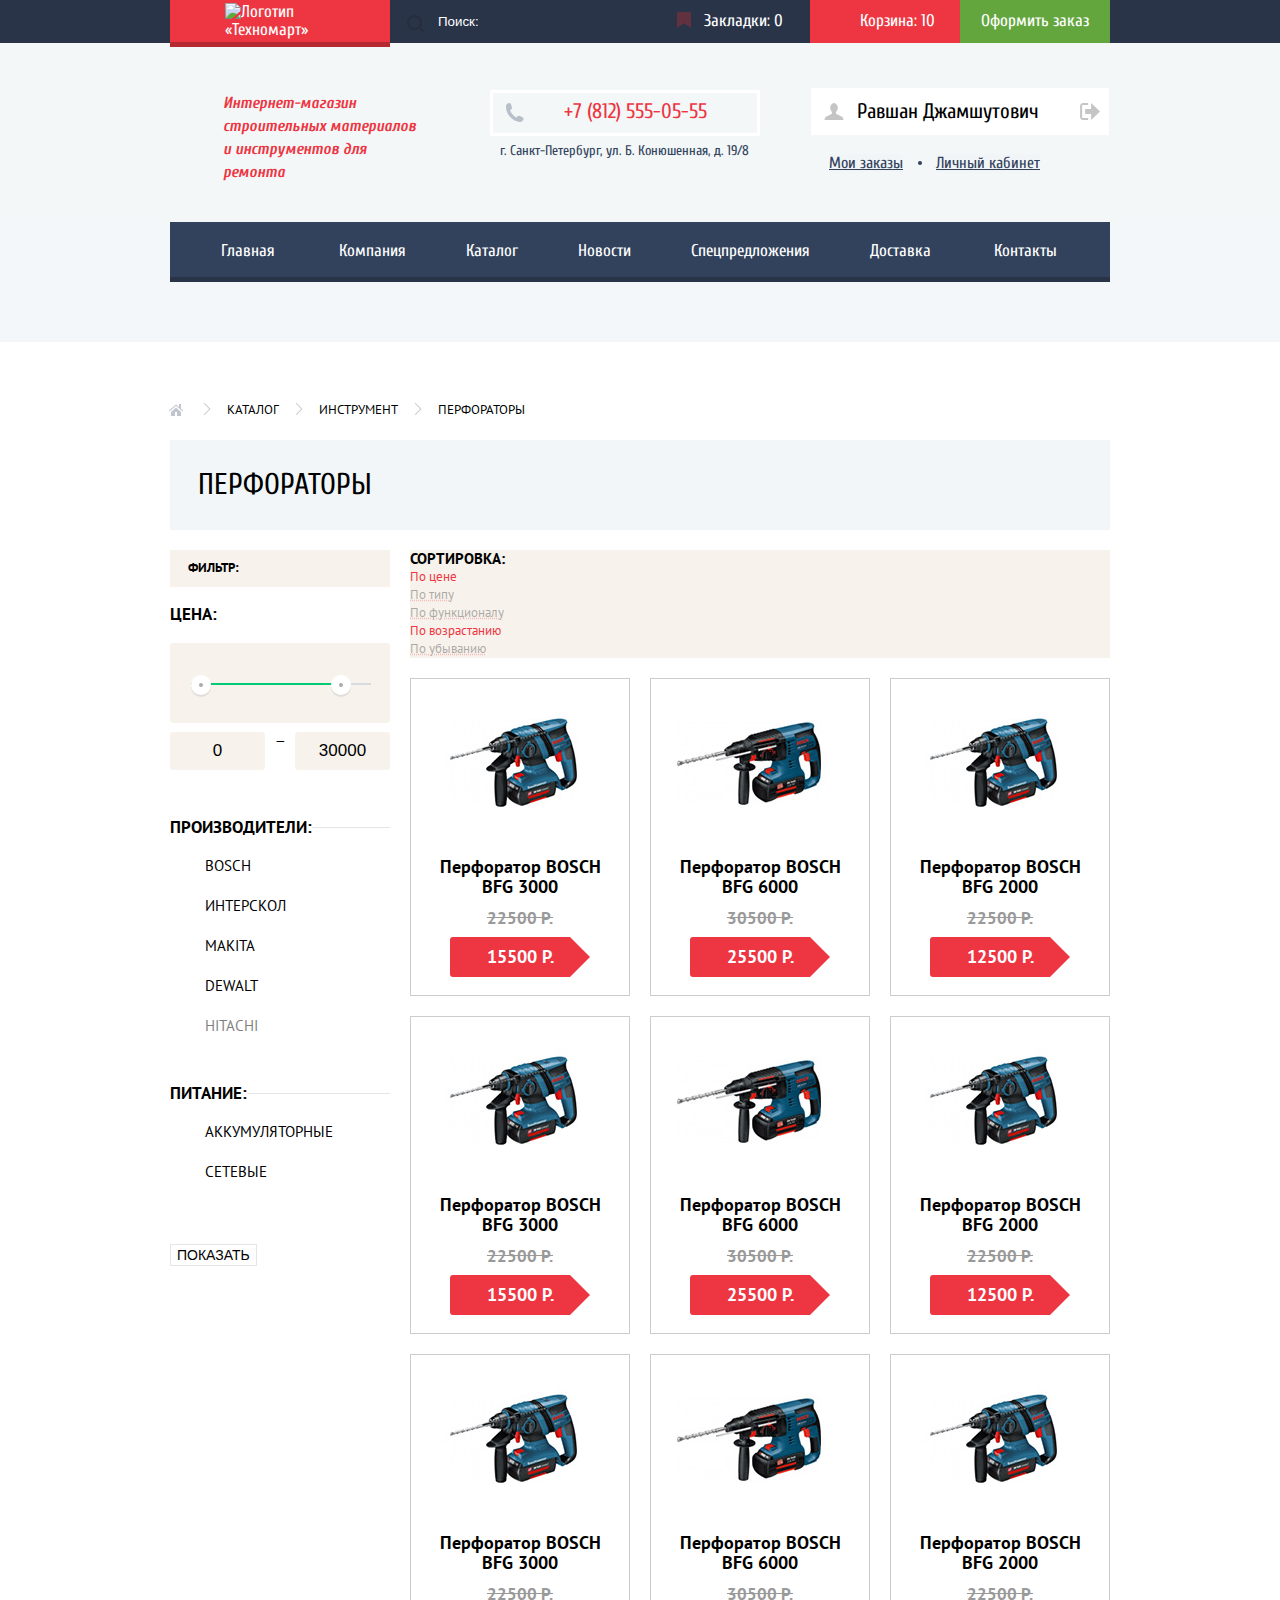
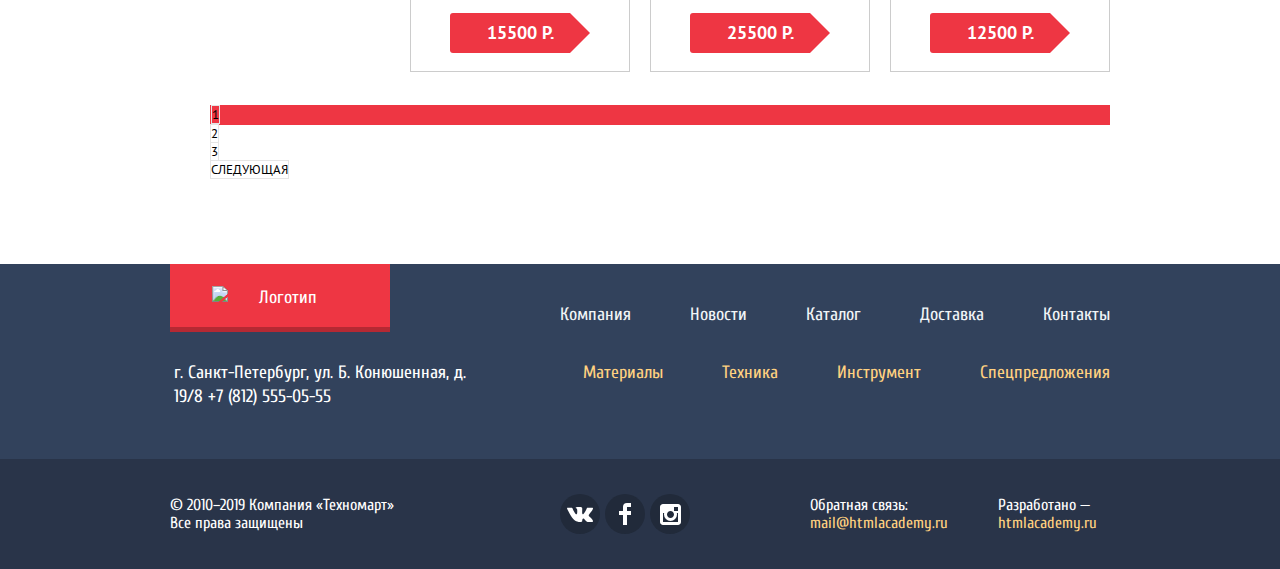
==== catalog.html @ 02ee1479 "Исправления в хедере. Промоблок" ====
<!DOCTYPE html>
<html lang="ru">

<head>
  <meta charset="utf-8">
  <title>HTML Academy: Техномарт</title>
  <link href="https://fonts.googleapis.com/css?family=Cuprum:400,400i,700%7CPT+Sans&display=swap&subset=cyrillic"
    rel="stylesheet">
  <link href="./css/normalize.css" rel="stylesheet">
  <link href="./css/style.css" rel="stylesheet">
</head>

<body class="inner-page">
  <header class="main-header">
    <div class="header-top">
      <div class="header-top-wrapper">
        <a class="header-logo">
          <img src="img/logo-technomart.svg" width="110" height="20" alt="Логотип «Техномарт»">
        </a>
        <form class="main-search" method="get" action="https://echo.htmlacademy.ru">
          <label for="main-search" class="visually-hidden">Поиск</label>
          <input type="search" id="main-search" class="main-search-input" placeholder="Поиск:">
          <button type="submit" class="main-search-button" aria-label="Найти">Найти</button>
        </form>
        <div class="session-menu">
          <div class="bookmarks"><a href="#">Закладки: <span>0</span></a></div>
          <div class="shopping-bag item-added"><a href="#">Корзина: <span>10</span></a></div>
          <div class="order"><a href="#">Оформить заказ</a></div>
        </div>
      </div>
    </div>
    <div class="header-middle">
      <div class="container header-middle-wrapper">
        <h1 class="main-headline">Интернет-магазин
          строительных материалов и&nbsp;инструментов для ремонта </h1>
        <section class="header-contacts">
          <h2 class="visually-hidden">Контакты</h2>
          <p class="contacts-phone"><a href="tel:+78125550555">+7 (812) 555-05-55</a></p>
          <p class="contacts-address">г. Санкт-Петербург, ул. Б. Конюшенная, д. 19/8</p>
        </section>
        <div class="user-navigation-wrapper">
        <ul class="user-navigation">
            <li class="user-profile"><a class="icon-user-profile" href="#">
                <svg class="icon-user" xmlns="http://www.w3.org/2000/svg" width="20" height="18" viewBox="0 0 20 18">
                  <path fill="#c5c5c5"
                    d="M17.881 14.166c-2.144-.735-4.256-1.666-5.207-2.39-.657-.501-.77-1.618-.517-2.415 1.118-.903 1.864-2.477 1.864-4.278C14.021 2.276 12.221 0 10 0S5.979 2.276 5.979 5.083c0 1.801.746 3.374 1.863 4.277.253.798.141 1.915-.517 2.416-.95.724-3.063 1.654-5.207 2.39S0 18 0 18h20s.025-3.099-2.119-3.834z" />
                  </svg>
                Равшан Джамшутович</a>
              </li>
            <li class="logout-link"><a class="logout-link-icon" href="#"><svg xmlns="http://www.w3.org/2000/svg" width="21" height="17" viewBox="0 0 21 17"><g fill="#c5c5c5"><path fill="#c5c5c5" d="M21 8.5L12.125 0v6h-6v5h6v6z"/><path fill="#c5c5c5" d="M3.106 13.952V3.048c.018-.376.171-1.057 1.01-1.057h5.027V0H4.116C1.938 0 1.112 1.81 1.087 3.027v10.946C1.112 15.189 1.938 17 4.116 17h5.027v-1.99H4.116c-.839 0-.992-.683-1.01-1.058z"/></g></svg>

                <span class="visually-hidden">Войти</span></a></li>

          </ul>
          <ul class="user-options">
              <li class="user-orders-link"><a href="#">Мои заказы</a></li>
              <li class="user-account-link"><a href="#">Личный кабинет</a></li>
            </ul>
            </div>
      </div>
    </div>
    <div class="header-bottom container">
      <nav class="main-navigation">
        <ul class="site-navigation">
          <li><a href="index.html">Главная</a></li>
          <li><a href="#">Компания</a></li>
          <li class="current-page">Каталог</li>
          <li><a href="#">Новости</a></li>
          <li><a href="#">Спецпредложения</a></li>
          <li><a href="#">Доставка</a></li>
          <li><a href="#">Контакты</a></li>
        </ul>
      </nav>
    </div>
  </header>
  <main class="main-catalog">
    <div class="container">
      <ul class="breadcrumbs ">
        <li class="icon-home"><a href="index.html"><span class="visually-hidden">На главную</span></a></li>
        <li><a href="catalog.html">Каталог</a></li>
        <li><a href="#">Инструмент</a></li>
        <li class="breadcrumbs-selected"><a>Перфораторы</a></li>
      </ul>
      <h2 class="main-catalog-heading">Перфораторы</h2>
      <div class="catalog-columns">
        <section class="filters">
          <h2>Фильтр:</h2>

          <form class="filter" method="get" action="https://echo.htmlacademy.ru">
            <fieldset>
              <legend>Цена:</legend>
              <div class="filter-price-slider">
                <div class="slider-scale">
                  <div class="slider-scale-fill">
                  </div>
                </div>
              </div>
              <div class="slider-value">
              <div><label><input class="slider-min-value" type="text" name="min-value" placeholder="0"></label></div>
              <span>&mdash;</span>
              <div><label><input class="slider-max-value"  type="text" name="max-value" placeholder="30000"></label></div>
              </div>
            </fieldset>

            <fieldset>
              <legend>Производители:</legend>
              <ul class="filter-list">
                <li class="filter-option">
                  <input class="visually-hidden filter-input filter-input-checkbox" type="checkbox" name="bosh"
                    id="bosh" checked>
                  <label for="bosh">Bosch</label>
                </li>
                <li class="filter-option">
                  <input class="visually-hidden filter-input filter-input-checkbox" type="checkbox" name="interskol"
                    id="interskol">
                  <label for="interskol">Интерскол</label>
                </li>
                <li class="filter-option">
                  <input class="visually-hidden filter-input filter-input-checkbox" type="checkbox" name="makita"
                    id="makita" checked>
                  <label for="makita">Makita</label>
                </li>
                <li class="filter-option">
                  <input class="visually-hidden filter-input filter-input-checkbox" type="checkbox" name="dewalt"
                    id="dewalt">
                  <label for="dewalt">Dewalt</label>
                </li>
                <li class="filter-option">
                  <input class="visually-hidden filter-input filter-input-checkbox" type="checkbox" name="hitachi"
                    id="hitachi" disabled>
                  <label for="hitachi">Hitachi</label>
                </li>
              </ul>
            </fieldset>
            <fieldset>
              <legend>Питание:</legend>
              <ul class="filter-list">
                <li class="filter-option">
                  <input class="visually-hidden filter-input filter-input-radio" type="radio" name="power-supply"
                    value="battery" id="battery" checked>
                  <label for="battery">Аккумуляторные</label>
                </li>
                <li class="filter-option">
                  <input class="visually-hidden filter-input filter-input-radio" type="radio" name="power-supply"
                    value="ac-adapter" id="ac-adapter">
                  <label for="ac-adapter">Сетевые</label>
                </li>
              </ul>
            </fieldset>
            <button type="submit" class="filter-button button">Показать</button>
          </form>
        </section>
        <div class="catalog">
          <div class="sorting">
            <h3>Сортировка:</h3>
            <ul class="sorting-list">
              <li class="sorting-item sorting-item-active"><a href="#">По цене</a></li>
              <li class="sorting-item"><a href="#">По типу</a></li>
              <li class="sorting-item"><a href="#">По функционалу</a></li>
              <li class="sorting-item sorting-item-active"><a href="#">По возрастанию</a></li>
              <li class="sorting-item"><a href="#">По убыванию</a></li>
            </ul>
          </div>
          <ul class="catalog-list">
            <li class="catalog-item">
              <div class="item-adding">
                <a href="#" class="to-cart">Купить</a>
                <a href="#" class="to-bookmarks">В закладки</a>
              </div>
              <div class="catalog-item-image">
                <img src="img/product-1.jpg" width="218" height="170" alt="Перфоратор BOSCH">
              </div>
              <div class="catalog-item-title">Перфоратор BOSCH BFG 3000</div>
              <div class="old-price">22500 р.</div>
              <div class="current-price">15500 р.</div>
            </li>
            <li class="catalog-item">
              <div class="item-adding">
                <a href="#" class="to-cart">Купить</a>
                <a href="#" class="to-bookmarks">В закладки</a>
              </div>
              <div class="catalog-item-image">
                <img src="img/product-2.jpg" width="218" height="170" alt="Перфоратор BOSCH">
              </div>
              <div class="catalog-item-title">Перфоратор BOSCH BFG 6000</div>
              <div class="old-price">30500 р.</div>
              <div class="current-price">25500 р.</div>
            </li>
            <li class="catalog-item">
              <div class="flag flag-new">новинка</div>
              <div class="item-adding">
                <a href="#" class="to-cart">Купить</a>
                <a href="#" class="to-bookmarks">В закладки</a>
              </div>
              <div class="catalog-item-image">
                <img src="img/product-3.jpg" width="218" height="170" alt="Перфоратор BOSCH">
              </div>
              <div class="catalog-item-title">Перфоратор BOSCH BFG 2000</div>
              <div class="old-price">22500 р.</div>
              <div class="current-price">12500 р.</div>
            </li>
            <li class="catalog-item">
              <div class="item-adding">
                <a href="#" class="to-cart">Купить</a>
                <a href="#" class="to-bookmarks">В закладки</a>
              </div>
              <div class="catalog-item-image">
                <img src="img/product-1.jpg" width="218" height="170" alt="Перфоратор BOSCH">
              </div>
              <div class="catalog-item-title">Перфоратор BOSCH BFG 3000</div>
              <div class="old-price">22500 р.</div>
              <div class="current-price">15500 р.</div>
            </li>
            <li class="catalog-item">
              <div class="flag flag-new">новинка</div>
              <div class="item-adding">
                <a href="#" class="to-cart">Купить</a>
                <a href="#" class="to-bookmarks">В закладки</a>
              </div>
              <div class="catalog-item-image">
                <img src="img/product-2.jpg" width="218" height="170" alt="Перфоратор BOSCH">
              </div>
              <div class="catalog-item-title">Перфоратор BOSCH BFG 6000</div>
              <div class="old-price">30500 р.</div>
              <div class="current-price">25500 р.</div>
            </li>
            <li class="catalog-item">
              <div class="item-adding">
                <a href="#" class="to-cart">Купить</a>
                <a href="#" class="to-bookmarks">В закладки</a>
              </div>
              <div class="catalog-item-image">
                <img src="img/product-3.jpg" width="218" height="170" alt="Перфоратор BOSCH">
              </div>
              <div class="catalog-item-title">Перфоратор BOSCH BFG 2000</div>
              <div class="old-price">22500 р.</div>
              <div class="current-price">12500 р.</div>
            </li>
            <li class="catalog-item">
              <div class="flag flag-new">новинка</div>
              <div class="item-adding">
                <a href="#" class="to-cart">Купить</a>
                <a href="#" class="to-bookmarks">В закладки</a>
              </div>
              <div class="catalog-item-image">
                <img src="img/product-1.jpg" width="218" height="170" alt="Перфоратор BOSCH">
              </div>
              <div class="catalog-item-title">Перфоратор BOSCH BFG 3000</div>
              <div class="old-price">22500 р.</div>
              <div class="current-price">15500 р.</div>
            </li>
            <li class="catalog-item">
              <div class="item-adding">
                <a href="#" class="to-cart">Купить</a>
                <a href="#" class="to-bookmarks">В закладки</a>
              </div>
              <div class="catalog-item-image">
                <img src="img/product-2.jpg" width="218" height="170" alt="Перфоратор BOSCH">
              </div>
              <div class="catalog-item-title">Перфоратор BOSCH BFG 6000</div>
              <div class="old-price">30500 р.</div>
              <div class="current-price">25500 р.</div>
            </li>
            <li class="catalog-item">
              <div class="item-adding">
                <a href="#" class="to-cart">Купить</a>
                <a href="#" class="to-bookmarks">В закладки</a>
              </div>
              <div class="catalog-item-image">
                <img src="img/product-3.jpg" width="218" height="170" alt="Перфоратор BOSCH">
              </div>
              <div class="catalog-item-title">Перфоратор BOSCH BFG 2000</div>
              <div class="old-price">22500 р.</div>
              <div class="current-price">12500 р.</div>
            </li>

          </ul>
        </div>
      </div>
      <ul class="pagination">
        <li class="pagination-item pagination-item-current"><a href="#">1</a></li>
        <li class="pagination-item"><a href="#">2</a></li>
        <li class="pagination-item"><a href="#">3</a></li>
        <li class="pagination-item"><a href="#">Следующая</a></li>
      </ul>
      <!-- Здесь будет блок, выделенный красным. -->
    </div>
  </main>
  <footer class="main-footer">
    <div class="container">
      <div class="footer-top">
        <a class="footer-logo">
          <img src="img/logo-technomart.svg" width="137" height="22" alt="Логотип «Техномарт»">
        </a>
        <ul class="footer-navigation-list">
          <li><a href="#">Компания</a></li>
          <li><a href="#">Новости</a></li>
          <li><a href="catalog.html">Каталог</a></li>
          <li><a href="#">Доставка</a></li>
          <li><a href="#">Контакты</a></li>
        </ul>
      </div>
      <div class="footer-middle">
        <address class="footer-contacts">
          г. Санкт-Петербург, ул. Б. Конюшенная, д. 19/8
          +7 (812) 555-05-55
        </address>
        <ul class="catalog-menu">
          <li><a href="#">Материалы</a></li>
          <li><a href="#">Техника</a></li>
          <li><a href="#">Инструмент</a></li>
          <li><a href="#">Спецпредложения</a></li>
        </ul>
      </div>
    </div>
    <div class="footer-bottom">
      <div class="footer-bottom-wrapper">
        <p class="footer-copyright">
          © 2010–2019 Компания «Техномарт»
          Все права защищены
        </p>
        <ul class="footer-social">
          <li><a class="social-button" href="#"><span class="visually-hidden">В контакте</span><svg
                xmlns="http://www.w3.org/2000/svg" width="26" height="15" viewBox="0 0 26 15">
                <path fill="#FFF"
                  d="M16.138 11.51c.956-.309 2.18 2.04 3.483 2.939.978.681 1.727.534 1.727.534l3.473-.05s1.815-.112.957-1.554c-.071-.12-.503-1.069-2.585-3.022-2.177-2.043-1.882-1.712.739-5.244 1.597-2.153 2.236-3.468 2.036-4.028-.192-.539-1.365-.399-1.365-.399L20.69.713c-.381.001-.704.119-.851.515-.003.004-.621 1.666-1.445 3.079-1.741 2.989-2.436 3.148-2.724 2.961-.661-.433-.494-1.737-.494-2.664 0-2.897.432-4.105-.846-4.417-.427-.104-.739-.172-1.828-.182-1.392-.021-2.574 0-3.244.329-.445.223-.786.712-.579.74.26.035.843.16 1.155.586.401.552.389 1.789.389 1.789s.229 3.411-.54 3.834c-.528.29-1.25-.302-2.803-3.016-.793-1.388-1.392-2.922-1.392-2.922s-.116-.285-.326-.441c-.25-.185-.6-.244-.6-.244L.848.684S.29.7.085.946c-.182.218-.015.668-.015.668s2.909 6.881 6.203 10.347c3.02 3.182 6.452 2.971 6.452 2.971h1.555s.469-.054.709-.312c.224-.24.214-.691.214-.691s-.031-2.109.935-2.419z" />
              </svg></a></li>
          <li><a class="social-button" href="#"><span class="visually-hidden">Фейсбук</span><svg
                xmlns="http://www.w3.org/2000/svg" width="12" height="22" viewBox="0 0 12 22">
                <path fill="#FFF" d="M12 4V0H8a4 4 0 0 0-4 4v4H0v4h4v10h4V12h4V8H8V4h4z" /></svg></a></li>
          <li><a class="social-button" href="#"><span class="visually-hidden">Инстаграм</span><svg
                xmlns="http://www.w3.org/2000/svg" width="21" height="21" viewBox="0 0 21 21">
                <path fill="#FFF"
                  d="M18 0H3C1.35 0 0 1.35 0 3v15c0 1.65 1.35 3 3 3h15c1.65 0 3-1.35 3-3V3c0-1.65-1.35-3-3-3zm-7.5 7c1.93 0 3.5 1.57 3.5 3.5S12.43 14 10.5 14 7 12.43 7 10.5 8.57 7 10.5 7zM18 18H3V9h1.181A6.504 6.504 0 0 0 4 10.5a6.5 6.5 0 1 0 13 0 6.45 6.45 0 0 0-.181-1.5H18v9zm0-11h-4V3h4v4z" />
              </svg></a></li>
        </ul>
        <p class="footer-feedback">
          Обратная связь:
          <a href="mailto:mail@htmlacademy.ru">mail@htmlacademy.ru</a>
        </p>
        <p class="studio">Разработано —
          <a href="https://htmlacademy.ru/intensive/htmlcss"><span>htmlacademy.ru</span></a>
        </p>
      </div>
    </div>
  </footer>
  <div class="modal modal-cart">
    <img src="img/icon-mark.svg" width="66" height="66" alt="" class="icon-in-cart">
    <p class="message">
      Товар добавлен в корзину!
    </p>
    <div class="modal-cart-bottom">
      <button class="button button-checkout" type="button">Оформить заказ</button>
      <button class="button button-modal-close">Продолжить покупки</button>
    </div>
    <button class="modal-cart-close" aria-label="Закрыть окно сообщения">Закрыть</button>
  </div>
</body>

</html>
---- css/style.css ----
body {
  margin: 0;
  padding: 0;
  font-family: "Cuprum", Arial, sans-serif;
  font-size: 14px;
  line-height: 18px;
  font-weight: 400;
  color: #000000;
  background-color: #ffffff;
}

.main-catalog {
  font-family: "PT Sans", Arial, sans-serif;
  font-weight: 400;
  font-size: 13px;
  line-height: 18px;
}

a {
  text-decoration: none;
}

.button {
  display: inline-block;
  font-size: 14px;
  line-height: 18px;
  text-align: center;
  color: #ffffff;
  vertical-align: middle;
  text-transform: uppercase;
  background-color: #ee3643;
  border: none;
}

img {
  max-width: 100%;
  height: auto;
}

.container {
  width: 940px;
  margin: 0 auto;
  padding-left: 10px;
  padding-right: 10px;
}

.visually-hidden:not(:focus):not(:active) {
  position: absolute;
  width: 1px;
  height: 1px;
  margin: -1px;
  border: 0;
  padding: 0;
  white-space: nowrap;
  clip-path: inset(100%);
  clip: rect(0 0 0 0);
  overflow: hidden;
}

.main-header {
  display: flex;
  flex-direction: column;
  justify-content: flex-start;
  width: 100%;
  padding-bottom: 65px;
  margin-bottom: 59px;
  background-color: #f3f7f9;
/* outline: 2px solid blue; */
}

.header-top-wrapper {
  display: flex;
  position: relative;
  width: 940px;
  min-height: 42px;
  margin: 0 auto;
  padding-left: 10px;
  padding-right: 10px;
}

.header-logo {
  display: flex;
  width: 220px;
  height: 42px;
  box-shadow: 0 5px #b52933;
  background-color: #ee3643;
}

.header-logo img {
  margin-top: 3px;
  margin-left: auto;
  margin-right: auto;

}

.header-logo:hover,
.header-logo:active {
  background-color: #ca2c37;
}

.header-top,
.session-menu a {
  font-size: 17px;
  line-height: 18px;
  color: #ffffff;
  background-color: #293449;
}

.main-search {
  position: relative;
  align-self: center;
  width: 270px;
}

.main-search-button {
  position: absolute;
  top: 11px;
  left: 17px;
  width: 17px;
  height: 17px;
  border: none;
  outline: none;
  color: transparent;
  background-image: url("../img/icon-search.svg");
  background-repeat: no-repeat;
  background-position: 0 0;
  background-color: transparent;
  background-size: contain;
  opacity: 0.3;
  cursor: pointer;
}

.header-top input {
  -webkit-box-sizing: border-box;
  -moz-box-sizing: border-box;
  box-sizing: border-box;
  width: 100%;
  padding-left: 48px;
  padding-top: 10px;
  padding-bottom: 11px;
  background-color: transparent;
  border: none;
}

.header-top input::placeholder {
  color: #ffffff;
}

.header-top input:focus {
  color: #000000;
  background-color: #ffffff;
}


.main-search-input:hover+.main-search-button,
.main-search-button:hover {
  opacity: 1;
}

.main-search-input:focus+.main-search-button {
  background-image: url("../img/icon-search-red.svg");
  background-repeat: no-repeat;
  background-position: 0 0;
  background-size: contain;
  opacity: 1;
}


.session-menu {
  display: flex;
  flex-wrap: wrap;
  justify-content: flex-end;
  align-items: center;
  width: 450px;
  margin-left: auto;
/* outline: 2px solid red; */
}

.order a {
  display: block;
  width: 110px;
  margin: 0;
  padding-right: 19px;
  padding-left: 21px;
  padding-top: 12px;
  padding-bottom: 13px;
  background-color: #63a63e;
}

.order a:hover {
  background-color: #5fbb2d;
}

.order a:active {
  background-color: #518534;
}

.bookmarks a {
  display: block;
  position: relative;
  width: 106px;
  padding-top: 12px;
  padding-bottom: 13px;
  padding-left: 44px;
}

.bookmarks a::before {
  content: "";
  position: absolute;
  width: 14px;
  height: 16px;
  left: 17px;
  top: 12px;
  background-image: url("../img/icon-bookmark.svg");
  background-repeat: no-repeat;
  background-position: 0 0;
  background-size: contain;
  opacity: 0.3;
}

.shopping-bag a {
  display: block;
  position: relative;
  width: 100px;
  padding-top: 12px;
  padding-bottom: 13px;
  padding-left: 50px;
/* outline: 2px solid red; */
}

.shopping-bag a::before {
  content: "";
  position: absolute;
  width: 15px;
  height: 15px;
  left: 18px;
  top: 12px;
  background-image: url("../img/icon-cart.svg");
  background-repeat: no-repeat;
  background-position: 0 0;
  background-size: contain;
  opacity: 0.3;
}

.bookmarks a:hover,
.shopping-bag a:hover,
.header-top label:hover {
  background-color: #212a3a;
}

.bookmarks a:hover::before,
.shopping-bag a:hover::before {
  opacity: 1;
}

.bookmarks a:active,
.shopping-bag a:active {
  opacity: 0.6;
  background-color: #161d29;
}

.item-added a {
  background-color: #ee3643;
}

.header-middle {
  width: 100%;
  padding-bottom: 38px;
  background-color: #f3f7f8;
}

.header-middle-wrapper {
  display: flex;
  justify-content: flex-start;
}

.main-headline {
  display: block;
  width: 200px;
  margin: 0;
  margin-right: 17px;
  padding-top: 49px;
  padding-left: 53px;
  padding-right: 50px;
  padding-bottom: 0;
  font-size: 16px;
  line-height: 23px;
  font-style: italic;
  text-align: left;
  color: #ee3643;
/* outline: 2px solid orange; */
}

.header-contacts {
  width: 300px;
  margin: 0;
  padding: 0;
  padding-top: 47px;
  margin-right: 19px;
/* outline: 2px solid orange; */
}

.contacts-phone {
  padding: 0;
  margin: 0;
  margin-bottom: 3px;
}

.contacts-phone a,
.contacts-phone a:hover,
.contacts-phone a:active {
  position: relative;
  display: inline-block;
  vertical-align: middle;
  margin: 0;
  padding-top: 8px;
  padding-bottom: 11px;
  padding-left: 71px;
  padding-right: 50px;
  font-size: 21px;
  line-height: 21px;
  color: #ee3643;
/* outline: 2px solid orange; */
  border: 3px solid #ffffff;
}

.contacts-phone a::before {
  content: "";
  position: absolute;
  width: 19px;
  height: 19px;
  top: 10px;
  left: 12px;
  background-image: url("../img/icon-phone.svg");
  background-repeat: no-repeat;
  background-position: 0 0;
  background-size: contain;
}

.contacts-address {
  display: block;
  padding: 0;
  padding-left: 10px;
  margin: 0;
  font-size: 14px;
  line-height: 24px;
  color: #32425c;
/* outline: 2px solid orange; */
}

.user-navigation {
  display: flex;
  justify-content: flex-end;
  width: 300px;
  padding: 0;
  padding-top: 45px;
  margin: 0;
  list-style: none;
}

.login-link,
.registration-link {
  padding: 0;
  margin: 0;
}

.user-navigation a {
  display: inline-block;
  vertical-align: middle;
  padding: 13px 24px;
  margin: 0;
  font-size: 21px;
  line-height: 21px;
  color: #000000;
  background-color: #ffffff;
}


.login-link .login-link-icon {
  position: relative;
  width: 50px;
  padding-left: 47px;
  margin-right: 10px;
}

.login-link svg {
  position: absolute;
  width: 20px;
  height: 17px;
  top: 14px;
  left: 14px;
}

.login-link-icon:hover path {
  fill: #32425c;
}

.inner-page .user-navigation-wrapper {
  display: flex;
  justify-content: flex-start;
  flex-wrap: wrap;
  width: 300px;
  margin: 0;
  padding: 0;
}

.inner-page .icon-user-profile {
  position: relative;
  display: inline-block;
  vertical-align: middle;
  width: 193px;
  padding-top: 13px;
  padding-bottom: 13px;
  padding-left: 46px;
  padding-right: 5px;
  margin: 0;
  font-size: 21px;
  line-height: 21px;
  color: #000000;
  background-color: #ffffff;
}

.icon-user-profile svg {
  position: absolute;
  width: 20px;
  height: 17px;
  top: 15px;
  left: 13px;

}

.login-link-icon:hover path {
  fill: #32425c;
}

.inner-page .logout-link-icon {
  padding-top: 15px;
  padding-right: 9px;
  padding-bottom: 11px;
  padding-left: 24px;
}


.logout-link-icon:hover path,
.icon-user-profile:hover path {
  fill: #32425c;
  background-color: #ffffff;
}

.logout-link-icon:active path,
.icon-user-profile:active path {
  fill: #c5c5c5;
  background-color: #ffffff;
}


.inner-page .icon-user-profile:hover {
  color: #000000;
  background-color: #ffffff;
}

.inner-page .icon-user-profile:active {
  color: rgba(0, 0, 0, 0.3)
}



.user-options {
  margin: 0;
  margin-left: 20px;
  padding: 0;
}

.user-orders-link,
.user-account-link {
  display: inline-block;
  vertical-align: middle;
  text-align: center;
  list-style: none;
  padding: 0;
  margin: 0;
  margin-top: 7px;
}

.user-account-link {
  position: relative;
  margin-left: 29px;
}

.user-account-link::before {
  content: "";
  position: absolute;
  left: -18px;
  top: 7px;
  background-color: #32425c;
  width: 4px;
  height: 4px;
  border-radius: 50%;
}

.user-orders-link a,
.user-account-link a {
  padding: 0;
  margin: 0;
  font-size: 16px;
  line-height: 18px;
  text-decoration: underline;
  color: #32425c;
  background-color: #f1f5f7;
}

.user-orders-link a:hover,
.user-account-link a:hover {
  color: #ee3643;
}

.user-orders-link a:active,
.user-account-link a:active {
  color: #32425c;
  opacity: 0.3;
}

.user-navigation a:hover {
  color: #ee3643;
}

.user-profile-link a:hover {
  color: #000000;
}

.user-profile-link a:hover::before {
  opacity: 1;
}

/* .user-navigation a:active {
  color: #000000;
  opacity: 0.3;
} */

.site-navigation {
  display: flex;
  flex-wrap: wrap;
  justify-content: flex-start;
  width: 940px;
  margin: 0;
  padding: 0;
  list-style: none;
  color: #ffffff;
  background-color: #32425c;
  box-shadow: 0 5px #293449;
}

.site-navigation li {
  min-width: 45px;
  margin: 0;
  padding: 0;
}

.site-navigation li:first-child {
  margin-left: 21px;
  margin-right: 4px;
}

.site-navigation li:last-child {
  margin-right: 23px;
  margin-left: 3px;
}

.site-navigation a,
.site-navigation .current-page {
  display: block;
  margin: 0;
  padding-top: 20px;
  padding-right: 30px;
  padding-left: 30px;
  padding-bottom: 18px;
  font-size: 17px;
  line-height: 17px;
  color: #ffffff;
}

.site-navigation a:hover {
  background-color: #293449;
}

.site-navigation a:active {
  opacity: 0.5;
  background-color: #1d2739;
}

.promo {
  display: flex;
  justify-content: flex-start;
  flex-wrap: wrap;
  font-size: 18px;
  line-height: 24px;
  color: #ffffff;
  padding: 0;
  margin: 0;
}

.products-promo,
.other-promo {
  display: flex;
  justify-content: flex-start;
  list-style: none;
  padding: 0;
  margin: 0;
}

.products-promo h3,
.other-promo h3 {
  padding: 0;
  padding-left: 22px;
  padding-top: 21px;
  margin: 0;
  margin-bottom: 13px;
  font-size: 24px;
  line-height: 30px;
}

.promo-button {
  width: 135px;
  padding-top: 10px;
  padding-bottom: 10px;
  margin-left: 23px;
  border-radius: 2px;
  background-color: rgba(0, 0, 0, 0.1)
}

.products-promo-item .flag,
.other-promo-item .flag {
  position: absolute;
  top: 0;
  right: 0;
  width: 60px;
  height: 60px;
  text-indent: -1000px;
  overflow: hidden;
  z-index: 20;
}

.products-promo-item .flag-new,
.other-promo-item .flag-new {
  background-image: url("../img/new-flag.png");
  background-repeat: no-repeat;
  background-position: 0 0;
}

.products-promo {
  width: 940px;
}


.products-promo-item,
.other-promo-item {
  position: relative;
  width: 300px;
  height: 123px;
  margin-right: 20px;
  margin-bottom: 20px;
}

.products-promo-item:first-child {
  background-color: #ffbf47;
  background-image: url("../img/icon-1.svg");
  background-repeat: no-repeat;
  background-position: 213px 32px;
  background-size: 44px 65px;
}

.products-promo-item:nth-child(2) {
  background-color: #3bbce3;
  background-image: url("../img/icon-2.svg");
  background-repeat: no-repeat;
  background-position: 197px 33px;
  background-size: 75px 61px;
}

.products-promo-item:nth-child(3) {
  background-color: #dc91d8;
  margin-right: 0;
  background-image: url("../img/icon-3.svg");
  background-repeat: no-repeat;
  background-position: 191px 31px;
  background-size: 78px 62px;
}


.slider-promo {
  width: 620px;
  height: 266px;
  margin-right: 20px;
  position: relative;
}

.slider-promo-input {
  display: none;
}
.slider-container {
  width: 1240px;
  height: 266px;
  position: relative;
}

.slider-promo .controls {
  left: 50%;
  margin-left: -15px;
  bottom: 30px;
  position: absolute;
}

.slider-promo label{
  	cursor: pointer;
  display: inline-block;
  position: relative;
	height: 10px;
	width: 10px;
  border-radius: 50%;
  background-color:#ffffff;

}

.slider-promo label:first-child {
  margin-right: 5px;
}

.slider-promo label::after {
  display: none;
  content: "";
  position: absolute;
  top: 2px;
  left: 2px;
  width: 6px;
  height: 6px;
  border-radius: 50%;
  background-color: #ee3643;
}

/* Не переключаются "кружочки" */

.slides {
  position: absolute;
  width: 620px;
  height: 266px;
  float: left;
  background-color: #4e4745;
}

.slides h3 {
  font-size: 36px;
  line-height: 36px;
  text-transform: uppercase;
  padding: 0;
  margin-right: 0px;
  margin-top: 23px;
  margin-left: 24px;
  margin-bottom: 2px;
}

.slides p {
  padding: 0;
  margin: 0;
  margin-left: 24px;
}

.slider-promo .button-slider {
  position: absolute;
  z-index: 100;
  top: 206px;
  left: 25px;
  padding-top: 11px;
  padding-bottom: 9px;
  padding-left: 49px;
  padding-right: 46px;
  border-radius: 2px;
}

.slide-1 {
  background-image: url("../img/bg-promo-slider-1.jpg");
  background-position: 0 0;
  background-repeat: no-repeat;

}

.slide-2 {
  background-image: url("../img/bg-promo-slider-2.jpg");
  background-position: 0 0;
  background-repeat: no-repeat;

}

.slider-promo-buttons .arrow-right,
.slider-promo-buttons .arrow-left {
  position: absolute;
  top: 114px;
}

.arrow-right {
  right: 20px;
}

.arrow-left {
  left: 25px;
}

.other-promo {
  flex-direction: column;
  width: 300px;
}


.other-promo-item:first-child {
  background-color: #8ed78f;
  margin-right: 0;
  background-image: url("../img/icon-4.svg");
  background-repeat: no-repeat;
  background-position: 196px 26px;
  background-size: 59px 72px;
}

.other-promo-item:last-child {
  background-color: #ffc047;
  margin-right: 0;
  margin-bottom: 0;
  background-image: url("../img/icon-5.svg");
  background-repeat: no-repeat;
  background-position: 191px 31px;
  background-size: 78px 63px;
}



.index-columns {
  display: flex;
  justify-content: space-between;
  color: #000000;
  padding-top: 82px;
  background-color: #ffffff;
}

.about-us {
  width: 550px;
  padding: 0;
  margin: 0;
}

.contacts {
  margin: 0;
  padding: 0;
  width: 300px;
}

.about-us h2,
.contacts h2 {
  display: block;
  padding: 0;
  margin: 0;
  margin-bottom: 26px;
  font-size: 30px;
  font-weight: 400;
  line-height: 30px;
  text-transform: uppercase;
}

.about-us p,
.contacts p {
  padding: 0;
  margin: 0;
  margin-bottom: 24px;
  font-family: "PT Sans", Arial, sans-serif;
  font-weight: 400;
  font-size: 13px;
  line-height: 24px;
}

.about-us p:last-of-type {
  width: 390px;
  margin-bottom: 22px;
}

.contacts p {
  width: 185px;
  margin-bottom: 30px;
}

.delivery-companies {
  padding: 0;
  padding-left: 36px;
  margin: 0;
  list-style: none;
  font-size: 18px;
  line-height: 20px;
}

.delivery-companies li {
  position: relative;
  margin-bottom: 20px;
}

.delivery-companies li::before {
  content: "";
  position: absolute;
  top: 10px;
  left: -36px;
  width: 25px;
  height: 2px;
  background-color: #ee3643;
}

.delivery-companies li:last-child {
  margin-bottom: 0;
}

.button-about-us,
.button-feedback {
  padding-top: 10px;
  padding-bottom: 10px;
  margin-top: 37px;
  border-radius: 3px;
}

.button-about-us {
  padding-left: 40px;
  padding-right: 40px;
}

.button-feedback {
  width: 100%;
  text-align: center;
}

.contacts .map {
  width: 300px;
  height: 158px;
  margin: 0;
  padding: 0;
}

.breadcrumbs {
  display: flex;
  justify-content: flex-start;
  flex-wrap: wrap;
  padding: 0;
  margin: 21px 0;
  list-style: none;
}

.breadcrumbs li {
  position: relative;
  margin-right: 40px;
  margin-left: 0;
}

.breadcrumbs li:last-child {
  margin-right: 0;
}

.breadcrumbs li::before {
position: absolute;
content: "";
width: 8px;
height: 12px;
top: 2px;
left: -24px;
background-color: #ffffff;
background-image: url("../img/icon-right-small.svg");
background-position: 0 0;
}

.breadcrumbs li:first-child::before {
  display: none;
}


.breadcrumbs a,
.breadcrumbs a:hover,
.breadcrumbs a:active {
  font-size: 13px;
  line-height: 18px;
  text-transform: uppercase;
  color: #000000;
}

.icon-home a {
  position: relative;
  padding-left: 17px;
}

.icon-home a::before {
  position: absolute;
  content: "";
  top: 3px;
  left: -2px;
  width: 17px;
  height: 17px;
  background-color: #ffffff;
  background-image: url("../img/icon-home.svg");
  background-position: 0 0;
  background-repeat: no-repeat;
}


/* Не понимаю как выстроить хлебные крошки. Чем должен быть "домик"? Я совсем не попадаю в размеры и не понимаю относительно чего должны позиционироваться
"стрелочки" - у "домика" и текста разная высота, задать позиционирование одним правилом не получается поэтому... */

.catalog-columns {
  display: flex;
  justify-content: space-between;
}

.catalog {
  width: 700px;
}

.main-catalog-heading {
  display: block;
  margin: 0;
  margin-bottom: 20px;
  padding: 0;
  padding-top: 30px;
  padding-bottom: 30px;
  padding-left: 28px;
  font-family: "Cuprum", Arial, sans-serif;
  font-weight: 400;
  font-size: 30px;
  line-height: 30px;
  text-transform: uppercase;
  background-color: #f2f6f8;
}

.filters {
  width: 220px;
}
/* Нужно будет добавить отступ справа */

.filters h2 {
  margin: 0;
  margin-bottom: 12px;
  padding: 0;
  padding-top: 9px;
  padding-bottom: 10px;
  padding-left: 18px;
  font-size: 13px;
  line-height: 18px;
  text-transform: uppercase;
  background-color: #f7f3ec;
}

.filter fieldset {
  display: block;
  margin: 0;
  margin-bottom: 42px;
  padding: 0;
  border: none;
  border-top: 1px solid #e5e5e5;
}
/* Как задать эту полоску между фильтрами? border ведет себя стандартно для legend - располагается по центру высоты букв. Нужно сбросить какое-то
умолчание, создать обертку и приделать border к ней или вообще иначе решить эту проблему? */

.filter fieldset:first-child {
  border-top: none;
}

.filter fieldset:nth-child(2) {
  margin-bottom: 22px;
}

.filter fieldset:last-child {
  margin-bottom: 0;
}

.filter legend {
  margin: 0;
  margin-bottom: 14px;
  padding: 0;
  font-size: 17px;
  line-height: 30px;
  font-weight: 700;
  text-transform: uppercase;
/* outline: 2px solid #00ca74; */
}

.filter-list {
  margin: 0;
  padding: 0;
  list-style: none;
  font-size: 15px;
  line-height: 20px;
  text-transform: uppercase;
}

.filter-option {
  margin: 0;
  padding: 0;
  padding-bottom: 20px;
  padding-left: 35px;
}

.filter-price-slider {
  box-sizing: border-box;
  width: 220px;
  height: 80px;
  margin-bottom: 9px;
  background-color: #f7f3ec;
  border: 1px solid #f7f3ec;
  border-radius: 3px;
}

.slider-scale {
  margin: 39px 20px;
  width: 180px;
  height: 2px;
  background-color: #d7dcde;
}

.slider-scale-fill {
  position: relative;
  width: 152px;
  height: 2px;
  background-color: #00ca74;
  cursor: pointer;
}

.slider-scale-fill::before,
.slider-scale-fill::after {
  position: absolute;
  content: "";
  width: 4px;
  height: 4px;
  top: -8px;
  left: 0;
  background-color: #ababab;
  border: 8px solid #ffffff;
  border-radius: 50%;
  box-shadow: 0 2px 1px #e0ddd8;
}

.slider-scale-fill::after {
  left: 140px;
}

.slider-value {
  display: flex;
  justify-content: space-between;
  width: 220px;
  list-style: none;
  margin: 0;
  padding: 0;
}

.slider-value span {
  display: inline-block;
  vertical-align: middle;
}
/* Как выровнять это тире? Сейчас оно выше, чем нужно, и короче. */

.slider-value  input::placeholder {
  font: inherit;
  font-size: 17px;
  line-height: 18px;
  color: #000000;
}

.slider-min-value,
.slider-max-value {
  display: inline-block;
  text-align: center;
  vertical-align: middle;
  margin: 0;
  padding: 0;
  width: 95px;
  height: 38px;
  background-color: #f7f3ec;
  border-radius: 3px;
  border: none;
}

.filter-input:disabled+label {
  color: #000000;
  opacity: 0.5;
}

.filter .button {
  color: #000000;
  background-color: #ffffff;
  border: 1px solid #e5e5e5;
}

.sorting {
  margin-bottom: 20px;
  min-height: 38px;
  background-color: #f7f3ec;
}

.sorting h3 {
  margin: 0;
  padding: 0;
  text-transform: uppercase;
}

.sorting-list {
  margin: 0;
  padding: 0;
  list-style: none;
}

.sorting-list a {
  color: #000000;
  opacity: 0.3;
  text-decoration: underline #ee3643;
  text-decoration-style: dotted;
}

.sorting-list a:hover {
  opacity: 1;
  text-decoration-style: solid;
}

.sorting-item-active a {
  opacity: 1;
  text-decoration: none;
  color: #ee3643;
}

.catalog-list {
  display: flex;
  flex-wrap: wrap;
  justify-content: flex-start;
  margin: 0;
  padding: 0;
  list-style: none;
  font-size: 0;
}

.catalog-item {
  position: relative;
  display: inline-block;
  width: 218px;
  margin-right: 20px;
  margin-bottom: 20px;
  line-height: 20px;
  font-size: 18px;
  font-weight: 700;
  text-align: center;
  border: 1px solid #cccccc;
}

.catalog-item:nth-child(3n) {
  margin-right: 0;
}

.catalog-item .flag {
  position: absolute;
  top: -1px;
  right: -1px;
  width: 60px;
  height: 60px;
  text-indent: -1000px;
  overflow: hidden;
  z-index: 20;
}

.catalog-item .flag-new {
  background-image: url("../img/new-flag.png");
  background-repeat: no-repeat;
  background-position: 0 0;
}

.item-adding {
  display: none;
  position: absolute;
  top: 0;
  left: 0;
  width: 218px;
  height: 88px;
  padding: 42px 0;
  background-color: #ffffff;
  z-index: 10;
}

.catalog-item:hover .item-adding {
  display: block;
}

.item-adding .to-cart,
.item-adding .to-bookmarks {
  display: block;
  width: 129px;
  margin: 0 auto;
  margin-bottom: 7px;
  padding: 8px 0;
  background-color: #63a63e;
  border: 3px solid #63a63e;
  border-bottom-color: #367315;
  border-radius: 3px;
  color: #ffffff;
  font-size: 14px;
  font-weight: 400;
  font-family: "Cuprum", arial,  sans-serif;
  line-height: 18px;
  text-decoration: none;
  text-transform: uppercase;
}

.to-cart {
  position: relative;
}

.to-cart:hover {
  background-color: #5fbb2d;
  border-color: #5fbb2d;
  border-bottom-color: #367315;
}

.to-cart:active {
  background-color: #518534;
  border-color: #518534;
}

.to-cart::before {
  content: "";
  position: absolute;
  width: 15px;
  height: 15px;
  top: 9px;
  left: 11px;
  background-image: url("../img/icon-cart.svg");
  background-repeat: no-repeat;
  background-position: 0 0;
  opacity: 0.3;
}

.to-cart:hover::before,
.to-cart:active::before {
  opacity: 1;
}

.item-adding .to-bookmarks {
  color: #32425c;
  background-color: #ffffff;
  border-color: #63a63e;
}

.to-bookmarks:hover {
  border-color: #32425c;
}

.to-bookmarks:active {
  opacity: 0.3;
}

.catalog-item-image {
  width: 218px;
  height: 168px;
}

.catalog-item-image img {
  max-width: 100%;
}

.catalog-item-title {
  min-height: 40px;
  padding: 0 25px;
  margin-top: 10px;
  margin-bottom: 12px;
}

.old-price {
  min-height: 20px;
  margin-top: 12px;
  margin-bottom: 8px;
  color: #999999;
  text-decoration: line-through;
  text-transform: uppercase;
  font-size: 17px;
  line-height: 18px;
  font-weight: 700;
}

    /* Если задавать размеры шрифта ровно, как в макете, по высоте блок с новой ценой не совпадает с псевдоэлементом "треугльником",
    все перекашивается. Но в демке так, значит, такое расхождение в шрифтах допустимо?
    Еще я не поняла как убирать старую цену так, чтобы не съезжало все вверх.  Оставить пустой div?*/

.current-price {
  position: relative;
  width: 80px;
  margin: 10px auto;
  margin-top: 8px;
  margin-bottom: 18px;
  padding: 10px 30px;
  color: #ffffff;
  background-color: #ee3643;
  border-radius: 3px;
  text-transform: uppercase;
}

.current-price::after {
  content: "";
  position: absolute;
  top: 0;
  right: -20px;
  border: 20px solid #ffffff;
  border-left-color: #ee3643;
}

.catalog-item:hover {
  border-color: transparent;
  box-shadow: 0 10px 25px rgba(41, 52, 73, 0.5);
}

.pagination {
  list-style: none;
}

.pagination a {
  font-size: 13px;
  line-height: 18px;
  text-transform: uppercase;
  color: #000000;
  border: 1px solid #e5e5e5;
}

.pagination a:hover {
  border: 1px solid #bdc6ca;
}

.pagination a:active {
  border: 1px solid #ee3643;
}

.pagination-item-current {
  background-color: #ee3643;
  border: 1px solid #ee3643;
}

.main-footer {
  display: flex;
  flex-direction: column;
  margin: 0;
  margin-top: 85px;
  padding: 0;
  color: #ffffff;
  background-color: #32425c;
}

.footer-top,
.footer-middle {
  width: 940px;
  margin: 0;
  padding: 0;
  font-size: 18px;
  line-height: 24px;
}

.footer-top {
  display: flex;
}

.footer-logo {
  display: flex;
  width: 220px;
  height: 63px;
  text-align: center;
  box-shadow: 0 5px #b52933;
  background-color: #ee3643;
}

.footer-logo img {
  width: 137px;
  height: 22px;
  margin-top: 22px;
  margin-bottom: 19px;
  margin-left: auto;
  margin-right: auto;
}

.footer-navigation-list {
  display: flex;
  justify-content: flex-end;
  flex-wrap: wrap;
  width: 720px;
  margin: 0;
  padding: 0;
  margin-left: 420px;
}

.footer-navigation-list li {
  padding: 0;
  margin: 0;
}

.footer-navigation-list,
.catalog-menu {
  margin: 0;
  padding: 0;
  list-style: none;
}

.footer-navigation-list a {
  display: block;
  margin: 0;
  padding: 0;
  padding-top: 39px;
  padding-left: 59px;
  color: #f1f5f7;
}

.footer-middle {
  display: flex;
  justify-content: space-between;
  margin-bottom: 50px;
}

.footer-contacts {
  margin: 0;
  padding: 0;
  padding-top: 34px;
  padding-left: 4px;
  padding-right: 55px;
  width: 325px;
  font-size: 18px;
  line-height: 24px;
  font-style: normal;
}

.catalog-menu {
  display: flex;
  justify-content: flex-end;
  width: 550px;
  padding-top: 34px;
}

.catalog-menu a {
  display: block;
  min-width: 55px;
  margin: 0;
  padding: 0;
  padding-left: 59px;
  color: #ffd180;
}
/* В курсе говорилось о том, что флекс элементы должны иметь заданную ширину или высоту. Тут разные по ширине пункты,
я задала минимальную по слову "Техника". Надеюсь, правильно */

.footer-navigation-list a:hover,
.catalog-menu a:hover {
  text-decoration: underline;
}

.footer-navigation-list a:active,
.catalog-menu a:active {
  opacity: 0.5;
}

.footer-bottom {
  width: 100%;
  background-color: #293449;
  font-size: 16px;
  line-height: 18px;
}

.footer-bottom-wrapper {
  display: flex;
  width: 940px;
  margin: 0 auto;
}

.footer-copyright {
  width: 240px;
  margin: 0;
  margin-right: 150px;
  padding: 37px 0;
}

.footer-social {
  display: flex;
  justify-content: space-between;
  flex-wrap: wrap;
  width: 130px;
  margin: 0;
  margin-right: 120px;
  padding: 35px 0;
  list-style: none;
}

.footer-social .social-button {
  display: flex;
  width: 40px;
  height: 40px;
  border-radius: 50%;
  text-align: center;
  color: #ffffff;
  background-color: #212a3a;
}

.social-button svg {
  margin: auto;
}

.footer-social a:hover,
.footer-social a:active {
  background-color: #ee3643;
}

.footer-feedback {
  width: 140px;
  margin: 0;
  padding: 37px 0;
}

.studio {
  width: 112px;
  margin: 0;
  margin-left: 20px;
  padding: 37px 0;
  padding-left: 28px;
}
/* Тут текст немного правее в макете. Можно, наверное, задать не text-align: center, а паддингом выровнять. Но нужно ли? */

.footer-feedback a,
.studio span {
  color: #ffd180;
}

.footer-feedback a:hover,
.studio span:hover {
  text-decoration: underline;
}

.footer-feedback a:active,
.studio span:active {
  color: #ee3643;
  text-decoration: none;
}

.modal {
  position: fixed;
  left: 50%;
  top: 50%;
}

.modal-map {
  display: none;
}

.modal-map-container {
  position: relative;
  width: 940px;
  height: 446px;
  padding: 0;
  margin: 0;
  background-color: #ffffff;
  box-shadow: 0 0 16px 8px rgba(47, 42, 43, 0.5);
}

.modal-map-container img {
  display: block;
}

.modal-map-button,
.modal-feedback-close,
.modal-cart-close {
  position: absolute;
  width: 21px;
  height: 21px;
  top: 9px;
  left: 910px;
  border: none;
  outline: none;
  color: transparent;
  background-image: url("../img/icon-close.svg");
  background-repeat: no-repeat;
  background-size: contain;
  background-position: 0 0;
  background-color: transparent;
  cursor: pointer;
}

.modal-map-button {
  top: 9px;
  left: 910px;
}

.modal-cart-close {
  left: 590px;
}

.modal-feedback {
  display: none;
}

.modal-feedback-close {
  top: 17px;
  left: 590px;
}

.feedback-form {
  display: flex;
  flex-direction: column;
  width: 620px;
  padding: 0;
  margin: 0;
  background-color: #ffffff;
  border-top: 7px solid #ff5358;
  box-shadow: 0 20px 40px rgba(47, 42, 43, 0.75);
}

.feedback-form-wrapper {
  display: flex;
  justify-content: space-between;
  flex-wrap: wrap;
  width: 460px;
  margin: 0 auto;
  margin-top: 47px;
  padding: 0;
  list-style: none;
}

.feedback-form-item label {
  display: block;
  padding: 0;
  padding-bottom: 10px;
  margin: 0;
  font-size: 18px;
  line-height: 18px;
}

.feedback-form-item input,
.feedback-form-item input::placeholder,
.feedback-form-item textarea {
  font-family: "PT Sans", Arial, sans-serif;
  font-weight: 400;
  font-size: 13px;
  line-height: 18px;
  color: #a9a9a9;
  background-color: transparent;
}

.feedback-form-item input,
.feedback-form-item textarea {
  -webkit-box-sizing: border-box;
  -moz-box-sizing: border-box;
  box-sizing: border-box;
  width: 220px;
  margin: 0;
  padding: 9px 14px;
  border: 1px solid #dee3e4;
  border-radius: 2px;
}

.feedback-form-item input {
  margin-bottom: 22px;
}

.feedback-form-item textarea {
  width: 460px;
  padding-bottom: 15px;
}
/* Вообще как подгоняют высоту textarea под макет? */

.feedback-bottom {
  display: block;
  width: 620px;
  padding: 37px 0;
  margin: 0;
  margin-top: 35px;
  background-color: #f4f4f4;
}

.button-feedback-submit {
  display: block;
  width: 460px;
  margin: 0 auto;
  padding: 11px 0;
  border-radius: 3px;
}

.modal-cart {
  display: flex;
  display: none;
  flex-direction: column;
  width: 620px;
  padding: 0;
  margin: 0;
  background-color: #ffffff;
  border-top: 7px solid #ff5358;
  box-shadow: 0 20px 40px rgba(47, 42, 43, 0.75);
}

.modal-cart p {
  position: relative;
  padding: 0;
  padding-top: 67px;
  padding-left: 178px;
  padding-bottom: 34px;
  margin: 0;
  font-size: 30px;
  line-height: 30px;
}

.modal-cart .icon-in-cart {
  position: absolute;
  top: 50px;
  left: 78px;
}

.modal-cart-bottom {
  display: block;
  width: 620px;
  padding: 35px 0;
  margin: 0;
  margin-top: 35px;
  background-color: #f4f4f4;
}

.button-checkout {
  padding-top: 12px;
  padding-bottom: 11px;
  padding-left: 61px;
  padding-right: 61px;
  margin-left: 77px;
  margin-right: 18px;
  border-radius: 2px;
}

.button-modal-close {
  padding-top: 11px;
  padding-bottom: 11px;
  padding-left: 43px;
  padding-right: 48px;
  color: #000000;
  background-color: #ffffff;
  border-radius: 2px;
}
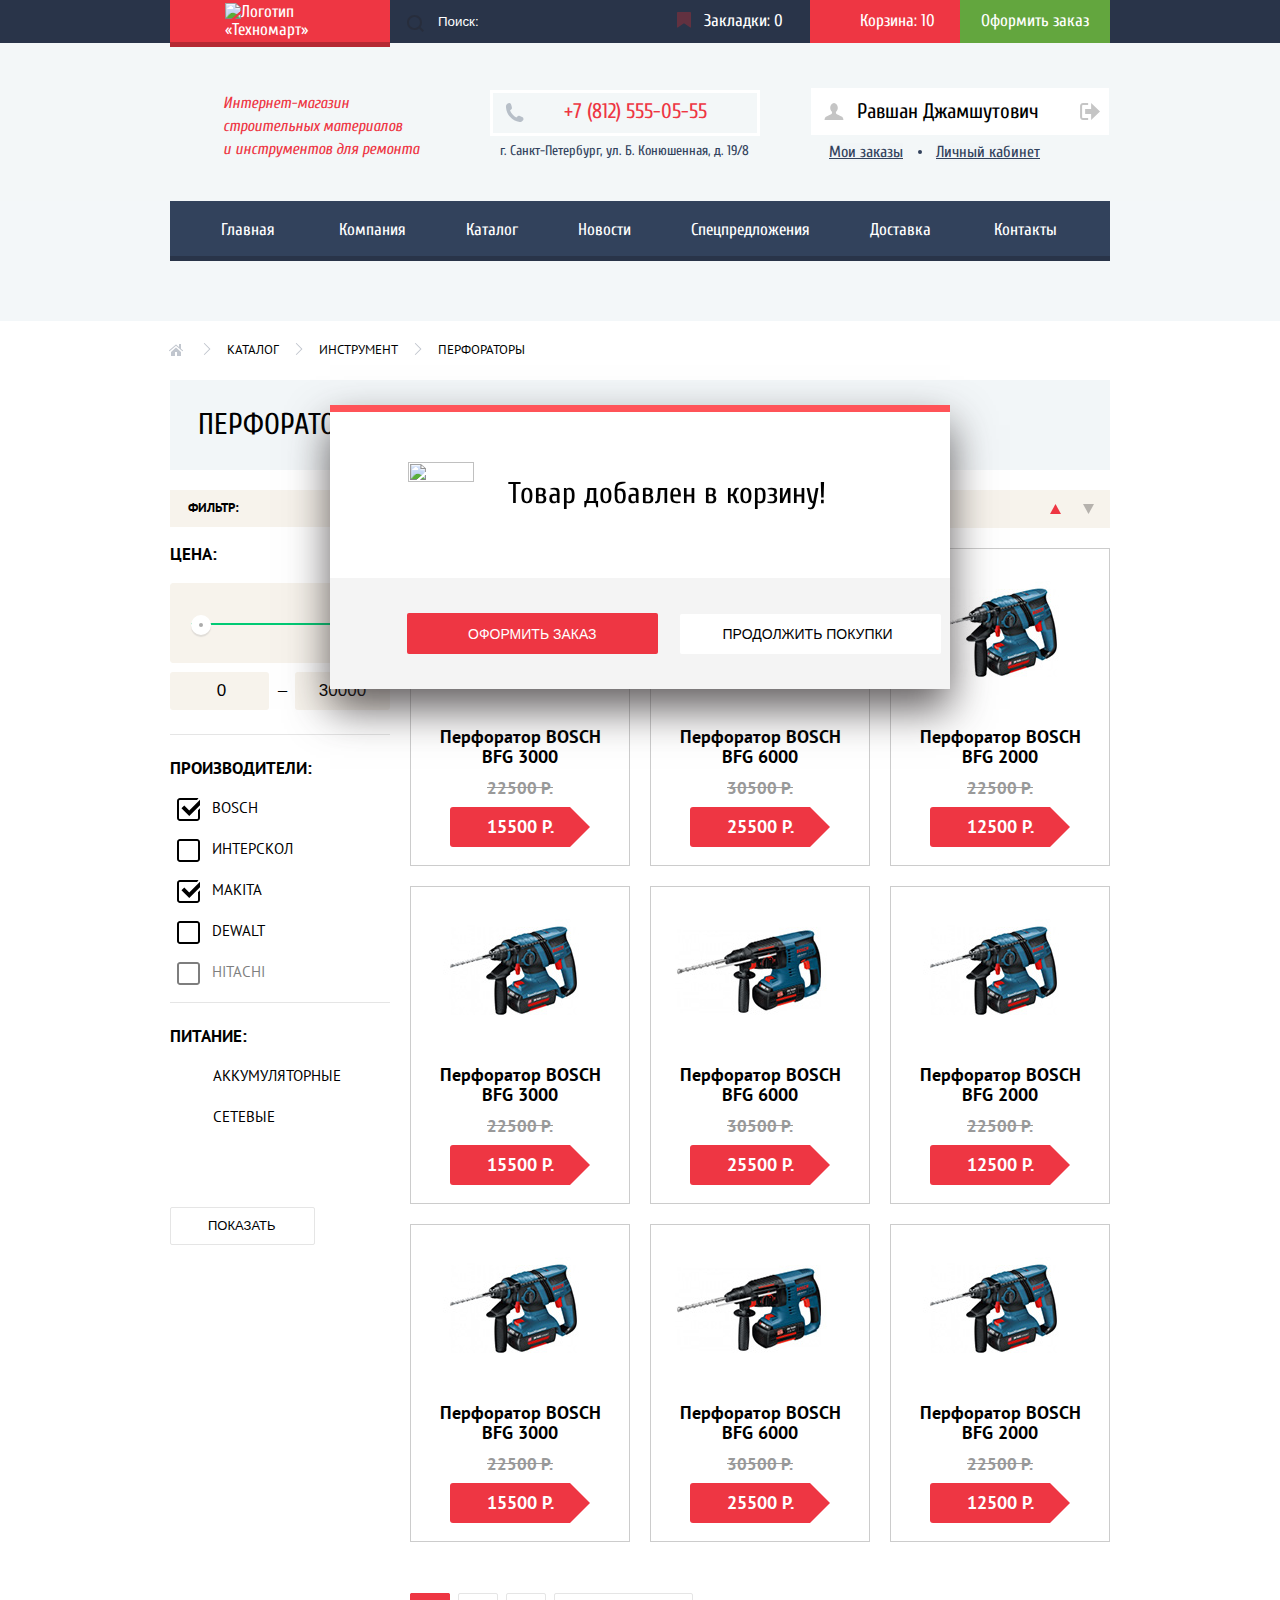
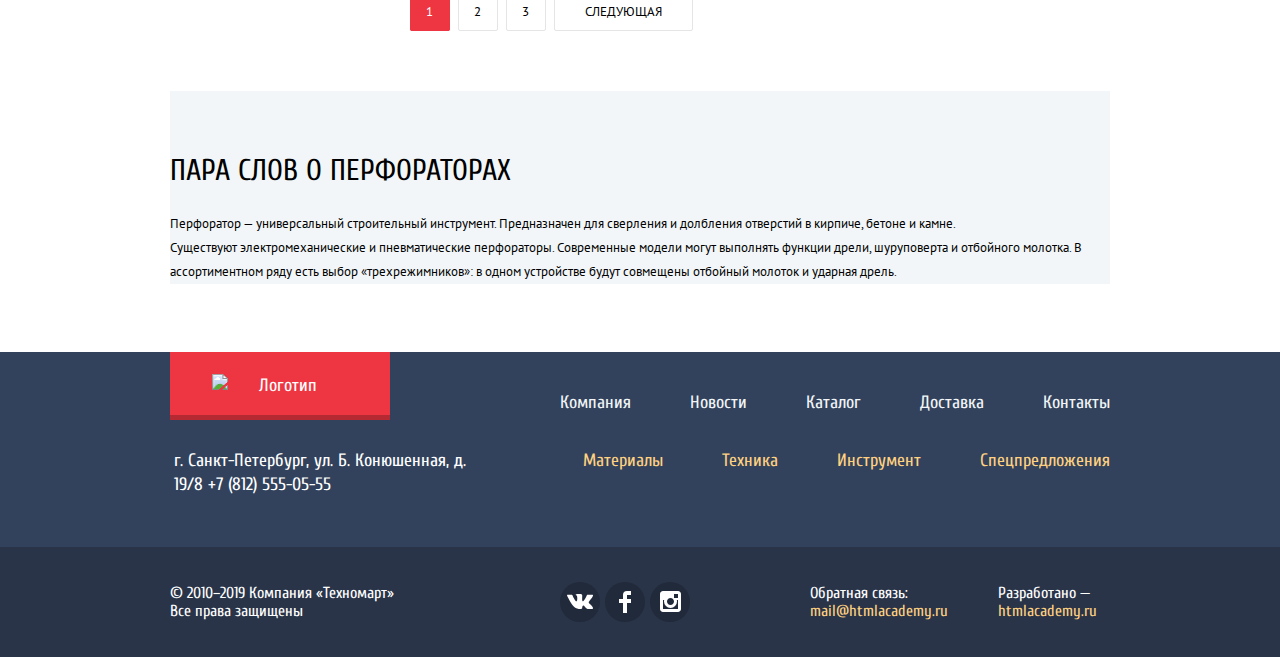
==== commit 2ec16d01: "Стилизация страницы каталога" ====
--- a/catalog.html
+++ b/catalog.html
@@ -39,24 +39,31 @@
           <p class="contacts-address">г. Санкт-Петербург, ул. Б. Конюшенная, д. 19/8</p>
         </section>
         <div class="user-navigation-wrapper">
-        <ul class="user-navigation">
+          <ul class="user-navigation">
             <li class="user-profile"><a class="icon-user-profile" href="#">
                 <svg class="icon-user" xmlns="http://www.w3.org/2000/svg" width="20" height="18" viewBox="0 0 20 18">
                   <path fill="#c5c5c5"
                     d="M17.881 14.166c-2.144-.735-4.256-1.666-5.207-2.39-.657-.501-.77-1.618-.517-2.415 1.118-.903 1.864-2.477 1.864-4.278C14.021 2.276 12.221 0 10 0S5.979 2.276 5.979 5.083c0 1.801.746 3.374 1.863 4.277.253.798.141 1.915-.517 2.416-.95.724-3.063 1.654-5.207 2.39S0 18 0 18h20s.025-3.099-2.119-3.834z" />
-                  </svg>
+                </svg>
                 Равшан Джамшутович</a>
-              </li>
-            <li class="logout-link"><a class="logout-link-icon" href="#"><svg xmlns="http://www.w3.org/2000/svg" width="21" height="17" viewBox="0 0 21 17"><g fill="#c5c5c5"><path fill="#c5c5c5" d="M21 8.5L12.125 0v6h-6v5h6v6z"/><path fill="#c5c5c5" d="M3.106 13.952V3.048c.018-.376.171-1.057 1.01-1.057h5.027V0H4.116C1.938 0 1.112 1.81 1.087 3.027v10.946C1.112 15.189 1.938 17 4.116 17h5.027v-1.99H4.116c-.839 0-.992-.683-1.01-1.058z"/></g></svg>
+            </li>
+            <li class="logout-link"><a class="logout-link-icon" href="#"><svg xmlns="http://www.w3.org/2000/svg"
+                  width="21" height="17" viewBox="0 0 21 17">
+                  <g fill="#c5c5c5">
+                    <path fill="#c5c5c5" d="M21 8.5L12.125 0v6h-6v5h6v6z" />
+                    <path fill="#c5c5c5"
+                      d="M3.106 13.952V3.048c.018-.376.171-1.057 1.01-1.057h5.027V0H4.116C1.938 0 1.112 1.81 1.087 3.027v10.946C1.112 15.189 1.938 17 4.116 17h5.027v-1.99H4.116c-.839 0-.992-.683-1.01-1.058z" />
+                  </g>
+                </svg>
 
                 <span class="visually-hidden">Войти</span></a></li>
 
           </ul>
           <ul class="user-options">
-              <li class="user-orders-link"><a href="#">Мои заказы</a></li>
-              <li class="user-account-link"><a href="#">Личный кабинет</a></li>
-            </ul>
-            </div>
+            <li class="user-orders-link"><a href="#">Мои заказы</a></li>
+            <li class="user-account-link"><a href="#">Личный кабинет</a></li>
+          </ul>
+        </div>
       </div>
     </div>
     <div class="header-bottom container">
@@ -96,9 +103,9 @@
                 </div>
               </div>
               <div class="slider-value">
-              <div><label><input class="slider-min-value" type="text" name="min-value" placeholder="0"></label></div>
-              <span>&mdash;</span>
-              <div><label><input class="slider-max-value"  type="text" name="max-value" placeholder="30000"></label></div>
+<label><input class="slider-min-value" type="text" name="min-value" placeholder="0"></label>
+                <p>&mdash;</p>
+                <label><input class="slider-max-value" type="text" name="max-value" placeholder="30000"></label>
               </div>
             </fieldset>
 
@@ -106,27 +113,27 @@
               <legend>Производители:</legend>
               <ul class="filter-list">
                 <li class="filter-option">
-                  <input class="visually-hidden filter-input filter-input-checkbox" type="checkbox" name="bosh"
+                  <input class="filter-input filter-input-checkbox" type="checkbox" name="bosh"
                     id="bosh" checked>
                   <label for="bosh">Bosch</label>
                 </li>
                 <li class="filter-option">
-                  <input class="visually-hidden filter-input filter-input-checkbox" type="checkbox" name="interskol"
+                  <input class="filter-input filter-input-checkbox" type="checkbox" name="interskol"
                     id="interskol">
                   <label for="interskol">Интерскол</label>
                 </li>
                 <li class="filter-option">
-                  <input class="visually-hidden filter-input filter-input-checkbox" type="checkbox" name="makita"
+                  <input class="filter-input filter-input-checkbox" type="checkbox" name="makita"
                     id="makita" checked>
                   <label for="makita">Makita</label>
                 </li>
                 <li class="filter-option">
-                  <input class="visually-hidden filter-input filter-input-checkbox" type="checkbox" name="dewalt"
+                  <input class="filter-input filter-input-checkbox" type="checkbox" name="dewalt"
                     id="dewalt">
                   <label for="dewalt">Dewalt</label>
                 </li>
                 <li class="filter-option">
-                  <input class="visually-hidden filter-input filter-input-checkbox" type="checkbox" name="hitachi"
+                  <input class="filter-input filter-input-checkbox" type="checkbox" name="hitachi"
                     id="hitachi" disabled>
                   <label for="hitachi">Hitachi</label>
                 </li>
@@ -136,12 +143,12 @@
               <legend>Питание:</legend>
               <ul class="filter-list">
                 <li class="filter-option">
-                  <input class="visually-hidden filter-input filter-input-radio" type="radio" name="power-supply"
+                  <input class="filter-input filter-input-radio" type="radio" name="power-supply"
                     value="battery" id="battery" checked>
                   <label for="battery">Аккумуляторные</label>
                 </li>
                 <li class="filter-option">
-                  <input class="visually-hidden filter-input filter-input-radio" type="radio" name="power-supply"
+                  <input class="filter-input filter-input-radio" type="radio" name="power-supply"
                     value="ac-adapter" id="ac-adapter">
                   <label for="ac-adapter">Сетевые</label>
                 </li>
@@ -157,8 +164,8 @@
               <li class="sorting-item sorting-item-active"><a href="#">По цене</a></li>
               <li class="sorting-item"><a href="#">По типу</a></li>
               <li class="sorting-item"><a href="#">По функционалу</a></li>
-              <li class="sorting-item sorting-item-active"><a href="#">По возрастанию</a></li>
-              <li class="sorting-item"><a href="#">По убыванию</a></li>
+              <li class="sorting-item sorting-item-active sorting-item-up"><a href="#"><span class="visually-hidden">По возрастанию</span><svg xmlns="http://www.w3.org/2000/svg" width="11" height="10" viewBox="0 0 11 10"><path fill="#231F20" d="M5.5 0L0 10h11z"/></svg></a></li>
+              <li class="sorting-item sorting-item-down"><a href="#"><span class="visually-hidden">По убыванию</span><svg xmlns="http://www.w3.org/2000/svg" width="11" height="10" viewBox="0 0 11 10"><path fill="#231F20" d="M5.5 10L0 0h11"/></svg></a></li>
             </ul>
           </div>
           <ul class="catalog-list">
@@ -275,15 +282,24 @@
             </li>
 
           </ul>
+          <ul class="pagination">
+              <li class="pagination-item pagination-item-current"><a href="#">1</a></li>
+              <li class="pagination-item"><a href="#">2</a></li>
+              <li class="pagination-item"><a href="#">3</a></li>
+              <li class="pagination-item pagination-item-next"><a href="#">Следующая</a></li>
+            </ul>
         </div>
       </div>
-      <ul class="pagination">
-        <li class="pagination-item pagination-item-current"><a href="#">1</a></li>
-        <li class="pagination-item"><a href="#">2</a></li>
-        <li class="pagination-item"><a href="#">3</a></li>
-        <li class="pagination-item"><a href="#">Следующая</a></li>
-      </ul>
-      <!-- Здесь будет блок, выделенный красным. -->
+
+      <article class="catalog-description">
+        <h2>Пара слов о перфораторах</h2>
+        <p>Перфоратор — универсальный строительный инструмент. Предназначен для сверления и долбления отверстий в
+          кирпиче, бетоне и камне.</p>
+        <p>Существуют электромеханические и пневматические перфораторы. Современные модели могут выполнять функции
+          дрели, шуруповерта и
+          отбойного молотка. В ассортиментном ряду есть выбор «трехрежимников»: в одном устройстве будут совмещены
+          отбойный молоток и ударная дрель.</p>
+      </article>
     </div>
   </main>
   <footer class="main-footer">
--- a/css/style.css
+++ b/css/style.css
@@ -66,6 +66,10 @@
   margin-bottom: 59px;
   background-color: #f3f7f9;
 /* outline: 2px solid blue; */
+}
+
+.inner-page .main-header {
+  margin-bottom: 0;
 }
 
 .header-top-wrapper {
@@ -286,6 +290,7 @@
   font-size: 16px;
   line-height: 23px;
   font-style: italic;
+  font-weight: 400;
   text-align: left;
   color: #ee3643;
 /* outline: 2px solid orange; */
@@ -691,6 +696,7 @@
   width: 620px;
   height: 266px;
   margin-right: 20px;
+  margin-bottom: 53px;
   position: relative;
 }
 
@@ -829,13 +835,323 @@
   background-size: 78px 63px;
 }
 
+.popular-products,
+.popular-manufacturers {
+  position: relative;
+}
+
+.popular-products h2,
+.popular-manufacturers h2 {
+
+  display: block;
+  padding-top: 30px;
+  padding-bottom: 30px;
+  padding-left: 28px;
+  margin: 0;
+  margin-bottom: 20px;
+  font-size: 30px;
+  font-weight: 400;
+  line-height: 30px;
+  text-transform: uppercase;
+  background-color: #f9f5f0;
+  }
+
+  .popular-products-button,
+  .popular-manufacturers-button {
+    position: absolute;
+    top: 25px;
+    right: 24px;
+    width: 253px;
+    padding-top: 11px;
+    padding-bottom: 10px;
+    border-radius: 2px;
+  }
+
+  .popular-manufacturers {
+    margin-bottom: 65px;
+  }
+
+
+.popular-manufacturers-wrapper {
+  display: flex;
+  flex-wrap: wrap;
+  margin-left: -20px;
+  justify-content: flex-start;
+}
+
+.popular-manufacturers-item {
+  margin-left: 20px;
+  margin-bottom: 20px;
+  width: 218px;
+  height: 143px;
+  border: 1px solid #ebebeb;
+}
+
+.popular-manufacturers-item:hover {
+  box-shadow: 0 10px 25px rgba(41, 52, 73, 0.5);
+}
+
+.popular-manufacturers-item:active {
+  opacity: 0.3;
+  box-shadow: 0 4px 10px rgba(41, 52, 73, 0.5);
+}
+
+.popular-manufacturers-item a {
+  display: block;
+}
+
+.popular-manufacturers-item .manufacturer-1 {
+  width: 126px;
+  height: 37px;
+  padding-top: 52px;
+  padding-left: 45px;
+  padding-bottom: 48px;
+  padding-right: 57px;
+}
+
+.popular-manufacturers-item .manufacturer-2 {
+  width: 123px;
+  height: 40px;
+  padding-top: 49px;
+  padding-left: 46px;
+  padding-bottom: 56px;
+  padding-right: 51px;
+}
+.popular-manufacturers-item .manufacturer-3 {
+  width: 146px;
+   height: 44px;
+  padding-top: 47px;
+  padding-left: 35px;
+  padding-bottom: 54px;
+  padding-right: 39px;
+}
+.popular-manufacturers-item .manufacturer-4 {
+  width: 200px;
+   height: 88px;
+  padding-top: 20px;
+  padding-left: 8px;
+  padding-bottom: 37px;
+  padding-right: 12px;
+}
+.popular-manufacturers-item .manufacturer-5 {
+  width: 169px;
+   height: 31px;
+  padding-top: 57px;
+  padding-left: 27px;
+  padding-bottom: 57px;
+  padding-right: 24px;
+}
+.popular-manufacturers-item .manufacturer-6 {
+  width: 121px;
+   height: 73px;
+  padding-top: 34px;
+  padding-left: 46px;
+  padding-bottom: 38px;
+  padding-right: 53px;
+}
+.popular-manufacturers-item .manufacturer-7 {
+  width: 151px;
+   height: 96px;
+  padding-top: 22px;
+  padding-left: 33px;
+  padding-bottom: 27px;
+  padding-right: 36px;
+}
+.popular-manufacturers-item .manufacturer-8 {
+  width: 204px;
+   height: 69px;
+  padding-top: 33px;
+  padding-left: 8px;
+  padding-bottom: 43px;
+  padding-right: 8px;
+}
+
+.services {
+  background-color: #f4f7f9;
+}
+/* Каким способом лучше сделать, чтобы фон этого блока тянулся, тогда как содержимое оставалось бы отцентрованным? Он сейчас внутри основного
+содержания с классом .container - центровщиком...*/
+
+.services h2 {
+  font-size: 30px;
+  line-height: 30px;
+  font-weight: 400;
+  padding-left: 0;
+  padding-top: 65px;
+  padding-bottom: 25px;
+  padding-right: 0px;
+  margin: 0;
+
+  text-transform: uppercase;
+}
+
+.services-brief {
+  margin: 0;
+  margin-bottom: 38px;
+  padding: 0;
+  padding-right: 540px;
+  font-family: "PT Sans", Arial, sans-serif;
+  font-size: 13px;
+  line-height: 24px;
+}
+
+
+.services-columns {
+  display: flex;
+  justify-content: space-between;
+  /* outline: 2px solid red; */
+}
+
+.services-list {
+  position: relative;
+  width: 240px;
+  list-style: none;
+  padding: 0;
+  padding-top: 32px;
+  margin: 0;
+  font-size: 21px;
+  line-height: 30px;
+  font-weight: 700;
+  /* outline: 2px solid green; */
+}
+
+.services-list::after {
+  content: "";
+  position: absolute;
+  top: 0;
+  right: 0;
+  width: 10px;
+  height: 279px;
+  background-image: url("../img/shadow.png");
+  background-repeat: no-repeat;
+  background-position: 0 0;
+}
+
+.services-item {
+  display: block;
+  box-shadow:
+  inset 0 1px #405069,
+  inset 0 -1px #293449;
+  color: #ffffff;
+  background-color: #32425c;
+  padding-left: 22px;
+  padding-top: 15px;
+  padding-bottom: 17px;
+}
+
+.services-item:hover {
+  background-color: #293449;
+  box-shadow: none;
+}
+
+.services-item:active,
+.services-item.active {
+  color: #32425c;
+  background-color: #ffffff;
+  box-shadow: none;
+}
+
+.services-slider {
+  position: relative;
+  width: 620px;
+  /* outline: 2px solid blue; */
+
+}
+
+.services-slides {
+  position: relative;
+
+  width: 620px;
+  height: 315px;
+}
+
+.services-slide {
+  width: 620px;
+  background-color: #f4f8f9;
+  position: absolute;
+  top: 0;
+  left: 0;
+}
+
+.services-slide h3 {
+  font-size: 36px;
+  line-height: 36px;
+  margin: 0;
+  margin-bottom: 22px;
+  padding: 0;
+  padding-top: 32px;
+  font-weight: 400;
+  color: #32425c;
+  text-transform: uppercase;
+}
+
+.services-description {
+  margin: 0;
+  padding: 0;
+
+
+  color: #32425c;
+  font-size: 13px;
+  line-height: 24px;
+  font-family: "PT Sans", Arial, sans-serif;
+  white-space: pre-line;
+}
+
+.services-slide-1 .services-description {
+  padding-right: 327px;
+  padding-bottom: 130px;
+}
+
+
+
+.services-slide-1 {
+  z-index: 1000;
+  background-image: url("../img/bg-services-slider-1.png");
+  background-repeat: no-repeat;
+  background-position: 150px 57px;
+}
+
+.services-slide-2 .services-description {
+  padding-right: 220px;
+  padding-bottom: 110px;
+}
+
+.services-slide-2 .services-description {
+  padding-right: 220px;
+}
+
+.services-slide-2 {
+  background-image: url("../img/bg-services-slider-2.png");
+  background-repeat: no-repeat;
+  background-position: 238px 35px;
+}
+
+.services-slide-3 .services-description {
+  padding-right: 340px;
+  padding-bottom: 27px;
+}
+
+.services-slide-3 {
+  background-image: url("../img/bg-services-slider-3.png");
+  background-repeat: no-repeat;
+  background-position: 165px 32px;
+}
+
+.button-credit {
+  padding-top: 11px;
+  padding-bottom: 9px;
+  padding-left: 44px;
+  padding-right: 45px;
+  border-radius: 2px;
+  margin-bottom: 112px;
+}
 
 
 .index-columns {
   display: flex;
   justify-content: space-between;
   color: #000000;
-  padding-top: 82px;
+  padding-top: 80px;
   background-color: #ffffff;
 }
 
@@ -942,7 +1258,8 @@
   justify-content: flex-start;
   flex-wrap: wrap;
   padding: 0;
-  margin: 21px 0;
+  margin-top: 20px;
+  margin-bottom: 21px;
   list-style: none;
 }
 
@@ -1047,23 +1364,26 @@
   background-color: #f7f3ec;
 }
 
+
+
+
+
 .filter fieldset {
   display: block;
   margin: 0;
-  margin-bottom: 42px;
-  padding: 0;
+  margin-bottom: 18px;
+  padding: 0;
+  padding-bottom: 24px;
   border: none;
-  border-top: 1px solid #e5e5e5;
-}
-/* Как задать эту полоску между фильтрами? border ведет себя стандартно для legend - располагается по центру высоты букв. Нужно сбросить какое-то
-умолчание, создать обертку и приделать border к ней или вообще иначе решить эту проблему? */
-
-.filter fieldset:first-child {
-  border-top: none;
+  border-bottom: 1px solid #e5e5e5;
+}
+
+.filter fieldset:nth-child(3) {
+  border-bottom: 0;
 }
 
 .filter fieldset:nth-child(2) {
-  margin-bottom: 22px;
+    padding-bottom: 0px;
 }
 
 .filter fieldset:last-child {
@@ -1094,7 +1414,56 @@
   margin: 0;
   padding: 0;
   padding-bottom: 20px;
-  padding-left: 35px;
+  padding-left: 18px;
+}
+
+.filter-input {
+  opacity: 0;
+}
+
+.filter-input + label {
+  position: relative;
+}
+
+.filter-input-checkbox + label::before {
+  content: "";
+  position: absolute;
+  top: 0;
+  left: -35px;
+  background-image: url("../img/checkbox-off.svg");
+  background-repeat: no-repeat;
+  background-position: 0 0;
+  width: 23px;
+  height: 23px;
+}
+
+.filter-input-checkbox:checked + label::before {
+  background-image: url("../img/checkbox-on.svg");
+}
+
+.filter-input-checkbox:focus + label::before {
+  box-shadow: 0px 0px 4px 0px #4D90FE;
+}
+
+.filter-input-radio + label::before {
+  content: "";
+  position: absolute;
+  top: 0;
+  left: -35px;
+  background-image: url("../img/radio-off.svg");
+  background-repeat: no-repeat;
+  background-position: 0 0;
+  width: 25px;
+  height: 25px;
+}
+
+.filter-input-radio:checked + label::before {
+  background-image: url("../img/radio-on.svg");
+}
+
+.filter-input-radio:focus + label::before {
+  box-shadow: 0px 0px 4px 0px #4D90FE;
+  border-radius: 50%;
 }
 
 .filter-price-slider {
@@ -1149,11 +1518,12 @@
   padding: 0;
 }
 
-.slider-value span {
-  display: inline-block;
-  vertical-align: middle;
-}
-/* Как выровнять это тире? Сейчас оно выше, чем нужно, и короче. */
+.slider-value p {
+  font-size: 16px;
+  line-height: 18px;
+  margin-top: 9px;
+  margin-bottom: 10px;
+}
 
 .slider-value  input::placeholder {
   font: inherit;
@@ -1176,18 +1546,35 @@
   border: none;
 }
 
+.slider-min-value {
+  padding-left: 4px;
+}
+
 .filter-input:disabled+label {
   color: #000000;
   opacity: 0.5;
 }
 
-.filter .button {
+.filter-button {
+  margin-top: 18px;
+  padding-top: 9px;
+  padding-bottom: 9px;
+  padding-left: 37px;
+  padding-right: 38px;
+  font-size: 13px;
+  line-height: 18px;
   color: #000000;
   background-color: #ffffff;
   border: 1px solid #e5e5e5;
-}
-
-.sorting {
+  border-radius: 2px;
+}
+
+  .sorting {
+    position: relative;
+    display: flex;
+    flex-wrap: wrap;
+    justify-content: space-between;
+    width: 700px;
   margin-bottom: 20px;
   min-height: 38px;
   background-color: #f7f3ec;
@@ -1195,17 +1582,26 @@
 
 .sorting h3 {
   margin: 0;
-  padding: 0;
+  padding-left: 19px;
+  padding-top: 9px;
+  font-size: 13px;
+  line-height: 18px;
   text-transform: uppercase;
+  width: 84px;
+
 }
 
 .sorting-list {
+  display: flex;
+  width: 460px;
   margin: 0;
   padding: 0;
   list-style: none;
 }
 
 .sorting-list a {
+  font-size: 13px;
+  line-height: 18px;
   color: #000000;
   opacity: 0.3;
   text-decoration: underline #ee3643;
@@ -1213,16 +1609,26 @@
 }
 
 .sorting-list a:hover {
+
   opacity: 1;
   text-decoration-style: solid;
 }
 
+
 .sorting-item-active a {
+
   opacity: 1;
   text-decoration: none;
   color: #ee3643;
 }
 
+/* Не понимаю что не так с размером шрифта в пунктах сортировки: если смотреть код в браузере, он отображается как верный   font-size: 13px;
+  line-height: 18px; однако зрительно в браузере они меньше...*/
+
+.sorting-item-active path {
+  fill: #ee3643;
+}
+
 .catalog-list {
   display: flex;
   flex-wrap: wrap;
@@ -1232,6 +1638,20 @@
   list-style: none;
   font-size: 0;
 }
+
+.sorting-item-up svg {
+  position: absolute;
+  top: 14px;
+  right: 49px;
+}
+
+.sorting-item-down svg {
+  position: absolute;
+  top: 14px;
+  right: 16px;
+}
+
+
 
 .catalog-item {
   position: relative;
@@ -1240,6 +1660,7 @@
   margin-right: 20px;
   margin-bottom: 20px;
   line-height: 20px;
+  font-family: "PT Sans", Arial, sans-serif;
   font-size: 18px;
   font-weight: 700;
   text-align: center;
@@ -1247,6 +1668,14 @@
 }
 
 .catalog-item:nth-child(3n) {
+  margin-right: 0;
+}
+
+.popular-products .catalog-item:nth-child(3n) {
+  margin-right: 20px;
+}
+
+.popular-products .catalog-item:nth-child(4n) {
   margin-right: 0;
 }
 
@@ -1378,9 +1807,6 @@
   font-weight: 700;
 }
 
-    /* Если задавать размеры шрифта ровно, как в макете, по высоте блок с новой ценой не совпадает с псевдоэлементом "треугльником",
-    все перекашивается. Но в демке так, значит, такое расхождение в шрифтах допустимо?
-    Еще я не поняла как убирать старую цену так, чтобы не съезжало все вверх.  Оставить пустой div?*/
 
 .current-price {
   position: relative;
@@ -1410,15 +1836,35 @@
 }
 
 .pagination {
+  padding: 0;
+  padding-top: 27px;
   list-style: none;
+  margin-bottom: 70px;
+}
+
+.pagination-item {
+  display: inline-block;
+  vertical-align: middle;
+  margin-right: 5px;
 }
 
 .pagination a {
+  padding-top: 9px;
+  padding-right: 16px;
+  padding-bottom: 10px;
+  padding-left: 15px;
+
   font-size: 13px;
   line-height: 18px;
   text-transform: uppercase;
   color: #000000;
   border: 1px solid #e5e5e5;
+  border-radius: 2px;
+}
+
+.pagination-item-next a {
+  padding-left: 30px;
+  padding-right: 30px;
 }
 
 .pagination a:hover {
@@ -1429,11 +1875,34 @@
   border: 1px solid #ee3643;
 }
 
-.pagination-item-current {
+.pagination-item-current a{
+  color: #ffffff;
   background-color: #ee3643;
   border: 1px solid #ee3643;
 }
 
+.catalog-description {
+  background-color: #f2f6f8;
+}
+
+.catalog-description h2 {
+  margin: 0;
+  padding: 0;
+  padding-top: 65px;
+  margin-bottom: 26px;
+  font-size: 30px;
+  line-height: 30px;
+  font-family: "Cuprum", Arial, sans-serif;
+  font-weight: 400;
+  text-transform: uppercase;
+}
+
+.catalog-description p {
+  font-size: 13px;
+  line-height: 24px;
+  margin: 0;
+}
+
 .main-footer {
   display: flex;
   flex-direction: column;
@@ -1442,6 +1911,10 @@
   padding: 0;
   color: #ffffff;
   background-color: #32425c;
+}
+
+.inner-page .main-footer {
+  margin-top: 68px;
 }
 
 .footer-top,
@@ -1634,13 +2107,16 @@
 }
 
 .modal {
+  display: none;
   position: fixed;
   left: 50%;
   top: 50%;
 }
 
 .modal-map {
-  display: none;
+  margin-left: -470px;
+  margin-top: -260px;
+  z-index: 1000;
 }
 
 .modal-map-container {
@@ -1686,7 +2162,9 @@
 }
 
 .modal-feedback {
-  display: none;
+  margin-left: -310px;
+  margin-top: -200px;
+  z-index: 1100;
 }
 
 .modal-feedback-close {
@@ -1777,15 +2255,18 @@
 
 .modal-cart {
   display: flex;
-  display: none;
   flex-direction: column;
+  z-index: 700;
+  top: 405px;
   width: 620px;
   padding: 0;
   margin: 0;
+  margin-left: -310px;
   background-color: #ffffff;
   border-top: 7px solid #ff5358;
   box-shadow: 0 20px 40px rgba(47, 42, 43, 0.75);
 }
+
 
 .modal-cart p {
   position: relative;
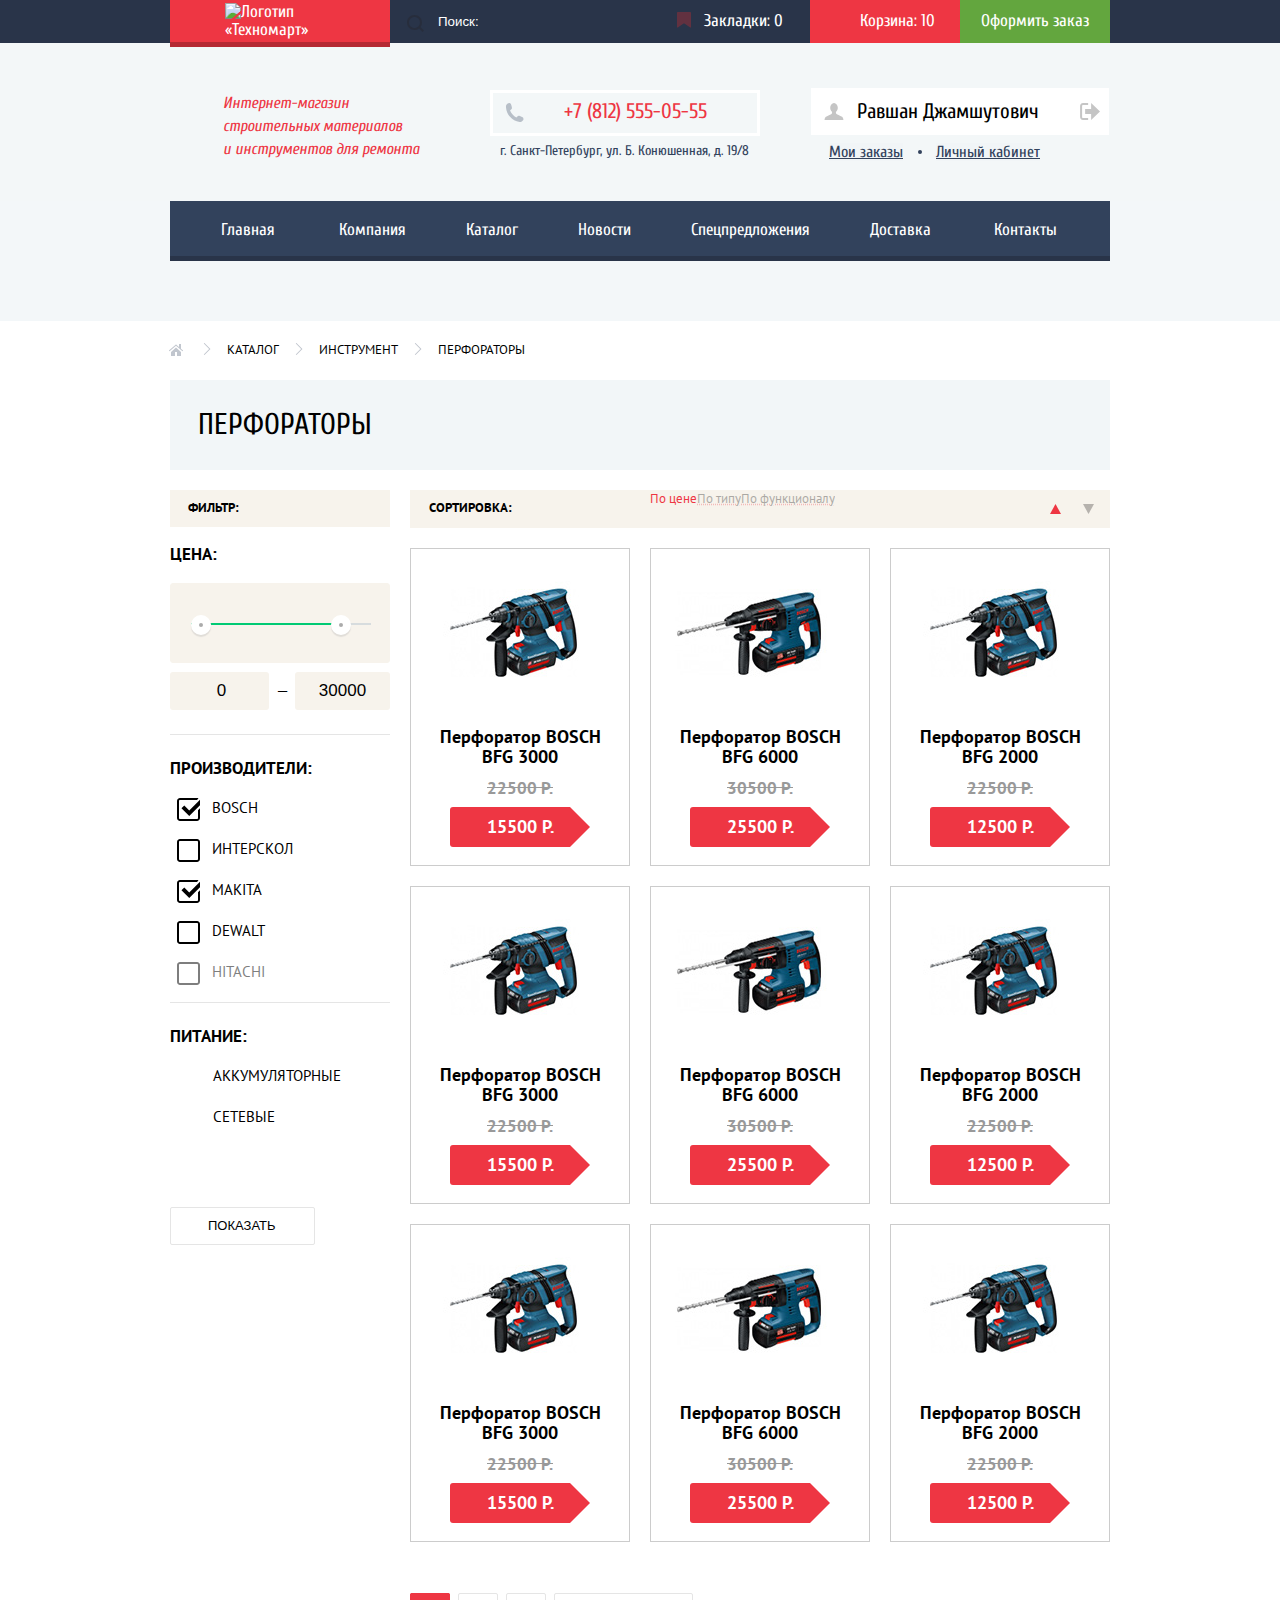
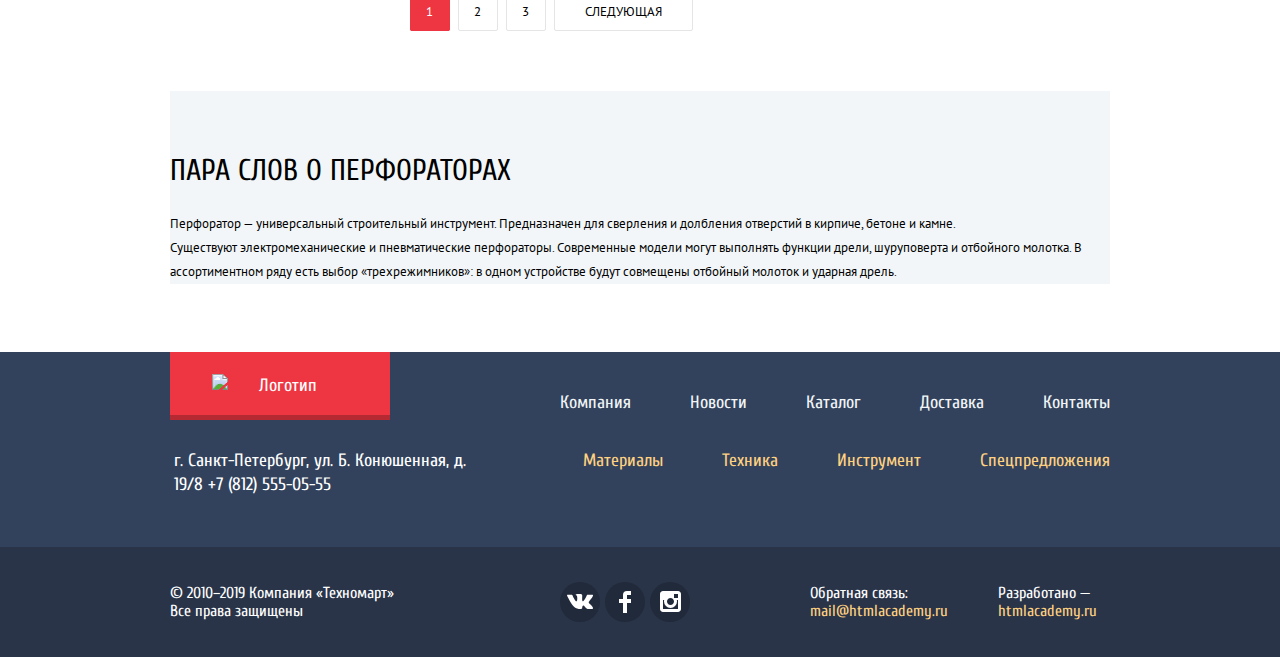
==== commit 67c19ad3: "Проверки, csso" ====
--- a/catalog.html
+++ b/catalog.html
@@ -103,7 +103,7 @@
                 </div>
               </div>
               <div class="slider-value">
-<label><input class="slider-min-value" type="text" name="min-value" placeholder="0"></label>
+                <label><input class="slider-min-value" type="text" name="min-value" placeholder="0"></label>
                 <p>&mdash;</p>
                 <label><input class="slider-max-value" type="text" name="max-value" placeholder="30000"></label>
               </div>
@@ -113,28 +113,24 @@
               <legend>Производители:</legend>
               <ul class="filter-list">
                 <li class="filter-option">
-                  <input class="filter-input filter-input-checkbox" type="checkbox" name="bosh"
-                    id="bosh" checked>
+                  <input class="filter-input filter-input-checkbox" type="checkbox" name="bosh" id="bosh" checked>
                   <label for="bosh">Bosch</label>
                 </li>
                 <li class="filter-option">
-                  <input class="filter-input filter-input-checkbox" type="checkbox" name="interskol"
-                    id="interskol">
+                  <input class="filter-input filter-input-checkbox" type="checkbox" name="interskol" id="interskol">
                   <label for="interskol">Интерскол</label>
                 </li>
                 <li class="filter-option">
-                  <input class="filter-input filter-input-checkbox" type="checkbox" name="makita"
-                    id="makita" checked>
+                  <input class="filter-input filter-input-checkbox" type="checkbox" name="makita" id="makita" checked>
                   <label for="makita">Makita</label>
                 </li>
                 <li class="filter-option">
-                  <input class="filter-input filter-input-checkbox" type="checkbox" name="dewalt"
-                    id="dewalt">
+                  <input class="filter-input filter-input-checkbox" type="checkbox" name="dewalt" id="dewalt">
                   <label for="dewalt">Dewalt</label>
                 </li>
                 <li class="filter-option">
-                  <input class="filter-input filter-input-checkbox" type="checkbox" name="hitachi"
-                    id="hitachi" disabled>
+                  <input class="filter-input filter-input-checkbox" type="checkbox" name="hitachi" id="hitachi"
+                    disabled>
                   <label for="hitachi">Hitachi</label>
                 </li>
               </ul>
@@ -143,13 +139,13 @@
               <legend>Питание:</legend>
               <ul class="filter-list">
                 <li class="filter-option">
-                  <input class="filter-input filter-input-radio" type="radio" name="power-supply"
-                    value="battery" id="battery" checked>
+                  <input class="filter-input filter-input-radio" type="radio" name="power-supply" value="battery"
+                    id="battery" checked>
                   <label for="battery">Аккумуляторные</label>
                 </li>
                 <li class="filter-option">
-                  <input class="filter-input filter-input-radio" type="radio" name="power-supply"
-                    value="ac-adapter" id="ac-adapter">
+                  <input class="filter-input filter-input-radio" type="radio" name="power-supply" value="ac-adapter"
+                    id="ac-adapter">
                   <label for="ac-adapter">Сетевые</label>
                 </li>
               </ul>
@@ -164,8 +160,13 @@
               <li class="sorting-item sorting-item-active"><a href="#">По цене</a></li>
               <li class="sorting-item"><a href="#">По типу</a></li>
               <li class="sorting-item"><a href="#">По функционалу</a></li>
-              <li class="sorting-item sorting-item-active sorting-item-up"><a href="#"><span class="visually-hidden">По возрастанию</span><svg xmlns="http://www.w3.org/2000/svg" width="11" height="10" viewBox="0 0 11 10"><path fill="#231F20" d="M5.5 0L0 10h11z"/></svg></a></li>
-              <li class="sorting-item sorting-item-down"><a href="#"><span class="visually-hidden">По убыванию</span><svg xmlns="http://www.w3.org/2000/svg" width="11" height="10" viewBox="0 0 11 10"><path fill="#231F20" d="M5.5 10L0 0h11"/></svg></a></li>
+              <li class="sorting-item sorting-item-active sorting-item-up"><a href="#"><span class="visually-hidden">По
+                    возрастанию</span><svg xmlns="http://www.w3.org/2000/svg" width="11" height="10"
+                    viewBox="0 0 11 10">
+                    <path fill="#231F20" d="M5.5 0L0 10h11z" /></svg></a></li>
+              <li class="sorting-item sorting-item-down"><a href="#"><span class="visually-hidden">По
+                    убыванию</span><svg xmlns="http://www.w3.org/2000/svg" width="11" height="10" viewBox="0 0 11 10">
+                    <path fill="#231F20" d="M5.5 10L0 0h11" /></svg></a></li>
             </ul>
           </div>
           <ul class="catalog-list">
@@ -283,11 +284,11 @@
 
           </ul>
           <ul class="pagination">
-              <li class="pagination-item pagination-item-current"><a href="#">1</a></li>
-              <li class="pagination-item"><a href="#">2</a></li>
-              <li class="pagination-item"><a href="#">3</a></li>
-              <li class="pagination-item pagination-item-next"><a href="#">Следующая</a></li>
-            </ul>
+            <li class="pagination-item pagination-item-current"><a href="#">1</a></li>
+            <li class="pagination-item"><a href="#">2</a></li>
+            <li class="pagination-item"><a href="#">3</a></li>
+            <li class="pagination-item pagination-item-next"><a href="#">Следующая</a></li>
+          </ul>
         </div>
       </div>
 
--- a/css/style.css
+++ b/css/style.css
@@ -65,7 +65,6 @@
   padding-bottom: 65px;
   margin-bottom: 59px;
   background-color: #f3f7f9;
-/* outline: 2px solid blue; */
 }
 
 .inner-page .main-header {
@@ -94,7 +93,6 @@
   margin-top: 3px;
   margin-left: auto;
   margin-right: auto;
-
 }
 
 .header-logo:hover,
@@ -155,7 +153,6 @@
   background-color: #ffffff;
 }
 
-
 .main-search-input:hover+.main-search-button,
 .main-search-button:hover {
   opacity: 1;
@@ -169,7 +166,6 @@
   opacity: 1;
 }
 
-
 .session-menu {
   display: flex;
   flex-wrap: wrap;
@@ -177,7 +173,6 @@
   align-items: center;
   width: 450px;
   margin-left: auto;
-/* outline: 2px solid red; */
 }
 
 .order a {
@@ -229,7 +224,6 @@
   padding-top: 12px;
   padding-bottom: 13px;
   padding-left: 50px;
-/* outline: 2px solid red; */
 }
 
 .shopping-bag a::before {
@@ -293,7 +287,6 @@
   font-weight: 400;
   text-align: left;
   color: #ee3643;
-/* outline: 2px solid orange; */
 }
 
 .header-contacts {
@@ -302,7 +295,6 @@
   padding: 0;
   padding-top: 47px;
   margin-right: 19px;
-/* outline: 2px solid orange; */
 }
 
 .contacts-phone {
@@ -325,7 +317,6 @@
   font-size: 21px;
   line-height: 21px;
   color: #ee3643;
-/* outline: 2px solid orange; */
   border: 3px solid #ffffff;
 }
 
@@ -350,7 +341,6 @@
   font-size: 14px;
   line-height: 24px;
   color: #32425c;
-/* outline: 2px solid orange; */
 }
 
 .user-navigation {
@@ -379,7 +369,6 @@
   color: #000000;
   background-color: #ffffff;
 }
-
 
 .login-link .login-link-icon {
   position: relative;
@@ -431,7 +420,6 @@
   height: 17px;
   top: 15px;
   left: 13px;
-
 }
 
 .login-link-icon:hover path {
@@ -445,7 +433,6 @@
   padding-left: 24px;
 }
 
-
 .logout-link-icon:hover path,
 .icon-user-profile:hover path {
   fill: #32425c;
@@ -458,7 +445,6 @@
   background-color: #ffffff;
 }
 
-
 .inner-page .icon-user-profile:hover {
   color: #000000;
   background-color: #ffffff;
@@ -467,8 +453,6 @@
 .inner-page .icon-user-profile:active {
   color: rgba(0, 0, 0, 0.3)
 }
-
-
 
 .user-options {
   margin: 0;
@@ -536,11 +520,6 @@
 .user-profile-link a:hover::before {
   opacity: 1;
 }
-
-/* .user-navigation a:active {
-  color: #000000;
-  opacity: 0.3;
-} */
 
 .site-navigation {
   display: flex;
@@ -630,7 +609,16 @@
   padding-bottom: 10px;
   margin-left: 23px;
   border-radius: 2px;
-  background-color: rgba(0, 0, 0, 0.1)
+  background-color: rgba(0, 0, 0, 0.1);
+  cursor: pointer;
+}
+
+.promo-button:hover {
+  background-color: rgba(0, 0, 0, 0.2);
+}
+
+.promo-button:active {
+  background-color: rgba(0, 0, 0, 0.3);
 }
 
 .products-promo-item .flag,
@@ -656,7 +644,6 @@
   width: 940px;
 }
 
-
 .products-promo-item,
 .other-promo-item {
   position: relative;
@@ -691,7 +678,6 @@
   background-size: 78px 62px;
 }
 
-
 .slider-promo {
   width: 620px;
   height: 266px;
@@ -703,6 +689,7 @@
 .slider-promo-input {
   display: none;
 }
+
 .slider-container {
   width: 1240px;
   height: 266px;
@@ -716,15 +703,15 @@
   position: absolute;
 }
 
-.slider-promo label{
-  	cursor: pointer;
+.slider-promo label::before {
+  content: "";
+  cursor: pointer;
   display: inline-block;
   position: relative;
-	height: 10px;
-	width: 10px;
+  height: 10px;
+  width: 10px;
   border-radius: 50%;
-  background-color:#ffffff;
-
+  background-color: #ffffff;
 }
 
 .slider-promo label:first-child {
@@ -743,7 +730,7 @@
   background-color: #ee3643;
 }
 
-/* Не переключаются "кружочки" */
+/* Не переключаются "кружочки". Вообще не уверена, что правильно продумала слайды.*/
 
 .slides {
   position: absolute;
@@ -786,14 +773,12 @@
   background-image: url("../img/bg-promo-slider-1.jpg");
   background-position: 0 0;
   background-repeat: no-repeat;
-
 }
 
 .slide-2 {
   background-image: url("../img/bg-promo-slider-2.jpg");
   background-position: 0 0;
   background-repeat: no-repeat;
-
 }
 
 .slider-promo-buttons .arrow-right,
@@ -814,7 +799,6 @@
   flex-direction: column;
   width: 300px;
 }
-
 
 .other-promo-item:first-child {
   background-color: #8ed78f;
@@ -842,7 +826,6 @@
 
 .popular-products h2,
 .popular-manufacturers h2 {
-
   display: block;
   padding-top: 30px;
   padding-bottom: 30px;
@@ -854,23 +837,22 @@
   line-height: 30px;
   text-transform: uppercase;
   background-color: #f9f5f0;
-  }
-
-  .popular-products-button,
-  .popular-manufacturers-button {
-    position: absolute;
-    top: 25px;
-    right: 24px;
-    width: 253px;
-    padding-top: 11px;
-    padding-bottom: 10px;
-    border-radius: 2px;
-  }
-
-  .popular-manufacturers {
-    margin-bottom: 65px;
-  }
-
+}
+
+.popular-products-button,
+.popular-manufacturers-button {
+  position: absolute;
+  top: 25px;
+  right: 24px;
+  width: 253px;
+  padding-top: 11px;
+  padding-bottom: 10px;
+  border-radius: 2px;
+}
+
+.popular-manufacturers {
+  margin-bottom: 65px;
+}
 
 .popular-manufacturers-wrapper {
   display: flex;
@@ -917,49 +899,55 @@
   padding-bottom: 56px;
   padding-right: 51px;
 }
+
 .popular-manufacturers-item .manufacturer-3 {
   width: 146px;
-   height: 44px;
+  height: 44px;
   padding-top: 47px;
   padding-left: 35px;
   padding-bottom: 54px;
   padding-right: 39px;
 }
+
 .popular-manufacturers-item .manufacturer-4 {
   width: 200px;
-   height: 88px;
+  height: 88px;
   padding-top: 20px;
   padding-left: 8px;
   padding-bottom: 37px;
   padding-right: 12px;
 }
+
 .popular-manufacturers-item .manufacturer-5 {
   width: 169px;
-   height: 31px;
+  height: 31px;
   padding-top: 57px;
   padding-left: 27px;
   padding-bottom: 57px;
   padding-right: 24px;
 }
+
 .popular-manufacturers-item .manufacturer-6 {
   width: 121px;
-   height: 73px;
+  height: 73px;
   padding-top: 34px;
   padding-left: 46px;
   padding-bottom: 38px;
   padding-right: 53px;
 }
+
 .popular-manufacturers-item .manufacturer-7 {
   width: 151px;
-   height: 96px;
+  height: 96px;
   padding-top: 22px;
   padding-left: 33px;
   padding-bottom: 27px;
   padding-right: 36px;
 }
+
 .popular-manufacturers-item .manufacturer-8 {
   width: 204px;
-   height: 69px;
+  height: 69px;
   padding-top: 33px;
   padding-left: 8px;
   padding-bottom: 43px;
@@ -969,8 +957,10 @@
 .services {
   background-color: #f4f7f9;
 }
+
 /* Каким способом лучше сделать, чтобы фон этого блока тянулся, тогда как содержимое оставалось бы отцентрованным? Он сейчас внутри основного
-содержания с классом .container - центровщиком...*/
+содержания с классом .container - центровщиком. То же самое в каталоге, с блоком "Пара слов о перфораторах" - нужно переназначать класс
+.contaner с body отдельно на каждый блок и добавлять тянущимся дополнительные обертки? Или есть способ проще?*/
 
 .services h2 {
   font-size: 30px;
@@ -981,7 +971,6 @@
   padding-bottom: 25px;
   padding-right: 0px;
   margin: 0;
-
   text-transform: uppercase;
 }
 
@@ -995,11 +984,9 @@
   line-height: 24px;
 }
 
-
 .services-columns {
   display: flex;
   justify-content: space-between;
-  /* outline: 2px solid red; */
 }
 
 .services-list {
@@ -1012,7 +999,6 @@
   font-size: 21px;
   line-height: 30px;
   font-weight: 700;
-  /* outline: 2px solid green; */
 }
 
 .services-list::after {
@@ -1029,9 +1015,8 @@
 
 .services-item {
   display: block;
-  box-shadow:
-  inset 0 1px #405069,
-  inset 0 -1px #293449;
+  box-shadow: inset 0 1px #405069,
+    inset 0 -1px #293449;
   color: #ffffff;
   background-color: #32425c;
   padding-left: 22px;
@@ -1054,13 +1039,10 @@
 .services-slider {
   position: relative;
   width: 620px;
-  /* outline: 2px solid blue; */
-
 }
 
 .services-slides {
   position: relative;
-
   width: 620px;
   height: 315px;
 }
@@ -1088,8 +1070,6 @@
 .services-description {
   margin: 0;
   padding: 0;
-
-
   color: #32425c;
   font-size: 13px;
   line-height: 24px;
@@ -1101,8 +1081,6 @@
   padding-right: 327px;
   padding-bottom: 130px;
 }
-
-
 
 .services-slide-1 {
   z-index: 1000;
@@ -1146,7 +1124,6 @@
   margin-bottom: 112px;
 }
 
-
 .index-columns {
   display: flex;
   justify-content: space-between;
@@ -1274,21 +1251,20 @@
 }
 
 .breadcrumbs li::before {
-position: absolute;
-content: "";
-width: 8px;
-height: 12px;
-top: 2px;
-left: -24px;
-background-color: #ffffff;
-background-image: url("../img/icon-right-small.svg");
-background-position: 0 0;
+  position: absolute;
+  content: "";
+  width: 8px;
+  height: 12px;
+  top: 2px;
+  left: -24px;
+  background-color: #ffffff;
+  background-image: url("../img/icon-right-small.svg");
+  background-position: 0 0;
 }
 
 .breadcrumbs li:first-child::before {
   display: none;
 }
-
 
 .breadcrumbs a,
 .breadcrumbs a:hover,
@@ -1317,10 +1293,6 @@
   background-repeat: no-repeat;
 }
 
-
-/* Не понимаю как выстроить хлебные крошки. Чем должен быть "домик"? Я совсем не попадаю в размеры и не понимаю относительно чего должны позиционироваться
-"стрелочки" - у "домика" и текста разная высота, задать позиционирование одним правилом не получается поэтому... */
-
 .catalog-columns {
   display: flex;
   justify-content: space-between;
@@ -1349,7 +1321,6 @@
 .filters {
   width: 220px;
 }
-/* Нужно будет добавить отступ справа */
 
 .filters h2 {
   margin: 0;
@@ -1364,10 +1335,6 @@
   background-color: #f7f3ec;
 }
 
-
-
-
-
 .filter fieldset {
   display: block;
   margin: 0;
@@ -1383,7 +1350,7 @@
 }
 
 .filter fieldset:nth-child(2) {
-    padding-bottom: 0px;
+  padding-bottom: 0px;
 }
 
 .filter fieldset:last-child {
@@ -1398,7 +1365,6 @@
   line-height: 30px;
   font-weight: 700;
   text-transform: uppercase;
-/* outline: 2px solid #00ca74; */
 }
 
 .filter-list {
@@ -1421,11 +1387,11 @@
   opacity: 0;
 }
 
-.filter-input + label {
-  position: relative;
-}
-
-.filter-input-checkbox + label::before {
+.filter-input+label {
+  position: relative;
+}
+
+.filter-input-checkbox+label::before {
   content: "";
   position: absolute;
   top: 0;
@@ -1437,15 +1403,15 @@
   height: 23px;
 }
 
-.filter-input-checkbox:checked + label::before {
+.filter-input-checkbox:checked+label::before {
   background-image: url("../img/checkbox-on.svg");
 }
 
-.filter-input-checkbox:focus + label::before {
+.filter-input-checkbox:focus+label::before {
   box-shadow: 0px 0px 4px 0px #4D90FE;
 }
 
-.filter-input-radio + label::before {
+.filter-input-radio+label::before {
   content: "";
   position: absolute;
   top: 0;
@@ -1457,11 +1423,11 @@
   height: 25px;
 }
 
-.filter-input-radio:checked + label::before {
+.filter-input-radio:checked+label::before {
   background-image: url("../img/radio-on.svg");
 }
 
-.filter-input-radio:focus + label::before {
+.filter-input-radio:focus+label::before {
   box-shadow: 0px 0px 4px 0px #4D90FE;
   border-radius: 50%;
 }
@@ -1525,7 +1491,7 @@
   margin-bottom: 10px;
 }
 
-.slider-value  input::placeholder {
+.slider-value input::placeholder {
   font: inherit;
   font-size: 17px;
   line-height: 18px;
@@ -1569,12 +1535,12 @@
   border-radius: 2px;
 }
 
-  .sorting {
-    position: relative;
-    display: flex;
-    flex-wrap: wrap;
-    justify-content: space-between;
-    width: 700px;
+.sorting {
+  position: relative;
+  display: flex;
+  flex-wrap: wrap;
+  justify-content: space-between;
+  width: 700px;
   margin-bottom: 20px;
   min-height: 38px;
   background-color: #f7f3ec;
@@ -1588,7 +1554,6 @@
   line-height: 18px;
   text-transform: uppercase;
   width: 84px;
-
 }
 
 .sorting-list {
@@ -1609,21 +1574,18 @@
 }
 
 .sorting-list a:hover {
-
   opacity: 1;
   text-decoration-style: solid;
 }
 
-
 .sorting-item-active a {
-
   opacity: 1;
   text-decoration: none;
   color: #ee3643;
 }
 
 /* Не понимаю что не так с размером шрифта в пунктах сортировки: если смотреть код в браузере, он отображается как верный   font-size: 13px;
-  line-height: 18px; однако зрительно в браузере они меньше...*/
+line-height: 18px; однако зрительно в браузере они меньше...*/
 
 .sorting-item-active path {
   fill: #ee3643;
@@ -1650,8 +1612,6 @@
   top: 14px;
   right: 16px;
 }
-
-
 
 .catalog-item {
   position: relative;
@@ -1726,7 +1686,7 @@
   color: #ffffff;
   font-size: 14px;
   font-weight: 400;
-  font-family: "Cuprum", arial,  sans-serif;
+  font-family: "Cuprum", arial, sans-serif;
   line-height: 18px;
   text-decoration: none;
   text-transform: uppercase;
@@ -1807,7 +1767,6 @@
   font-weight: 700;
 }
 
-
 .current-price {
   position: relative;
   width: 80px;
@@ -1853,7 +1812,6 @@
   padding-right: 16px;
   padding-bottom: 10px;
   padding-left: 15px;
-
   font-size: 13px;
   line-height: 18px;
   text-transform: uppercase;
@@ -1875,7 +1833,7 @@
   border: 1px solid #ee3643;
 }
 
-.pagination-item-current a{
+.pagination-item-current a {
   color: #ffffff;
   background-color: #ee3643;
   border: 1px solid #ee3643;
@@ -2012,8 +1970,6 @@
   padding-left: 59px;
   color: #ffd180;
 }
-/* В курсе говорилось о том, что флекс элементы должны иметь заданную ширину или высоту. Тут разные по ширине пункты,
-я задала минимальную по слову "Техника". Надеюсь, правильно */
 
 .footer-navigation-list a:hover,
 .catalog-menu a:hover {
@@ -2088,7 +2044,6 @@
   padding: 37px 0;
   padding-left: 28px;
 }
-/* Тут текст немного правее в макете. Можно, наверное, задать не text-align: center, а паддингом выровнять. Но нужно ли? */
 
 .footer-feedback a,
 .studio span {
@@ -2234,7 +2189,6 @@
   width: 460px;
   padding-bottom: 15px;
 }
-/* Вообще как подгоняют высоту textarea под макет? */
 
 .feedback-bottom {
   display: block;
@@ -2267,6 +2221,9 @@
   box-shadow: 0 20px 40px rgba(47, 42, 43, 0.75);
 }
 
+.modal-cart {
+  display: none;
+}
 
 .modal-cart p {
   position: relative;
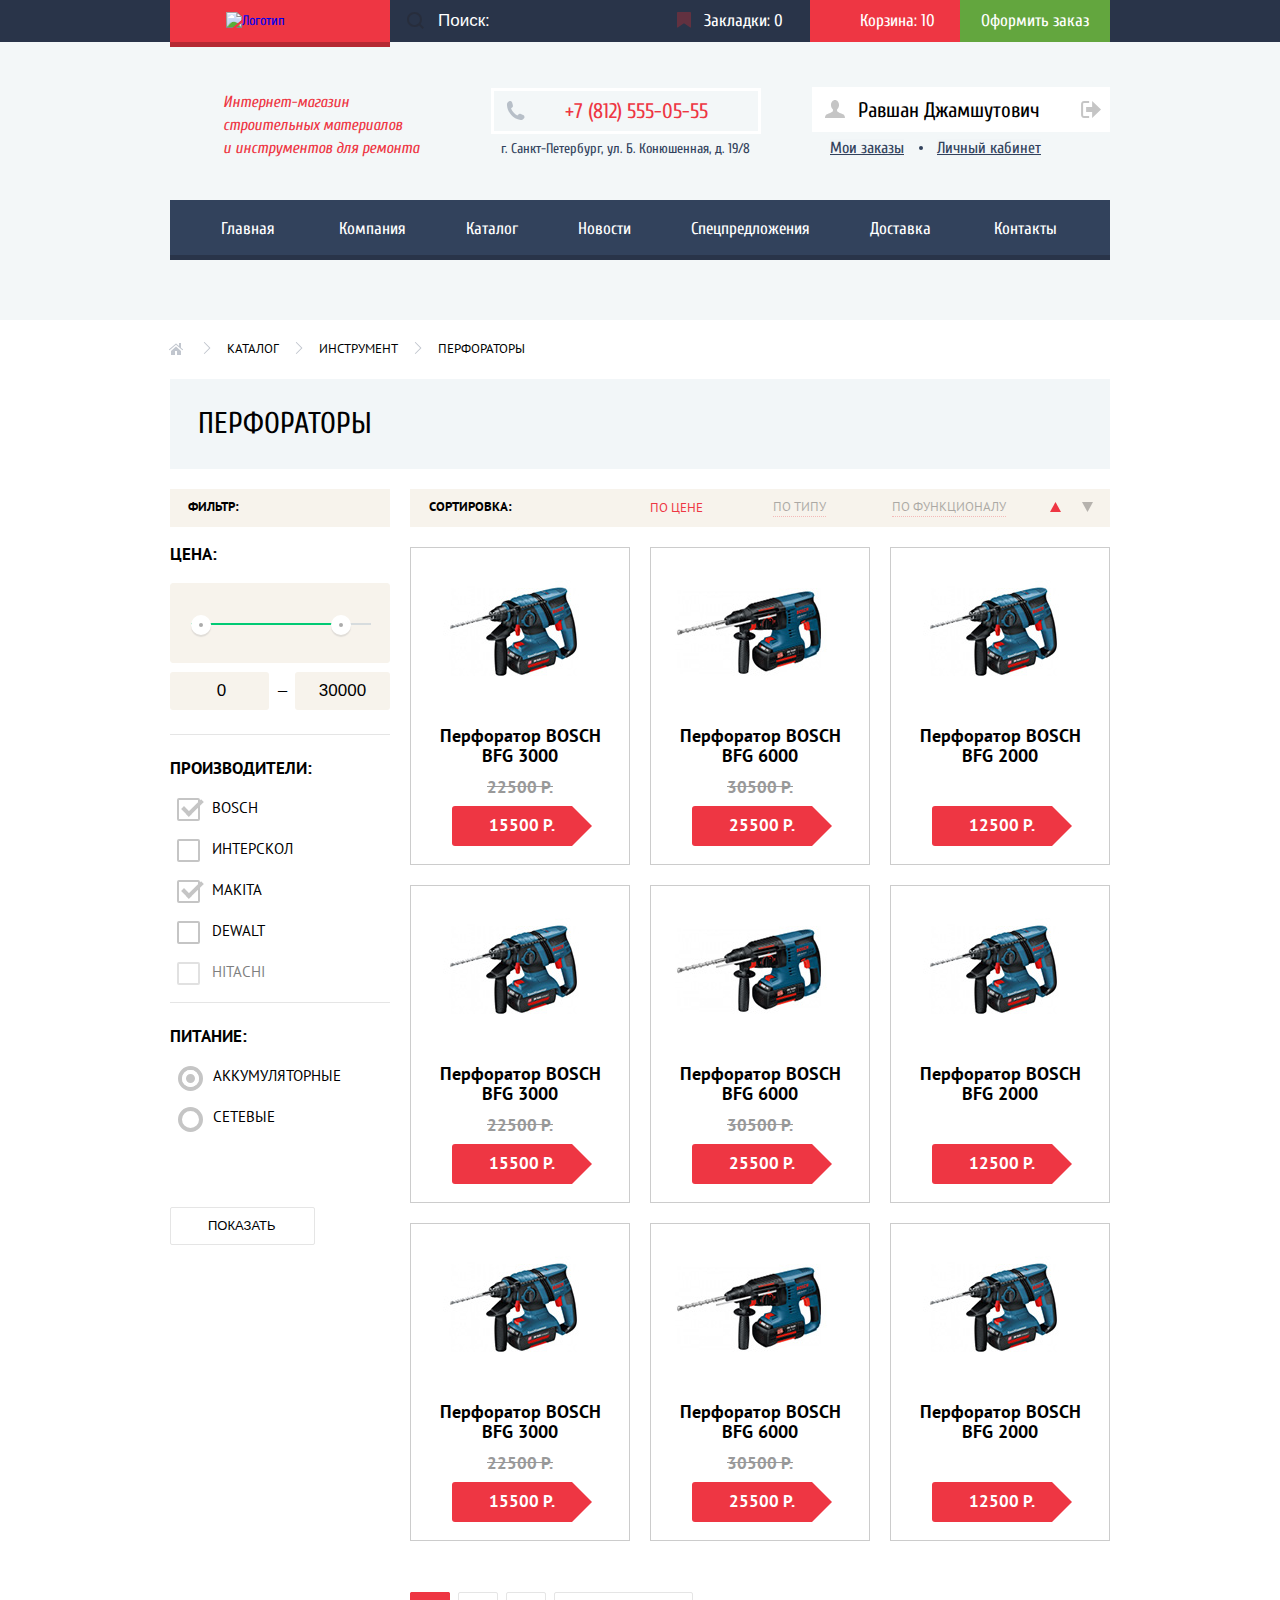
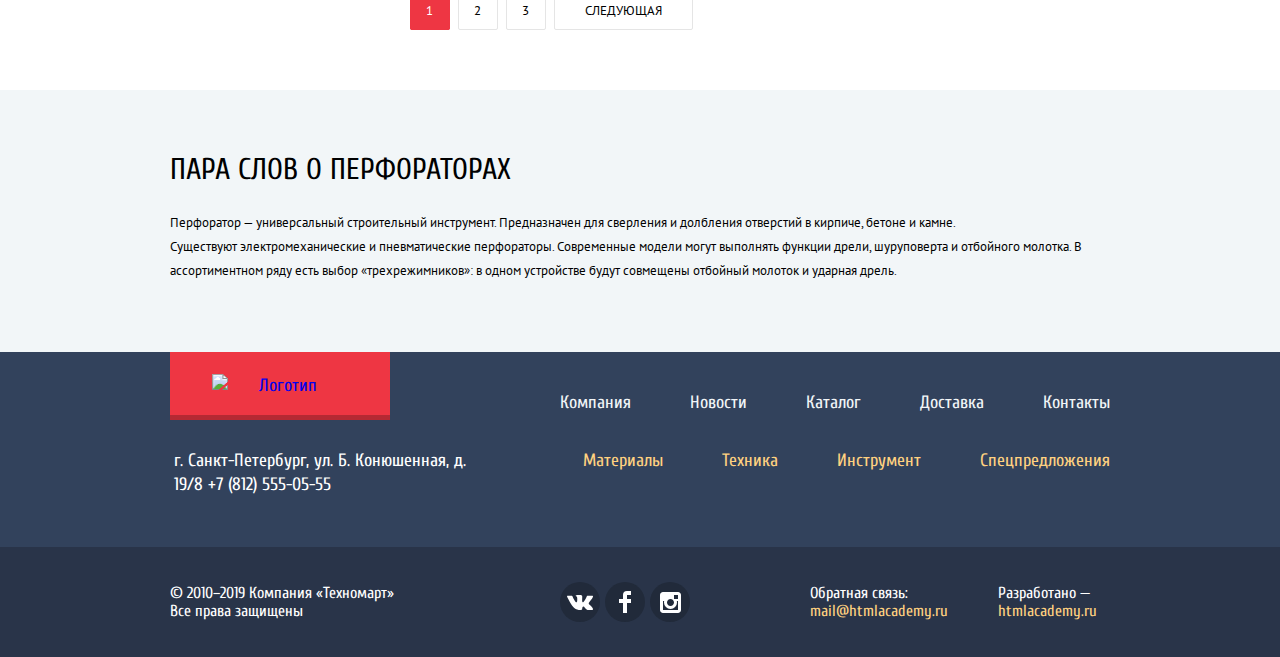
==== commit 8d2b1ee3: "Исправлен скрипт" ====
--- a/catalog.html
+++ b/catalog.html
@@ -13,19 +13,18 @@
 <body class="inner-page">
   <header class="main-header">
     <div class="header-top">
-      <div class="header-top-wrapper">
-        <a class="header-logo">
-          <img src="img/logo-technomart.svg" width="110" height="20" alt="Логотип «Техномарт»">
+      <div class="header-top-wrapper container">
+        <a class="header-logo" href="index.html">
+          <img src="img/logo-technomart.svg" width="109" height="19" alt="Логотип «Техномарт»">
         </a>
         <form class="main-search" method="get" action="https://echo.htmlacademy.ru">
-          <label for="main-search" class="visually-hidden">Поиск</label>
-          <input type="search" id="main-search" class="main-search-input" placeholder="Поиск:">
+          <input type="search" id="main-search" class="main-search-input" aria-label="Поиск" placeholder="Поиск:">
           <button type="submit" class="main-search-button" aria-label="Найти">Найти</button>
         </form>
         <div class="session-menu">
-          <div class="bookmarks"><a href="#">Закладки: <span>0</span></a></div>
-          <div class="shopping-bag item-added"><a href="#">Корзина: <span>10</span></a></div>
-          <div class="order"><a href="#">Оформить заказ</a></div>
+          <a class="bookmarks" href="#">Закладки: <span>0</span></a>
+          <a class="shopping-bag item-added" href="#">Корзина: <span>10</span></a>
+          <a class="order" href="#">Оформить заказ</a>
         </div>
       </div>
     </div>
@@ -65,9 +64,7 @@
           </ul>
         </div>
       </div>
-    </div>
-    <div class="header-bottom container">
-      <nav class="main-navigation">
+      <nav class="main-navigation container">
         <ul class="site-navigation">
           <li><a href="index.html">Главная</a></li>
           <li><a href="#">Компания</a></li>
@@ -79,6 +76,7 @@
         </ul>
       </nav>
     </div>
+
   </header>
   <main class="main-catalog">
     <div class="container">
@@ -160,11 +158,12 @@
               <li class="sorting-item sorting-item-active"><a href="#">По цене</a></li>
               <li class="sorting-item"><a href="#">По типу</a></li>
               <li class="sorting-item"><a href="#">По функционалу</a></li>
-              <li class="sorting-item sorting-item-active sorting-item-up"><a href="#"><span class="visually-hidden">По
+              <li class="sorting-item sorting-item-active"><a class="sorting-item-up" href="#"><span
+                    class="visually-hidden">По
                     возрастанию</span><svg xmlns="http://www.w3.org/2000/svg" width="11" height="10"
                     viewBox="0 0 11 10">
                     <path fill="#231F20" d="M5.5 0L0 10h11z" /></svg></a></li>
-              <li class="sorting-item sorting-item-down"><a href="#"><span class="visually-hidden">По
+              <li class="sorting-item"><a class="sorting-item-down" href="#"><span class="visually-hidden">По
                     убыванию</span><svg xmlns="http://www.w3.org/2000/svg" width="11" height="10" viewBox="0 0 11 10">
                     <path fill="#231F20" d="M5.5 10L0 0h11" /></svg></a></li>
             </ul>
@@ -204,7 +203,6 @@
                 <img src="img/product-3.jpg" width="218" height="170" alt="Перфоратор BOSCH">
               </div>
               <div class="catalog-item-title">Перфоратор BOSCH BFG 2000</div>
-              <div class="old-price">22500 р.</div>
               <div class="current-price">12500 р.</div>
             </li>
             <li class="catalog-item">
@@ -241,7 +239,6 @@
                 <img src="img/product-3.jpg" width="218" height="170" alt="Перфоратор BOSCH">
               </div>
               <div class="catalog-item-title">Перфоратор BOSCH BFG 2000</div>
-              <div class="old-price">22500 р.</div>
               <div class="current-price">12500 р.</div>
             </li>
             <li class="catalog-item">
@@ -278,7 +275,6 @@
                 <img src="img/product-3.jpg" width="218" height="170" alt="Перфоратор BOSCH">
               </div>
               <div class="catalog-item-title">Перфоратор BOSCH BFG 2000</div>
-              <div class="old-price">22500 р.</div>
               <div class="current-price">12500 р.</div>
             </li>
 
@@ -291,8 +287,9 @@
           </ul>
         </div>
       </div>
-
-      <article class="catalog-description">
+    </div>
+    <article class="catalog-description">
+      <div class="container">
         <h2>Пара слов о перфораторах</h2>
         <p>Перфоратор — универсальный строительный инструмент. Предназначен для сверления и долбления отверстий в
           кирпиче, бетоне и камне.</p>
@@ -300,13 +297,14 @@
           дрели, шуруповерта и
           отбойного молотка. В ассортиментном ряду есть выбор «трехрежимников»: в одном устройстве будут совмещены
           отбойный молоток и ударная дрель.</p>
-      </article>
-    </div>
+      </div>
+    </article>
+
   </main>
   <footer class="main-footer">
     <div class="container">
       <div class="footer-top">
-        <a class="footer-logo">
+        <a class="footer-logo" href="index.html">
           <img src="img/logo-technomart.svg" width="137" height="22" alt="Логотип «Техномарт»">
         </a>
         <ul class="footer-navigation-list">
@@ -372,6 +370,7 @@
     </div>
     <button class="modal-cart-close" aria-label="Закрыть окно сообщения">Закрыть</button>
   </div>
+  <script src="./js/script.js"></script>
 </body>
 
 </html>
--- a/css/style.css
+++ b/css/style.css
@@ -52,47 +52,50 @@
   border: 0;
   padding: 0;
   white-space: nowrap;
+  -webkit-clip-path: inset(100%);
   clip-path: inset(100%);
   clip: rect(0 0 0 0);
   overflow: hidden;
 }
 
 .main-header {
-  display: flex;
-  flex-direction: column;
-  justify-content: flex-start;
   width: 100%;
-  padding-bottom: 65px;
   margin-bottom: 59px;
-  background-color: #f3f7f9;
 }
 
 .inner-page .main-header {
   margin-bottom: 0;
 }
 
+.header-top {
+  margin: 0;
+  padding: 0;
+  min-height: 42px;
+  background-color: #293449;
+}
+
 .header-top-wrapper {
+  display: -webkit-box;
+  display: -ms-flexbox;
   display: flex;
   position: relative;
-  width: 940px;
-  min-height: 42px;
-  margin: 0 auto;
-  padding-left: 10px;
-  padding-right: 10px;
 }
 
 .header-logo {
+  display: -webkit-box;
+  display: -ms-flexbox;
   display: flex;
   width: 220px;
   height: 42px;
+  -webkit-box-shadow: 0 5px #b52933;
   box-shadow: 0 5px #b52933;
   background-color: #ee3643;
 }
 
 .header-logo img {
-  margin-top: 3px;
-  margin-left: auto;
-  margin-right: auto;
+  width: 109px;
+  height: 19px;
+  margin: auto;
 }
 
 .header-logo:hover,
@@ -100,23 +103,18 @@
   background-color: #ca2c37;
 }
 
-.header-top,
-.session-menu a {
-  font-size: 17px;
-  line-height: 18px;
-  color: #ffffff;
-  background-color: #293449;
-}
 
 .main-search {
   position: relative;
+  -ms-flex-item-align: center;
+  -ms-grid-row-align: center;
   align-self: center;
   width: 270px;
 }
 
 .main-search-button {
   position: absolute;
-  top: 11px;
+  top: 12px;
   left: 17px;
   width: 17px;
   height: 17px;
@@ -132,23 +130,36 @@
   cursor: pointer;
 }
 
-.header-top input {
+.main-search-input {
   -webkit-box-sizing: border-box;
-  -moz-box-sizing: border-box;
   box-sizing: border-box;
   width: 100%;
   padding-left: 48px;
-  padding-top: 10px;
-  padding-bottom: 11px;
+  padding-top: 12px;
+  padding-bottom: 12px;
+  font-size: 17px;
+  line-height: 18px;
   background-color: transparent;
   border: none;
 }
 
-.header-top input::placeholder {
+.main-search-input::-webkit-input-placeholder {
   color: #ffffff;
 }
 
-.header-top input:focus {
+.main-search-input:-ms-input-placeholder {
+  color: #ffffff;
+}
+
+.main-search-input::-ms-input-placeholder {
+  color: #ffffff;
+}
+
+.main-search-input::placeholder {
+  color: #ffffff;
+}
+
+.main-search-input:focus {
   color: #000000;
   background-color: #ffffff;
 }
@@ -167,43 +178,56 @@
 }
 
 .session-menu {
-  display: flex;
+  display: -webkit-box;
+  display: -ms-flexbox;
+  display: flex;
+  -ms-flex-wrap: wrap;
   flex-wrap: wrap;
+  -webkit-box-pack: end;
+  -ms-flex-pack: end;
   justify-content: flex-end;
+  -webkit-box-align: center;
+  -ms-flex-align: center;
   align-items: center;
   width: 450px;
   margin-left: auto;
 }
 
-.order a {
+.order {
   display: block;
   width: 110px;
   margin: 0;
   padding-right: 19px;
   padding-left: 21px;
   padding-top: 12px;
-  padding-bottom: 13px;
+  padding-bottom: 12px;
+  font-size: 17px;
+  line-height: 18px;
+  color: #ffffff;
   background-color: #63a63e;
 }
 
-.order a:hover {
+.order:hover {
   background-color: #5fbb2d;
 }
 
-.order a:active {
+.order:active {
   background-color: #518534;
 }
 
-.bookmarks a {
+.bookmarks {
   display: block;
   position: relative;
   width: 106px;
   padding-top: 12px;
-  padding-bottom: 13px;
+  padding-bottom: 12px;
   padding-left: 44px;
-}
-
-.bookmarks a::before {
+  font-size: 17px;
+  line-height: 18px;
+  color: #ffffff;
+}
+
+.bookmarks::before {
   content: "";
   position: absolute;
   width: 14px;
@@ -217,16 +241,19 @@
   opacity: 0.3;
 }
 
-.shopping-bag a {
+.shopping-bag {
   display: block;
   position: relative;
   width: 100px;
   padding-top: 12px;
-  padding-bottom: 13px;
+  padding-bottom: 12px;
   padding-left: 50px;
-}
-
-.shopping-bag a::before {
+  font-size: 17px;
+  line-height: 18px;
+  color: #ffffff;
+}
+
+.shopping-bag::before {
   content: "";
   position: absolute;
   width: 15px;
@@ -240,47 +267,52 @@
   opacity: 0.3;
 }
 
-.bookmarks a:hover,
-.shopping-bag a:hover,
+.bookmarks:hover,
+.shopping-bag:hover,
 .header-top label:hover {
   background-color: #212a3a;
 }
 
-.bookmarks a:hover::before,
-.shopping-bag a:hover::before {
+.bookmarks:hover::before,
+.shopping-bag:hover::before {
   opacity: 1;
 }
 
-.bookmarks a:active,
-.shopping-bag a:active {
+.bookmarks:active,
+.shopping-bag:active {
   opacity: 0.6;
   background-color: #161d29;
 }
 
-.item-added a {
+.item-added {
   background-color: #ee3643;
 }
 
 .header-middle {
   width: 100%;
-  padding-bottom: 38px;
+  padding-bottom: 65px;
   background-color: #f3f7f8;
 }
 
 .header-middle-wrapper {
-  display: flex;
+  display: -webkit-box;
+  display: -ms-flexbox;
+  display: flex;
+  -webkit-box-pack: start;
+  -ms-flex-pack: start;
   justify-content: flex-start;
+  margin-bottom: 39px;
 }
 
 .main-headline {
   display: block;
   width: 200px;
   margin: 0;
-  margin-right: 17px;
-  padding-top: 49px;
-  padding-left: 53px;
-  padding-right: 50px;
-  padding-bottom: 0;
+  margin-top: 49px;
+  margin-right: 68px;
+  margin-left: 53px;
+  margin-bottom: 0;
+  padding: 0;
   font-size: 16px;
   line-height: 23px;
   font-style: italic;
@@ -291,10 +323,11 @@
 
 .header-contacts {
   width: 300px;
-  margin: 0;
-  padding: 0;
-  padding-top: 47px;
+  padding: 0;
+  margin-top: 46px;
   margin-right: 19px;
+  margin-bottom: 0;
+  margin-left: 0;
 }
 
 .contacts-phone {
@@ -310,8 +343,8 @@
   display: inline-block;
   vertical-align: middle;
   margin: 0;
-  padding-top: 8px;
-  padding-bottom: 11px;
+  padding-top: 10px;
+  padding-bottom: 9px;
   padding-left: 71px;
   padding-right: 50px;
   font-size: 21px;
@@ -344,7 +377,11 @@
 }
 
 .user-navigation {
-  display: flex;
+  display: -webkit-box;
+  display: -ms-flexbox;
+  display: flex;
+  -webkit-box-pack: end;
+  -ms-flex-pack: end;
   justify-content: flex-end;
   width: 300px;
   padding: 0;
@@ -390,8 +427,13 @@
 }
 
 .inner-page .user-navigation-wrapper {
-  display: flex;
+  display: -webkit-box;
+  display: -ms-flexbox;
+  display: flex;
+  -webkit-box-pack: start;
+  -ms-flex-pack: start;
   justify-content: flex-start;
+  -ms-flex-wrap: wrap;
   flex-wrap: wrap;
   width: 300px;
   margin: 0;
@@ -404,7 +446,7 @@
   vertical-align: middle;
   width: 193px;
   padding-top: 13px;
-  padding-bottom: 13px;
+  padding-bottom: 11px;
   padding-left: 46px;
   padding-right: 5px;
   margin: 0;
@@ -417,8 +459,8 @@
 .icon-user-profile svg {
   position: absolute;
   width: 20px;
-  height: 17px;
-  top: 15px;
+  height: 18px;
+  top: 13px;
   left: 13px;
 }
 
@@ -427,9 +469,11 @@
 }
 
 .inner-page .logout-link-icon {
-  padding-top: 15px;
-  padding-right: 9px;
-  padding-bottom: 11px;
+  width: 20px;
+  height: 17px;
+  padding-top: 14px;
+  padding-right: 10px;
+  padding-bottom: 14px;
   padding-left: 24px;
 }
 
@@ -455,6 +499,7 @@
 }
 
 .user-options {
+  display: block;
   margin: 0;
   margin-left: 20px;
   padding: 0;
@@ -468,7 +513,7 @@
   list-style: none;
   padding: 0;
   margin: 0;
-  margin-top: 7px;
+  margin-top: 4px;
 }
 
 .user-account-link {
@@ -522,8 +567,13 @@
 }
 
 .site-navigation {
-  display: flex;
+  display: -webkit-box;
+  display: -ms-flexbox;
+  display: flex;
+  -ms-flex-wrap: wrap;
   flex-wrap: wrap;
+  -webkit-box-pack: start;
+  -ms-flex-pack: start;
   justify-content: flex-start;
   width: 940px;
   margin: 0;
@@ -531,6 +581,7 @@
   list-style: none;
   color: #ffffff;
   background-color: #32425c;
+  -webkit-box-shadow: 0 5px #293449;
   box-shadow: 0 5px #293449;
 }
 
@@ -546,7 +597,7 @@
 }
 
 .site-navigation li:last-child {
-  margin-right: 23px;
+  margin-right: 21px;
   margin-left: 3px;
 }
 
@@ -573,19 +624,26 @@
 }
 
 .promo {
-  display: flex;
+  display: -webkit-box;
+  display: -ms-flexbox;
+  display: flex;
+  -webkit-box-pack: start;
+  -ms-flex-pack: start;
   justify-content: flex-start;
+  -ms-flex-wrap: wrap;
   flex-wrap: wrap;
   font-size: 18px;
   line-height: 24px;
   color: #ffffff;
-  padding: 0;
-  margin: 0;
 }
 
 .products-promo,
 .other-promo {
-  display: flex;
+  display: -webkit-box;
+  display: -ms-flexbox;
+  display: flex;
+  -webkit-box-pack: start;
+  -ms-flex-pack: start;
   justify-content: flex-start;
   list-style: none;
   padding: 0;
@@ -630,7 +688,7 @@
   height: 60px;
   text-indent: -1000px;
   overflow: hidden;
-  z-index: 20;
+  z-index: 1;
 }
 
 .products-promo-item .flag-new,
@@ -686,57 +744,19 @@
   position: relative;
 }
 
-.slider-promo-input {
-  display: none;
-}
-
 .slider-container {
-  width: 1240px;
+  width: 620px;
   height: 266px;
   position: relative;
-}
-
-.slider-promo .controls {
-  left: 50%;
-  margin-left: -15px;
-  bottom: 30px;
-  position: absolute;
-}
-
-.slider-promo label::before {
-  content: "";
-  cursor: pointer;
-  display: inline-block;
-  position: relative;
-  height: 10px;
-  width: 10px;
-  border-radius: 50%;
-  background-color: #ffffff;
-}
-
-.slider-promo label:first-child {
-  margin-right: 5px;
-}
-
-.slider-promo label::after {
-  display: none;
-  content: "";
-  position: absolute;
-  top: 2px;
-  left: 2px;
-  width: 6px;
-  height: 6px;
-  border-radius: 50%;
-  background-color: #ee3643;
-}
-
-/* Не переключаются "кружочки". Вообще не уверена, что правильно продумала слайды.*/
+  overflow: hidden;
+}
 
 .slides {
   position: absolute;
+  top: 0;
+  left: 0;
   width: 620px;
   height: 266px;
-  float: left;
   background-color: #4e4745;
 }
 
@@ -745,7 +765,7 @@
   line-height: 36px;
   text-transform: uppercase;
   padding: 0;
-  margin-right: 0px;
+  margin-right:0;
   margin-top: 23px;
   margin-left: 24px;
   margin-bottom: 2px;
@@ -759,7 +779,7 @@
 
 .slider-promo .button-slider {
   position: absolute;
-  z-index: 100;
+  z-index: 2;
   top: 206px;
   left: 25px;
   padding-top: 11px;
@@ -769,6 +789,14 @@
   border-radius: 2px;
 }
 
+.slider-promo .button-slider:hover {
+  background-color: #ca2c37;
+}
+
+.slider-promo .button-slider:active {
+  background-color: #ba2732;
+}
+
 .slide-1 {
   background-image: url("../img/bg-promo-slider-1.jpg");
   background-position: 0 0;
@@ -781,21 +809,64 @@
   background-repeat: no-repeat;
 }
 
+.slide-active {
+  z-index: 1;
+}
+
+.slider-promo-input {
+  display: none;
+}
+
+.slider-promo .control-dots {
+  z-index: 2;
+  left: 50%;
+  margin-left: -15px;
+  bottom: 30px;
+  position: absolute;
+}
+
+.dot {
+  display: inline-block;
+  vertical-align: middle;
+  padding: 0;
+  width: 10px;
+  height: 10px;
+  background-color: #ffffff;
+  border: 2px solid #ffffff;
+  border-radius: 50%;
+}
+
+.dot-active {
+  background-color: #ee3643;
+}
+
+.dot-right {
+  margin-left: 6px;
+}
+
 .slider-promo-buttons .arrow-right,
 .slider-promo-buttons .arrow-left {
-  position: absolute;
-  top: 114px;
+  z-index: 2;
+  position: absolute;
+  top: 113px;
+  border: none;
+  background-color: transparent;
+  width: 22px;
+  height: 40px;
 }
 
 .arrow-right {
-  right: 20px;
+  right: 26px;
 }
 
 .arrow-left {
-  left: 25px;
+  left: 19px;
 }
 
 .other-promo {
+  -webkit-box-orient: vertical;
+  -webkit-box-direction: normal;
+  -ms-flex-direction: column;
   flex-direction: column;
   width: 300px;
 }
@@ -843,21 +914,36 @@
 .popular-manufacturers-button {
   position: absolute;
   top: 25px;
-  right: 24px;
+  right: 34px;
   width: 253px;
   padding-top: 11px;
   padding-bottom: 10px;
   border-radius: 2px;
 }
 
+.popular-products-button:hover,
+.popular-manufacturers-button:hover {
+  background-color: #ca2c37;
+}
+
+.popular-products-button:active,
+.popular-manufacturers-button:active {
+  background-color: #ba2732;
+}
+
 .popular-manufacturers {
   margin-bottom: 65px;
 }
 
 .popular-manufacturers-wrapper {
-  display: flex;
+  display: -webkit-box;
+  display: -ms-flexbox;
+  display: flex;
+  -ms-flex-wrap: wrap;
   flex-wrap: wrap;
   margin-left: -20px;
+  -webkit-box-pack: start;
+  -ms-flex-pack: start;
   justify-content: flex-start;
 }
 
@@ -870,11 +956,13 @@
 }
 
 .popular-manufacturers-item:hover {
+  -webkit-box-shadow: 0 10px 25px rgba(41, 52, 73, 0.5);
   box-shadow: 0 10px 25px rgba(41, 52, 73, 0.5);
 }
 
 .popular-manufacturers-item:active {
   opacity: 0.3;
+  -webkit-box-shadow: 0 4px 10px rgba(41, 52, 73, 0.5);
   box-shadow: 0 4px 10px rgba(41, 52, 73, 0.5);
 }
 
@@ -958,9 +1046,11 @@
   background-color: #f4f7f9;
 }
 
-/* Каким способом лучше сделать, чтобы фон этого блока тянулся, тогда как содержимое оставалось бы отцентрованным? Он сейчас внутри основного
-содержания с классом .container - центровщиком. То же самое в каталоге, с блоком "Пара слов о перфораторах" - нужно переназначать класс
-.contaner с body отдельно на каждый блок и добавлять тянущимся дополнительные обертки? Или есть способ проще?*/
+.services-wrapper {
+  width: 950px;
+  margin: 0 auto;
+  padding-left: 10px;
+}
 
 .services h2 {
   font-size: 30px;
@@ -969,7 +1059,7 @@
   padding-left: 0;
   padding-top: 65px;
   padding-bottom: 25px;
-  padding-right: 0px;
+  padding-right:0;
   margin: 0;
   text-transform: uppercase;
 }
@@ -985,7 +1075,11 @@
 }
 
 .services-columns {
-  display: flex;
+  display: -webkit-box;
+  display: -ms-flexbox;
+  display: flex;
+  -webkit-box-pack: justify;
+  -ms-flex-pack: justify;
   justify-content: space-between;
 }
 
@@ -1015,17 +1109,22 @@
 
 .services-item {
   display: block;
+  width: 240px;
+  -webkit-box-shadow: inset 0 1px #405069,
+  inset 0 -1px #293449;
   box-shadow: inset 0 1px #405069,
-    inset 0 -1px #293449;
+  inset 0 -1px #293449;
   color: #ffffff;
   background-color: #32425c;
   padding-left: 22px;
   padding-top: 15px;
   padding-bottom: 17px;
+  border: none;
 }
 
 .services-item:hover {
   background-color: #293449;
+  -webkit-box-shadow: none;
   box-shadow: none;
 }
 
@@ -1033,12 +1132,13 @@
 .services-item.active {
   color: #32425c;
   background-color: #ffffff;
+  -webkit-box-shadow: none;
   box-shadow: none;
 }
 
 .services-slider {
   position: relative;
-  width: 620px;
+  width: 630px;
 }
 
 .services-slides {
@@ -1048,7 +1148,7 @@
 }
 
 .services-slide {
-  width: 620px;
+  width: 630px;
   background-color: #f4f8f9;
   position: absolute;
   top: 0;
@@ -1083,7 +1183,7 @@
 }
 
 .services-slide-1 {
-  z-index: 1000;
+  z-index: 1;
   background-image: url("../img/bg-services-slider-1.png");
   background-repeat: no-repeat;
   background-position: 150px 57px;
@@ -1113,6 +1213,10 @@
   background-image: url("../img/bg-services-slider-3.png");
   background-repeat: no-repeat;
   background-position: 165px 32px;
+}
+
+.services-slide-active {
+  z-index: 1;
 }
 
 .button-credit {
@@ -1124,8 +1228,20 @@
   margin-bottom: 112px;
 }
 
+.button-credit:hover {
+  background-color: #ca2c37;
+}
+
+.button-credit:active {
+  background-color: #ba2732;
+}
+
 .index-columns {
-  display: flex;
+  display: -webkit-box;
+  display: -ms-flexbox;
+  display: flex;
+  -webkit-box-pack: justify;
+  -ms-flex-pack: justify;
   justify-content: space-between;
   color: #000000;
   padding-top: 80px;
@@ -1213,6 +1329,16 @@
   border-radius: 3px;
 }
 
+.button-about-us:hover,
+.button-feedback:hover {
+  background-color: #ca2c37;
+}
+
+.button-about-us:active,
+.button-feedback:active {
+  background-color: #ba2732;
+}
+
 .button-about-us {
   padding-left: 40px;
   padding-right: 40px;
@@ -1231,8 +1357,13 @@
 }
 
 .breadcrumbs {
-  display: flex;
+  display: -webkit-box;
+  display: -ms-flexbox;
+  display: flex;
+  -webkit-box-pack: start;
+  -ms-flex-pack: start;
   justify-content: flex-start;
+  -ms-flex-wrap: wrap;
   flex-wrap: wrap;
   padding: 0;
   margin-top: 20px;
@@ -1294,7 +1425,11 @@
 }
 
 .catalog-columns {
-  display: flex;
+  display: -webkit-box;
+  display: -ms-flexbox;
+  display: flex;
+  -webkit-box-pack: justify;
+  -ms-flex-pack: justify;
   justify-content: space-between;
 }
 
@@ -1327,7 +1462,7 @@
   margin-bottom: 12px;
   padding: 0;
   padding-top: 9px;
-  padding-bottom: 10px;
+  padding-bottom: 11px;
   padding-left: 18px;
   font-size: 13px;
   line-height: 18px;
@@ -1350,7 +1485,7 @@
 }
 
 .filter fieldset:nth-child(2) {
-  padding-bottom: 0px;
+  padding-bottom:0;
 }
 
 .filter fieldset:last-child {
@@ -1396,19 +1531,29 @@
   position: absolute;
   top: 0;
   left: -35px;
-  background-image: url("../img/checkbox-off.svg");
-  background-repeat: no-repeat;
-  background-position: 0 0;
-  width: 23px;
-  height: 23px;
-}
-
-.filter-input-checkbox:checked+label::before {
-  background-image: url("../img/checkbox-on.svg");
+  width: 19px;
+  height: 19px;
+  border: 2px solid #c5c5c5;
+  border-radius: 2px;
+}
+
+.filter-input-checkbox:checked+label::after {
+  content: "";
+  position: absolute;
+  top: 2px;
+  left: -30px;
+  width: 17px;
+  height: 7px;
+  border-left: 4px solid #c5c5c5;
+  border-bottom: 4px solid #c5c5c5;
+  -webkit-transform: rotate(-44.33deg);
+  -ms-transform: rotate(-44.33deg);
+  transform: rotate(-44.33deg);
 }
 
 .filter-input-checkbox:focus+label::before {
-  box-shadow: 0px 0px 4px 0px #4D90FE;
+  -webkit-box-shadow: 0 0 4px 0 #4D90FE;
+  box-shadow: 0 0 4px 0 #4D90FE;
 }
 
 .filter-input-radio+label::before {
@@ -1416,23 +1561,42 @@
   position: absolute;
   top: 0;
   left: -35px;
-  background-image: url("../img/radio-off.svg");
-  background-repeat: no-repeat;
-  background-position: 0 0;
-  width: 25px;
-  height: 25px;
-}
-
-.filter-input-radio:checked+label::before {
-  background-image: url("../img/radio-on.svg");
+  border: 4px solid #c5c5c5;
+  border-radius: 50%;
+  width: 17px;
+  height: 17px;
+}
+
+.filter-input-radio:checked+label::after {
+  content: "";
+  position: absolute;
+  top: 4px;
+  left: -31px;
+  background-color: #c5c5c5;
+  border: 4px solid #ffffff;
+  border-radius: 50%;
+  width: 9px;
+  height: 9px;
+}
+
+.filter-input-checkbox:hover+label::before,
+.filter-input-checkbox:hover+label::after,
+.filter-input-radio:hover+label::before {
+  border-color: #b5b5b5;
+}
+
+.filter-input-radio:hover+label::after {
+  background-color: #b5b5b5;
 }
 
 .filter-input-radio:focus+label::before {
-  box-shadow: 0px 0px 4px 0px #4D90FE;
+  -webkit-box-shadow: 0 0 4px 0 #4D90FE;
+  box-shadow: 0 0 4px 0 #4D90FE;
   border-radius: 50%;
 }
 
 .filter-price-slider {
+  -webkit-box-sizing: border-box;
   box-sizing: border-box;
   width: 220px;
   height: 80px;
@@ -1468,6 +1632,7 @@
   background-color: #ababab;
   border: 8px solid #ffffff;
   border-radius: 50%;
+  -webkit-box-shadow: 0 2px 1px #e0ddd8;
   box-shadow: 0 2px 1px #e0ddd8;
 }
 
@@ -1476,7 +1641,11 @@
 }
 
 .slider-value {
-  display: flex;
+  display: -webkit-box;
+  display: -ms-flexbox;
+  display: flex;
+  -webkit-box-pack: justify;
+  -ms-flex-pack: justify;
   justify-content: space-between;
   width: 220px;
   list-style: none;
@@ -1489,6 +1658,27 @@
   line-height: 18px;
   margin-top: 9px;
   margin-bottom: 10px;
+}
+
+.slider-value input::-webkit-input-placeholder {
+  font: inherit;
+  font-size: 17px;
+  line-height: 18px;
+  color: #000000;
+}
+
+.slider-value input:-ms-input-placeholder {
+  font: inherit;
+  font-size: 17px;
+  line-height: 18px;
+  color: #000000;
+}
+
+.slider-value input::-ms-input-placeholder {
+  font: inherit;
+  font-size: 17px;
+  line-height: 18px;
+  color: #000000;
 }
 
 .slider-value input::placeholder {
@@ -1505,8 +1695,10 @@
   vertical-align: middle;
   margin: 0;
   padding: 0;
+  padding-top: 10px;
+  padding-bottom: 10px;
   width: 95px;
-  height: 38px;
+  height: 18px;
   background-color: #f7f3ec;
   border-radius: 3px;
   border: none;
@@ -1537,12 +1729,16 @@
 
 .sorting {
   position: relative;
-  display: flex;
+  display: -webkit-box;
+  display: -ms-flexbox;
+  display: flex;
+  -ms-flex-wrap: wrap;
   flex-wrap: wrap;
+  -webkit-box-pack: justify;
+  -ms-flex-pack: justify;
   justify-content: space-between;
   width: 700px;
   margin-bottom: 20px;
-  min-height: 38px;
   background-color: #f7f3ec;
 }
 
@@ -1557,6 +1753,8 @@
 }
 
 .sorting-list {
+  display: -webkit-box;
+  display: -ms-flexbox;
   display: flex;
   width: 460px;
   margin: 0;
@@ -1564,36 +1762,68 @@
   list-style: none;
 }
 
+.sorting-item {
+  min-width: 52px;
+  margin: 0;
+  padding: 0;
+  padding-top: 9px;
+  padding-bottom: 10px;
+}
+
 .sorting-list a {
+  display: inline-block;
+  vertical-align: middle;
   font-size: 13px;
   line-height: 18px;
   color: #000000;
   opacity: 0.3;
-  text-decoration: underline #ee3643;
-  text-decoration-style: dotted;
+  border-bottom: 1px dotted #ee3643;
+  text-transform: uppercase;
+}
+
+.sorting-list .sorting-item-up,
+.sorting-list .sorting-item-down {
+  border: none;
+}
+
+.sorting-item:first-child {
+  padding-right: 70px;
+}
+
+.sorting-item:nth-child(2) {
+  padding-right: 66px;
 }
 
 .sorting-list a:hover {
+  color: #000000;
   opacity: 1;
-  text-decoration-style: solid;
+  border-bottom: 1px solid #ee3643;
+}
+
+.sorting-list .sorting-item-up:hover,
+.sorting-list .sorting-item-down:hover {
+  border: none;
 }
 
 .sorting-item-active a {
   opacity: 1;
-  text-decoration: none;
+  border-bottom: none;
   color: #ee3643;
-}
-
-/* Не понимаю что не так с размером шрифта в пунктах сортировки: если смотреть код в браузере, он отображается как верный   font-size: 13px;
-line-height: 18px; однако зрительно в браузере они меньше...*/
+  cursor: default;
+}
 
 .sorting-item-active path {
   fill: #ee3643;
 }
 
 .catalog-list {
-  display: flex;
+  display: -webkit-box;
+  display: -ms-flexbox;
+  display: flex;
+  -ms-flex-wrap: wrap;
   flex-wrap: wrap;
+  -webkit-box-pack: start;
+  -ms-flex-pack: start;
   justify-content: flex-start;
   margin: 0;
   padding: 0;
@@ -1601,21 +1831,42 @@
   font-size: 0;
 }
 
-.sorting-item-up svg {
-  position: absolute;
-  top: 14px;
+.sorting-item-up,
+.sorting-item-down {
+  position: absolute;
+  display: block;
+  padding: 0;
+  width: 11px;
+  height: 10px;
+  border: none;
+}
+
+.sorting-item-up {
+  top: 10px;
   right: 49px;
 }
 
-.sorting-item-down svg {
-  position: absolute;
-  top: 14px;
-  right: 16px;
+.sorting-item-down {
+  top: 10px;
+  right: 17px;
+}
+
+.sorting-item-up:hover path,
+.sorting-item-down:hover path {
+  fill: #000000;
+  border: none;
+}
+
+.sorting-item-up:active path,
+.sorting-item-down:active path {
+  fill: #ee3643;
+  border: none;
 }
 
 .catalog-item {
   position: relative;
-  display: inline-block;
+  display: flex;
+  flex-direction: column;
   width: 218px;
   margin-right: 20px;
   margin-bottom: 20px;
@@ -1647,7 +1898,7 @@
   height: 60px;
   text-indent: -1000px;
   overflow: hidden;
-  z-index: 20;
+  z-index: 2;
 }
 
 .catalog-item .flag-new {
@@ -1665,7 +1916,7 @@
   height: 88px;
   padding: 42px 0;
   background-color: #ffffff;
-  z-index: 10;
+  z-index: 1;
 }
 
 .catalog-item:hover .item-adding {
@@ -1686,7 +1937,7 @@
   color: #ffffff;
   font-size: 14px;
   font-weight: 400;
-  font-family: "Cuprum", arial, sans-serif;
+  font-family: "Cuprum", Arial, sans-serif;
   line-height: 18px;
   text-decoration: none;
   text-transform: uppercase;
@@ -1757,7 +2008,7 @@
 
 .old-price {
   min-height: 20px;
-  margin-top: 12px;
+  margin-top: 0;
   margin-bottom: 8px;
   color: #999999;
   text-decoration: line-through;
@@ -1770,14 +2021,21 @@
 .current-price {
   position: relative;
   width: 80px;
-  margin: 10px auto;
-  margin-top: 8px;
+  margin-top: auto;
+  margin-right: 39px;
   margin-bottom: 18px;
-  padding: 10px 30px;
+  margin-left: 41px;
+  padding-top: 10px;
+  padding-right: 30px;
+  padding-left: 30px;
+  padding-bottom: 12px;
   color: #ffffff;
   background-color: #ee3643;
   border-radius: 3px;
   text-transform: uppercase;
+  font-size: 17px;
+  line-height: 18px;
+  font-weight: 700;
 }
 
 .current-price::after {
@@ -1791,6 +2049,7 @@
 
 .catalog-item:hover {
   border-color: transparent;
+  -webkit-box-shadow: 0 10px 25px rgba(41, 52, 73, 0.5);
   box-shadow: 0 10px 25px rgba(41, 52, 73, 0.5);
 }
 
@@ -1841,6 +2100,7 @@
 
 .catalog-description {
   background-color: #f2f6f8;
+  padding-bottom: 69px;
 }
 
 .catalog-description h2 {
@@ -1862,7 +2122,12 @@
 }
 
 .main-footer {
-  display: flex;
+  display: -webkit-box;
+  display: -ms-flexbox;
+  display: flex;
+  -webkit-box-orient: vertical;
+  -webkit-box-direction: normal;
+  -ms-flex-direction: column;
   flex-direction: column;
   margin: 0;
   margin-top: 85px;
@@ -1872,7 +2137,7 @@
 }
 
 .inner-page .main-footer {
-  margin-top: 68px;
+  margin-top:0;
 }
 
 .footer-top,
@@ -1885,14 +2150,19 @@
 }
 
 .footer-top {
+  display: -webkit-box;
+  display: -ms-flexbox;
   display: flex;
 }
 
 .footer-logo {
+  display: -webkit-box;
+  display: -ms-flexbox;
   display: flex;
   width: 220px;
   height: 63px;
   text-align: center;
+  -webkit-box-shadow: 0 5px #b52933;
   box-shadow: 0 5px #b52933;
   background-color: #ee3643;
 }
@@ -1907,8 +2177,13 @@
 }
 
 .footer-navigation-list {
-  display: flex;
+  display: -webkit-box;
+  display: -ms-flexbox;
+  display: flex;
+  -webkit-box-pack: end;
+  -ms-flex-pack: end;
   justify-content: flex-end;
+  -ms-flex-wrap: wrap;
   flex-wrap: wrap;
   width: 720px;
   margin: 0;
@@ -1938,7 +2213,11 @@
 }
 
 .footer-middle {
-  display: flex;
+  display: -webkit-box;
+  display: -ms-flexbox;
+  display: flex;
+  -webkit-box-pack: justify;
+  -ms-flex-pack: justify;
   justify-content: space-between;
   margin-bottom: 50px;
 }
@@ -1956,7 +2235,11 @@
 }
 
 .catalog-menu {
-  display: flex;
+  display: -webkit-box;
+  display: -ms-flexbox;
+  display: flex;
+  -webkit-box-pack: end;
+  -ms-flex-pack: end;
   justify-content: flex-end;
   width: 550px;
   padding-top: 34px;
@@ -1989,6 +2272,8 @@
 }
 
 .footer-bottom-wrapper {
+  display: -webkit-box;
+  display: -ms-flexbox;
   display: flex;
   width: 940px;
   margin: 0 auto;
@@ -2002,8 +2287,13 @@
 }
 
 .footer-social {
-  display: flex;
+  display: -webkit-box;
+  display: -ms-flexbox;
+  display: flex;
+  -webkit-box-pack: justify;
+  -ms-flex-pack: justify;
   justify-content: space-between;
+  -ms-flex-wrap: wrap;
   flex-wrap: wrap;
   width: 130px;
   margin: 0;
@@ -2013,6 +2303,8 @@
 }
 
 .footer-social .social-button {
+  display: -webkit-box;
+  display: -ms-flexbox;
   display: flex;
   width: 40px;
   height: 40px;
@@ -2071,21 +2363,29 @@
 .modal-map {
   margin-left: -470px;
   margin-top: -260px;
-  z-index: 1000;
-}
-
-.modal-map-container {
-  position: relative;
+  z-index: 2;
   width: 940px;
   height: 446px;
   padding: 0;
-  margin: 0;
   background-color: #ffffff;
+  -webkit-box-shadow: 0 0 16px 8px rgba(47, 42, 43, 0.5);
   box-shadow: 0 0 16px 8px rgba(47, 42, 43, 0.5);
 }
 
-.modal-map-container img {
+.map-show {
   display: block;
+}
+
+.modal-map iframe {
+  position: relative;
+  z-index: 2;
+  border: none;
+}
+
+.modal-map img {
+  position: absolute;
+  top: 0;
+  left: 0;
 }
 
 .modal-map-button,
@@ -2110,16 +2410,73 @@
 .modal-map-button {
   top: 9px;
   left: 910px;
+  z-index: 3;
 }
 
 .modal-cart-close {
   left: 590px;
+}
+
+@-webkit-keyframes grow {
+  0% {
+      -webkit-transform: translate(-2000px, -2000px);
+      transform: translate(-2000px, -2000px);
+  }
+
+  70% {
+      -webkit-transform: translate(30px, 30px);
+      transform: translate(30px, 30px);
+      -webkit-transform: skewX(-5deg);
+      transform: skewX(-5deg);
+      -webkit-transform: rotate(-15deg);
+      transform: rotate(-15deg);
+  }
+
+  90% {
+      -webkit-transform: translateX(-10px);
+      transform: translateX(-10px);
+      -webkit-transform: skewX(0deg);
+      transform: skewX(0deg);
+  }
+
+  100% {
+      -webkit-transform: translateX(0);
+      transform: translateX(0);
+  }
+}
+
+@keyframes grow {
+  0% {
+      -webkit-transform: translate(-2000px, -2000px);
+      transform: translate(-2000px, -2000px);
+  }
+
+  70% {
+      -webkit-transform: translate(30px, 30px);
+      transform: translate(30px, 30px);
+      -webkit-transform: skewX(-5deg);
+      transform: skewX(-5deg);
+      -webkit-transform: rotate(-15deg);
+      transform: rotate(-15deg);
+  }
+
+  90% {
+      -webkit-transform: translateX(-10px);
+      transform: translateX(-10px);
+      -webkit-transform: skewX(0deg);
+      transform: skewX(0deg);
+  }
+
+  100% {
+      -webkit-transform: translateX(0);
+      transform: translateX(0);
+  }
 }
 
 .modal-feedback {
   margin-left: -310px;
   margin-top: -200px;
-  z-index: 1100;
+  z-index: 2;
 }
 
 .modal-feedback-close {
@@ -2127,20 +2484,39 @@
   left: 590px;
 }
 
+.modal-feedback-show {
+  display: -webkit-box;
+  display: -ms-flexbox;
+  display: flex;
+  -webkit-animation: grow 0.6s;
+  animation: grow 0.6s;
+}
+
 .feedback-form {
-  display: flex;
+  display: -webkit-box;
+  display: -ms-flexbox;
+  display: flex;
+  -webkit-box-orient: vertical;
+  -webkit-box-direction: normal;
+  -ms-flex-direction: column;
   flex-direction: column;
   width: 620px;
   padding: 0;
   margin: 0;
   background-color: #ffffff;
   border-top: 7px solid #ff5358;
+  -webkit-box-shadow: 0 20px 40px rgba(47, 42, 43, 0.75);
   box-shadow: 0 20px 40px rgba(47, 42, 43, 0.75);
 }
 
 .feedback-form-wrapper {
-  display: flex;
+  display: -webkit-box;
+  display: -ms-flexbox;
+  display: flex;
+  -webkit-box-pack: justify;
+  -ms-flex-pack: justify;
   justify-content: space-between;
+  -ms-flex-wrap: wrap;
   flex-wrap: wrap;
   width: 460px;
   margin: 0 auto;
@@ -2156,6 +2532,39 @@
   margin: 0;
   font-size: 18px;
   line-height: 18px;
+}
+
+.feedback-form-item input,
+.feedback-form-item input::-webkit-input-placeholder,
+.feedback-form-item textarea {
+  font-family: "PT Sans", Arial, sans-serif;
+  font-weight: 400;
+  font-size: 13px;
+  line-height: 18px;
+  color: #a9a9a9;
+  background-color: transparent;
+}
+
+.feedback-form-item input,
+.feedback-form-item input:-ms-input-placeholder,
+.feedback-form-item textarea {
+  font-family: "PT Sans", Arial, sans-serif;
+  font-weight: 400;
+  font-size: 13px;
+  line-height: 18px;
+  color: #a9a9a9;
+  background-color: transparent;
+}
+
+.feedback-form-item input,
+.feedback-form-item input::-ms-input-placeholder,
+.feedback-form-item textarea {
+  font-family: "PT Sans", Arial, sans-serif;
+  font-weight: 400;
+  font-size: 13px;
+  line-height: 18px;
+  color: #a9a9a9;
+  background-color: transparent;
 }
 
 .feedback-form-item input,
@@ -2172,7 +2581,6 @@
 .feedback-form-item input,
 .feedback-form-item textarea {
   -webkit-box-sizing: border-box;
-  -moz-box-sizing: border-box;
   box-sizing: border-box;
   width: 220px;
   margin: 0;
@@ -2207,10 +2615,18 @@
   border-radius: 3px;
 }
 
+.modal-cart-show {
+  display: -webkit-box;
+  display: -ms-flexbox;
+  display: flex;
+}
+
 .modal-cart {
-  display: flex;
+  -webkit-box-orient: vertical;
+  -webkit-box-direction: normal;
+  -ms-flex-direction: column;
   flex-direction: column;
-  z-index: 700;
+  z-index: 2;
   top: 405px;
   width: 620px;
   padding: 0;
@@ -2218,11 +2634,8 @@
   margin-left: -310px;
   background-color: #ffffff;
   border-top: 7px solid #ff5358;
+  -webkit-box-shadow: 0 20px 40px rgba(47, 42, 43, 0.75);
   box-shadow: 0 20px 40px rgba(47, 42, 43, 0.75);
-}
-
-.modal-cart {
-  display: none;
 }
 
 .modal-cart p {
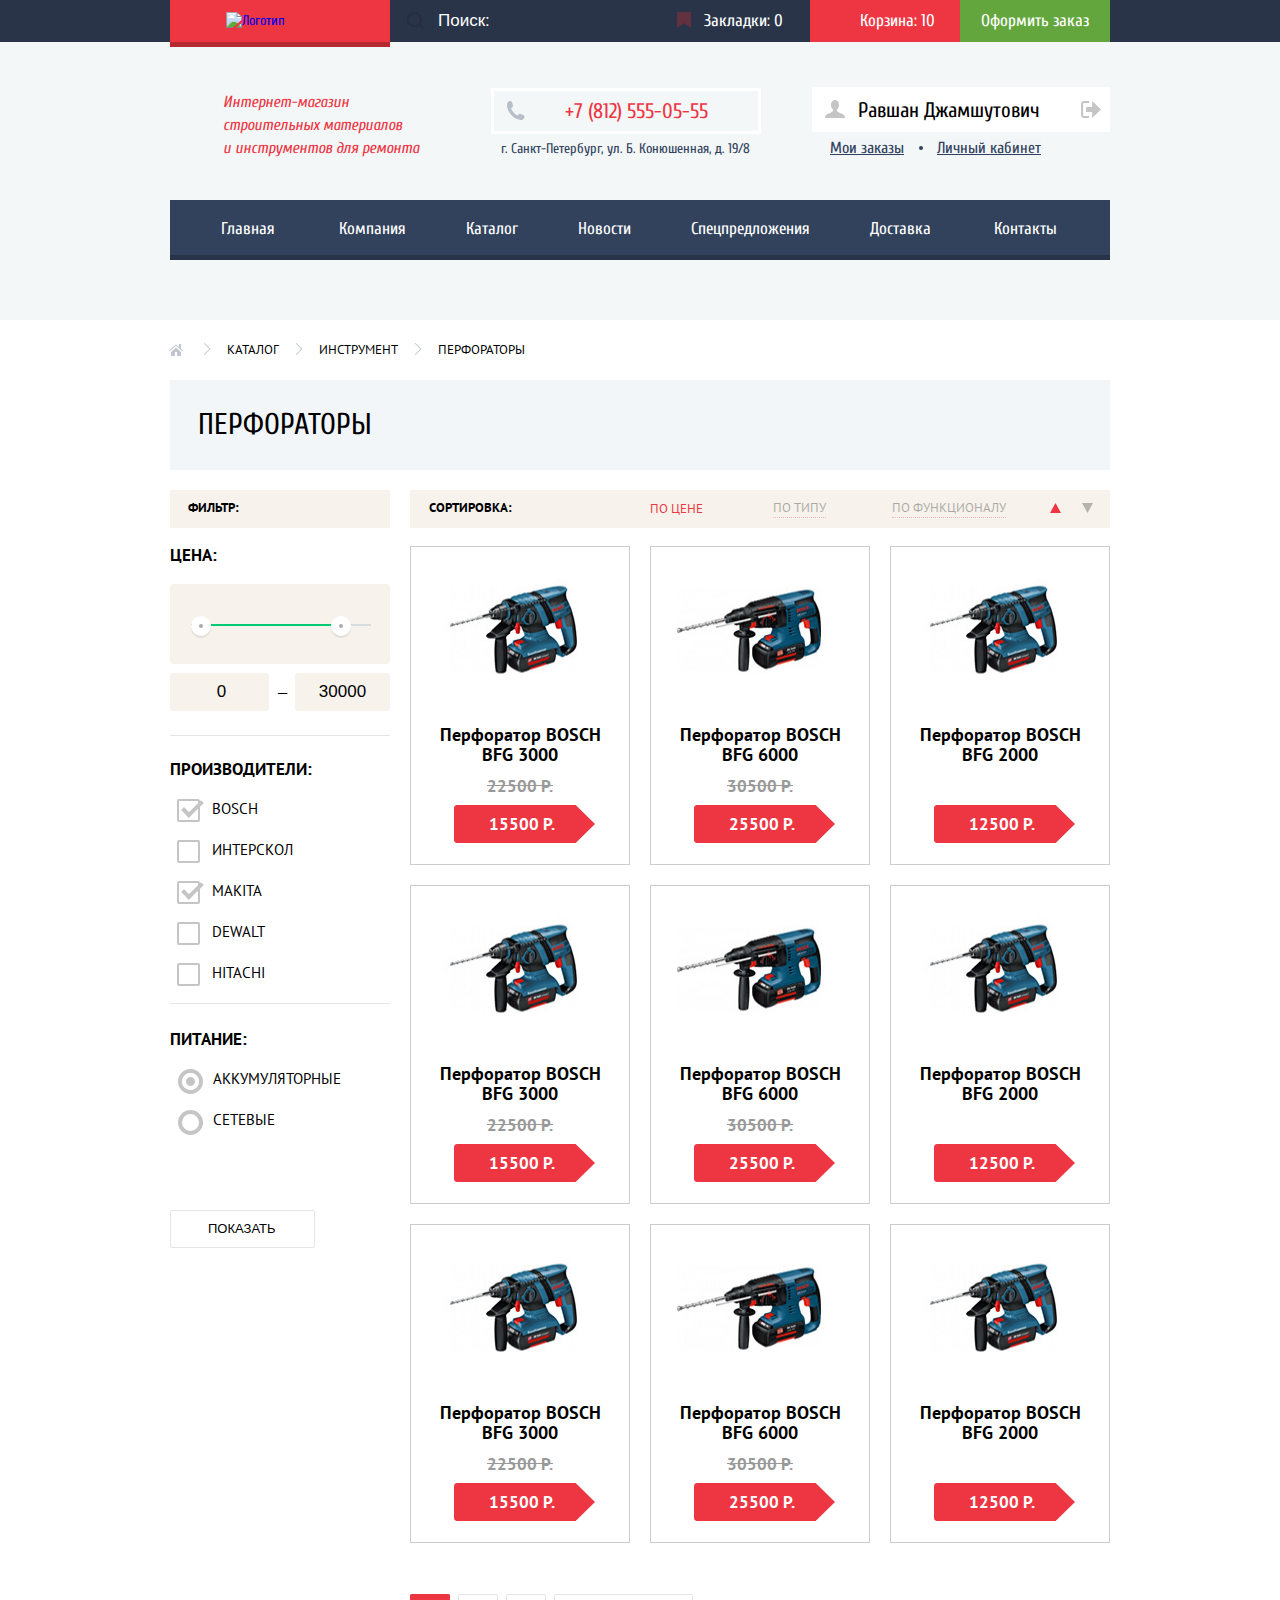
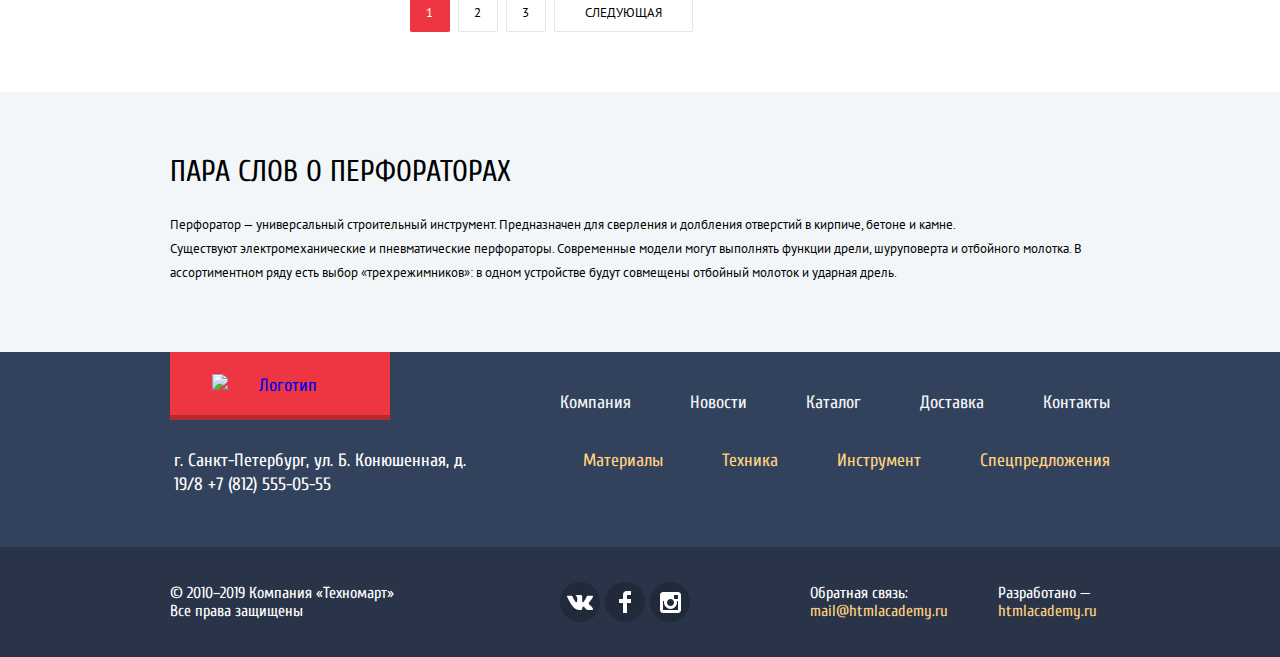
==== commit 619248f1: "accessable в Мозиле и отломанная карта" ====
--- a/catalog.html
+++ b/catalog.html
@@ -14,17 +14,17 @@
   <header class="main-header">
     <div class="header-top">
       <div class="header-top-wrapper container">
-        <a class="header-logo" href="index.html">
+        <a class="header-logo accessible" href="index.html">
           <img src="img/logo-technomart.svg" width="109" height="19" alt="Логотип «Техномарт»">
         </a>
         <form class="main-search" method="get" action="https://echo.htmlacademy.ru">
           <input type="search" id="main-search" class="main-search-input" aria-label="Поиск" placeholder="Поиск:">
-          <button type="submit" class="main-search-button" aria-label="Найти">Найти</button>
+          <button type="submit" class="main-search-button accessible" aria-label="Найти"><span class="visually-hidden">Найти</span></button>
         </form>
         <div class="session-menu">
-          <a class="bookmarks" href="#">Закладки: <span>0</span></a>
-          <a class="shopping-bag item-added" href="#">Корзина: <span>10</span></a>
-          <a class="order" href="#">Оформить заказ</a>
+          <a class="bookmarks accessible" href="#">Закладки: <span>0</span></a>
+          <a class="shopping-bag item-added accessible" href="#">Корзина: <span>10</span></a>
+          <a class="order accessible" href="#">Оформить заказ</a>
         </div>
       </div>
     </div>
@@ -34,19 +34,19 @@
           строительных материалов и&nbsp;инструментов для ремонта </h1>
         <section class="header-contacts">
           <h2 class="visually-hidden">Контакты</h2>
-          <p class="contacts-phone"><a href="tel:+78125550555">+7 (812) 555-05-55</a></p>
+          <a class="contacts-phone accessible" href="tel:+78125550555">+7 (812) 555-05-55</a>
           <p class="contacts-address">г. Санкт-Петербург, ул. Б. Конюшенная, д. 19/8</p>
         </section>
         <div class="user-navigation-wrapper">
           <ul class="user-navigation">
-            <li class="user-profile"><a class="icon-user-profile" href="#">
+            <li class="user-profile"><a class="icon-user-profile accessible" href="#">
                 <svg class="icon-user" xmlns="http://www.w3.org/2000/svg" width="20" height="18" viewBox="0 0 20 18">
                   <path fill="#c5c5c5"
                     d="M17.881 14.166c-2.144-.735-4.256-1.666-5.207-2.39-.657-.501-.77-1.618-.517-2.415 1.118-.903 1.864-2.477 1.864-4.278C14.021 2.276 12.221 0 10 0S5.979 2.276 5.979 5.083c0 1.801.746 3.374 1.863 4.277.253.798.141 1.915-.517 2.416-.95.724-3.063 1.654-5.207 2.39S0 18 0 18h20s.025-3.099-2.119-3.834z" />
                 </svg>
                 Равшан Джамшутович</a>
             </li>
-            <li class="logout-link"><a class="logout-link-icon" href="#"><svg xmlns="http://www.w3.org/2000/svg"
+            <li class="logout-link"><a class="logout-link-icon accessible" href="#"><svg xmlns="http://www.w3.org/2000/svg"
                   width="21" height="17" viewBox="0 0 21 17">
                   <g fill="#c5c5c5">
                     <path fill="#c5c5c5" d="M21 8.5L12.125 0v6h-6v5h6v6z" />
@@ -59,20 +59,20 @@
 
           </ul>
           <ul class="user-options">
-            <li class="user-orders-link"><a href="#">Мои заказы</a></li>
-            <li class="user-account-link"><a href="#">Личный кабинет</a></li>
+            <li class="user-orders-link"><a class="accessible" href="#">Мои заказы</a></li>
+            <li class="user-account-link"><a class="accessible" href="#">Личный кабинет</a></li>
           </ul>
         </div>
       </div>
       <nav class="main-navigation container">
         <ul class="site-navigation">
-          <li><a href="index.html">Главная</a></li>
-          <li><a href="#">Компания</a></li>
-          <li class="current-page">Каталог</li>
-          <li><a href="#">Новости</a></li>
-          <li><a href="#">Спецпредложения</a></li>
-          <li><a href="#">Доставка</a></li>
-          <li><a href="#">Контакты</a></li>
+          <li><a class="accessible" href="index.html">Главная</a></li>
+          <li><a class="accessible" href="#">Компания</a></li>
+          <li class="current-page accessible">Каталог</li>
+          <li><a class="accessible" href="#">Новости</a></li>
+          <li><a class="accessible" href="#">Спецпредложения</a></li>
+          <li><a class="accessible" href="#">Доставка</a></li>
+          <li><a class="accessible" href="#">Контакты</a></li>
         </ul>
       </nav>
     </div>
@@ -81,9 +81,10 @@
   <main class="main-catalog">
     <div class="container">
       <ul class="breadcrumbs ">
-        <li class="icon-home"><a href="index.html"><span class="visually-hidden">На главную</span></a></li>
-        <li><a href="catalog.html">Каталог</a></li>
-        <li><a href="#">Инструмент</a></li>
+        <li class="icon-home"><a class="accessible" href="index.html"><span class="visually-hidden">На
+              главную</span></a></li>
+        <li><a class="accessible " href="catalog.html">Каталог</a></li>
+        <li><a class="accessible" href="#">Инструмент</a></li>
         <li class="breadcrumbs-selected"><a>Перфораторы</a></li>
       </ul>
       <h2 class="main-catalog-heading">Перфораторы</h2>
@@ -97,6 +98,8 @@
               <div class="filter-price-slider">
                 <div class="slider-scale">
                   <div class="slider-scale-fill">
+                    <div class="lever-left" tabindex="0"></div>
+                    <div class="lever-right" tabindex="0"></div>
                   </div>
                 </div>
               </div>
@@ -127,8 +130,7 @@
                   <label for="dewalt">Dewalt</label>
                 </li>
                 <li class="filter-option">
-                  <input class="filter-input filter-input-checkbox" type="checkbox" name="hitachi" id="hitachi"
-                    disabled>
+                  <input class="filter-input filter-input-checkbox" type="checkbox" name="hitachi" id="hitachi">
                   <label for="hitachi">Hitachi</label>
                 </li>
               </ul>
@@ -148,22 +150,22 @@
                 </li>
               </ul>
             </fieldset>
-            <button type="submit" class="filter-button button">Показать</button>
+            <button type="submit" class="filter-button button accessible">Показать</button>
           </form>
         </section>
         <div class="catalog">
           <div class="sorting">
             <h3>Сортировка:</h3>
             <ul class="sorting-list">
-              <li class="sorting-item sorting-item-active"><a href="#">По цене</a></li>
-              <li class="sorting-item"><a href="#">По типу</a></li>
-              <li class="sorting-item"><a href="#">По функционалу</a></li>
-              <li class="sorting-item sorting-item-active"><a class="sorting-item-up" href="#"><span
+              <li class="sorting-item sorting-item-active"><a class="accessible" href="#">По цене</a></li>
+              <li class="sorting-item"><a class="accessible" href="#">По типу</a></li>
+              <li class="sorting-item"><a class="accessible" href="#">По функционалу</a></li>
+              <li class="sorting-item sorting-item-active"><a class="sorting-item-up accessible" href="#"><span
                     class="visually-hidden">По
                     возрастанию</span><svg xmlns="http://www.w3.org/2000/svg" width="11" height="10"
                     viewBox="0 0 11 10">
                     <path fill="#231F20" d="M5.5 0L0 10h11z" /></svg></a></li>
-              <li class="sorting-item"><a class="sorting-item-down" href="#"><span class="visually-hidden">По
+              <li class="sorting-item"><a class="sorting-item-down accessible" href="#"><span class="visually-hidden">По
                     убыванию</span><svg xmlns="http://www.w3.org/2000/svg" width="11" height="10" viewBox="0 0 11 10">
                     <path fill="#231F20" d="M5.5 10L0 0h11" /></svg></a></li>
             </ul>
@@ -171,119 +173,101 @@
           <ul class="catalog-list">
             <li class="catalog-item">
               <div class="item-adding">
-                <a href="#" class="to-cart">Купить</a>
-                <a href="#" class="to-bookmarks">В закладки</a>
-              </div>
-              <div class="catalog-item-image">
-                <img src="img/product-1.jpg" width="218" height="170" alt="Перфоратор BOSCH">
-              </div>
-              <div class="catalog-item-title">Перфоратор BOSCH BFG 3000</div>
+                <a href="#" class="to-cart accessible">Купить</a>
+                <a href="#" class="to-bookmarks accessible">В закладки</a>
+              </div>
+              <img class="catalog-item-image" src="img/product-1.jpg" width="218" height="170" alt="Перфоратор BOSCH">
+              <a href="#" class="catalog-item-title accessible">Перфоратор BOSCH BFG 3000</a>
               <div class="old-price">22500 р.</div>
               <div class="current-price">15500 р.</div>
             </li>
             <li class="catalog-item">
               <div class="item-adding">
-                <a href="#" class="to-cart">Купить</a>
-                <a href="#" class="to-bookmarks">В закладки</a>
-              </div>
-              <div class="catalog-item-image">
-                <img src="img/product-2.jpg" width="218" height="170" alt="Перфоратор BOSCH">
-              </div>
-              <div class="catalog-item-title">Перфоратор BOSCH BFG 6000</div>
+                <a href="#" class="to-cart accessible">Купить</a>
+                <a href="#" class="to-bookmarks accessible">В закладки</a>
+              </div>
+              <img class="catalog-item-image" src="img/product-2.jpg" width="218" height="170" alt="Перфоратор BOSCH">
+              <a href="#" class="catalog-item-title accessible">Перфоратор BOSCH BFG 6000</a>
               <div class="old-price">30500 р.</div>
               <div class="current-price">25500 р.</div>
             </li>
             <li class="catalog-item">
               <div class="flag flag-new">новинка</div>
               <div class="item-adding">
-                <a href="#" class="to-cart">Купить</a>
-                <a href="#" class="to-bookmarks">В закладки</a>
-              </div>
-              <div class="catalog-item-image">
-                <img src="img/product-3.jpg" width="218" height="170" alt="Перфоратор BOSCH">
-              </div>
-              <div class="catalog-item-title">Перфоратор BOSCH BFG 2000</div>
+                <a href="#" class="to-cart accessible">Купить</a>
+                <a href="#" class="to-bookmarks accessible">В закладки</a>
+              </div>
+              <img class="catalog-item-image" src="img/product-3.jpg" width="218" height="170" alt="Перфоратор BOSCH">
+              <a href="#" class="catalog-item-title accessible">Перфоратор BOSCH BFG 2000</a>
               <div class="current-price">12500 р.</div>
             </li>
             <li class="catalog-item">
               <div class="item-adding">
-                <a href="#" class="to-cart">Купить</a>
-                <a href="#" class="to-bookmarks">В закладки</a>
-              </div>
-              <div class="catalog-item-image">
-                <img src="img/product-1.jpg" width="218" height="170" alt="Перфоратор BOSCH">
-              </div>
-              <div class="catalog-item-title">Перфоратор BOSCH BFG 3000</div>
+                <a href="#" class="to-cart accessible">Купить</a>
+                <a href="#" class="to-bookmarks accessible">В закладки</a>
+              </div>
+              <img class="catalog-item-image" src="img/product-1.jpg" width="218" height="170" alt="Перфоратор BOSCH">
+              <a href="#" class="catalog-item-title accessible">Перфоратор BOSCH BFG 3000</a>
               <div class="old-price">22500 р.</div>
               <div class="current-price">15500 р.</div>
             </li>
             <li class="catalog-item">
               <div class="flag flag-new">новинка</div>
               <div class="item-adding">
-                <a href="#" class="to-cart">Купить</a>
-                <a href="#" class="to-bookmarks">В закладки</a>
-              </div>
-              <div class="catalog-item-image">
-                <img src="img/product-2.jpg" width="218" height="170" alt="Перфоратор BOSCH">
-              </div>
-              <div class="catalog-item-title">Перфоратор BOSCH BFG 6000</div>
+                <a href="#" class="to-cart accessible">Купить</a>
+                <a href="#" class="to-bookmarks accessible">В закладки</a>
+              </div>
+              <img class="catalog-item-image" src="img/product-2.jpg" width="218" height="170" alt="Перфоратор BOSCH">
+              <a href="#" class="catalog-item-title accessible">Перфоратор BOSCH BFG 6000</a>
               <div class="old-price">30500 р.</div>
               <div class="current-price">25500 р.</div>
             </li>
             <li class="catalog-item">
               <div class="item-adding">
-                <a href="#" class="to-cart">Купить</a>
-                <a href="#" class="to-bookmarks">В закладки</a>
-              </div>
-              <div class="catalog-item-image">
-                <img src="img/product-3.jpg" width="218" height="170" alt="Перфоратор BOSCH">
-              </div>
-              <div class="catalog-item-title">Перфоратор BOSCH BFG 2000</div>
+                <a href="#" class="to-cart accessible">Купить</a>
+                <a href="#" class="to-bookmarks accessible">В закладки</a>
+              </div>
+              <img class="catalog-item-image" src="img/product-3.jpg" width="218" height="170" alt="Перфоратор BOSCH">
+              <a href="#" class="catalog-item-title accessible">Перфоратор BOSCH BFG 2000</a>
               <div class="current-price">12500 р.</div>
             </li>
             <li class="catalog-item">
               <div class="flag flag-new">новинка</div>
               <div class="item-adding">
-                <a href="#" class="to-cart">Купить</a>
-                <a href="#" class="to-bookmarks">В закладки</a>
-              </div>
-              <div class="catalog-item-image">
-                <img src="img/product-1.jpg" width="218" height="170" alt="Перфоратор BOSCH">
-              </div>
-              <div class="catalog-item-title">Перфоратор BOSCH BFG 3000</div>
+                <a href="#" class="to-cart accessible">Купить</a>
+                <a href="#" class="to-bookmarks accessible">В закладки</a>
+              </div>
+              <img class="catalog-item-image" src="img/product-1.jpg" width="218" height="170" alt="Перфоратор BOSCH">
+              <a href="#" class="catalog-item-title accessible">Перфоратор BOSCH BFG 3000</a>
               <div class="old-price">22500 р.</div>
               <div class="current-price">15500 р.</div>
             </li>
             <li class="catalog-item">
               <div class="item-adding">
-                <a href="#" class="to-cart">Купить</a>
-                <a href="#" class="to-bookmarks">В закладки</a>
-              </div>
-              <div class="catalog-item-image">
-                <img src="img/product-2.jpg" width="218" height="170" alt="Перфоратор BOSCH">
-              </div>
-              <div class="catalog-item-title">Перфоратор BOSCH BFG 6000</div>
+                <a href="#" class="to-cart accessible">Купить</a>
+                <a href="#" class="to-bookmarks accessible">В закладки</a>
+              </div>
+              <img class="catalog-item-image" src="img/product-2.jpg" width="218" height="170" alt="Перфоратор BOSCH">
+              <a href="#" class="catalog-item-title accessible">Перфоратор BOSCH BFG 6000</a>
               <div class="old-price">30500 р.</div>
               <div class="current-price">25500 р.</div>
             </li>
             <li class="catalog-item">
               <div class="item-adding">
-                <a href="#" class="to-cart">Купить</a>
-                <a href="#" class="to-bookmarks">В закладки</a>
-              </div>
-              <div class="catalog-item-image">
-                <img src="img/product-3.jpg" width="218" height="170" alt="Перфоратор BOSCH">
-              </div>
-              <div class="catalog-item-title">Перфоратор BOSCH BFG 2000</div>
+                <a href="#" class="to-cart accessible">Купить</a>
+                <a href="#" class="to-bookmarks accessible">В закладки</a>
+              </div>
+              <img class="catalog-item-image" src="img/product-3.jpg" width="218" height="170" alt="Перфоратор BOSCH">
+              <a href="#" class="catalog-item-title accessible">Перфоратор BOSCH BFG 2000</a>
               <div class="current-price">12500 р.</div>
             </li>
 
           </ul>
           <ul class="pagination">
-            <li class="pagination-item pagination-item-current"><a href="#">1</a></li>
-            <li class="pagination-item"><a href="#">2</a></li>
-            <li class="pagination-item"><a href="#">3</a></li>
-            <li class="pagination-item pagination-item-next"><a href="#">Следующая</a></li>
+            <li class="pagination-item pagination-item-current"><a class="accessible" href="#">1</a></li>
+            <li class="pagination-item"><a class="accessible" href="#">2</a></li>
+            <li class="pagination-item"><a class="accessible" href="#">3</a></li>
+            <li class="pagination-item pagination-item-next"><a class="accessible" href="#">Следующая</a></li>
           </ul>
         </div>
       </div>
@@ -304,15 +288,15 @@
   <footer class="main-footer">
     <div class="container">
       <div class="footer-top">
-        <a class="footer-logo" href="index.html">
+        <a class="footer-logo accessible" href="index.html">
           <img src="img/logo-technomart.svg" width="137" height="22" alt="Логотип «Техномарт»">
         </a>
         <ul class="footer-navigation-list">
-          <li><a href="#">Компания</a></li>
-          <li><a href="#">Новости</a></li>
-          <li><a href="catalog.html">Каталог</a></li>
-          <li><a href="#">Доставка</a></li>
-          <li><a href="#">Контакты</a></li>
+          <li><a class="accessible" href="#">Компания</a></li>
+          <li><a class="accessible" href="#">Новости</a></li>
+          <li><a class="accessible" href="catalog.html">Каталог</a></li>
+          <li><a class="accessible" href="#">Доставка</a></li>
+          <li><a class="accessible" href="#">Контакты</a></li>
         </ul>
       </div>
       <div class="footer-middle">
@@ -321,10 +305,10 @@
           +7 (812) 555-05-55
         </address>
         <ul class="catalog-menu">
-          <li><a href="#">Материалы</a></li>
-          <li><a href="#">Техника</a></li>
-          <li><a href="#">Инструмент</a></li>
-          <li><a href="#">Спецпредложения</a></li>
+          <li><a class="accessible" href="#">Материалы</a></li>
+          <li><a class="accessible" href="#">Техника</a></li>
+          <li><a class="accessible" href="#">Инструмент</a></li>
+          <li><a class="accessible" href="#">Спецпредложения</a></li>
         </ul>
       </div>
     </div>
@@ -335,15 +319,15 @@
           Все права защищены
         </p>
         <ul class="footer-social">
-          <li><a class="social-button" href="#"><span class="visually-hidden">В контакте</span><svg
+          <li><a class="social-button accessible" href="#"><span class="visually-hidden">В контакте</span><svg
                 xmlns="http://www.w3.org/2000/svg" width="26" height="15" viewBox="0 0 26 15">
                 <path fill="#FFF"
                   d="M16.138 11.51c.956-.309 2.18 2.04 3.483 2.939.978.681 1.727.534 1.727.534l3.473-.05s1.815-.112.957-1.554c-.071-.12-.503-1.069-2.585-3.022-2.177-2.043-1.882-1.712.739-5.244 1.597-2.153 2.236-3.468 2.036-4.028-.192-.539-1.365-.399-1.365-.399L20.69.713c-.381.001-.704.119-.851.515-.003.004-.621 1.666-1.445 3.079-1.741 2.989-2.436 3.148-2.724 2.961-.661-.433-.494-1.737-.494-2.664 0-2.897.432-4.105-.846-4.417-.427-.104-.739-.172-1.828-.182-1.392-.021-2.574 0-3.244.329-.445.223-.786.712-.579.74.26.035.843.16 1.155.586.401.552.389 1.789.389 1.789s.229 3.411-.54 3.834c-.528.29-1.25-.302-2.803-3.016-.793-1.388-1.392-2.922-1.392-2.922s-.116-.285-.326-.441c-.25-.185-.6-.244-.6-.244L.848.684S.29.7.085.946c-.182.218-.015.668-.015.668s2.909 6.881 6.203 10.347c3.02 3.182 6.452 2.971 6.452 2.971h1.555s.469-.054.709-.312c.224-.24.214-.691.214-.691s-.031-2.109.935-2.419z" />
               </svg></a></li>
-          <li><a class="social-button" href="#"><span class="visually-hidden">Фейсбук</span><svg
+          <li><a class="social-button accessible" href="#"><span class="visually-hidden">Фейсбук</span><svg
                 xmlns="http://www.w3.org/2000/svg" width="12" height="22" viewBox="0 0 12 22">
                 <path fill="#FFF" d="M12 4V0H8a4 4 0 0 0-4 4v4H0v4h4v10h4V12h4V8H8V4h4z" /></svg></a></li>
-          <li><a class="social-button" href="#"><span class="visually-hidden">Инстаграм</span><svg
+          <li><a class="social-button accessible" href="#"><span class="visually-hidden">Инстаграм</span><svg
                 xmlns="http://www.w3.org/2000/svg" width="21" height="21" viewBox="0 0 21 21">
                 <path fill="#FFF"
                   d="M18 0H3C1.35 0 0 1.35 0 3v15c0 1.65 1.35 3 3 3h15c1.65 0 3-1.35 3-3V3c0-1.65-1.35-3-3-3zm-7.5 7c1.93 0 3.5 1.57 3.5 3.5S12.43 14 10.5 14 7 12.43 7 10.5 8.57 7 10.5 7zM18 18H3V9h1.181A6.504 6.504 0 0 0 4 10.5a6.5 6.5 0 1 0 13 0 6.45 6.45 0 0 0-.181-1.5H18v9zm0-11h-4V3h4v4z" />
@@ -351,10 +335,10 @@
         </ul>
         <p class="footer-feedback">
           Обратная связь:
-          <a href="mailto:mail@htmlacademy.ru">mail@htmlacademy.ru</a>
+          <a class="accessible" href="mailto:mail@htmlacademy.ru">mail@htmlacademy.ru</a>
         </p>
         <p class="studio">Разработано —
-          <a href="https://htmlacademy.ru/intensive/htmlcss"><span>htmlacademy.ru</span></a>
+          <a class="accessible" href="https://htmlacademy.ru/intensive/htmlcss"><span>htmlacademy.ru</span></a>
         </p>
       </div>
     </div>
@@ -365,10 +349,10 @@
       Товар добавлен в корзину!
     </p>
     <div class="modal-cart-bottom">
-      <button class="button button-checkout" type="button">Оформить заказ</button>
-      <button class="button button-modal-close">Продолжить покупки</button>
-    </div>
-    <button class="modal-cart-close" aria-label="Закрыть окно сообщения">Закрыть</button>
+      <button class="button button-checkout accessible" type="button">Оформить заказ</button>
+      <button class="button button-modal-close accessible">Продолжить покупки</button>
+    </div>
+    <button class="modal-cart-close accessible" aria-label="Закрыть окно сообщения"><span class="visually-hidden">Закрыть</span></button>
   </div>
   <script src="./js/script.js"></script>
 </body>
--- a/css/style.css
+++ b/css/style.css
@@ -58,6 +58,14 @@
   overflow: hidden;
 }
 
+.accessible:focus {
+  -webkit-outline: 2px auto rgba(0, 150, 255, 1);
+  -moz-outline: 2px auto rgba(0, 150, 255, 1);
+  -ms-outline: 2px auto rgba(0, 150, 255, 1);
+  -o-outline: 2px auto rgba(0, 150, 255, 1);
+  outline: 2px auto rgba(0, 150, 255, 1);
+}
+
 .main-header {
   width: 100%;
   margin-bottom: 59px;
@@ -102,7 +110,6 @@
 .header-logo:active {
   background-color: #ca2c37;
 }
-
 
 .main-search {
   position: relative;
@@ -330,19 +337,14 @@
   margin-left: 0;
 }
 
-.contacts-phone {
-  padding: 0;
-  margin: 0;
-  margin-bottom: 3px;
-}
-
-.contacts-phone a,
-.contacts-phone a:hover,
-.contacts-phone a:active {
+.contacts-phone,
+.contacts-phone:hover,
+.contacts-phone:active {
   position: relative;
   display: inline-block;
   vertical-align: middle;
   margin: 0;
+  margin-bottom: 3px;
   padding-top: 10px;
   padding-bottom: 9px;
   padding-left: 71px;
@@ -353,7 +355,7 @@
   border: 3px solid #ffffff;
 }
 
-.contacts-phone a::before {
+.contacts-phone::before {
   content: "";
   position: absolute;
   width: 19px;
@@ -752,21 +754,19 @@
 }
 
 .slides {
-  position: absolute;
-  top: 0;
-  left: 0;
   width: 620px;
   height: 266px;
   background-color: #4e4745;
 }
 
 .slides h3 {
+  display: inline-block;
   font-size: 36px;
   line-height: 36px;
   text-transform: uppercase;
   padding: 0;
-  margin-right:0;
-  margin-top: 23px;
+  margin-right: 0;
+  margin-top: 24px;
   margin-left: 24px;
   margin-bottom: 2px;
 }
@@ -798,19 +798,21 @@
 }
 
 .slide-1 {
+  display: none;
   background-image: url("../img/bg-promo-slider-1.jpg");
   background-position: 0 0;
   background-repeat: no-repeat;
 }
 
 .slide-2 {
+  display: none;
   background-image: url("../img/bg-promo-slider-2.jpg");
   background-position: 0 0;
   background-repeat: no-repeat;
 }
 
 .slide-active {
-  z-index: 1;
+  display: block;
 }
 
 .slider-promo-input {
@@ -836,6 +838,13 @@
   border-radius: 50%;
 }
 
+.dot:focus {
+  outline: none;
+  -webkit-box-shadow: 0 0 2px 4px #4D90FE;
+  box-shadow: 0 0 4px 2px #4D90FE;
+  border-radius: 50%;
+}
+
 .dot-active {
   background-color: #ee3643;
 }
@@ -848,7 +857,8 @@
 .slider-promo-buttons .arrow-left {
   z-index: 2;
   position: absolute;
-  top: 113px;
+  top: 114px;
+  padding: 0;
   border: none;
   background-color: transparent;
   width: 22px;
@@ -856,11 +866,11 @@
 }
 
 .arrow-right {
-  right: 26px;
+  right: 20px;
 }
 
 .arrow-left {
-  left: 19px;
+  left: 25px;
 }
 
 .other-promo {
@@ -948,8 +958,17 @@
 }
 
 .popular-manufacturers-item {
+  display: -webkit-box;
+  display: -ms-flexbox;
+  display: flex;
   margin-left: 20px;
   margin-bottom: 20px;
+  -webkit-box-align: center;
+  -ms-flex-align: center;
+  align-items: center;
+  -webkit-box-pack: center;
+  -ms-flex-pack: center;
+  justify-content: center;
   width: 218px;
   height: 143px;
   border: 1px solid #ebebeb;
@@ -966,80 +985,41 @@
   box-shadow: 0 4px 10px rgba(41, 52, 73, 0.5);
 }
 
-.popular-manufacturers-item a {
-  display: block;
-}
-
-.popular-manufacturers-item .manufacturer-1 {
-  width: 126px;
-  height: 37px;
-  padding-top: 52px;
-  padding-left: 45px;
-  padding-bottom: 48px;
-  padding-right: 57px;
-}
-
-.popular-manufacturers-item .manufacturer-2 {
-  width: 123px;
-  height: 40px;
-  padding-top: 49px;
-  padding-left: 46px;
-  padding-bottom: 56px;
-  padding-right: 51px;
-}
-
-.popular-manufacturers-item .manufacturer-3 {
-  width: 146px;
-  height: 44px;
-  padding-top: 47px;
-  padding-left: 35px;
-  padding-bottom: 54px;
-  padding-right: 39px;
-}
-
-.popular-manufacturers-item .manufacturer-4 {
-  width: 200px;
-  height: 88px;
-  padding-top: 20px;
-  padding-left: 8px;
-  padding-bottom: 37px;
-  padding-right: 12px;
-}
-
-.popular-manufacturers-item .manufacturer-5 {
-  width: 169px;
-  height: 31px;
-  padding-top: 57px;
-  padding-left: 27px;
-  padding-bottom: 57px;
-  padding-right: 24px;
-}
-
-.popular-manufacturers-item .manufacturer-6 {
-  width: 121px;
-  height: 73px;
-  padding-top: 34px;
-  padding-left: 46px;
-  padding-bottom: 38px;
-  padding-right: 53px;
-}
-
-.popular-manufacturers-item .manufacturer-7 {
-  width: 151px;
-  height: 96px;
-  padding-top: 22px;
-  padding-left: 33px;
-  padding-bottom: 27px;
-  padding-right: 36px;
-}
-
-.popular-manufacturers-item .manufacturer-8 {
-  width: 204px;
-  height: 69px;
-  padding-top: 33px;
-  padding-left: 8px;
-  padding-bottom: 43px;
-  padding-right: 8px;
+.manufacturer-1 {
+  margin-top: -6px;
+}
+
+.manufacturer-2 {
+  margin-top: -9px;
+  margin-left: -1px;
+}
+
+.manufacturer-3 {
+  margin-top: -10px;
+}
+
+.manufacturer-4 {
+  margin-top: -20px;
+  margin-left: -2px;
+}
+
+.manufacturer-5 {
+  margin-top: -2px;
+  margin-left: 4px;
+}
+
+.manufacturer-6 {
+  margin-top: -6px;
+  margin-left: -4px;
+}
+
+.manufacturer-7 {
+  margin-top: -8px;
+}
+
+.manufacturer-8 {
+  margin-top: -12px;
+  margin-left: 4px;
 }
 
 .services {
@@ -1059,7 +1039,7 @@
   padding-left: 0;
   padding-top: 65px;
   padding-bottom: 25px;
-  padding-right:0;
+  padding-right: 0;
   margin: 0;
   text-transform: uppercase;
 }
@@ -1090,9 +1070,6 @@
   padding: 0;
   padding-top: 32px;
   margin: 0;
-  font-size: 21px;
-  line-height: 30px;
-  font-weight: 700;
 }
 
 .services-list::after {
@@ -1108,18 +1085,23 @@
 }
 
 .services-item {
-  display: block;
+  display: inline-block;
+  vertical-align: top;
+  text-align: left;
   width: 240px;
   -webkit-box-shadow: inset 0 1px #405069,
-  inset 0 -1px #293449;
+    inset 0 -2px #293449;
   box-shadow: inset 0 1px #405069,
-  inset 0 -1px #293449;
+    inset 0 -2px #293449;
   color: #ffffff;
   background-color: #32425c;
-  padding-left: 22px;
+  padding-left: 21px;
   padding-top: 15px;
-  padding-bottom: 17px;
+  padding-bottom: 18px;
   border: none;
+  font-size: 21px;
+  line-height: 30px;
+  font-weight: 700;
 }
 
 .services-item:hover {
@@ -1143,16 +1125,16 @@
 
 .services-slides {
   position: relative;
-  width: 620px;
+  width: 630px;
   height: 315px;
+  overflow: hidden;
 }
 
 .services-slide {
+  display: none;
   width: 630px;
+  height: 315px;
   background-color: #f4f8f9;
-  position: absolute;
-  top: 0;
-  left: 0;
 }
 
 .services-slide h3 {
@@ -1183,7 +1165,6 @@
 }
 
 .services-slide-1 {
-  z-index: 1;
   background-image: url("../img/bg-services-slider-1.png");
   background-repeat: no-repeat;
   background-position: 150px 57px;
@@ -1192,10 +1173,6 @@
 .services-slide-2 .services-description {
   padding-right: 220px;
   padding-bottom: 110px;
-}
-
-.services-slide-2 .services-description {
-  padding-right: 220px;
 }
 
 .services-slide-2 {
@@ -1216,7 +1193,7 @@
 }
 
 .services-slide-active {
-  z-index: 1;
+  display: block;
 }
 
 .button-credit {
@@ -1366,7 +1343,7 @@
   -ms-flex-wrap: wrap;
   flex-wrap: wrap;
   padding: 0;
-  margin-top: 20px;
+  margin-top: 21px;
   margin-bottom: 21px;
   list-style: none;
 }
@@ -1485,11 +1462,8 @@
 }
 
 .filter fieldset:nth-child(2) {
-  padding-bottom:0;
-}
-
-.filter fieldset:last-child {
-  margin-bottom: 0;
+  padding-bottom: 0;
+  margin-bottom: 20px;
 }
 
 .filter legend {
@@ -1552,8 +1526,8 @@
 }
 
 .filter-input-checkbox:focus+label::before {
-  -webkit-box-shadow: 0 0 4px 0 #4D90FE;
-  box-shadow: 0 0 4px 0 #4D90FE;
+  -webkit-box-shadow: 0 0 4px 2px #4D90FE;
+  box-shadow: 0 0 4px 2px #4D90FE;
 }
 
 .filter-input-radio+label::before {
@@ -1590,8 +1564,8 @@
 }
 
 .filter-input-radio:focus+label::before {
-  -webkit-box-shadow: 0 0 4px 0 #4D90FE;
-  box-shadow: 0 0 4px 0 #4D90FE;
+  -webkit-box-shadow: 0 0 4px 2px #4D90FE;
+  box-shadow: 0 0 4px 2px #4D90FE;
   border-radius: 50%;
 }
 
@@ -1621,10 +1595,10 @@
   cursor: pointer;
 }
 
-.slider-scale-fill::before,
-.slider-scale-fill::after {
-  position: absolute;
-  content: "";
+.lever-left,
+.lever-right {
+  position: absolute;
+  display: block;
   width: 4px;
   height: 4px;
   top: -8px;
@@ -1636,8 +1610,16 @@
   box-shadow: 0 2px 1px #e0ddd8;
 }
 
-.slider-scale-fill::after {
+.lever-right {
   left: 140px;
+}
+
+.lever-left:focus,
+.lever-right:focus {
+  outline: none;
+  -webkit-box-shadow: 0 0 2px 4px #4D90FE;
+  box-shadow: 0 0 4px 2px #4D90FE;
+  border-radius: 50%;
 }
 
 .slider-value {
@@ -1656,7 +1638,7 @@
 .slider-value p {
   font-size: 16px;
   line-height: 18px;
-  margin-top: 9px;
+  margin-top: 10px;
   margin-bottom: 10px;
 }
 
@@ -1738,7 +1720,7 @@
   -ms-flex-pack: justify;
   justify-content: space-between;
   width: 700px;
-  margin-bottom: 20px;
+  margin-bottom: 18px;
   background-color: #f7f3ec;
 }
 
@@ -1865,8 +1847,13 @@
 
 .catalog-item {
   position: relative;
-  display: flex;
-  flex-direction: column;
+  display: -webkit-box;
+  display: -ms-flexbox;
+  display: flex;
+  -webkit-box-orient: vertical;
+  -webkit-box-direction: normal;
+      -ms-flex-direction: column;
+          flex-direction: column;
   width: 218px;
   margin-right: 20px;
   margin-bottom: 20px;
@@ -1995,15 +1982,12 @@
   height: 168px;
 }
 
-.catalog-item-image img {
-  max-width: 100%;
-}
-
 .catalog-item-title {
   min-height: 40px;
   padding: 0 25px;
   margin-top: 10px;
   margin-bottom: 12px;
+  color: #000000;
 }
 
 .old-price {
@@ -2024,27 +2008,18 @@
   margin-top: auto;
   margin-right: 39px;
   margin-bottom: 18px;
-  margin-left: 41px;
+  margin-left: 43px;
   padding-top: 10px;
-  padding-right: 30px;
-  padding-left: 30px;
-  padding-bottom: 12px;
+  padding-right: 33px;
+  padding-left: 28px;
+  padding-bottom: 13px;
   color: #ffffff;
-  background-color: #ee3643;
-  border-radius: 3px;
+  background-image: url("data:image/svg+xml,%3Csvg xmlns='http://www.w3.org/2000/svg' width='141' height='38' viewBox='0 0 141 38'%3E%3Cpath fill='%23EE3643' d='M121.632 0H3C1.35 0 0 1.35 0 3v32c0 1.65 1.35 3 3 3h118.632L141 19 121.632 0z'/%3E%3C/svg%3E");
+  background-repeat: no-repeat;
   text-transform: uppercase;
   font-size: 17px;
   line-height: 18px;
   font-weight: 700;
-}
-
-.current-price::after {
-  content: "";
-  position: absolute;
-  top: 0;
-  right: -20px;
-  border: 20px solid #ffffff;
-  border-left-color: #ee3643;
 }
 
 .catalog-item:hover {
@@ -2100,7 +2075,7 @@
 
 .catalog-description {
   background-color: #f2f6f8;
-  padding-bottom: 69px;
+  padding-bottom: 67px;
 }
 
 .catalog-description h2 {
@@ -2137,7 +2112,7 @@
 }
 
 .inner-page .main-footer {
-  margin-top:0;
+  margin-top: 0;
 }
 
 .footer-top,
@@ -2323,6 +2298,13 @@
   background-color: #ee3643;
 }
 
+.footer-social a:focus {
+  outline: none;
+  -webkit-box-shadow: 0 0 2px 4px #4D90FE;
+  box-shadow: 0 0 4px 2px #4D90FE;
+  border-radius: 50%;
+}
+
 .footer-feedback {
   width: 140px;
   margin: 0;
@@ -2362,7 +2344,7 @@
 
 .modal-map {
   margin-left: -470px;
-  margin-top: -260px;
+  margin-top: -220px;
   z-index: 2;
   width: 940px;
   height: 446px;
@@ -2417,7 +2399,35 @@
   left: 590px;
 }
 
-@-webkit-keyframes grow {
+@-webkit-keyframes drop {
+  0% {
+    -webkit-transform: translate(-2000px, -2000px);
+    transform: translate(-2000px, -2000px);
+  }
+
+  70% {
+    -webkit-transform: translate(30px, 30px);
+    transform: translate(30px, 30px);
+    -webkit-transform: skewX(-5deg);
+    transform: skewX(-5deg);
+    -webkit-transform: rotate(-15deg);
+    transform: rotate(-15deg);
+  }
+
+  90% {
+    -webkit-transform: translateX(-10px);
+    transform: translateX(-10px);
+    -webkit-transform: skewX(0deg);
+    transform: skewX(0deg);
+  }
+
+  100% {
+    -webkit-transform: translateX(0);
+    transform: translateX(0);
+  }
+}
+
+@keyframes drop {
   0% {
       -webkit-transform: translate(-2000px, -2000px);
       transform: translate(-2000px, -2000px);
@@ -2445,37 +2455,9 @@
   }
 }
 
-@keyframes grow {
-  0% {
-      -webkit-transform: translate(-2000px, -2000px);
-      transform: translate(-2000px, -2000px);
-  }
-
-  70% {
-      -webkit-transform: translate(30px, 30px);
-      transform: translate(30px, 30px);
-      -webkit-transform: skewX(-5deg);
-      transform: skewX(-5deg);
-      -webkit-transform: rotate(-15deg);
-      transform: rotate(-15deg);
-  }
-
-  90% {
-      -webkit-transform: translateX(-10px);
-      transform: translateX(-10px);
-      -webkit-transform: skewX(0deg);
-      transform: skewX(0deg);
-  }
-
-  100% {
-      -webkit-transform: translateX(0);
-      transform: translateX(0);
-  }
-}
-
 .modal-feedback {
   margin-left: -310px;
-  margin-top: -200px;
+  margin-top: -215px;
   z-index: 2;
 }
 
@@ -2488,8 +2470,8 @@
   display: -webkit-box;
   display: -ms-flexbox;
   display: flex;
-  -webkit-animation: grow 0.6s;
-  animation: grow 0.6s;
+  -webkit-animation: drop 0.6s;
+  animation: drop 0.6s;
 }
 
 .feedback-form {
@@ -2627,11 +2609,12 @@
   -ms-flex-direction: column;
   flex-direction: column;
   z-index: 2;
-  top: 405px;
+  /* top: 405px; */
   width: 620px;
   padding: 0;
   margin: 0;
   margin-left: -310px;
+  margin-top: -140px;
   background-color: #ffffff;
   border-top: 7px solid #ff5358;
   -webkit-box-shadow: 0 20px 40px rgba(47, 42, 43, 0.75);
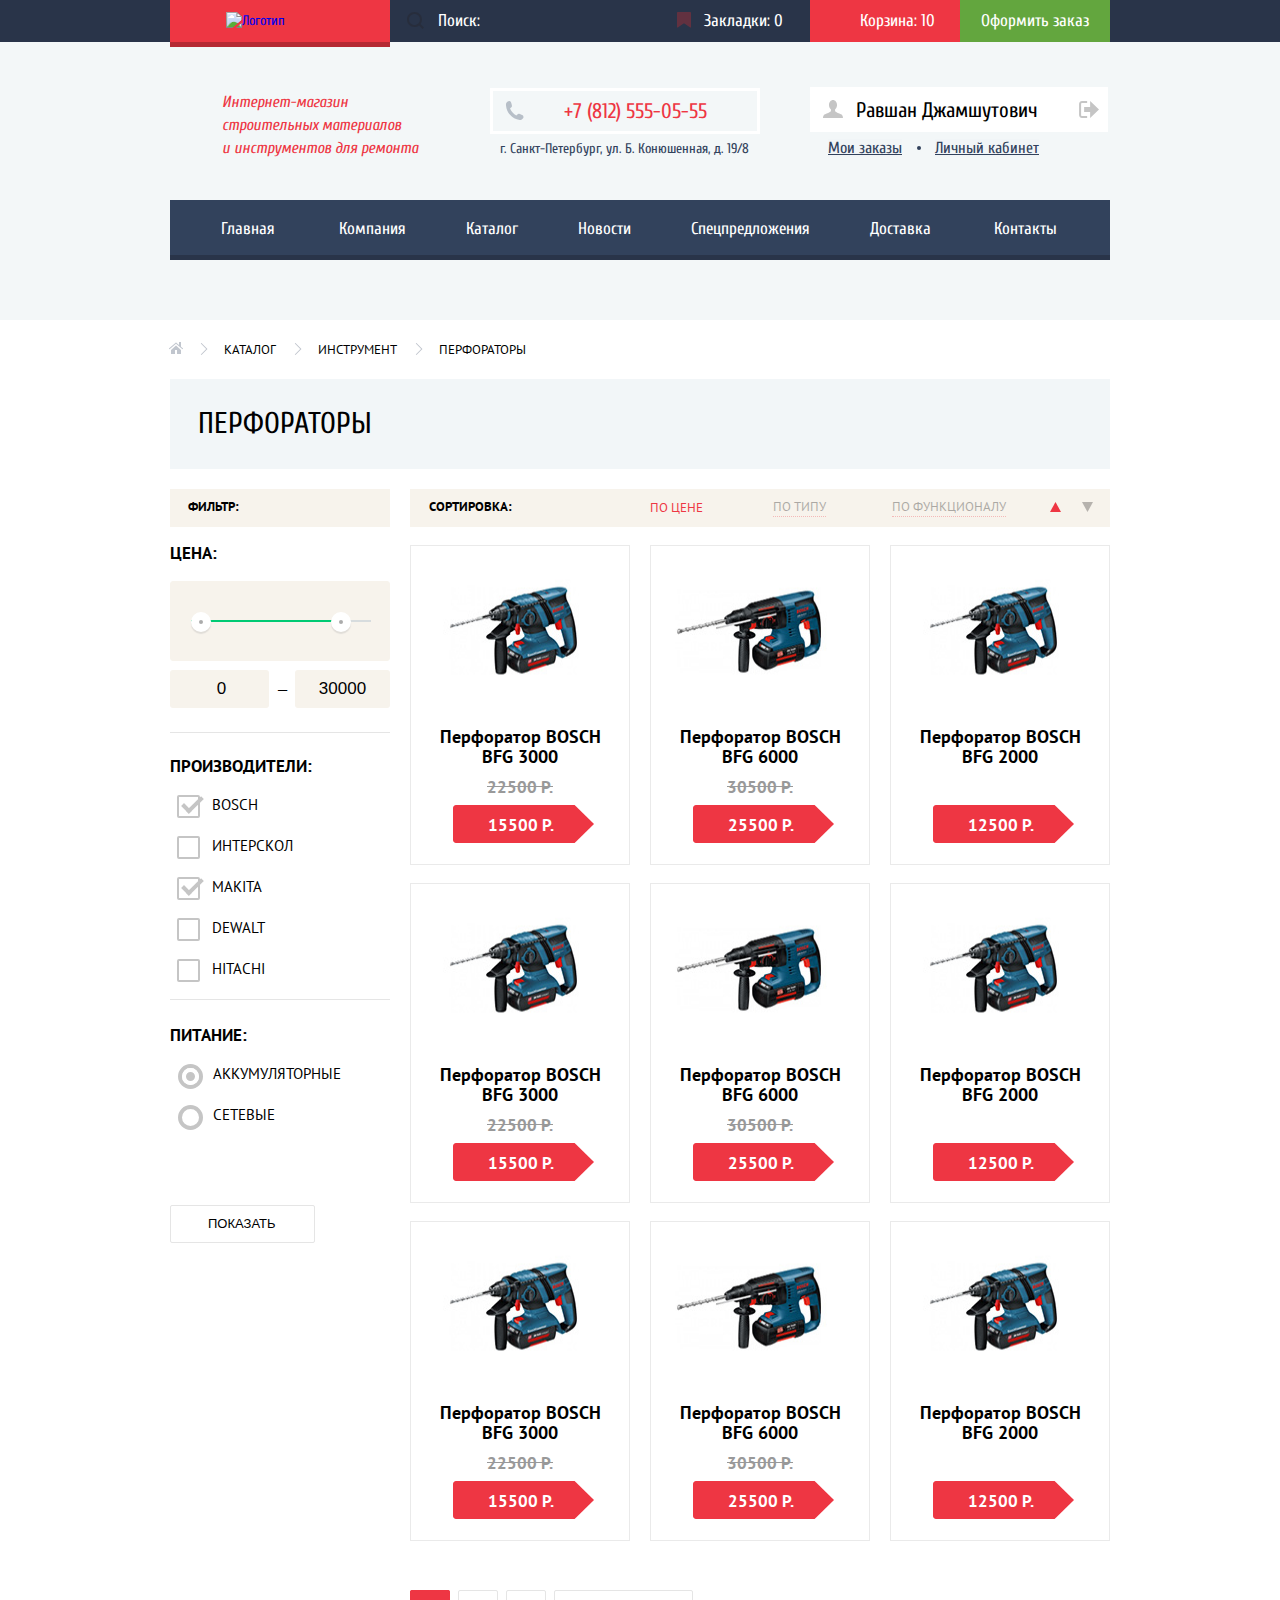
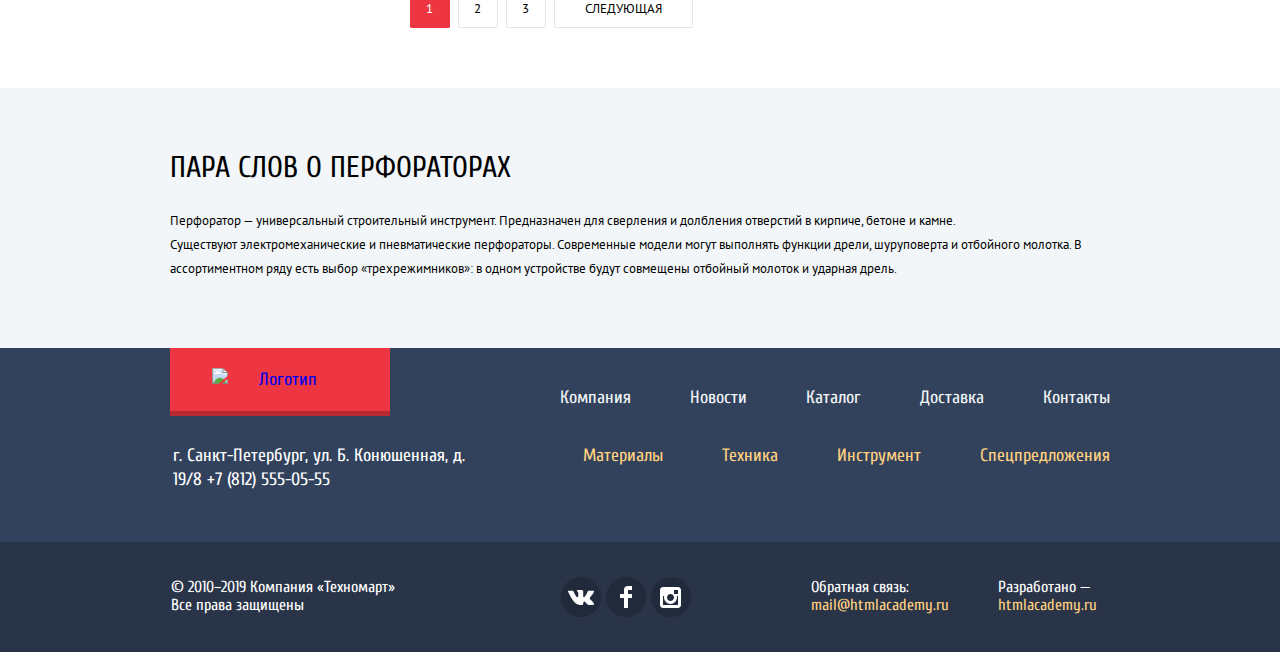
==== commit b64b1a4b: "Минификация" ====
--- a/catalog.html
+++ b/catalog.html
@@ -7,7 +7,7 @@
   <link href="https://fonts.googleapis.com/css?family=Cuprum:400,400i,700%7CPT+Sans&display=swap&subset=cyrillic"
     rel="stylesheet">
   <link href="./css/normalize.css" rel="stylesheet">
-  <link href="./css/style.css" rel="stylesheet">
+  <link href="./css/style.min.css" rel="stylesheet">
 </head>
 
 <body class="inner-page">
@@ -354,7 +354,7 @@
     </div>
     <button class="modal-cart-close accessible" aria-label="Закрыть окно сообщения"><span class="visually-hidden">Закрыть</span></button>
   </div>
-  <script src="./js/script.js"></script>
+  <script src="./js/script.min.js"></script>
 </body>
 
 </html>
--- a/css/style.min.css
+++ b/css/style.min.css
@@ -0,0 +1 @@
+body{margin:0;padding:0;font-family:Cuprum,Arial,sans-serif;font-family:"PT Sans",Arial,sans-serif;font-size:14px;line-height:18px;font-weight:400;color:#000;background-color:#fff}.main-catalog{font-family:"PT Sans",Arial,sans-serif;font-weight:400;font-size:13px;line-height:18px}a{text-decoration:none}.button{display:inline-block;font-size:14px;line-height:18px;text-align:center;color:#fff;vertical-align:middle;text-transform:uppercase;background-color:#ee3643;border:none}img{max-width:100%;height:auto}.container{width:940px;margin:0 auto;padding-left:10px;padding-right:10px}.visually-hidden:not(:focus):not(:active){position:absolute;width:1px;height:1px;margin:-1px;border:0;padding:0;white-space:nowrap;-webkit-clip-path:inset(100%);clip-path:inset(100%);clip:rect(0 0 0 0);overflow:hidden}.accessible:focus{-webkit-outline:2px auto rgba(0,150,255,1);-moz-outline:2px auto rgba(0,150,255,1);-ms-outline:2px auto rgba(0,150,255,1);-o-outline:2px auto rgba(0,150,255,1);outline:2px auto rgba(0,150,255,1)}.main-header{width:100%;margin-bottom:59px;font-family:Cuprum,Arial,sans-serif}.inner-page .main-header{margin-bottom:0}.header-top{margin:0;padding:0;min-height:42px;background-color:#293449}.header-top-wrapper{display:-webkit-box;display:-ms-flexbox;display:flex;position:relative}.header-logo{display:-webkit-box;display:-ms-flexbox;display:flex;width:220px;height:42px;-webkit-box-shadow:0 5px #b52933;box-shadow:0 5px #b52933;background-color:#ee3643}.header-logo img{width:109px;height:19px;margin:auto}.header-logo:active,.header-logo:hover{background-color:#ca2c37}.main-search{position:relative;-ms-flex-item-align:center;-ms-grid-row-align:center;align-self:center;width:270px}.main-search-button{position:absolute;top:12px;left:17px;width:17px;height:17px;border:none;outline:0;color:transparent;background-image:url(../img/icon-search.svg);background-repeat:no-repeat;background-position:0 0;background-color:transparent;background-size:contain;opacity:.3;cursor:pointer}.main-search-input{-webkit-box-sizing:border-box;box-sizing:border-box;width:100%;padding-left:48px;padding-top:12px;padding-bottom:12px;font-family:Cuprum,Arial,sans-serif;font-size:17px;line-height:18px;background-color:transparent;border:none}.main-search-input::-webkit-input-placeholder{color:#fff}.main-search-input:-ms-input-placeholder{color:#fff}.main-search-input::-ms-input-placeholder{color:#fff}.main-search-input::placeholder{color:#fff}.main-search-input:focus{color:#000;background-color:#fff}.main-search-button:hover,.main-search-input:hover+.main-search-button{opacity:1}.main-search-input:focus+.main-search-button{background-image:url(../img/icon-search-red.svg);background-repeat:no-repeat;background-position:0 0;background-size:contain;opacity:1}.session-menu{display:-webkit-box;display:-ms-flexbox;display:flex;-ms-flex-wrap:wrap;flex-wrap:wrap;-webkit-box-pack:end;-ms-flex-pack:end;justify-content:flex-end;-webkit-box-align:center;-ms-flex-align:center;align-items:center;width:450px;margin-left:auto}.order{display:block;width:110px;margin:0;padding-right:19px;padding-left:21px;padding-top:12px;padding-bottom:12px;font-family:Cuprum,Arial,sans-serif;font-size:17px;line-height:18px;color:#fff;background-color:#63a63e}.order:hover{background-color:#5fbb2d}.order:active{background-color:#518534}.bookmarks{display:block;position:relative;width:106px;padding-top:12px;padding-bottom:12px;padding-left:44px;font-family:Cuprum,Arial,sans-serif;font-size:17px;line-height:18px;color:#fff}.bookmarks::before{content:"";position:absolute;width:14px;height:16px;left:17px;top:12px;background-image:url(../img/icon-bookmark.svg);background-repeat:no-repeat;background-position:0 0;background-size:contain;opacity:.3}.shopping-bag{display:block;position:relative;width:100px;padding-top:12px;padding-bottom:12px;padding-left:50px;font-family:Cuprum,Arial,sans-serif;font-size:17px;line-height:18px;color:#fff}.shopping-bag::before{content:"";position:absolute;width:15px;height:15px;left:18px;top:12px;background-image:url(../img/icon-cart.svg);background-repeat:no-repeat;background-position:0 0;background-size:contain;opacity:.3}.bookmarks:hover,.header-top label:hover,.shopping-bag:hover{background-color:#212a3a}.bookmarks:hover::before,.shopping-bag:hover::before{opacity:1}.bookmarks:active,.shopping-bag:active{opacity:.6;background-color:#161d29}.item-added{background-color:#ee3643}.header-middle{width:100%;padding-bottom:65px;background-color:#f3f7f8}.header-middle-wrapper{display:-webkit-box;display:-ms-flexbox;display:flex;-webkit-box-pack:start;-ms-flex-pack:start;justify-content:flex-start;margin-bottom:39px}.main-headline{display:block;width:200px;margin-top:49px;margin-right:52px;margin-left:52px;margin-bottom:0;padding:0;font-size:16px;line-height:23px;font-style:italic;font-weight:400;text-align:left;color:#ee3643}.header-contacts{width:300px;padding:0;margin-top:46px;margin-right:16px;margin-bottom:0;margin-left:16px}.contacts-phone,.contacts-phone:active,.contacts-phone:hover{position:relative;display:inline-block;vertical-align:middle;margin:0;margin-bottom:3px;padding-top:10px;padding-bottom:9px;padding-left:71px;padding-right:50px;font-size:21px;line-height:21px;color:#ee3643;border:3px solid #fff}.contacts-phone::before{content:"";position:absolute;width:19px;height:19px;top:10px;left:12px;background-image:url(../img/icon-phone.svg);background-repeat:no-repeat;background-position:0 0;background-size:contain}.contacts-address{display:block;padding:0;padding-left:10px;margin:0;font-size:14px;line-height:24px;color:#32425c}.user-navigation{display:-webkit-box;display:-ms-flexbox;display:flex;-webkit-box-pack:end;-ms-flex-pack:end;justify-content:flex-end;width:300px;padding:0;padding-top:45px;margin:0;margin-left:4px;list-style:none}.login-link,.registration-link{padding:0;margin:0}.user-navigation a{display:inline-block;vertical-align:middle;padding:13px 24px;margin:0;font-size:21px;line-height:21px;color:#000;background-color:#fff}.login-link .login-link-icon{position:relative;width:50px;padding-left:47px;margin-right:10px}.login-link svg{position:absolute;width:20px;height:17px;top:15px;left:14px}.login-link-icon:hover path{fill:#32425c}.inner-page .user-navigation-wrapper{display:-webkit-box;display:-ms-flexbox;display:flex;-webkit-box-pack:start;-ms-flex-pack:start;justify-content:flex-start;-ms-flex-wrap:wrap;flex-wrap:wrap;width:300px;margin:0;padding:0}.inner-page .icon-user-profile{position:relative;display:inline-block;vertical-align:middle;width:193px;padding-top:13px;padding-bottom:11px;padding-left:46px;padding-right:5px;margin:0;font-size:21px;line-height:21px;color:#000;background-color:#fff}.icon-user-profile svg{position:absolute;width:20px;height:18px;top:13px;left:13px}.login-link-icon:hover path{fill:#32425c}.inner-page .logout-link-icon{width:20px;height:17px;padding-top:14px;padding-right:10px;padding-bottom:14px;padding-left:24px}.icon-user-profile:hover path,.logout-link-icon:hover path{fill:#32425c;background-color:#fff}.icon-user-profile:active path,.logout-link-icon:active path{fill:#c5c5c5;background-color:#fff}.inner-page .icon-user-profile:hover{color:#000;background-color:#fff}.inner-page .icon-user-profile:active{color:rgba(0,0,0,.3)}.user-options{display:block;margin:0;margin-left:22px;padding:0}.user-account-link,.user-orders-link{display:inline-block;vertical-align:middle;text-align:center;list-style:none;padding:0;margin:0;margin-top:4px}.user-account-link{position:relative;margin-left:29px}.user-account-link::before{content:"";position:absolute;left:-18px;top:7px;background-color:#32425c;width:4px;height:4px;border-radius:50%}.user-account-link a,.user-orders-link a{padding:0;margin:0;font-size:16px;line-height:18px;text-decoration:underline;color:#32425c;background-color:#f1f5f7}.user-account-link a:hover,.user-orders-link a:hover{color:#ee3643}.user-account-link a:active,.user-orders-link a:active{color:#32425c;opacity:.3}.user-navigation a:hover{color:#ee3643}.user-profile-link a:hover{color:#000}.user-profile-link a:hover::before{opacity:1}.site-navigation{display:-webkit-box;display:-ms-flexbox;display:flex;-ms-flex-wrap:wrap;flex-wrap:wrap;-webkit-box-pack:start;-ms-flex-pack:start;justify-content:flex-start;width:940px;margin:0;padding:0;list-style:none;color:#fff;background-color:#32425c;-webkit-box-shadow:0 5px #293449;box-shadow:0 5px #293449}.site-navigation li{min-width:45px;margin:0;padding:0}.site-navigation li:first-child{margin-left:21px;margin-right:4px}.site-navigation li:last-child{margin-right:21px;margin-left:3px}.site-navigation .current-page,.site-navigation a{display:block;margin:0;padding-top:20px;padding-right:30px;padding-left:30px;padding-bottom:18px;font-size:17px;line-height:17px;color:#fff}.site-navigation a:hover{background-color:#293449}.site-navigation a:active{opacity:.5;background-color:#1d2739}.main-content{margin-bottom:86px}.promo{display:-webkit-box;display:-ms-flexbox;display:flex;-webkit-box-pack:start;-ms-flex-pack:start;justify-content:flex-start;-ms-flex-wrap:wrap;flex-wrap:wrap;margin-bottom:53px;font-family:Cuprum,Arial,sans-serif;font-size:18px;line-height:24px;color:#fff}.other-promo,.products-promo{display:-webkit-box;display:-ms-flexbox;display:flex;-webkit-box-pack:start;-ms-flex-pack:start;justify-content:flex-start;list-style:none;padding:0;margin:0}.other-promo h3,.products-promo h3{padding:0;padding-left:22px;padding-top:21px;margin:0;margin-bottom:12px;font-size:24px;line-height:30px}.promo-button{width:135px;padding-top:11px;padding-bottom:10px;margin-left:24px;border-radius:2px;background-color:rgba(0,0,0,.1);cursor:pointer}.promo-button:hover{background-color:rgba(0,0,0,.2)}.promo-button:active{background-color:rgba(0,0,0,.3)}.other-promo-item .flag,.products-promo-item .flag{position:absolute;top:0;right:0;width:60px;height:60px;text-indent:-1000px;overflow:hidden;z-index:1}.other-promo-item .flag-new,.products-promo-item .flag-new{background-image:url(../img/new-flag.png);background-repeat:no-repeat;background-position:0 0}.products-promo{width:940px}.other-promo-item,.products-promo-item{position:relative;width:300px;height:123px;margin-right:20px;margin-bottom:20px}.products-promo-item:first-child{background-color:#ffbf47;background-image:url(../img/icon-1.svg);background-repeat:no-repeat;background-position:213px 31px;background-size:44px 65px}.products-promo-item:nth-child(2){background-color:#3bbce3;background-image:url(../img/icon-2.svg);background-repeat:no-repeat;background-position:197px 33px;background-size:75px 61px}.products-promo-item:nth-child(3){background-color:#dc91d8;margin-right:0;background-image:url(../img/icon-3.svg);background-repeat:no-repeat;background-position:191px 31px;background-size:78px 62px}.slider-promo{width:620px;height:266px;margin-right:20px;position:relative}.slider-container{width:620px;height:266px;position:relative;overflow:hidden}.slides{width:620px;height:266px;background-color:#4e4745}.slides h3{display:inline-block;vertical-align:top;font-size:36px;line-height:36px;text-transform:uppercase;padding:0;margin-right:0;margin-top:23px;margin-left:24px;margin-bottom:2px}.slides p{padding:0;margin:0;margin-left:25px}.slider-promo .button-slider{position:absolute;z-index:2;top:206px;left:25px;padding-top:11px;padding-bottom:9px;padding-left:49px;padding-right:47px;border-radius:2px}.slider-promo .button-slider:hover{background-color:#ca2c37}.slider-promo .button-slider:active{background-color:#ba2732}.slide-1{display:none;background-image:url(../img/bg-promo-slider-1.jpg);background-position:0 0;background-repeat:no-repeat}.slide-2{display:none;background-image:url(../img/bg-promo-slider-2.jpg);background-position:0 0;background-repeat:no-repeat}.slide-active{display:block}.slider-promo-input{display:none}.slider-promo .control-dots{z-index:2;left:50%;margin-left:-15px;bottom:30px;position:absolute}.dot{display:inline-block;vertical-align:middle;padding:0;width:10px;height:10px;background-color:#fff;border:2px solid #fff;border-radius:50%}.dot:focus{outline:0;-webkit-box-shadow:0 0 2px 4px #4d90fe;box-shadow:0 0 4px 2px #4d90fe;border-radius:50%}.dot-active{background-color:#ee3643}.dot-right{margin-left:5px}.slider-promo-buttons .arrow-left,.slider-promo-buttons .arrow-right{z-index:2;position:absolute;top:114px;padding:0;border:none;background-color:transparent;width:22px;height:40px}.arrow-right{right:20px}.arrow-left{left:25px}.other-promo{-webkit-box-orient:vertical;-webkit-box-direction:normal;-ms-flex-direction:column;flex-direction:column;width:300px}.other-promo-item:first-child{background-color:#8ed78f;margin-right:0;background-image:url(../img/icon-4.svg);background-repeat:no-repeat;background-position:196px 26px;background-size:59px 72px}.other-promo-item:last-child{background-color:#ffc047;margin-right:0;margin-bottom:0;background-image:url(../img/icon-5.svg);background-repeat:no-repeat;background-position:191px 32px;background-size:78px 63px}.popular-manufacturers,.popular-products{position:relative;margin-bottom:2px}.popular-manufacturers-header,.popular-products-header{display:-webkit-box;display:-ms-flexbox;display:flex;-webkit-box-align:center;align-items:center;-ms-flex-align:center;-webkit-box-pack:justify;-ms-flex-pack:justify;justify-content:space-between;margin-bottom:19px;padding-top:5px;padding-right:24px;padding-bottom:4px;padding-left:28px;background-color:#f9f5f0}.popular-manufacturers h2,.popular-products h2{font-family:Cuprum,Arial,sans-serif;font-size:30px;font-weight:400;line-height:30px;text-transform:uppercase}.popular-manufacturers-button,.popular-products-button{width:253px;padding-top:11px;padding-bottom:9px;border-radius:3px;margin-top:-1px;font-family:Cuprum,Arial,sans-serif;font-size:14px;font-weight:400}.popular-manufacturers-button:hover,.popular-products-button:hover{background-color:#ca2c37}.popular-manufacturers-button:active,.popular-products-button:active{background-color:#ba2732}.popular-manufacturers{margin-bottom:66px}.popular-manufacturers-wrapper{display:-webkit-box;display:-ms-flexbox;display:flex;-ms-flex-wrap:wrap;flex-wrap:wrap;margin-left:-20px;-webkit-box-pack:start;-ms-flex-pack:start;justify-content:flex-start}.popular-manufacturers-item{display:-webkit-box;display:-ms-flexbox;display:flex;margin-left:20px;margin-bottom:20px;-webkit-box-align:center;-ms-flex-align:center;align-items:center;-webkit-box-pack:center;-ms-flex-pack:center;justify-content:center;width:218px;height:143px;border:1px solid #ebebeb}.popular-manufacturers-item:hover{-webkit-box-shadow:0 10px 25px rgba(41,52,73,.5);box-shadow:0 10px 25px rgba(41,52,73,.5)}.popular-manufacturers-item:active{opacity:.3;-webkit-box-shadow:0 4px 10px rgba(41,52,73,.5);box-shadow:0 4px 10px rgba(41,52,73,.5)}.manufacturer-1{margin-top:0}.manufacturer-2{margin-top:-3px;margin-left:-1px}.manufacturer-3{margin-top:-3px}.manufacturer-4{margin-top:-13px;margin-left:-2px}.manufacturer-5{margin-top:4px;margin-left:4px}.manufacturer-6{margin-top:0;margin-left:-4px}.manufacturer-7{margin-top:0}.manufacturer-8{margin-top:-6px;margin-left:4px}.services{background-color:#f4f7f9;margin-bottom:80px}.services-wrapper{width:950px;margin:0 auto;padding-left:10px}.services h2{font-family:Cuprum,Arial,sans-serif;font-size:30px;line-height:30px;font-weight:400;padding-left:0;padding-top:65px;padding-bottom:25px;padding-right:0;margin:0;text-transform:uppercase}.services-brief{margin:0;margin-bottom:38px;padding:0;padding-right:540px;font-family:"PT Sans",Arial,sans-serif;font-size:13px;line-height:24px}.services-columns{display:-webkit-box;display:-ms-flexbox;display:flex;-webkit-box-pack:justify;-ms-flex-pack:justify;justify-content:space-between}.services-list{position:relative;width:240px;list-style:none;padding:0;padding-top:32px;margin:0}.services-list::after{content:"";position:absolute;top:0;right:0;width:10px;height:279px;background-image:url(../img/shadow.png);background-repeat:no-repeat;background-position:0 0}.services-item{display:inline-block;vertical-align:top;text-align:left;width:240px;-webkit-box-shadow:inset 0 1px #405069,inset 0 -2px #293449;box-shadow:inset 0 1px #405069,inset 0 -2px #293449;color:#fff;background-color:#32425c;padding-left:22px;padding-top:14px;padding-bottom:18px;border:none;font-family:Cuprum,Arial,sans-serif;font-size:21px;line-height:30px;font-weight:700}.services-item:hover{background-color:#293449;-webkit-box-shadow:none;box-shadow:none}.services-item.active,.services-item:active{color:#32425c;background-color:#fff;-webkit-box-shadow:none;box-shadow:none}.services-slider{position:relative;width:630px}.services-slides{position:relative;width:630px;height:315px;overflow:hidden}.services-slide{display:none;width:630px;height:315px;background-color:#f4f8f9}.services-slide h3{font-family:Cuprum,Arial,sans-serif;font-size:36px;line-height:36px;margin:0;margin-bottom:24px;padding:0;padding-top:31px;font-weight:400;color:#32425c;text-transform:uppercase}.services-description{margin:0;padding:0;color:#32425c;font-size:13px;line-height:24px;font-family:"PT Sans",Arial,sans-serif;white-space:pre-line}.services-slide-1 .services-description{padding-right:327px;padding-bottom:130px}.services-slide-1{background-image:url(../img/bg-services-slider-1.png);background-repeat:no-repeat;background-position:151px 55px}.services-slide-2 .services-description{padding-right:220px;padding-bottom:110px}.services-slide-2{background-image:url(../img/bg-services-slider-2.png);background-repeat:no-repeat;background-position:238px 35px}.services-slide-3 .services-description{padding-right:340px;padding-bottom:27px}.services-slide-3{background-image:url(../img/bg-services-slider-3.png);background-repeat:no-repeat;background-position:165px 32px}.services-slide-active{display:block}.button-credit{padding-top:11px;padding-bottom:9px;padding-left:44px;padding-right:45px;border-radius:2px;margin-bottom:112px}.button-credit:hover{background-color:#ca2c37}.button-credit:active{background-color:#ba2732}.index-columns{display:-webkit-box;display:-ms-flexbox;display:flex;-webkit-box-pack:justify;-ms-flex-pack:justify;justify-content:space-between;color:#000;background-color:#fff}.about-us{width:550px;padding:0;margin:0}.contacts{margin:0;padding:0;width:300px}.about-us h2,.contacts h2{display:block;padding:0;margin:0;margin-bottom:26px;font-family:Cuprum,Arial,sans-serif;font-size:30px;font-weight:400;line-height:30px;text-transform:uppercase}.about-us p,.contacts p{padding:0;margin:0;margin-bottom:24px;font-family:"PT Sans",Arial,sans-serif;font-weight:400;font-size:13px;line-height:24px}.about-us p:last-of-type{width:390px;margin-bottom:21px}.contacts p{width:185px;margin-bottom:30px}.delivery-companies{padding:0;padding-left:36px;margin:0;margin-bottom:36px;list-style:none;font-family:Cuprum,Arial,sans-serif;font-size:18px;line-height:20px}.delivery-companies li{position:relative;margin-bottom:20px}.delivery-companies li::before{content:"";position:absolute;top:9px;left:-36px;width:25px;height:2px;background-color:#ee3643}.delivery-companies li:last-child{margin-bottom:0}.button-about-us,.button-feedback{padding-top:11px;padding-bottom:9px;border-radius:3px;font-family:Cuprum,Arial,sans-serif;font-weight:400;font-size:14px;line-height:18px}.button-about-us:hover,.button-feedback:hover{background-color:#ca2c37}.button-about-us:active,.button-feedback:active{background-color:#ba2732}.button-about-us{padding-left:40px;padding-right:40px}.button-feedback{width:295px;padding-left:5px}.map-link{display:block;margin-bottom:36px}.contacts .map{width:300px;height:158px;margin:0;padding:0}.breadcrumbs{display:-webkit-box;display:-ms-flexbox;display:flex;-webkit-box-pack:start;-ms-flex-pack:start;justify-content:flex-start;-ms-flex-wrap:wrap;flex-wrap:wrap;padding:0;margin-top:21px;margin-bottom:20px;list-style:none}.breadcrumbs li{position:relative;margin-right:42px;margin-left:0}.breadcrumbs li:last-child{margin-right:0}.breadcrumbs li::before{position:absolute;content:"";width:8px;height:12px;top:2px;left:-24px;background-color:#fff;background-image:url(../img/icon-right-small.svg);background-position:0 0}.breadcrumbs li:first-child::before{display:none}.breadcrumbs a,.breadcrumbs a:active,.breadcrumbs a:hover{font-size:13px;line-height:18px;text-transform:uppercase;color:#000}.icon-home a{position:relative;padding-left:12px}.icon-home a::before{position:absolute;content:"";top:1px;left:-2px;width:17px;height:17px;background-color:#fff;background-image:url(../img/icon-home.svg);background-position:0 0;background-repeat:no-repeat}.catalog-columns{display:-webkit-box;display:-ms-flexbox;display:flex;-webkit-box-pack:justify;-ms-flex-pack:justify;justify-content:space-between}.catalog{width:700px}.main-catalog-heading{display:block;margin:0;margin-bottom:20px;padding:0;padding-top:30px;padding-bottom:30px;padding-left:28px;font-family:Cuprum,Arial,sans-serif;font-weight:400;font-size:30px;line-height:30px;text-transform:uppercase;background-color:#f2f6f8}.filters{width:220px}.filters h2{margin:0;margin-bottom:11px;padding:0;padding-top:9px;padding-bottom:11px;padding-left:18px;font-size:13px;line-height:18px;text-transform:uppercase;background-color:#f7f3ec}.filter fieldset{display:block;margin:0;margin-bottom:18px;padding:0;padding-bottom:24px;border:none;border-bottom:1px solid #e5e5e5}.filter fieldset:nth-child(3){border-bottom:0}.filter fieldset:nth-child(2){padding-bottom:0;margin-bottom:20px}.filter legend{margin:0;margin-bottom:13px;padding:0;font-size:17px;line-height:30px;font-weight:700;text-transform:uppercase}.filter-list{margin:0;padding:0;list-style:none;font-size:15px;line-height:20px;text-transform:uppercase}.filter-option{margin:0;padding:0;padding-bottom:20px;padding-left:18px}.filter-input{opacity:0}.filter-input+label{position:relative}.filter-input-checkbox+label::before{content:"";position:absolute;top:0;left:-35px;width:19px;height:19px;border:2px solid #c5c5c5;border-radius:2px}.filter-input-checkbox:checked+label::after{content:"";position:absolute;top:2px;left:-30px;width:17px;height:7px;border-left:4px solid #c5c5c5;border-bottom:4px solid #c5c5c5;-webkit-transform:rotate(-44.33deg);-ms-transform:rotate(-44.33deg);transform:rotate(-44.33deg)}.filter-input-checkbox:focus+label::before{-webkit-box-shadow:0 0 4px 2px #4d90fe;box-shadow:0 0 4px 2px #4d90fe}.filter-input-radio+label::before{content:"";position:absolute;top:0;left:-35px;border:4px solid #c5c5c5;border-radius:50%;width:17px;height:17px}.filter-input-radio:checked+label::after{content:"";position:absolute;top:4px;left:-31px;background-color:#c5c5c5;border:4px solid #fff;border-radius:50%;width:9px;height:9px}.filter-input-checkbox:hover+label::after,.filter-input-checkbox:hover+label::before,.filter-input-radio:hover+label::before{border-color:#b5b5b5}.filter-input-radio:hover+label::after{background-color:#b5b5b5}.filter-input-radio:focus+label::before{-webkit-box-shadow:0 0 4px 2px #4d90fe;box-shadow:0 0 4px 2px #4d90fe;border-radius:50%}.filter-price-slider{-webkit-box-sizing:border-box;box-sizing:border-box;width:220px;height:80px;margin-bottom:9px;background-color:#f7f3ec;border:1px solid #f7f3ec;border-radius:3px}.slider-scale{margin:38px 20px;width:180px;height:2px;background-color:#d7dcde}.slider-scale-fill{position:relative;width:152px;height:2px;background-color:#00ca74;cursor:pointer}.lever-left,.lever-right{position:absolute;display:block;width:4px;height:4px;top:-8px;left:0;background-color:#ababab;border:8px solid #fff;border-radius:50%;-webkit-box-shadow:0 2px 1px #e0ddd8;box-shadow:0 2px 1px #e0ddd8}.lever-right{left:140px}.lever-left:focus,.lever-right:focus{outline:0;-webkit-box-shadow:0 0 2px 4px #4d90fe;box-shadow:0 0 4px 2px #4d90fe;border-radius:50%}.slider-value{display:-webkit-box;display:-ms-flexbox;display:flex;-webkit-box-pack:justify;-ms-flex-pack:justify;justify-content:space-between;width:220px;list-style:none;margin:0;padding:0}.slider-value p{font-size:16px;line-height:18px;margin-top:10px;margin-bottom:10px}.slider-value input::-webkit-input-placeholder{font:inherit;font-size:17px;line-height:18px;color:#000}.slider-value input:-ms-input-placeholder{font:inherit;font-size:17px;line-height:18px;color:#000}.slider-value input::-ms-input-placeholder{font:inherit;font-size:17px;line-height:18px;color:#000}.slider-value input::placeholder{font:inherit;font-size:17px;line-height:18px;color:#000}.slider-max-value,.slider-min-value{display:inline-block;text-align:center;vertical-align:middle;margin:0;padding:0;padding-top:10px;padding-bottom:10px;width:95px;height:18px;background-color:#f7f3ec;border-radius:3px;border:none}.slider-min-value{padding-left:4px}.filter-input:disabled+label{color:#000;opacity:.5}.filter-button{margin-top:18px;padding-top:9px;padding-bottom:9px;padding-left:37px;padding-right:38px;font-size:13px;line-height:18px;color:#000;background-color:#fff;border:1px solid #e5e5e5;border-radius:2px}.sorting{position:relative;display:-webkit-box;display:-ms-flexbox;display:flex;-ms-flex-wrap:wrap;flex-wrap:wrap;-webkit-box-pack:justify;-ms-flex-pack:justify;justify-content:space-between;width:700px;margin-bottom:18px;background-color:#f7f3ec}.sorting h3{margin:0;padding-left:19px;padding-top:9px;font-size:13px;line-height:18px;text-transform:uppercase;width:84px}.sorting-list{display:-webkit-box;display:-ms-flexbox;display:flex;width:460px;margin:0;padding:0;list-style:none}.sorting-item{min-width:52px;margin:0;padding:0;padding-top:9px;padding-bottom:10px}.sorting-list a{display:inline-block;vertical-align:middle;font-size:13px;line-height:18px;color:#000;opacity:.3;border-bottom:1px dotted #ee3643;text-transform:uppercase}.sorting-list .sorting-item-down,.sorting-list .sorting-item-up{border:none}.sorting-item:first-child{padding-right:70px}.sorting-item:nth-child(2){padding-right:66px}.sorting-list a:hover{color:#000;opacity:1;border-bottom:1px solid #ee3643}.sorting-list .sorting-item-down:hover,.sorting-list .sorting-item-up:hover{border:none}.sorting-item-active a{opacity:1;border-bottom:none;color:#ee3643;cursor:default}.sorting-item-active path{fill:#ee3643}.catalog-list{display:-webkit-box;display:-ms-flexbox;display:flex;-ms-flex-wrap:wrap;flex-wrap:wrap;-webkit-box-pack:start;-ms-flex-pack:start;justify-content:flex-start;margin:0;padding:0;list-style:none;font-size:0}.sorting-item-down,.sorting-item-up{position:absolute;display:block;padding:0;width:11px;height:10px;border:none}.sorting-item-up{top:10px;right:49px}.sorting-item-down{top:10px;right:17px}.sorting-item-down:hover path,.sorting-item-up:hover path{fill:#000;border:none}.sorting-item-down:active path,.sorting-item-up:active path{fill:#ee3643;border:none}.catalog-item{position:relative;display:-webkit-box;display:-ms-flexbox;display:flex;-webkit-box-orient:vertical;-webkit-box-direction:normal;-ms-flex-direction:column;flex-direction:column;width:218px;margin-right:20px;margin-bottom:18px;padding-top:2px;line-height:20px;font-family:"PT Sans",Arial,sans-serif;font-size:18px;font-weight:700;text-align:center;border:1px solid #eaeaea}.catalog-item:nth-child(3n){margin-right:0}.popular-products .catalog-item:nth-child(3n){margin-right:20px}.popular-products .catalog-item:nth-child(4n){margin-right:0}.catalog-item .flag{position:absolute;top:-1px;right:-1px;width:60px;height:60px;text-indent:-1000px;overflow:hidden;z-index:2}.catalog-item .flag-new{background-image:url(../img/new-flag.png);background-repeat:no-repeat;background-position:0 0}.item-adding{display:none;position:absolute;top:0;left:0;width:218px;height:88px;padding:42px 0;background-color:#fff;z-index:1}.catalog-item:hover .item-adding{display:block}.item-adding .to-bookmarks,.item-adding .to-cart{display:block;width:129px;margin:0 auto;margin-bottom:7px;padding:8px 0;background-color:#63a63e;border:3px solid #63a63e;border-bottom-color:#367315;border-radius:3px;color:#fff;font-size:14px;font-weight:400;font-family:Cuprum,Arial,sans-serif;line-height:18px;text-decoration:none;text-transform:uppercase}.to-cart{position:relative}.to-cart:hover{background-color:#5fbb2d;border-color:#5fbb2d;border-bottom-color:#367315}.to-cart:active{background-color:#518534;border-color:#518534}.to-cart::before{content:"";position:absolute;width:15px;height:15px;top:9px;left:11px;background-image:url(../img/icon-cart.svg);background-repeat:no-repeat;background-position:0 0;opacity:.3}.to-cart:active::before,.to-cart:hover::before{opacity:1}.item-adding .to-bookmarks{color:#32425c;background-color:#fff;border-color:#63a63e}.to-bookmarks:hover{border-color:#32425c}.to-bookmarks:active{opacity:.3}.catalog-item-image{width:218px;height:168px}.catalog-item-title{min-height:40px;padding:0 25px;margin-top:11px;margin-bottom:11px;font-family:"PT Sans",Arial,sans-serif;font-size:18px;font-weight:700;line-height:20px;color:#000}.old-price{min-height:20px;margin-top:0;margin-bottom:7px;color:#999;text-decoration:line-through;text-transform:uppercase;font-size:17px;line-height:18px;font-weight:700}.current-price{position:relative;width:80px;margin-top:auto;margin-right:39px;margin-bottom:18px;margin-left:42px;padding-top:11px;padding-right:33px;padding-left:28px;padding-bottom:12px;color:#fff;background-image:url("data:image/svg+xml,%3Csvg xmlns='http://www.w3.org/2000/svg' width='141' height='38' viewBox='0 0 141 38'%3E%3Cpath fill='%23EE3643' d='M121.632 0H3C1.35 0 0 1.35 0 3v32c0 1.65 1.35 3 3 3h118.632L141 19 121.632 0z'/%3E%3C/svg%3E");background-repeat:no-repeat;text-transform:uppercase;font-size:17px;line-height:18px;font-weight:700}.catalog-item:hover{border-color:transparent;-webkit-box-shadow:0 10px 25px rgba(41,52,73,.5);box-shadow:0 10px 25px rgba(41,52,73,.5)}.pagination{padding:0;padding-top:27px;list-style:none;margin-bottom:70px}.pagination-item{display:inline-block;vertical-align:middle;margin-right:5px}.pagination a{padding-top:9px;padding-right:16px;padding-bottom:10px;padding-left:15px;font-size:13px;line-height:18px;text-transform:uppercase;color:#000;border:1px solid #e5e5e5;border-radius:2px}.pagination-item-next a{padding-left:30px;padding-right:30px}.pagination a:hover{border:1px solid #bdc6ca}.pagination a:active{border:1px solid #ee3643}.pagination-item-current a{color:#fff;background-color:#ee3643;border:1px solid #ee3643}.catalog-description{background-color:#f2f6f8;padding-bottom:67px}.catalog-description h2{margin:0;padding:0;padding-top:65px;margin-bottom:26px;font-size:30px;line-height:30px;font-family:Cuprum,Arial,sans-serif;font-weight:400;text-transform:uppercase}.catalog-description p{font-size:13px;line-height:24px;margin:0}.main-footer{display:-webkit-box;display:-ms-flexbox;display:flex;-webkit-box-orient:vertical;-webkit-box-direction:normal;-ms-flex-direction:column;flex-direction:column;margin:0;padding:0;color:#fff;background-color:#32425c;font-family:Cuprum,Arial,sans-serif}.inner-page .main-footer{margin-top:0}.footer-middle,.footer-top{width:940px;margin:0;padding:0;font-size:18px;line-height:24px}.footer-top{display:-webkit-box;display:-ms-flexbox;display:flex}.footer-logo{display:-webkit-box;display:-ms-flexbox;display:flex;width:220px;height:63px;text-align:center;-webkit-box-shadow:0 5px #b52933;box-shadow:0 5px #b52933;background-color:#ee3643}.footer-logo img{width:137px;height:23px;margin-top:20px;margin-bottom:19px;margin-left:auto;margin-right:auto}.footer-navigation-list{display:-webkit-box;display:-ms-flexbox;display:flex;-webkit-box-pack:end;-ms-flex-pack:end;justify-content:flex-end;-ms-flex-wrap:wrap;flex-wrap:wrap;width:720px;margin:0;padding:0;margin-left:420px}.footer-navigation-list li{padding:0;margin:0}.catalog-menu,.footer-navigation-list{margin:0;padding:0;list-style:none}.footer-navigation-list a{display:block;margin:0;padding:0;padding-top:38px;padding-left:59px;color:#f1f5f7}.footer-middle{display:-webkit-box;display:-ms-flexbox;display:flex;-webkit-box-pack:justify;-ms-flex-pack:justify;justify-content:space-between;margin-bottom:50px}.footer-contacts{margin:0;padding:0;padding-top:33px;padding-left:3px;width:325px;font-size:18px;line-height:24px;font-style:normal}.catalog-menu{display:-webkit-box;display:-ms-flexbox;display:flex;-webkit-box-pack:end;-ms-flex-pack:end;justify-content:flex-end;width:550px;margin-top:33px}.catalog-menu a{display:block;min-width:55px;margin:0;padding:0;padding-left:59px;color:#ffd180}.catalog-menu a:hover,.footer-navigation-list a:hover{text-decoration:underline}.catalog-menu a:active,.footer-navigation-list a:active{opacity:.5}.footer-bottom{width:100%;background-color:#293449;font-size:16px;line-height:18px}.footer-bottom-wrapper{display:-webkit-box;display:-ms-flexbox;display:flex;width:940px;margin:0 auto}.footer-copyright{width:240px;margin:0;margin-right:150px;padding-top:36px;padding-right:1px;padding-bottom:0;padding-left:1px}.footer-social{display:-webkit-box;display:-ms-flexbox;display:flex;-webkit-box-pack:justify;-ms-flex-pack:justify;justify-content:space-between;-ms-flex-wrap:wrap;flex-wrap:wrap;width:130px;margin:0;margin-right:120px;padding:35px 0;list-style:none}.footer-social .social-button{display:-webkit-box;display:-ms-flexbox;display:flex;width:40px;height:40px;border-radius:50%;text-align:center;color:#fff;background-color:#212a3a}.social-button svg{margin:auto}.footer-social a:active,.footer-social a:hover{background-color:#ee3643}.footer-social a:focus{outline:0;-webkit-box-shadow:0 0 2px 4px #4d90fe;box-shadow:0 0 4px 2px #4d90fe;border-radius:50%}.footer-feedback{width:140px;margin:0;padding-top:36px}.studio{width:112px;margin:0;margin-left:20px;padding-top:36px;padding-left:28px}.footer-feedback a,.studio span{color:#ffd180}.footer-feedback a:hover,.studio span:hover{text-decoration:underline}.footer-feedback a:active,.studio span:active{color:#ee3643;text-decoration:none}.modal{display:none;position:fixed;left:50%;top:50%}.modal-map{margin-left:-470px;margin-top:-220px;z-index:2;width:940px;height:446px;padding:0;background-color:#fff;-webkit-box-shadow:0 0 16px 8px rgba(47,42,43,.5);box-shadow:0 0 16px 8px rgba(47,42,43,.5)}.map-show{display:block}.modal-map iframe{position:relative;z-index:2;border:none}.modal-map img{position:absolute;top:0;left:0}.modal-cart-close,.modal-feedback-close,.modal-map-button{position:absolute;width:21px;height:21px;top:9px;left:910px;border:none;outline:0;color:transparent;background-image:url(../img/icon-close.svg);background-repeat:no-repeat;background-size:contain;background-position:0 0;background-color:transparent;cursor:pointer}.modal-map-button{top:9px;left:910px;z-index:3}.modal-cart-close{left:590px}@-webkit-keyframes drop{0%{-webkit-transform:translate(-2000px,-2000px);transform:translate(-2000px,-2000px)}70%{-webkit-transform:translate(30px,30px);transform:translate(30px,30px);-webkit-transform:skewX(-5deg);transform:skewX(-5deg);-webkit-transform:rotate(-15deg);transform:rotate(-15deg)}90%{-webkit-transform:translateX(-10px);transform:translateX(-10px);-webkit-transform:skewX(0);transform:skewX(0)}100%{-webkit-transform:translateX(0);transform:translateX(0)}}@keyframes drop{0%{-webkit-transform:translate(-2000px,-2000px);transform:translate(-2000px,-2000px)}70%{-webkit-transform:translate(30px,30px);transform:translate(30px,30px);-webkit-transform:skewX(-5deg);transform:skewX(-5deg);-webkit-transform:rotate(-15deg);transform:rotate(-15deg)}90%{-webkit-transform:translateX(-10px);transform:translateX(-10px);-webkit-transform:skewX(0);transform:skewX(0)}100%{-webkit-transform:translateX(0);transform:translateX(0)}}.modal-feedback{margin-left:-310px;margin-top:-215px;z-index:2}.modal-feedback-close{top:17px;left:590px}.modal-feedback-show{display:-webkit-box;display:-ms-flexbox;display:flex;-webkit-animation:drop .6s;animation:drop .6s}.feedback-form{display:-webkit-box;display:-ms-flexbox;display:flex;-webkit-box-orient:vertical;-webkit-box-direction:normal;-ms-flex-direction:column;flex-direction:column;width:620px;padding:0;margin:0;background-color:#fff;border-top:7px solid #ff5358;-webkit-box-shadow:0 20px 40px rgba(47,42,43,.75);box-shadow:0 20px 40px rgba(47,42,43,.75)}.feedback-form-wrapper{display:-webkit-box;display:-ms-flexbox;display:flex;-webkit-box-pack:justify;-ms-flex-pack:justify;justify-content:space-between;-ms-flex-wrap:wrap;flex-wrap:wrap;width:460px;margin:0 auto;margin-top:47px;padding:0;list-style:none}.feedback-form-item label{display:block;padding:0;padding-bottom:10px;margin:0;font-size:18px;line-height:18px}.feedback-form-item input,.feedback-form-item input::-webkit-input-placeholder,.feedback-form-item textarea{font-family:"PT Sans",Arial,sans-serif;font-weight:400;font-size:13px;line-height:18px;color:#a9a9a9;background-color:transparent}.feedback-form-item input,.feedback-form-item input:-ms-input-placeholder,.feedback-form-item textarea{font-family:"PT Sans",Arial,sans-serif;font-weight:400;font-size:13px;line-height:18px;color:#a9a9a9;background-color:transparent}.feedback-form-item input,.feedback-form-item input::-ms-input-placeholder,.feedback-form-item textarea{font-family:"PT Sans",Arial,sans-serif;font-weight:400;font-size:13px;line-height:18px;color:#a9a9a9;background-color:transparent}.feedback-form-item input,.feedback-form-item input::placeholder,.feedback-form-item textarea{font-family:"PT Sans",Arial,sans-serif;font-weight:400;font-size:13px;line-height:18px;color:#a9a9a9;background-color:transparent}.feedback-form-item input,.feedback-form-item textarea{-webkit-box-sizing:border-box;box-sizing:border-box;width:220px;margin:0;padding:9px 14px;border:1px solid #dee3e4;border-radius:2px}.feedback-form-item input{margin-bottom:22px}.feedback-form-item textarea{width:460px;padding-bottom:15px}.feedback-bottom{display:block;width:620px;padding:37px 0;margin:0;margin-top:35px;background-color:#f4f4f4}.button-feedback-submit{display:block;width:460px;margin:0 auto;padding:11px 0;border-radius:3px}.modal-cart-show{display:-webkit-box;display:-ms-flexbox;display:flex}.modal-cart{-webkit-box-orient:vertical;-webkit-box-direction:normal;-ms-flex-direction:column;flex-direction:column;z-index:2;width:620px;padding:0;margin:0;margin-left:-310px;margin-top:-140px;background-color:#fff;border-top:7px solid #ff5358;-webkit-box-shadow:0 20px 40px rgba(47,42,43,.75);box-shadow:0 20px 40px rgba(47,42,43,.75)}.modal-cart p{position:relative;padding:0;padding-top:67px;padding-left:178px;padding-bottom:34px;margin:0;font-size:30px;line-height:30px}.modal-cart .icon-in-cart{position:absolute;top:50px;left:78px}.modal-cart-bottom{display:block;width:620px;padding:35px 0;margin:0;margin-top:35px;background-color:#f4f4f4}.button-checkout{padding-top:12px;padding-bottom:11px;padding-left:61px;padding-right:61px;margin-left:77px;margin-right:18px;border-radius:2px}.button-modal-close{padding-top:11px;padding-bottom:11px;padding-left:43px;padding-right:48px;color:#000;background-color:#fff;border-radius:2px}
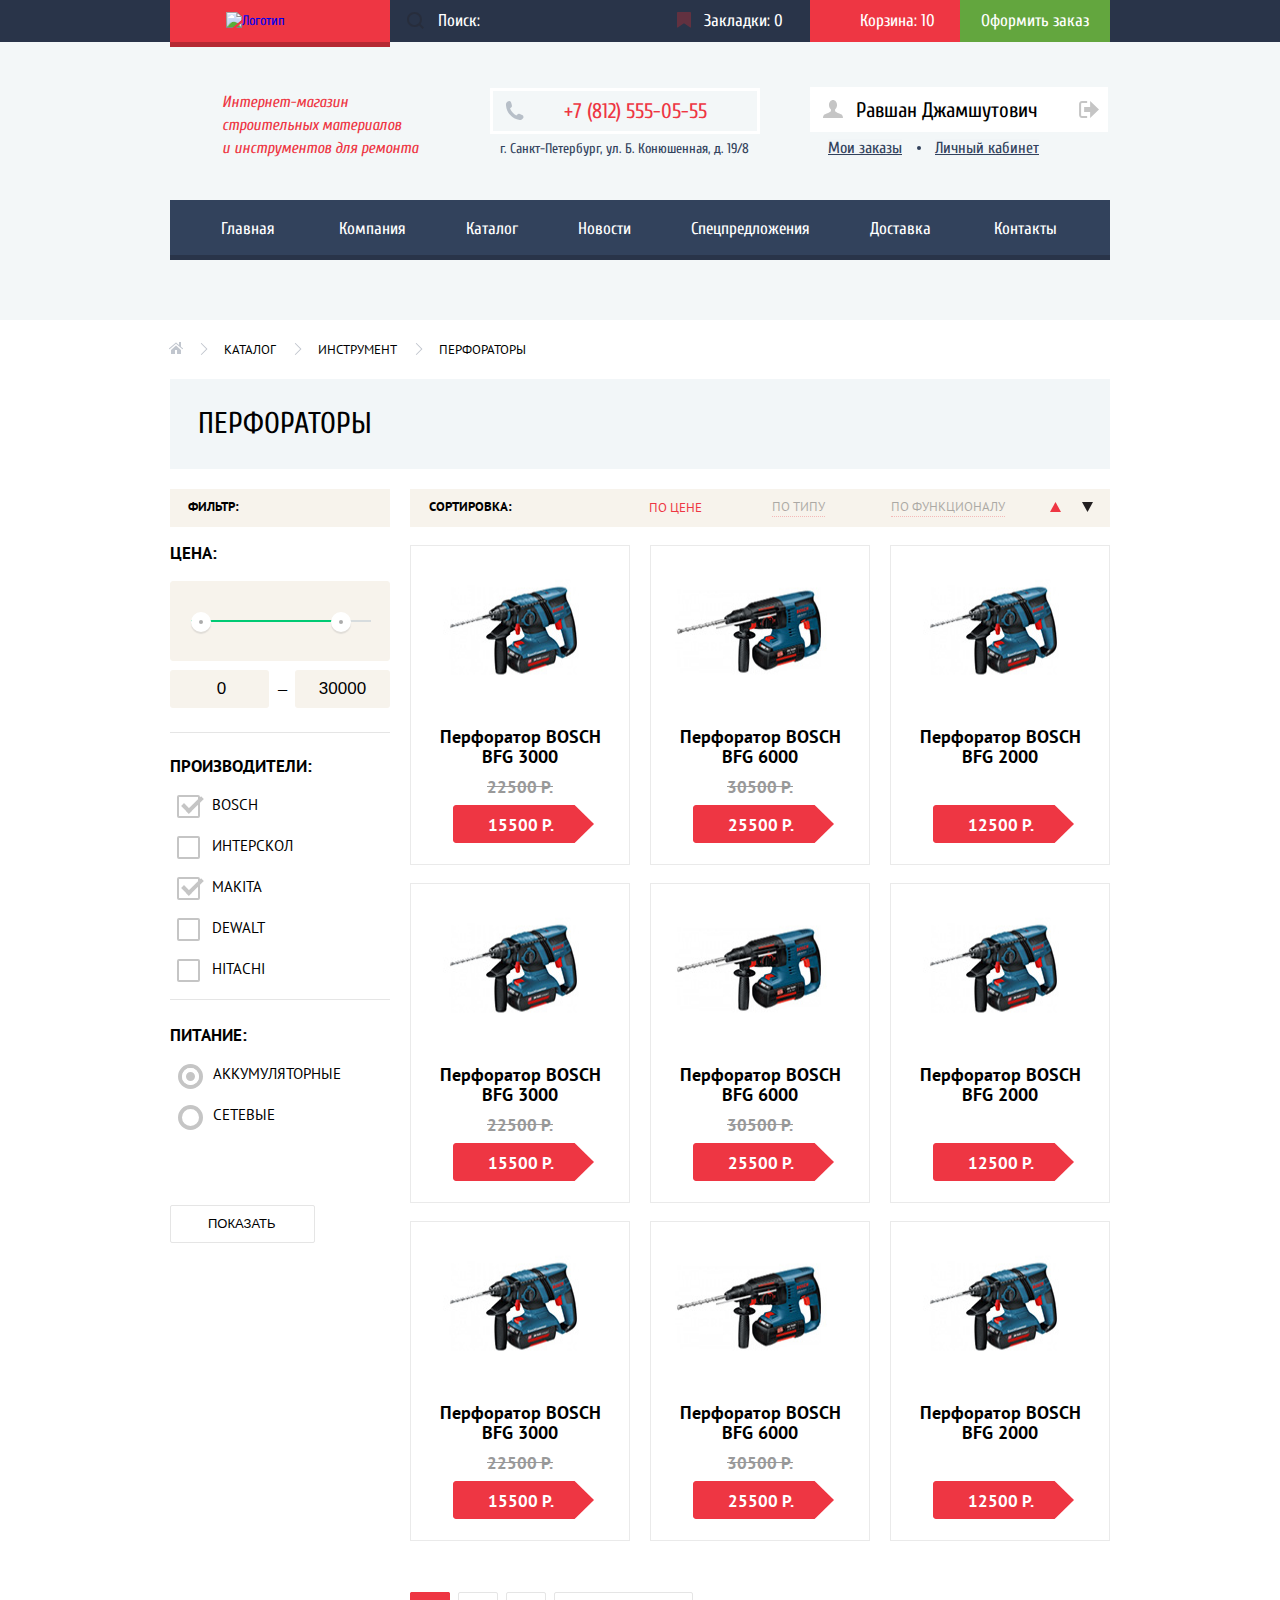
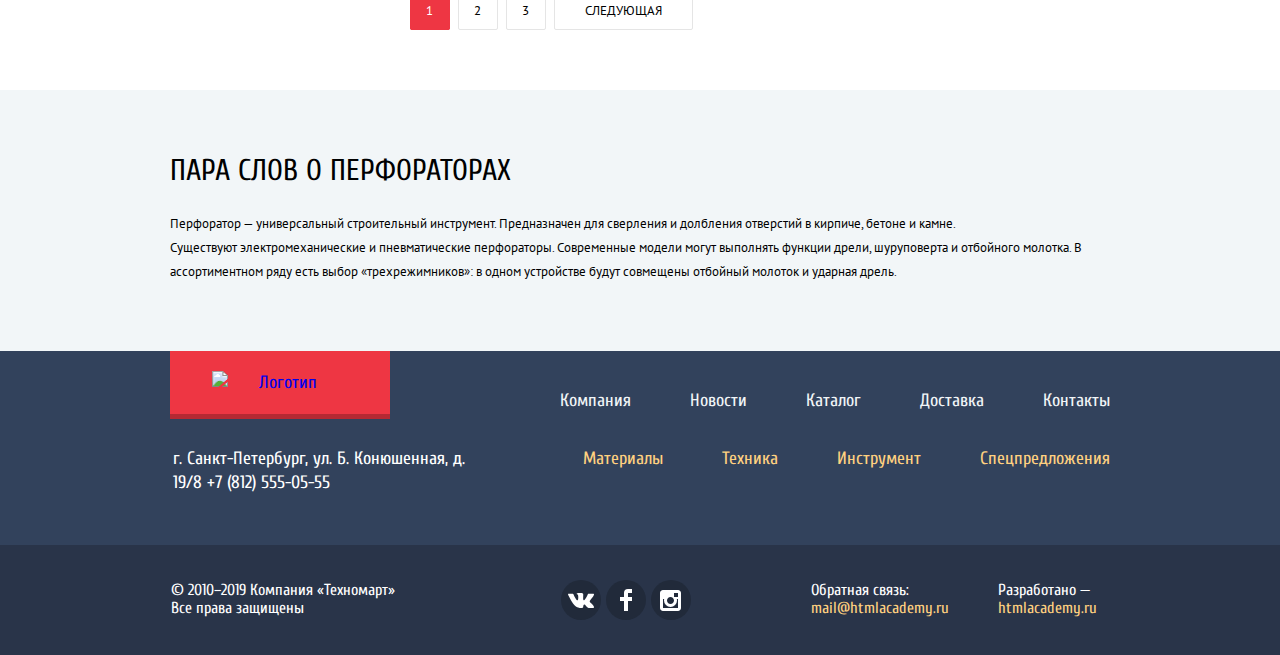
==== commit 5344b435: "Сортировкаааа" ====
--- a/catalog.html
+++ b/catalog.html
@@ -6,8 +6,8 @@
   <title>HTML Academy: Техномарт</title>
   <link href="https://fonts.googleapis.com/css?family=Cuprum:400,400i,700%7CPT+Sans&display=swap&subset=cyrillic"
     rel="stylesheet">
-  <link href="./css/normalize.css" rel="stylesheet">
-  <link href="./css/style.min.css" rel="stylesheet">
+  <link href="css/normalize.css" rel="stylesheet">
+  <link href="css/style.css" rel="stylesheet">
 </head>
 
 <body class="inner-page">
@@ -18,7 +18,8 @@
           <img src="img/logo-technomart.svg" width="109" height="19" alt="Логотип «Техномарт»">
         </a>
         <form class="main-search" method="get" action="https://echo.htmlacademy.ru">
-          <input type="search" id="main-search" class="main-search-input" aria-label="Поиск" placeholder="Поиск:">
+          <label for="main-search"><span class="visually-hidden">Поиск</span></label>
+          <input type="search" id="main-search" class="main-search-input" placeholder="Поиск:">
           <button type="submit" class="main-search-button accessible" aria-label="Найти"><span class="visually-hidden">Найти</span></button>
         </form>
         <div class="session-menu">
@@ -160,6 +161,8 @@
               <li class="sorting-item sorting-item-active"><a class="accessible" href="#">По цене</a></li>
               <li class="sorting-item"><a class="accessible" href="#">По типу</a></li>
               <li class="sorting-item"><a class="accessible" href="#">По функционалу</a></li>
+            </ul>
+            <ul class="sorting-direction">
               <li class="sorting-item sorting-item-active"><a class="sorting-item-up accessible" href="#"><span
                     class="visually-hidden">По
                     возрастанию</span><svg xmlns="http://www.w3.org/2000/svg" width="11" height="10"
@@ -264,7 +267,7 @@
 
           </ul>
           <ul class="pagination">
-            <li class="pagination-item pagination-item-current"><a class="accessible" href="#">1</a></li>
+            <li class="pagination-item pagination-item-current"><a class="accessible">1</a></li>
             <li class="pagination-item"><a class="accessible" href="#">2</a></li>
             <li class="pagination-item"><a class="accessible" href="#">3</a></li>
             <li class="pagination-item pagination-item-next"><a class="accessible" href="#">Следующая</a></li>
@@ -354,7 +357,7 @@
     </div>
     <button class="modal-cart-close accessible" aria-label="Закрыть окно сообщения"><span class="visually-hidden">Закрыть</span></button>
   </div>
-  <script src="./js/script.min.js"></script>
+  <script src="js/script.min.js"></script>
 </body>
 
 </html>
--- a/css/style.css
+++ b/css/style.css
@@ -0,0 +1,2775 @@
+body {
+  margin: 0;
+  padding: 0;
+  font-family: "PT Sans", Arial, sans-serif;
+  font-size: 14px;
+  line-height: 18px;
+  font-weight: 400;
+  color: #000000;
+  background-color: #ffffff;
+}
+
+.main-catalog {
+  font-family: "PT Sans", Arial, sans-serif;
+  font-weight: 400;
+  font-size: 13px;
+  line-height: 18px;
+}
+
+a {
+  text-decoration: none;
+}
+
+.button {
+  display: inline-block;
+  font-size: 14px;
+  line-height: 18px;
+  text-align: center;
+  color: #ffffff;
+  vertical-align: middle;
+  text-transform: uppercase;
+  background-color: #ee3643;
+  border: none;
+}
+
+img {
+  max-width: 100%;
+  height: auto;
+}
+
+.container {
+  width: 940px;
+  margin: 0 auto;
+  padding-left: 10px;
+  padding-right: 10px;
+}
+
+.visually-hidden:not(:focus):not(:active) {
+  position: absolute;
+  width: 1px;
+  height: 1px;
+  margin: -1px;
+  border: 0;
+  padding: 0;
+  white-space: nowrap;
+  -webkit-clip-path: inset(100%);
+  clip-path: inset(100%);
+  clip: rect(0 0 0 0);
+  overflow: hidden;
+}
+
+.accessible:focus {
+  -webkit-outline: 2px auto rgba(0, 150, 255, 1);
+  -moz-outline: 2px auto rgba(0, 150, 255, 1);
+  -ms-outline: 2px auto rgba(0, 150, 255, 1);
+  -o-outline: 2px auto rgba(0, 150, 255, 1);
+  outline: 2px auto rgba(0, 150, 255, 1);
+}
+
+.main-header {
+  width: 100%;
+  margin-bottom: 59px;
+  font-family: "Cuprum", Arial, sans-serif;
+}
+
+.inner-page .main-header {
+  margin-bottom: 0;
+}
+
+.header-top {
+  margin: 0;
+  padding: 0;
+  min-height: 42px;
+  background-color: #293449;
+}
+
+.header-top-wrapper {
+  display: -webkit-box;
+  display: -ms-flexbox;
+  display: flex;
+  position: relative;
+}
+
+.header-logo {
+  display: -webkit-box;
+  display: -ms-flexbox;
+  display: flex;
+  width: 220px;
+  height: 42px;
+  -webkit-box-shadow: 0 5px #b52933;
+  box-shadow: 0 5px #b52933;
+  background-color: #ee3643;
+}
+
+.header-logo img {
+  width: 109px;
+  height: 19px;
+  margin: auto;
+}
+
+.inner-page .header-logo:hover {
+  background-color: #ca2c37;
+}
+
+.inner-page .header-logo:active {
+  background-color: #ba2732;
+}
+
+.main-search {
+  position: relative;
+  -ms-flex-item-align: center;
+  -ms-grid-row-align: center;
+  align-self: center;
+  width: 270px;
+}
+
+.main-search-button {
+  position: absolute;
+  top: 12px;
+  left: 17px;
+  width: 17px;
+  height: 17px;
+  border: none;
+  outline: none;
+  color: transparent;
+  background-image: url("../img/icon-search.svg");
+  background-repeat: no-repeat;
+  background-position: 0 0;
+  background-color: transparent;
+  background-size: contain;
+  opacity: 0.3;
+  cursor: pointer;
+}
+
+.main-search-input {
+  -webkit-box-sizing: border-box;
+  box-sizing: border-box;
+  width: 100%;
+  padding-left: 48px;
+  padding-top: 12px;
+  padding-bottom: 12px;
+  font-family: "Cuprum", Arial, sans-serif;
+  font-size: 17px;
+  line-height: 18px;
+  background-color: transparent;
+  border: none;
+}
+
+.main-search-input::-webkit-input-placeholder {
+  color: #ffffff;
+}
+
+.main-search-input:-ms-input-placeholder {
+  color: #ffffff;
+}
+
+.main-search-input::-ms-input-placeholder {
+  color: #ffffff;
+}
+
+.main-search-input::placeholder {
+  color: #ffffff;
+}
+
+.main-search-input:focus {
+  color: #000000;
+  background-color: #ffffff;
+}
+
+.main-search-input:hover+.main-search-button,
+.main-search-button:hover {
+  opacity: 1;
+}
+
+.main-search-input:focus+.main-search-button {
+  background-image: url("../img/icon-search-red.svg");
+  background-repeat: no-repeat;
+  background-position: 0 0;
+  background-size: contain;
+  opacity: 1;
+}
+
+.session-menu {
+  display: -webkit-box;
+  display: -ms-flexbox;
+  display: flex;
+  -ms-flex-wrap: wrap;
+  flex-wrap: wrap;
+  -webkit-box-pack: end;
+  -ms-flex-pack: end;
+  justify-content: flex-end;
+  -webkit-box-align: center;
+  -ms-flex-align: center;
+  align-items: center;
+  width: 450px;
+  margin-left: auto;
+}
+
+.order {
+  display: block;
+  width: 110px;
+  margin: 0;
+  padding-right: 19px;
+  padding-left: 21px;
+  padding-top: 12px;
+  padding-bottom: 12px;
+  font-family: "Cuprum", Arial, sans-serif;
+  font-size: 17px;
+  line-height: 18px;
+  color: #ffffff;
+  background-color: #63a63e;
+}
+
+.order:hover {
+  background-color: #5fbb2d;
+}
+
+.order:active {
+  background-color: #518534;
+}
+
+.bookmarks {
+  display: block;
+  position: relative;
+  width: 106px;
+  padding-top: 12px;
+  padding-bottom: 12px;
+  padding-left: 44px;
+  font-family: "Cuprum", Arial, sans-serif;
+  font-size: 17px;
+  line-height: 18px;
+  color: #ffffff;
+}
+
+.bookmarks::before {
+  content: "";
+  position: absolute;
+  width: 14px;
+  height: 16px;
+  left: 17px;
+  top: 12px;
+  background-image: url("../img/icon-bookmark.svg");
+  background-repeat: no-repeat;
+  background-position: 0 0;
+  background-size: contain;
+  opacity: 0.3;
+}
+
+.shopping-bag {
+  display: block;
+  position: relative;
+  width: 100px;
+  padding-top: 12px;
+  padding-bottom: 12px;
+  padding-left: 50px;
+  font-family: "Cuprum", Arial, sans-serif;
+  font-size: 17px;
+  line-height: 18px;
+  color: #ffffff;
+}
+
+.shopping-bag::before {
+  content: "";
+  position: absolute;
+  width: 15px;
+  height: 15px;
+  left: 18px;
+  top: 12px;
+  background-image: url("../img/icon-cart.svg");
+  background-repeat: no-repeat;
+  background-position: 0 0;
+  background-size: contain;
+  opacity: 0.3;
+}
+
+.bookmarks:hover,
+.shopping-bag:hover,
+.header-top label:hover {
+  background-color: #212a3a;
+}
+
+.bookmarks:hover::before,
+.shopping-bag:hover::before {
+  opacity: 1;
+}
+
+.bookmarks:active,
+.shopping-bag:active {
+  opacity: 0.6;
+  background-color: #161d29;
+}
+
+.item-added {
+  background-color: #ee3643;
+}
+
+.header-middle {
+  width: 100%;
+  padding-bottom: 65px;
+  background-color: #f3f7f8;
+}
+
+.header-middle-wrapper {
+  display: -webkit-box;
+  display: -ms-flexbox;
+  display: flex;
+  -webkit-box-pack: start;
+  -ms-flex-pack: start;
+  justify-content: flex-start;
+  margin-bottom: 39px;
+}
+
+.main-headline {
+  display: block;
+  width: 200px;
+  margin-top: 49px;
+  margin-right: 52px;
+  margin-left: 52px;
+  margin-bottom: 0;
+  padding: 0;
+  font-size: 16px;
+  line-height: 23px;
+  font-style: italic;
+  font-weight: 400;
+  text-align: left;
+  color: #ee3643;
+}
+
+.header-contacts {
+  width: 300px;
+  padding: 0;
+  margin-top: 46px;
+  margin-right: 16px;
+  margin-bottom: 0;
+  margin-left: 16px;
+}
+
+.contacts-phone,
+.contacts-phone:hover,
+.contacts-phone:active {
+  position: relative;
+  display: inline-block;
+  vertical-align: middle;
+  margin: 0;
+  margin-bottom: 3px;
+  padding-top: 10px;
+  padding-bottom: 9px;
+  padding-left: 71px;
+  padding-right: 50px;
+  font-size: 21px;
+  line-height: 21px;
+  color: #ee3643;
+  border: 3px solid #ffffff;
+}
+
+.contacts-phone::before {
+  content: "";
+  position: absolute;
+  width: 19px;
+  height: 19px;
+  top: 10px;
+  left: 12px;
+  background-image: url("../img/icon-phone.svg");
+  background-repeat: no-repeat;
+  background-position: 0 0;
+  background-size: contain;
+}
+
+.contacts-address {
+  display: block;
+  padding: 0;
+  padding-left: 10px;
+  margin: 0;
+  font-size: 14px;
+  line-height: 24px;
+  color: #32425c;
+}
+
+.user-navigation {
+  display: -webkit-box;
+  display: -ms-flexbox;
+  display: flex;
+  -webkit-box-pack: end;
+  -ms-flex-pack: end;
+  justify-content: flex-end;
+  width: 300px;
+  padding: 0;
+  padding-top: 45px;
+  margin: 0;
+  margin-left: 4px;
+  list-style: none;
+}
+
+.login-link,
+.registration-link {
+  padding: 0;
+  margin: 0;
+}
+
+.user-navigation a {
+  display: inline-block;
+  vertical-align: middle;
+  padding: 13px 24px;
+  margin: 0;
+  font-size: 21px;
+  line-height: 21px;
+  color: #000000;
+  background-color: #ffffff;
+}
+
+.login-link .login-link-icon {
+  position: relative;
+  width: 50px;
+  padding-left: 47px;
+  margin-right: 10px;
+}
+
+.login-link svg {
+  position: absolute;
+  width: 20px;
+  height: 17px;
+  top: 15px;
+  left: 14px;
+}
+
+.inner-page .user-navigation-wrapper {
+  display: -webkit-box;
+  display: -ms-flexbox;
+  display: flex;
+  -webkit-box-pack: start;
+  -ms-flex-pack: start;
+  justify-content: flex-start;
+  -ms-flex-wrap: wrap;
+  flex-wrap: wrap;
+  width: 300px;
+  margin: 0;
+  padding: 0;
+}
+
+.inner-page .icon-user-profile {
+  position: relative;
+  display: inline-block;
+  vertical-align: middle;
+  width: 193px;
+  padding-top: 13px;
+  padding-bottom: 11px;
+  padding-left: 46px;
+  padding-right: 5px;
+  margin: 0;
+  font-size: 21px;
+  line-height: 21px;
+  color: #000000;
+  background-color: #ffffff;
+}
+
+.icon-user-profile svg {
+  position: absolute;
+  width: 20px;
+  height: 18px;
+  top: 13px;
+  left: 13px;
+}
+
+.login-link-icon:hover path {
+  fill: #32425c;
+}
+
+.login-link-icon:active path {
+  fill: #c5c5c5;
+}
+
+.inner-page .logout-link-icon {
+  width: 20px;
+  height: 17px;
+  padding-top: 14px;
+  padding-right: 10px;
+  padding-bottom: 14px;
+  padding-left: 24px;
+}
+
+.logout-link-icon:hover path,
+.icon-user-profile:hover path {
+  fill: #32425c;
+  background-color: #ffffff;
+}
+
+.logout-link-icon:active path,
+.icon-user-profile:active path {
+  fill: #c5c5c5;
+  background-color: #ffffff;
+}
+
+.inner-page .icon-user-profile:hover {
+  color: #000000;
+  background-color: #ffffff;
+}
+
+.inner-page .icon-user-profile:active {
+  color: rgba(0, 0, 0, 0.3)
+}
+
+.user-options {
+  display: block;
+  margin: 0;
+  margin-left: 22px;
+  padding: 0;
+}
+
+.user-orders-link,
+.user-account-link {
+  display: inline-block;
+  vertical-align: middle;
+  text-align: center;
+  list-style: none;
+  padding: 0;
+  margin: 0;
+  margin-top: 4px;
+}
+
+.user-account-link {
+  position: relative;
+  margin-left: 29px;
+}
+
+.user-account-link::before {
+  content: "";
+  position: absolute;
+  left: -18px;
+  top: 7px;
+  background-color: #32425c;
+  width: 4px;
+  height: 4px;
+  border-radius: 50%;
+}
+
+.user-orders-link a,
+.user-account-link a {
+  padding: 0;
+  margin: 0;
+  font-size: 16px;
+  line-height: 18px;
+  text-decoration: underline;
+  color: #32425c;
+  background-color: #f1f5f7;
+}
+
+.user-orders-link a:hover,
+.user-account-link a:hover {
+  color: #ee3643;
+}
+
+.user-orders-link a:active,
+.user-account-link a:active {
+  color: #32425c;
+  opacity: 0.3;
+}
+
+.user-navigation a:hover {
+  color: #ee3643;
+}
+
+.user-navigation a:active {
+  color: rgba(0, 0, 0, 0.3)
+}
+
+.user-profile-link a:hover {
+  color: #000000;
+}
+
+.user-profile-link a:hover::before {
+  opacity: 1;
+}
+
+.site-navigation {
+  display: -webkit-box;
+  display: -ms-flexbox;
+  display: flex;
+  -ms-flex-wrap: wrap;
+  flex-wrap: wrap;
+  -webkit-box-pack: start;
+  -ms-flex-pack: start;
+  justify-content: flex-start;
+  width: 940px;
+  margin: 0;
+  padding: 0;
+  list-style: none;
+  color: #ffffff;
+  background-color: #32425c;
+  -webkit-box-shadow: 0 5px #293449;
+  box-shadow: 0 5px #293449;
+}
+
+.site-navigation li {
+  min-width: 45px;
+  margin: 0;
+  padding: 0;
+}
+
+.site-navigation li:first-child {
+  margin-left: 21px;
+  margin-right: 4px;
+}
+
+.site-navigation li:last-child {
+  margin-right: 21px;
+  margin-left: 3px;
+}
+
+.site-navigation a,
+.site-navigation .current-page {
+  display: block;
+  margin: 0;
+  padding-top: 20px;
+  padding-right: 30px;
+  padding-left: 30px;
+  padding-bottom: 18px;
+  font-size: 17px;
+  line-height: 17px;
+  color: #ffffff;
+}
+
+.site-navigation a:hover {
+  background-color: #293449;
+}
+
+.site-navigation a:active {
+  opacity: 0.5;
+  background-color: #1d2739;
+}
+
+.main-content {
+  margin-bottom: 86px;
+}
+
+.promo {
+  display: -webkit-box;
+  display: -ms-flexbox;
+  display: flex;
+  -webkit-box-pack: start;
+  -ms-flex-pack: start;
+  justify-content: flex-start;
+  -ms-flex-wrap: wrap;
+  flex-wrap: wrap;
+  margin-bottom: 53px;
+  font-family: "Cuprum", Arial, sans-serif;
+  font-size: 18px;
+  line-height: 24px;
+  color: #ffffff;
+}
+
+.products-promo,
+.other-promo {
+  display: -webkit-box;
+  display: -ms-flexbox;
+  display: flex;
+  -webkit-box-pack: start;
+  -ms-flex-pack: start;
+  justify-content: flex-start;
+  list-style: none;
+  padding: 0;
+  margin: 0;
+}
+
+.products-promo h3,
+.other-promo h3 {
+  padding: 0;
+  padding-left: 22px;
+  padding-top: 21px;
+  margin: 0;
+  margin-bottom: 12px;
+  font-size: 24px;
+  line-height: 30px;
+}
+
+.promo-button {
+  width: 135px;
+  padding-top: 11px;
+  padding-bottom: 10px;
+  margin-left: 24px;
+  border-radius: 2px;
+  background-color: rgba(0, 0, 0, 0.1);
+  cursor: pointer;
+}
+
+.promo-button:hover {
+  background-color: rgba(0, 0, 0, 0.2);
+}
+
+.promo-button:active {
+  background-color: rgba(0, 0, 0, 0.3);
+}
+
+.products-promo-item .flag,
+.other-promo-item .flag {
+  position: absolute;
+  top: 0;
+  right: 0;
+  width: 60px;
+  height: 60px;
+  text-indent: -1000px;
+  overflow: hidden;
+  z-index: 1;
+}
+
+.products-promo-item .flag-new,
+.other-promo-item .flag-new {
+  background-image: url("../img/new-flag.png");
+  background-repeat: no-repeat;
+  background-position: 0 0;
+}
+
+.products-promo {
+  width: 940px;
+}
+
+.products-promo-item,
+.other-promo-item {
+  position: relative;
+  width: 300px;
+  height: 123px;
+  margin-right: 20px;
+  margin-bottom: 20px;
+}
+
+.products-promo-item:first-child {
+  background-color: #ffbf47;
+  background-image: url("../img/icon-1.svg");
+  background-repeat: no-repeat;
+  background-position: 213px 31px;
+  background-size: 44px 65px;
+}
+
+.products-promo-item:nth-child(2) {
+  background-color: #3bbce3;
+  background-image: url("../img/icon-2.svg");
+  background-repeat: no-repeat;
+  background-position: 197px 33px;
+  background-size: 75px 61px;
+}
+
+.products-promo-item:nth-child(3) {
+  background-color: #dc91d8;
+  margin-right: 0;
+  background-image: url("../img/icon-3.svg");
+  background-repeat: no-repeat;
+  background-position: 191px 31px;
+  background-size: 78px 62px;
+}
+
+.slider-promo {
+  width: 620px;
+  height: 266px;
+  margin-right: 20px;
+  position: relative;
+}
+
+.slider-container {
+  width: 620px;
+  height: 266px;
+  position: relative;
+  overflow: hidden;
+}
+
+.slides {
+  width: 620px;
+  height: 266px;
+  background-color: #4e4745;
+}
+
+.slides h3 {
+  display: inline-block;
+  vertical-align: top;
+  font-size: 36px;
+  line-height: 36px;
+  text-transform: uppercase;
+  padding: 0;
+  margin-right: 0;
+  margin-top: 23px;
+  margin-left: 24px;
+  margin-bottom: 2px;
+}
+
+.slides p {
+  padding: 0;
+  margin: 0;
+  margin-left: 25px;
+}
+
+.slider-promo .button-slider {
+  position: absolute;
+  z-index: 2;
+  top: 206px;
+  left: 25px;
+  padding-top: 11px;
+  padding-bottom: 9px;
+  padding-left: 49px;
+  padding-right: 47px;
+  border-radius: 2px;
+}
+
+.slider-promo .button-slider:hover {
+  background-color: #ca2c37;
+}
+
+.slider-promo .button-slider:active {
+  background-color: #ba2732;
+}
+
+.slide-1 {
+  display: none;
+  background-image: url("../img/bg-promo-slider-1.jpg");
+  background-position: 0 0;
+  background-repeat: no-repeat;
+}
+
+.slide-2 {
+  display: none;
+  background-image: url("../img/bg-promo-slider-2.jpg");
+  background-position: 0 0;
+  background-repeat: no-repeat;
+}
+
+.slide-active {
+  display: block;
+}
+
+.slider-promo-input {
+  display: none;
+}
+
+.slider-promo .control-dots {
+  z-index: 2;
+  left: 50%;
+  margin-left: -15px;
+  bottom: 30px;
+  position: absolute;
+}
+
+.dot {
+  display: inline-block;
+  vertical-align: middle;
+  padding: 0;
+  width: 10px;
+  height: 10px;
+  background-color: #ffffff;
+  border: 2px solid #ffffff;
+  border-radius: 50%;
+}
+
+.dot:focus {
+  outline: none;
+  -webkit-box-shadow: 0 0 2px 4px #4D90FE;
+  box-shadow: 0 0 4px 2px #4D90FE;
+  border-radius: 50%;
+}
+
+.dot-active {
+  background-color: #ee3643;
+}
+
+.dot-right {
+  margin-left: 5px;
+}
+
+.slider-promo-buttons .arrow-right,
+.slider-promo-buttons .arrow-left {
+  z-index: 2;
+  position: absolute;
+  top: 114px;
+  padding: 0;
+  border: none;
+  background-color: transparent;
+  width: 22px;
+  height: 40px;
+}
+
+.arrow-right {
+  right: 20px;
+}
+
+.arrow-left {
+  left: 25px;
+}
+
+.other-promo {
+  -webkit-box-orient: vertical;
+  -webkit-box-direction: normal;
+  -ms-flex-direction: column;
+  flex-direction: column;
+  width: 300px;
+}
+
+.other-promo-item:first-child {
+  background-color: #8ed78f;
+  margin-right: 0;
+  background-image: url("../img/icon-4.svg");
+  background-repeat: no-repeat;
+  background-position: 196px 26px;
+  background-size: 59px 72px;
+}
+
+.other-promo-item:last-child {
+  background-color: #ffc047;
+  margin-right: 0;
+  margin-bottom: 0;
+  background-image: url("../img/icon-5.svg");
+  background-repeat: no-repeat;
+  background-position: 191px 32px;
+  background-size: 78px 63px;
+}
+
+.popular-products,
+.popular-manufacturers {
+  position: relative;
+  margin-bottom: 2px;
+}
+
+.popular-products-header,
+.popular-manufacturers-header {
+  display: -webkit-box;
+  display: -ms-flexbox;
+  display: flex;
+  -webkit-box-align: center;
+  align-items: center;
+  -ms-flex-align: center;
+  -webkit-box-pack: justify;
+  -ms-flex-pack: justify;
+  justify-content: space-between;
+  margin-bottom: 19px;
+  padding-top: 5px;
+  padding-right: 24px;
+  padding-bottom: 4px;
+  padding-left: 28px;
+  background-color: #f9f5f0;
+}
+
+.popular-products h2,
+.popular-manufacturers h2 {
+  font-family: "Cuprum", Arial, sans-serif;
+  font-size: 30px;
+  font-weight: 400;
+  line-height: 30px;
+  text-transform: uppercase;
+}
+
+.popular-products-button,
+.popular-manufacturers-button {
+  width: 253px;
+  padding-top: 11px;
+  padding-bottom: 9px;
+  border-radius: 3px;
+  margin-top: -1px;
+  font-family: "Cuprum", Arial, sans-serif;
+  font-size: 14px;
+  font-weight: 400;
+}
+
+.popular-products-button:hover,
+.popular-manufacturers-button:hover {
+  background-color: #ca2c37;
+}
+
+.popular-products-button:active,
+.popular-manufacturers-button:active {
+  background-color: #ba2732;
+}
+
+.popular-manufacturers {
+  margin-bottom: 66px;
+}
+
+.popular-manufacturers-wrapper {
+  display: -webkit-box;
+  display: -ms-flexbox;
+  display: flex;
+  -ms-flex-wrap: wrap;
+  flex-wrap: wrap;
+  margin-left: -20px;
+  -webkit-box-pack: start;
+  -ms-flex-pack: start;
+  justify-content: flex-start;
+}
+
+.popular-manufacturers-item {
+  display: -webkit-box;
+  display: -ms-flexbox;
+  display: flex;
+  margin-left: 20px;
+  margin-bottom: 20px;
+  -webkit-box-align: center;
+  -ms-flex-align: center;
+  align-items: center;
+  -webkit-box-pack: center;
+  -ms-flex-pack: center;
+  justify-content: center;
+  width: 218px;
+  height: 143px;
+  border: 1px solid #ebebeb;
+}
+
+.popular-manufacturers-item:hover {
+  -webkit-box-shadow: 0 10px 25px rgba(41, 52, 73, 0.5);
+  box-shadow: 0 10px 25px rgba(41, 52, 73, 0.5);
+}
+
+.popular-manufacturers-item:active {
+  opacity: 0.3;
+  -webkit-box-shadow: 0 4px 10px rgba(41, 52, 73, 0.5);
+  box-shadow: 0 4px 10px rgba(41, 52, 73, 0.5);
+}
+
+.manufacturer-1 {
+  margin-top: 0px;
+}
+
+.manufacturer-2 {
+  margin-top: -3px;
+  margin-left: -1px;
+}
+
+.manufacturer-3 {
+  margin-top: -3px;
+}
+
+.manufacturer-4 {
+  margin-top: -13px;
+  margin-left: -2px;
+}
+
+.manufacturer-5 {
+  margin-top: 4px;
+  margin-left: 4px;
+}
+
+.manufacturer-6 {
+  margin-top: 0px;
+  margin-left: -4px;
+}
+
+.manufacturer-7 {
+  margin-top: 0px;
+}
+
+.manufacturer-8 {
+  margin-top: -6px;
+  margin-left: 4px;
+}
+
+.services {
+  background-color: #f4f7f9;
+  margin-bottom: 78px;
+}
+
+.services-wrapper {
+  width: 950px;
+  margin: 0 auto;
+  padding-left: 10px;
+}
+
+.services h2 {
+  font-family: "Cuprum", Arial, sans-serif;
+  font-size: 30px;
+  line-height: 30px;
+  font-weight: 400;
+  padding-left: 0;
+  padding-top: 65px;
+  padding-bottom: 25px;
+  padding-right: 0;
+  margin: 0;
+  text-transform: uppercase;
+}
+
+.services-brief {
+  margin: 0;
+  margin-bottom: 38px;
+  padding: 0;
+  padding-right: 540px;
+  font-family: "PT Sans", Arial, sans-serif;
+  font-size: 13px;
+  line-height: 24px;
+}
+
+.services-columns {
+  display: -webkit-box;
+  display: -ms-flexbox;
+  display: flex;
+  -webkit-box-pack: justify;
+  -ms-flex-pack: justify;
+  justify-content: space-between;
+}
+
+.services-list {
+  position: relative;
+  width: 240px;
+  list-style: none;
+  padding: 0;
+  padding-top: 32px;
+  margin: 0;
+}
+
+.services-list::after {
+  content: "";
+  position: absolute;
+  top: 0;
+  right: 0;
+  width: 10px;
+  height: 279px;
+  background-image: url("../img/shadow.png");
+  background-repeat: no-repeat;
+  background-position: 0 0;
+}
+
+.services-item {
+  display: inline-block;
+  vertical-align: top;
+  text-align: left;
+  width: 240px;
+  -webkit-box-shadow: inset 0 1px #405069,
+    inset 0 -2px #293449;
+  box-shadow: inset 0 1px #405069,
+    inset 0 -2px #293449;
+  color: #ffffff;
+  background-color: #32425c;
+  padding-left: 22px;
+  padding-top: 14px;
+  padding-bottom: 18px;
+  border: none;
+  font-family: "Cuprum", Arial, sans-serif;
+  font-size: 21px;
+  line-height: 30px;
+  font-weight: 700;
+}
+
+.services-item:hover {
+  background-color: #293449;
+  -webkit-box-shadow: none;
+  box-shadow: none;
+}
+
+.services-item:active,
+.services-item.active {
+  color: #32425c;
+  background-color: #ffffff;
+  -webkit-box-shadow: none;
+  box-shadow: none;
+}
+
+.services-slider {
+  position: relative;
+  width: 630px;
+}
+
+.services-slides {
+  position: relative;
+  width: 630px;
+  overflow: hidden;
+}
+
+.services-slide {
+  display: none;
+  width: 630px;
+  background-color: #f4f8f9;
+}
+
+.services-slide h3 {
+  font-family: "Cuprum", Arial, sans-serif;
+  font-size: 36px;
+  line-height: 36px;
+  margin: 0;
+  margin-bottom: 24px;
+  padding: 0;
+  padding-top: 31px;
+  font-weight: 400;
+  color: #32425c;
+  text-transform: uppercase;
+}
+
+.services-description {
+  margin: 0;
+  padding: 0;
+  color: #32425c;
+  font-size: 13px;
+  line-height: 24px;
+  font-family: "PT Sans", Arial, sans-serif;
+  white-space: pre-line;
+}
+
+.services-slide-1 .services-description {
+  padding-right: 327px;
+  padding-bottom: 130px;
+}
+
+.services-slide-1 {
+  background-image: url("../img/bg-services-slider-1.png");
+  background-repeat: no-repeat;
+  background-position: 151px 55px;
+}
+
+.services-slide-2 .services-description {
+  padding-right: 220px;
+  padding-bottom: 110px;
+}
+
+.services-slide-2 {
+  background-image: url("../img/bg-services-slider-2.png");
+  background-repeat: no-repeat;
+  background-position: 238px 35px;
+}
+
+.services-slide-3 .services-description {
+  padding-right: 340px;
+  padding-bottom: 27px;
+}
+
+.services-slide-3 {
+  background-image: url("../img/bg-services-slider-3.png");
+  background-repeat: no-repeat;
+  background-position: 165px 32px;
+}
+
+.services-slide-active {
+  display: block;
+}
+
+.button-credit {
+  padding-top: 11px;
+  padding-bottom: 9px;
+  padding-left: 44px;
+  padding-right: 45px;
+  border-radius: 2px;
+  margin-bottom: 112px;
+}
+
+.button-credit:hover {
+  background-color: #ca2c37;
+}
+
+.button-credit:active {
+  background-color: #ba2732;
+}
+
+.index-columns {
+  display: -webkit-box;
+  display: -ms-flexbox;
+  display: flex;
+  -webkit-box-pack: justify;
+  -ms-flex-pack: justify;
+  justify-content: space-between;
+  color: #000000;
+  background-color: #ffffff;
+}
+
+.about-us {
+  width: 550px;
+  padding: 0;
+  margin: 0;
+}
+
+.contacts {
+  margin: 0;
+  padding: 0;
+  width: 300px;
+}
+
+.about-us h2,
+.contacts h2 {
+  display: block;
+  padding: 0;
+  margin: 0;
+  margin-bottom: 26px;
+  font-family: "Cuprum", Arial, sans-serif;
+  font-size: 30px;
+  font-weight: 400;
+  line-height: 30px;
+  text-transform: uppercase;
+}
+
+.about-us p,
+.contacts p {
+  padding: 0;
+  margin: 0;
+  margin-bottom: 24px;
+  font-family: "PT Sans", Arial, sans-serif;
+  font-weight: 400;
+  font-size: 13px;
+  line-height: 24px;
+}
+
+.about-us p:last-of-type {
+  width: 390px;
+  margin-bottom: 21px;
+}
+
+.contacts p {
+  width: 185px;
+  margin-bottom: 30px;
+}
+
+.delivery-companies {
+  padding: 0;
+  padding-left: 36px;
+  margin: 0;
+  margin-bottom: 36px;
+  list-style: none;
+  font-family: "Cuprum", Arial, sans-serif;
+  font-size: 18px;
+  line-height: 20px;
+}
+
+.delivery-companies li {
+  position: relative;
+  margin-bottom: 20px;
+}
+
+.delivery-companies li::before {
+  content: "";
+  position: absolute;
+  top: 9px;
+  left: -36px;
+  width: 25px;
+  height: 2px;
+  background-color: #ee3643;
+}
+
+.delivery-companies li:last-child {
+  margin-bottom: 0;
+}
+
+.button-about-us,
+.button-feedback {
+  padding-top: 11px;
+  padding-bottom: 9px;
+  border-radius: 3px;
+  font-family: "Cuprum", Arial, sans-serif;
+  font-weight: 400;
+  font-size: 14px;
+  line-height: 18px;
+}
+
+.button-about-us:hover,
+.button-feedback:hover {
+  background-color: #ca2c37;
+}
+
+.button-about-us:active,
+.button-feedback:active {
+  background-color: #ba2732;
+}
+
+.button-about-us {
+  padding-left: 40px;
+  padding-right: 40px;
+}
+
+.button-feedback {
+  width: 295px;
+  padding-left: 5px;
+}
+
+.map-link {
+  display: block;
+  margin-bottom: 37px;
+}
+
+.contacts .map {
+  width: 300px;
+  height: 158px;
+  margin: 0;
+  padding: 0;
+}
+
+.breadcrumbs {
+  display: -webkit-box;
+  display: -ms-flexbox;
+  display: flex;
+  -webkit-box-pack: start;
+  -ms-flex-pack: start;
+  justify-content: flex-start;
+  -ms-flex-wrap: wrap;
+  flex-wrap: wrap;
+  padding: 0;
+  margin-top: 21px;
+  margin-bottom: 20px;
+  list-style: none;
+}
+
+.breadcrumbs li {
+  position: relative;
+  margin-right: 42px;
+  margin-left: 0;
+}
+
+.breadcrumbs li:last-child {
+  margin-right: 0;
+}
+
+.breadcrumbs li::before {
+  position: absolute;
+  content: "";
+  width: 8px;
+  height: 12px;
+  top: 2px;
+  left: -24px;
+  background-color: #ffffff;
+  background-image: url("../img/icon-right-small.svg");
+  background-position: 0 0;
+}
+
+.breadcrumbs li:first-child::before {
+  display: none;
+}
+
+.breadcrumbs a,
+.breadcrumbs a:hover,
+.breadcrumbs a:active {
+  font-size: 13px;
+  line-height: 18px;
+  text-transform: uppercase;
+  color: #000000;
+}
+
+.icon-home a {
+  position: relative;
+  padding-left: 12px;
+}
+
+.icon-home a::before {
+  position: absolute;
+  content: "";
+  top: 1px;
+  left: -2px;
+  width: 17px;
+  height: 17px;
+  background-color: #ffffff;
+  background-image: url("../img/icon-home.svg");
+  background-position: 0 0;
+  background-repeat: no-repeat;
+}
+
+.catalog-columns {
+  display: -webkit-box;
+  display: -ms-flexbox;
+  display: flex;
+  -webkit-box-pack: justify;
+  -ms-flex-pack: justify;
+  justify-content: space-between;
+}
+
+.catalog {
+  width: 700px;
+}
+
+.main-catalog-heading {
+  display: block;
+  margin: 0;
+  margin-bottom: 20px;
+  padding: 0;
+  padding-top: 30px;
+  padding-bottom: 30px;
+  padding-left: 28px;
+  font-family: "Cuprum", Arial, sans-serif;
+  font-weight: 400;
+  font-size: 30px;
+  line-height: 30px;
+  text-transform: uppercase;
+  background-color: #f2f6f8;
+}
+
+.filters {
+  width: 220px;
+}
+
+.filters h2 {
+  margin: 0;
+  margin-bottom: 11px;
+  padding: 0;
+  padding-top: 9px;
+  padding-bottom: 11px;
+  padding-left: 18px;
+  font-size: 13px;
+  line-height: 18px;
+  text-transform: uppercase;
+  background-color: #f7f3ec;
+}
+
+.filter fieldset {
+  display: block;
+  margin: 0;
+  margin-bottom: 18px;
+  padding: 0;
+  padding-bottom: 24px;
+  border: none;
+  border-bottom: 1px solid #e5e5e5;
+}
+
+.filter fieldset:nth-child(3) {
+  border-bottom: 0;
+}
+
+.filter fieldset:nth-child(2) {
+  padding-bottom: 0;
+  margin-bottom: 20px;
+}
+
+.filter legend {
+  margin: 0;
+  margin-bottom: 13px;
+  padding: 0;
+  font-size: 17px;
+  line-height: 30px;
+  font-weight: 700;
+  text-transform: uppercase;
+}
+
+.filter-list {
+  margin: 0;
+  padding: 0;
+  list-style: none;
+  font-size: 15px;
+  line-height: 20px;
+  text-transform: uppercase;
+}
+
+.filter-option {
+  margin: 0;
+  padding: 0;
+  padding-bottom: 20px;
+  padding-left: 18px;
+}
+
+.filter-input {
+  opacity: 0;
+}
+
+.filter-input+label {
+  position: relative;
+}
+
+.filter-input-checkbox+label::before {
+  content: "";
+  position: absolute;
+  top: 0;
+  left: -35px;
+  width: 19px;
+  height: 19px;
+  border: 2px solid #c5c5c5;
+  border-radius: 2px;
+}
+
+.filter-input-checkbox:checked+label::after {
+  content: "";
+  position: absolute;
+  top: 2px;
+  left: -30px;
+  width: 17px;
+  height: 7px;
+  border-left: 4px solid #c5c5c5;
+  border-bottom: 4px solid #c5c5c5;
+  -webkit-transform: rotate(-44.33deg);
+  -ms-transform: rotate(-44.33deg);
+  transform: rotate(-44.33deg);
+}
+
+.filter-input-checkbox:focus+label::before {
+  -webkit-box-shadow: 0 0 4px 2px #4D90FE;
+  box-shadow: 0 0 4px 2px #4D90FE;
+}
+
+.filter-input-radio+label::before {
+  content: "";
+  position: absolute;
+  top: 0;
+  left: -35px;
+  border: 4px solid #c5c5c5;
+  border-radius: 50%;
+  width: 17px;
+  height: 17px;
+}
+
+.filter-input-radio:checked+label::after {
+  content: "";
+  position: absolute;
+  top: 4px;
+  left: -31px;
+  background-color: #c5c5c5;
+  border: 4px solid #ffffff;
+  border-radius: 50%;
+  width: 9px;
+  height: 9px;
+}
+
+.filter-input-checkbox:hover+label::before,
+.filter-input-checkbox:hover+label::after,
+.filter-input-radio:hover+label::before {
+  border-color: #b5b5b5;
+}
+
+.filter-input-radio:hover+label::after {
+  background-color: #b5b5b5;
+}
+
+.filter-input-radio:focus+label::before {
+  -webkit-box-shadow: 0 0 4px 2px #4D90FE;
+  box-shadow: 0 0 4px 2px #4D90FE;
+  border-radius: 50%;
+}
+
+
+.filter-input:disabled+label {
+  color: #000000;
+  opacity: 0.5;
+}
+
+.filter-input:disabled+label:before,
+.filter-input-checkbox:disabled+label:after {
+  border-color:#c5c5c5;
+}
+
+.filter-input-radio:disabled+label:after {
+  background-color: #b5b5b5;
+  border-color: #ffffff;
+}
+
+.filter-price-slider {
+  -webkit-box-sizing: border-box;
+  box-sizing: border-box;
+  width: 220px;
+  height: 80px;
+  margin-bottom: 9px;
+  background-color: #f7f3ec;
+  border: 1px solid #f7f3ec;
+  border-radius: 3px;
+}
+
+.slider-scale {
+  margin: 38px 20px;
+  width: 180px;
+  height: 2px;
+  background-color: #d7dcde;
+}
+
+.slider-scale-fill {
+  position: relative;
+  width: 152px;
+  height: 2px;
+  background-color: #00ca74;
+  cursor: pointer;
+}
+
+.lever-left,
+.lever-right {
+  position: absolute;
+  display: block;
+  width: 4px;
+  height: 4px;
+  top: -8px;
+  left: 0;
+  background-color: #ababab;
+  border: 8px solid #ffffff;
+  border-radius: 50%;
+  -webkit-box-shadow: 0 2px 1px #e0ddd8;
+  box-shadow: 0 2px 1px #e0ddd8;
+}
+
+.lever-right {
+  left: 140px;
+}
+
+.lever-left:focus,
+.lever-right:focus {
+  outline: none;
+  -webkit-box-shadow: 0 0 2px 4px #4D90FE;
+  box-shadow: 0 0 4px 2px #4D90FE;
+  border-radius: 50%;
+}
+
+.slider-value {
+  display: -webkit-box;
+  display: -ms-flexbox;
+  display: flex;
+  -webkit-box-pack: justify;
+  -ms-flex-pack: justify;
+  justify-content: space-between;
+  width: 220px;
+  list-style: none;
+  margin: 0;
+  padding: 0;
+}
+
+.slider-value p {
+  font-size: 16px;
+  line-height: 18px;
+  margin-top: 10px;
+  margin-bottom: 10px;
+}
+
+.slider-value input::-webkit-input-placeholder {
+  font: inherit;
+  font-size: 17px;
+  line-height: 18px;
+  color: #000000;
+}
+
+.slider-value input:-ms-input-placeholder {
+  font: inherit;
+  font-size: 17px;
+  line-height: 18px;
+  color: #000000;
+}
+
+.slider-value input::-ms-input-placeholder {
+  font: inherit;
+  font-size: 17px;
+  line-height: 18px;
+  color: #000000;
+}
+
+.slider-value input::placeholder {
+  font: inherit;
+  font-size: 17px;
+  line-height: 18px;
+  color: #000000;
+}
+
+.slider-min-value,
+.slider-max-value {
+  display: inline-block;
+  text-align: center;
+  vertical-align: middle;
+  margin: 0;
+  padding: 0;
+  padding-top: 10px;
+  padding-bottom: 10px;
+  width: 95px;
+  height: 18px;
+  background-color: #f7f3ec;
+  border-radius: 3px;
+  border: none;
+}
+
+.slider-min-value {
+  padding-left: 4px;
+}
+
+.filter-button {
+  margin-top: 18px;
+  padding-top: 9px;
+  padding-bottom: 9px;
+  padding-left: 37px;
+  padding-right: 38px;
+  font-size: 13px;
+  line-height: 18px;
+  color: #000000;
+  background-color: #ffffff;
+  border: 1px solid #e5e5e5;
+  border-radius: 2px;
+}
+
+.sorting {
+  /* position: relative; */
+  display: -webkit-box;
+  display: -ms-flexbox;
+  display: flex;
+  -ms-flex-wrap: wrap;
+  flex-wrap: wrap;
+  -webkit-box-pack: justify;
+  -ms-flex-pack: justify;
+  justify-content: flex-start;
+  width: 700px;
+  margin-bottom: 18px;
+  background-color: #f7f3ec;
+}
+
+.sorting h3 {
+  width: 210px;
+  margin: 0;
+  margin-right: 10px;
+  padding-left: 19px;
+  padding-top: 9px;
+  font-size: 13px;
+  line-height: 18px;
+  text-transform: uppercase;
+}
+
+.sorting-list {
+  display: -webkit-box;
+  display: -ms-flexbox;
+  display: flex;
+  width: 390px;
+  margin: 0;
+  padding: 0;
+  list-style: none;
+}
+
+.sorting-item {
+  margin: 0;
+  padding: 0;
+  padding-top: 9px;
+  padding-bottom: 10px;
+}
+
+.sorting-list a {
+  display: inline-block;
+  vertical-align: middle;
+  font-size: 13px;
+  line-height: 18px;
+  color: #000000;
+  opacity: 0.3;
+  border-bottom: 1px dotted #ee3643;
+  text-transform: uppercase;
+}
+
+.sorting-item:first-child {
+  padding-right: 70px;
+}
+
+.sorting-item:nth-child(2) {
+  padding-right: 66px;
+}
+
+.sorting-direction {
+  position: relative;
+  width: 70px;
+  padding: 0;
+  margin: 0;
+  list-style: none;
+}
+
+.sorting-direction .sorting-item {
+  display: inline-block;
+  vertical-align: top;
+  width: 33px;
+  padding: 0;
+}
+
+.sorting-item a:hover {
+  color: #000000;
+  opacity: 1;
+  border-bottom: 1px solid #ee3643;
+}
+
+.sorting-item a:active {
+  color:#ee3643;
+  border: none;
+}
+
+.sorting-direction .sorting-item-up,
+.sorting-direction .sorting-item-down,
+.sorting-direction .sorting-item-up:hover,
+.sorting-direction .sorting-item-down:hover {
+  border: none;
+}
+
+.sorting-item-active a,
+.sorting-item-active a:hover,
+.sorting-item-active a:active {
+  opacity: 1;
+  border-bottom: none;
+  color: #ee3643;
+  cursor: default;
+}
+
+
+.sorting-item-up,
+.sorting-item-down {
+  position: absolute;
+  display: block;
+  padding: 0;
+  width: 11px;
+  height: 10px;
+}
+
+.sorting-item-up {
+  top: 10px;
+  right: 48px;
+}
+
+.sorting-item-down {
+  top: 10px;
+  right: 16px;
+}
+
+.sorting-item-up:hover path,
+.sorting-item-down:hover path {
+  fill: #000000;
+}
+
+.sorting-item-up:active path,
+.sorting-item-down:active path {
+  fill: #ee3643;
+}
+
+
+.sorting-item-active path,
+.sorting-item-active:hover path {
+  fill: #ee3643;
+}
+
+.catalog-list {
+  display: -webkit-box;
+  display: -ms-flexbox;
+  display: flex;
+  -ms-flex-wrap: wrap;
+  flex-wrap: wrap;
+  -webkit-box-pack: start;
+  -ms-flex-pack: start;
+  justify-content: flex-start;
+  margin: 0;
+  padding: 0;
+  list-style: none;
+  font-size: 0;
+}
+
+.catalog-item {
+  position: relative;
+  display: -webkit-box;
+  display: -ms-flexbox;
+  display: flex;
+  -webkit-box-orient: vertical;
+  -webkit-box-direction: normal;
+      -ms-flex-direction: column;
+          flex-direction: column;
+  width: 218px;
+  margin-right: 20px;
+  margin-bottom: 18px;
+  padding-top: 2px;
+  line-height: 20px;
+  font-family: "PT Sans", Arial, sans-serif;
+  font-size: 18px;
+  font-weight: 700;
+  text-align: center;
+  border: 1px solid #eaeaea;
+}
+
+.catalog-item:nth-child(3n) {
+  margin-right: 0;
+}
+
+.popular-products .catalog-item:nth-child(3n) {
+  margin-right: 20px;
+}
+
+.popular-products .catalog-item:nth-child(4n) {
+  margin-right: 0;
+}
+
+.catalog-item .flag {
+  position: absolute;
+  top: -1px;
+  right: -1px;
+  width: 60px;
+  height: 60px;
+  text-indent: -1000px;
+  overflow: hidden;
+  z-index: 2;
+}
+
+.catalog-item .flag-new {
+  background-image: url("../img/new-flag.png");
+  background-repeat: no-repeat;
+  background-position: 0 0;
+}
+
+.item-adding {
+  display: none;
+  position: absolute;
+  top: 0;
+  left: 0;
+  width: 218px;
+  height: 88px;
+  padding: 42px 0;
+  background-color: #ffffff;
+  z-index: 1;
+}
+
+.catalog-item:hover .item-adding {
+  display: block;
+}
+
+.item-adding .to-cart,
+.item-adding .to-bookmarks {
+  display: block;
+  width: 129px;
+  margin: 0 auto;
+  margin-bottom: 7px;
+  padding: 8px 0;
+  background-color: #63a63e;
+  border: 3px solid #63a63e;
+  border-bottom-color: #367315;
+  border-radius: 3px;
+  color: #ffffff;
+  font-size: 14px;
+  font-weight: 400;
+  font-family: "Cuprum", Arial, sans-serif;
+  line-height: 18px;
+  text-decoration: none;
+  text-transform: uppercase;
+}
+
+.to-cart {
+  position: relative;
+}
+
+.to-cart:hover {
+  background-color: #5fbb2d;
+  border-color: #5fbb2d;
+  border-bottom-color: #367315;
+}
+
+.to-cart:active {
+  background-color: #518534;
+  border-color: #518534;
+}
+
+.to-cart::before {
+  content: "";
+  position: absolute;
+  width: 15px;
+  height: 15px;
+  top: 9px;
+  left: 11px;
+  background-image: url("../img/icon-cart.svg");
+  background-repeat: no-repeat;
+  background-position: 0 0;
+  opacity: 0.3;
+}
+
+.to-cart:hover::before,
+.to-cart:active::before {
+  opacity: 1;
+}
+
+.item-adding .to-bookmarks {
+  color: #32425c;
+  background-color: #ffffff;
+  border-color: #63a63e;
+}
+
+.to-bookmarks:hover {
+  border-color: #32425c;
+}
+
+.to-bookmarks:active {
+  opacity: 0.3;
+}
+
+.catalog-item-image {
+  width: 218px;
+  height: 168px;
+}
+
+.catalog-item-title {
+  min-height: 40px;
+  padding: 0 25px;
+  margin-top: 11px;
+  margin-bottom: 11px;
+  font-family: "PT Sans", Arial, sans-serif;
+  font-size: 18px;
+  font-weight: 700;
+  line-height: 20px;
+  color: #000000;
+}
+
+.old-price {
+  min-height: 20px;
+  margin-top: 0;
+  margin-bottom: 7px;
+  color: #999999;
+  text-decoration: line-through;
+  text-transform: uppercase;
+  font-size: 17px;
+  line-height: 18px;
+  font-weight: 700;
+}
+
+.current-price {
+  position: relative;
+  width: 80px;
+  margin-top: auto;
+  margin-right: 39px;
+  margin-bottom: 18px;
+  margin-left: 42px;
+  padding-top: 11px;
+  padding-right: 33px;
+  padding-left: 28px;
+  padding-bottom: 12px;
+  color: #ffffff;
+  background-image: url("data:image/svg+xml,%3Csvg xmlns='http://www.w3.org/2000/svg' width='141' height='38' viewBox='0 0 141 38'%3E%3Cpath fill='%23EE3643' d='M121.632 0H3C1.35 0 0 1.35 0 3v32c0 1.65 1.35 3 3 3h118.632L141 19 121.632 0z'/%3E%3C/svg%3E");
+  background-repeat: no-repeat;
+  text-transform: uppercase;
+  font-size: 17px;
+  line-height: 18px;
+  font-weight: 700;
+}
+
+.catalog-item:hover {
+  border-color: transparent;
+  -webkit-box-shadow: 0 10px 25px rgba(41, 52, 73, 0.5);
+  box-shadow: 0 10px 25px rgba(41, 52, 73, 0.5);
+}
+
+.pagination {
+  padding: 0;
+  padding-top: 29px;
+  list-style: none;
+  margin-bottom: 70px;
+}
+
+.pagination-item {
+  display: inline-block;
+  vertical-align: middle;
+  margin-right: 5px;
+}
+
+.pagination a {
+  padding-top: 9px;
+  padding-right: 16px;
+  padding-bottom: 10px;
+  padding-left: 15px;
+  font-size: 13px;
+  line-height: 18px;
+  text-transform: uppercase;
+  color: #000000;
+  border: 1px solid #e5e5e5;
+  border-radius: 2px;
+}
+
+.pagination-item-next a {
+  padding-left: 30px;
+  padding-right: 30px;
+}
+
+.pagination a:hover {
+  border: 1px solid #bdc6ca;
+}
+
+.pagination a:active {
+  border: 1px solid #ee3643;
+}
+
+.pagination-item-current a,
+.pagination-item-current a:hover,
+.pagination-item-current a:active {
+  color: #ffffff;
+  background-color: #ee3643;
+  border: 1px solid #ee3643;
+  cursor: default;
+}
+
+.catalog-description {
+  background-color: #f2f6f8;
+  padding-bottom: 67px;
+}
+
+.catalog-description h2 {
+  margin: 0;
+  padding: 0;
+  padding-top: 66px;
+  margin-bottom: 26px;
+  font-size: 30px;
+  line-height: 30px;
+  font-family: "Cuprum", Arial, sans-serif;
+  font-weight: 400;
+  text-transform: uppercase;
+}
+
+.catalog-description p {
+  font-size: 13px;
+  line-height: 24px;
+  margin: 0;
+}
+
+.main-footer {
+  display: -webkit-box;
+  display: -ms-flexbox;
+  display: flex;
+  -webkit-box-orient: vertical;
+  -webkit-box-direction: normal;
+  -ms-flex-direction: column;
+  flex-direction: column;
+  margin: 0;
+  padding: 0;
+  color: #ffffff;
+  background-color: #32425c;
+  font-family: "Cuprum", Arial, sans-serif;
+}
+
+.inner-page .main-footer {
+  margin-top: 0;
+}
+
+.footer-top,
+.footer-middle {
+  width: 940px;
+  margin: 0;
+  padding: 0;
+  font-size: 18px;
+  line-height: 24px;
+}
+
+.footer-top {
+  display: -webkit-box;
+  display: -ms-flexbox;
+  display: flex;
+}
+
+.footer-logo {
+  display: -webkit-box;
+  display: -ms-flexbox;
+  display: flex;
+  width: 220px;
+  height: 63px;
+  text-align: center;
+  -webkit-box-shadow: 0 5px #b52933;
+  box-shadow: 0 5px #b52933;
+  background-color: #ee3643;
+}
+
+.inner-page .footer-logo:hover {
+  background-color: #ca2c37;
+}
+
+.inner-page .footer-logo:active {
+  background-color: #ba2732;
+}
+
+.footer-logo img {
+  width: 137px;
+  height: 23px;
+  margin-top: 20px;
+  margin-bottom: 19px;
+  margin-left: auto;
+  margin-right: auto;
+}
+
+.footer-navigation-list {
+  display: -webkit-box;
+  display: -ms-flexbox;
+  display: flex;
+  -webkit-box-pack: end;
+  -ms-flex-pack: end;
+  justify-content: flex-end;
+  -ms-flex-wrap: wrap;
+  flex-wrap: wrap;
+  width: 720px;
+  margin: 0;
+  padding: 0;
+  margin-left: 420px;
+}
+
+.footer-navigation-list li {
+  padding: 0;
+  margin: 0;
+}
+
+.footer-navigation-list,
+.catalog-menu {
+  margin: 0;
+  padding: 0;
+  list-style: none;
+}
+
+.footer-navigation-list a {
+  display: block;
+  margin: 0;
+  padding: 0;
+  padding-top: 38px;
+  padding-left: 59px;
+  color: #f1f5f7;
+}
+
+.footer-middle {
+  display: -webkit-box;
+  display: -ms-flexbox;
+  display: flex;
+  -webkit-box-pack: justify;
+  -ms-flex-pack: justify;
+  justify-content: space-between;
+  margin-bottom: 50px;
+}
+
+.footer-contacts {
+  margin: 0;
+  padding: 0;
+  padding-top: 33px;
+  padding-left: 3px;
+  width: 325px;
+  font-size: 18px;
+  line-height: 24px;
+  font-style: normal;
+}
+
+.catalog-menu {
+  display: -webkit-box;
+  display: -ms-flexbox;
+  display: flex;
+  flex-wrap: wrap;
+  -webkit-box-pack: end;
+  -ms-flex-pack: end;
+  justify-content: flex-end;
+  width: 590px;
+  margin-top: 33px;
+}
+
+.catalog-menu a {
+  display: block;
+  min-width: 55px;
+  margin: 0;
+  padding: 0;
+  padding-left: 59px;
+  color: #ffd180;
+}
+
+.footer-navigation-list a:hover,
+.catalog-menu a:hover {
+  text-decoration: underline;
+}
+
+.footer-navigation-list a:active,
+.catalog-menu a:active {
+  opacity: 0.5;
+  text-decoration: none;
+}
+
+.footer-bottom {
+  width: 100%;
+  background-color: #293449;
+  font-size: 16px;
+  line-height: 18px;
+}
+
+.footer-bottom-wrapper {
+  display: -webkit-box;
+  display: -ms-flexbox;
+  display: flex;
+  width: 940px;
+  margin: 0 auto;
+}
+
+.footer-copyright {
+  width: 240px;
+  margin: 0;
+  margin-right: 150px;
+  padding-top: 36px;
+  padding-right: 1px;
+  padding-bottom: 0;
+  padding-left: 1px;
+}
+
+.footer-social {
+  display: -webkit-box;
+  display: -ms-flexbox;
+  display: flex;
+  -webkit-box-pack: justify;
+  -ms-flex-pack: justify;
+  justify-content: space-between;
+  -ms-flex-wrap: wrap;
+  flex-wrap: wrap;
+  width: 130px;
+  margin: 0;
+  margin-right: 120px;
+  padding: 35px 0;
+  list-style: none;
+}
+
+.footer-social .social-button {
+  display: -webkit-box;
+  display: -ms-flexbox;
+  display: flex;
+  width: 40px;
+  height: 40px;
+  border-radius: 50%;
+  text-align: center;
+  color: #ffffff;
+  background-color: #212a3a;
+}
+
+.social-button svg {
+  margin: auto;
+}
+
+.footer-social a:hover,
+.footer-social a:active {
+  background-color: #ee3643;
+}
+
+.footer-social a:focus {
+  outline: none;
+  -webkit-box-shadow: 0 0 2px 4px #4D90FE;
+  box-shadow: 0 0 4px 2px #4D90FE;
+  border-radius: 50%;
+}
+
+.footer-feedback {
+  width: 140px;
+  margin: 0;
+  padding-top: 36px;
+}
+
+.studio {
+  width: 112px;
+  margin: 0;
+  margin-left: 20px;
+  padding-top: 36px;
+  padding-left: 28px;
+}
+
+.footer-feedback a,
+.studio span {
+  color: #ffd180;
+}
+
+.footer-feedback a:hover,
+.studio span:hover {
+  text-decoration: underline;
+}
+
+.footer-feedback a:active,
+.studio span:active {
+  color: #ee3643;
+  text-decoration: none;
+}
+
+.modal {
+  display: none;
+  position: fixed;
+  left: 50%;
+  top: 50%;
+}
+
+.modal-map {
+  margin-left: -470px;
+  margin-top: -220px;
+  z-index: 2;
+  width: 940px;
+  height: 446px;
+  padding: 0;
+  background-color: #ffffff;
+  -webkit-box-shadow: 0 0 16px 8px rgba(47, 42, 43, 0.5);
+  box-shadow: 0 0 16px 8px rgba(47, 42, 43, 0.5);
+}
+
+.map-show {
+  display: block;
+}
+
+.modal-map iframe {
+  position: relative;
+  z-index: 2;
+  border: none;
+}
+
+.modal-map img {
+  position: absolute;
+  top: 0;
+  left: 0;
+}
+
+.modal-map-button,
+.modal-feedback-close,
+.modal-cart-close {
+  position: absolute;
+  width: 21px;
+  height: 21px;
+  top: 9px;
+  left: 910px;
+  border: none;
+  outline: none;
+  color: transparent;
+  background-image: url("../img/icon-close.svg");
+  background-repeat: no-repeat;
+  background-size: contain;
+  background-position: 0 0;
+  background-color: transparent;
+  cursor: pointer;
+}
+
+.modal-map-button {
+  top: 9px;
+  left: 910px;
+  z-index: 3;
+}
+
+.modal-cart-close {
+  left: 590px;
+}
+
+@-webkit-keyframes drop {
+  0% {
+    -webkit-transform: translate(-2000px, -2000px);
+    transform: translate(-2000px, -2000px);
+  }
+
+  70% {
+    -webkit-transform: translate(30px, 30px);
+    transform: translate(30px, 30px);
+    -webkit-transform: skewX(-5deg);
+    transform: skewX(-5deg);
+    -webkit-transform: rotate(-15deg);
+    transform: rotate(-15deg);
+  }
+
+  90% {
+    -webkit-transform: translateX(-10px);
+    transform: translateX(-10px);
+    -webkit-transform: skewX(0deg);
+    transform: skewX(0deg);
+  }
+
+  100% {
+    -webkit-transform: translateX(0);
+    transform: translateX(0);
+  }
+}
+
+@keyframes drop {
+  0% {
+      -webkit-transform: translate(-2000px, -2000px);
+      transform: translate(-2000px, -2000px);
+  }
+
+  70% {
+      -webkit-transform: translate(30px, 30px);
+      transform: translate(30px, 30px);
+      -webkit-transform: skewX(-5deg);
+      transform: skewX(-5deg);
+      -webkit-transform: rotate(-15deg);
+      transform: rotate(-15deg);
+  }
+
+  90% {
+      -webkit-transform: translateX(-10px);
+      transform: translateX(-10px);
+      -webkit-transform: skewX(0deg);
+      transform: skewX(0deg);
+  }
+
+  100% {
+      -webkit-transform: translateX(0);
+      transform: translateX(0);
+  }
+}
+
+.modal-feedback {
+  margin-left: -310px;
+  margin-top: -215px;
+  z-index: 2;
+}
+
+.modal-feedback-close {
+  top: 17px;
+  left: 590px;
+}
+
+.modal-feedback-show {
+  display: -webkit-box;
+  display: -ms-flexbox;
+  display: flex;
+  -webkit-animation: drop 0.6s;
+  animation: drop 0.6s;
+}
+
+.feedback-form {
+  display: -webkit-box;
+  display: -ms-flexbox;
+  display: flex;
+  -webkit-box-orient: vertical;
+  -webkit-box-direction: normal;
+  -ms-flex-direction: column;
+  flex-direction: column;
+  width: 620px;
+  padding: 0;
+  margin: 0;
+  background-color: #ffffff;
+  border-top: 7px solid #ff5358;
+  -webkit-box-shadow: 0 20px 40px rgba(47, 42, 43, 0.75);
+  box-shadow: 0 20px 40px rgba(47, 42, 43, 0.75);
+}
+
+.feedback-form-wrapper {
+  display: -webkit-box;
+  display: -ms-flexbox;
+  display: flex;
+  -webkit-box-pack: justify;
+  -ms-flex-pack: justify;
+  justify-content: space-between;
+  -ms-flex-wrap: wrap;
+  flex-wrap: wrap;
+  width: 460px;
+  margin: 0 auto;
+  margin-top: 47px;
+  padding: 0;
+  list-style: none;
+}
+
+.feedback-form-item label {
+  display: block;
+  padding: 0;
+  padding-bottom: 10px;
+  margin: 0;
+  font-family: "Cuprum", Arial, sans-serif;
+  font-size: 18px;
+  line-height: 18px;
+}
+
+.feedback-form-item input,
+.feedback-form-item input::-webkit-input-placeholder,
+.feedback-form-item textarea {
+  font-family: "PT Sans", Arial, sans-serif;
+  font-weight: 400;
+  font-size: 13px;
+  line-height: 18px;
+  color: #a9a9a9;
+  background-color: transparent;
+}
+
+.feedback-form-item input,
+.feedback-form-item input:-ms-input-placeholder,
+.feedback-form-item textarea {
+  font-family: "PT Sans", Arial, sans-serif;
+  font-weight: 400;
+  font-size: 13px;
+  line-height: 18px;
+  color: #a9a9a9;
+  background-color: transparent;
+}
+
+.feedback-form-item input,
+.feedback-form-item input::-ms-input-placeholder,
+.feedback-form-item textarea {
+  font-family: "PT Sans", Arial, sans-serif;
+  font-weight: 400;
+  font-size: 13px;
+  line-height: 18px;
+  color: #a9a9a9;
+  background-color: transparent;
+}
+
+.feedback-form-item input,
+.feedback-form-item input::placeholder,
+.feedback-form-item textarea {
+  font-family: "PT Sans", Arial, sans-serif;
+  font-weight: 400;
+  font-size: 13px;
+  line-height: 18px;
+  color: #a9a9a9;
+  background-color: transparent;
+}
+
+.feedback-form-item input,
+.feedback-form-item textarea {
+  -webkit-box-sizing: border-box;
+  box-sizing: border-box;
+  width: 220px;
+  margin: 0;
+  padding: 9px 14px;
+  border: 1px solid #dee3e4;
+  border-radius: 2px;
+}
+
+.feedback-form-item input {
+  margin-bottom: 22px;
+}
+
+.feedback-form-item textarea {
+  width: 460px;
+  padding-bottom: 15px;
+}
+
+.feedback-bottom {
+  display: block;
+  width: 620px;
+  padding: 37px 0;
+  margin: 0;
+  margin-top: 35px;
+  background-color: #f4f4f4;
+}
+
+.button-feedback-submit {
+  display: block;
+  width: 460px;
+  margin: 0 auto;
+  padding: 11px 0;
+  border-radius: 3px;
+  font-family: "Cuprum", Arial, sans-serif;
+}
+
+.button-feedback-submit:hover {
+  background-color: #ca2c37;
+}
+
+.button-feedback-submit:active {
+  background-color: #ba2732;
+}
+
+.modal-cart-show {
+  display: -webkit-box;
+  display: -ms-flexbox;
+  display: flex;
+}
+
+.modal-cart {
+  -webkit-box-orient: vertical;
+  -webkit-box-direction: normal;
+  -ms-flex-direction: column;
+  flex-direction: column;
+  z-index: 2;
+  width: 620px;
+  padding: 0;
+  margin: 0;
+  margin-left: -310px;
+  margin-top: -140px;
+  background-color: #ffffff;
+  border-top: 7px solid #ff5358;
+  -webkit-box-shadow: 0 20px 40px rgba(47, 42, 43, 0.75);
+  box-shadow: 0 20px 40px rgba(47, 42, 43, 0.75);
+}
+
+.modal-cart p {
+  position: relative;
+  padding: 0;
+  padding-top: 67px;
+  padding-left: 178px;
+  padding-bottom: 34px;
+  margin: 0;
+  font-family: "Cuprum", Arial, sans-serif;
+  font-size: 30px;
+  line-height: 30px;
+}
+
+.modal-cart .icon-in-cart {
+  position: absolute;
+  top: 50px;
+  left: 78px;
+}
+
+.modal-cart-bottom {
+  display: block;
+  width: 620px;
+  padding: 35px 0;
+  margin: 0;
+  margin-top: 35px;
+  background-color: #f4f4f4;
+}
+
+.button-checkout {
+  padding-top: 12px;
+  padding-bottom: 11px;
+  padding-left: 61px;
+  padding-right: 61px;
+  margin-left: 77px;
+  margin-right: 18px;
+  border-radius: 2px;
+  font-family: "Cuprum", Arial, sans-serif;
+}
+
+.button-modal-close {
+  padding-top: 11px;
+  padding-bottom: 11px;
+  padding-left: 43px;
+  padding-right: 48px;
+  font-family: "Cuprum", Arial, sans-serif;
+  color: #000000;
+  background-color: #ffffff;
+  border-radius: 2px;
+}
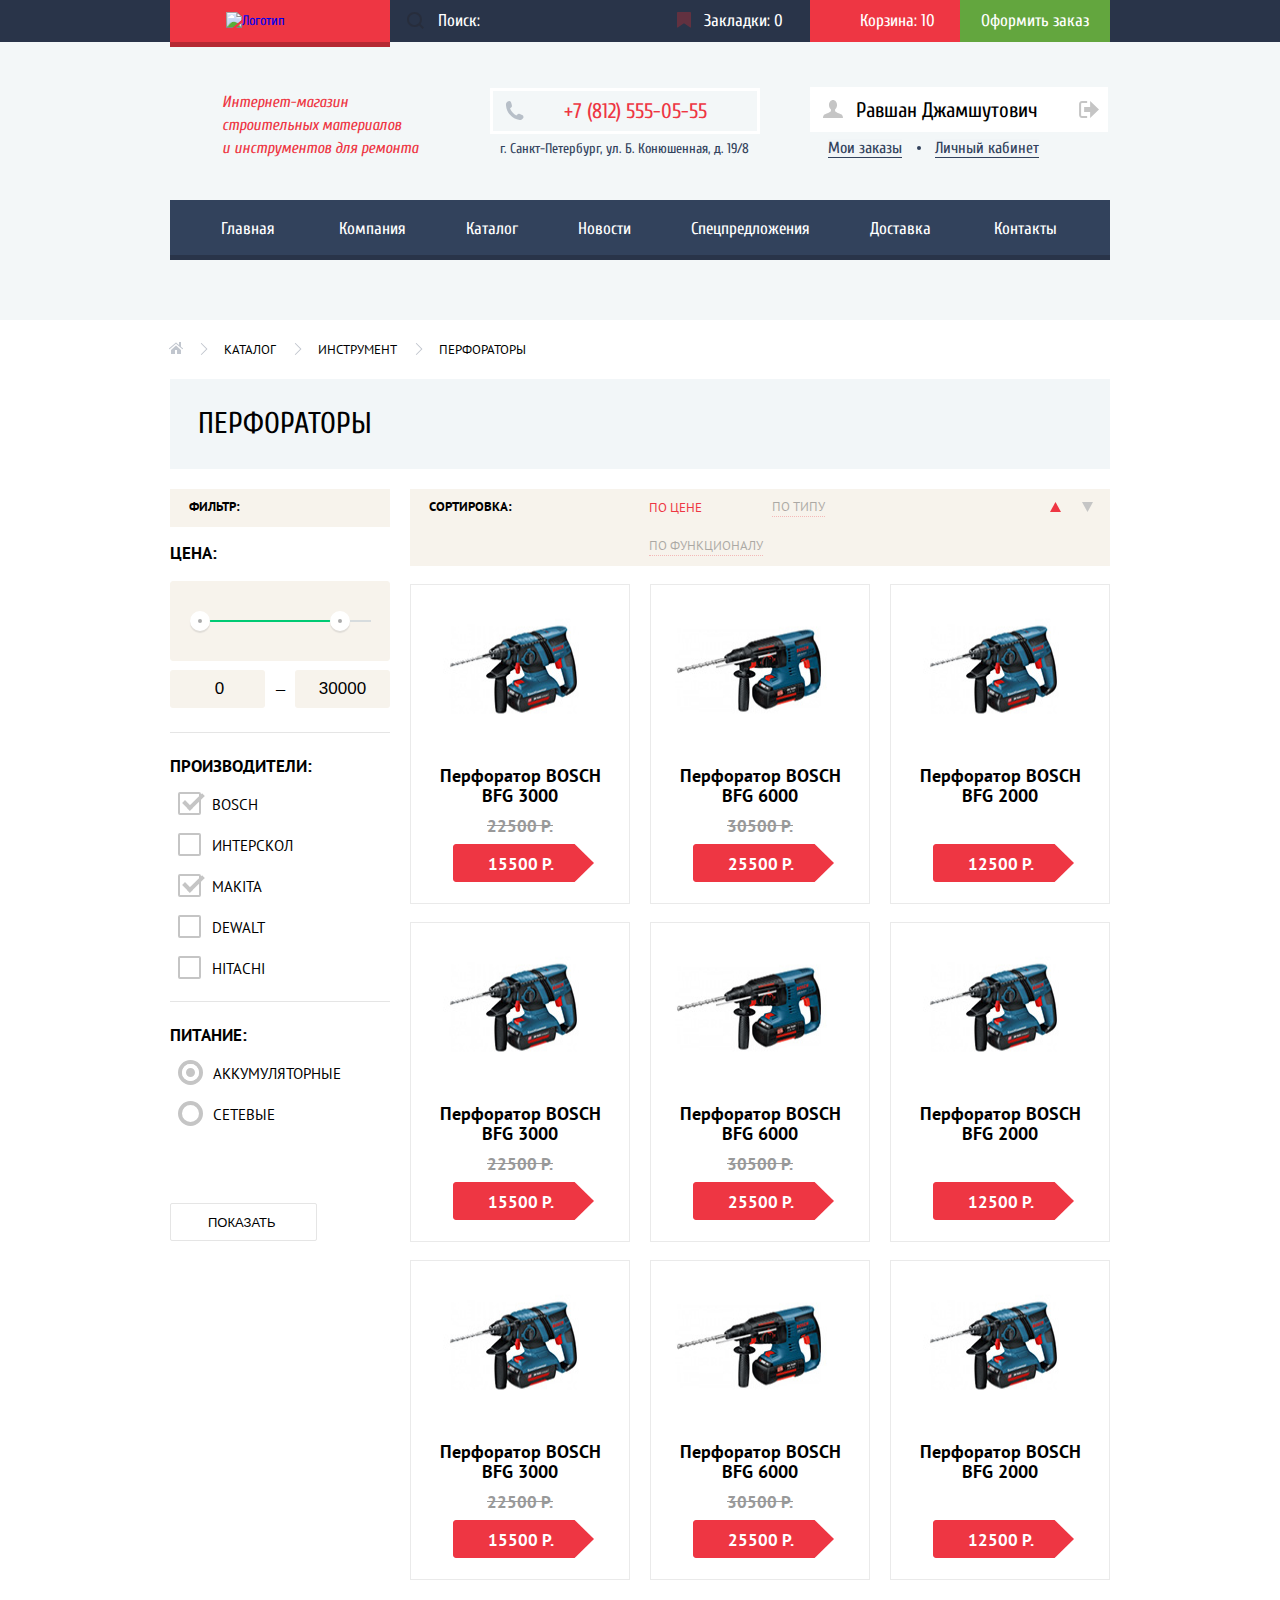
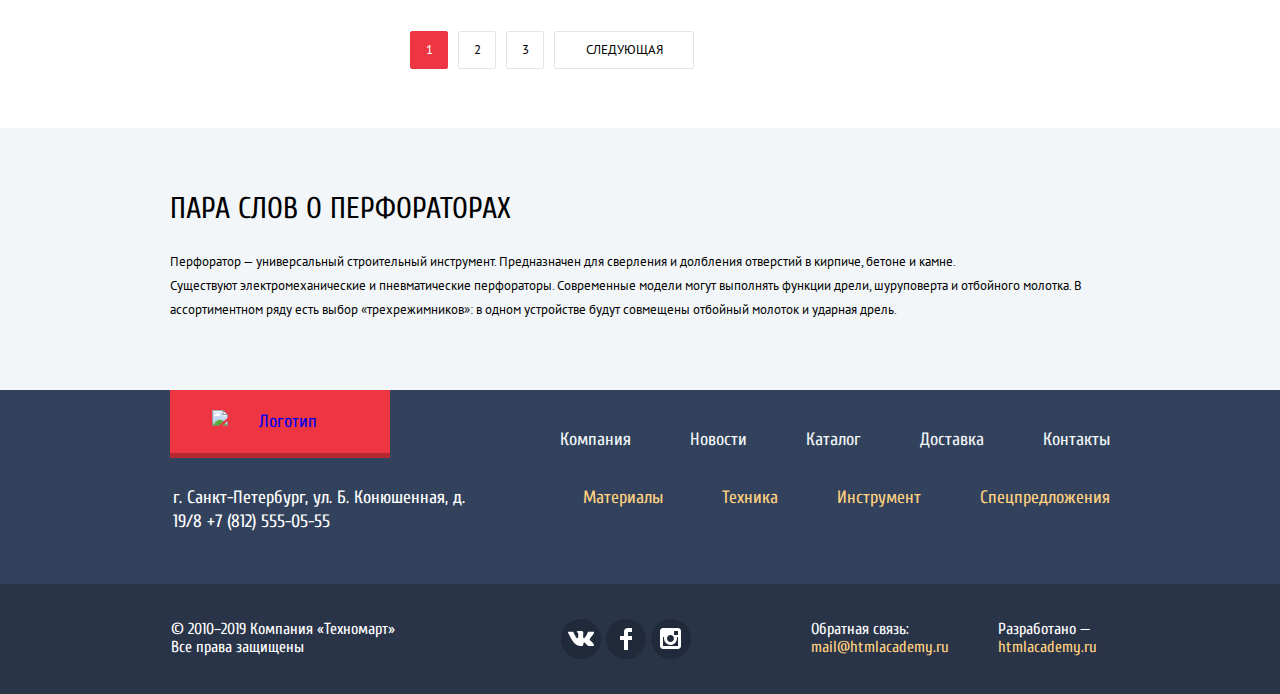
==== commit 25951048: "Правки в каталоге. Минификация" ====
--- a/catalog.html
+++ b/catalog.html
@@ -7,7 +7,7 @@
   <link href="https://fonts.googleapis.com/css?family=Cuprum:400,400i,700%7CPT+Sans&display=swap&subset=cyrillic"
     rel="stylesheet">
   <link href="css/normalize.css" rel="stylesheet">
-  <link href="css/style.css" rel="stylesheet">
+  <link href="css/style.min.css" rel="stylesheet">
 </head>
 
 <body class="inner-page">
@@ -20,7 +20,8 @@
         <form class="main-search" method="get" action="https://echo.htmlacademy.ru">
           <label for="main-search"><span class="visually-hidden">Поиск</span></label>
           <input type="search" id="main-search" class="main-search-input" placeholder="Поиск:">
-          <button type="submit" class="main-search-button accessible" aria-label="Найти"><span class="visually-hidden">Найти</span></button>
+          <button type="submit" class="main-search-button accessible" aria-label="Найти"><span
+              class="visually-hidden">Найти</span></button>
         </form>
         <div class="session-menu">
           <a class="bookmarks accessible" href="#">Закладки: <span>0</span></a>
@@ -47,8 +48,8 @@
                 </svg>
                 Равшан Джамшутович</a>
             </li>
-            <li class="logout-link"><a class="logout-link-icon accessible" href="#"><svg xmlns="http://www.w3.org/2000/svg"
-                  width="21" height="17" viewBox="0 0 21 17">
+            <li class="logout-link"><a class="logout-link-icon accessible" href="#"><svg
+                  xmlns="http://www.w3.org/2000/svg" width="21" height="17" viewBox="0 0 21 17">
                   <g fill="#c5c5c5">
                     <path fill="#c5c5c5" d="M21 8.5L12.125 0v6h-6v5h6v6z" />
                     <path fill="#c5c5c5"
@@ -174,7 +175,7 @@
             </ul>
           </div>
           <ul class="catalog-list">
-            <li class="catalog-item">
+            <li class="catalog-item" tabindex="0">
               <div class="item-adding">
                 <a href="#" class="to-cart accessible">Купить</a>
                 <a href="#" class="to-bookmarks accessible">В закладки</a>
@@ -184,7 +185,7 @@
               <div class="old-price">22500 р.</div>
               <div class="current-price">15500 р.</div>
             </li>
-            <li class="catalog-item">
+            <li class="catalog-item" tabindex="0">
               <div class="item-adding">
                 <a href="#" class="to-cart accessible">Купить</a>
                 <a href="#" class="to-bookmarks accessible">В закладки</a>
@@ -194,7 +195,7 @@
               <div class="old-price">30500 р.</div>
               <div class="current-price">25500 р.</div>
             </li>
-            <li class="catalog-item">
+            <li class="catalog-item" tabindex="0">
               <div class="flag flag-new">новинка</div>
               <div class="item-adding">
                 <a href="#" class="to-cart accessible">Купить</a>
@@ -204,7 +205,7 @@
               <a href="#" class="catalog-item-title accessible">Перфоратор BOSCH BFG 2000</a>
               <div class="current-price">12500 р.</div>
             </li>
-            <li class="catalog-item">
+            <li class="catalog-item" tabindex="0">
               <div class="item-adding">
                 <a href="#" class="to-cart accessible">Купить</a>
                 <a href="#" class="to-bookmarks accessible">В закладки</a>
@@ -214,7 +215,7 @@
               <div class="old-price">22500 р.</div>
               <div class="current-price">15500 р.</div>
             </li>
-            <li class="catalog-item">
+            <li class="catalog-item" tabindex="0">
               <div class="flag flag-new">новинка</div>
               <div class="item-adding">
                 <a href="#" class="to-cart accessible">Купить</a>
@@ -225,7 +226,7 @@
               <div class="old-price">30500 р.</div>
               <div class="current-price">25500 р.</div>
             </li>
-            <li class="catalog-item">
+            <li class="catalog-item" tabindex="0">
               <div class="item-adding">
                 <a href="#" class="to-cart accessible">Купить</a>
                 <a href="#" class="to-bookmarks accessible">В закладки</a>
@@ -234,7 +235,7 @@
               <a href="#" class="catalog-item-title accessible">Перфоратор BOSCH BFG 2000</a>
               <div class="current-price">12500 р.</div>
             </li>
-            <li class="catalog-item">
+            <li class="catalog-item" tabindex="0">
               <div class="flag flag-new">новинка</div>
               <div class="item-adding">
                 <a href="#" class="to-cart accessible">Купить</a>
@@ -245,7 +246,7 @@
               <div class="old-price">22500 р.</div>
               <div class="current-price">15500 р.</div>
             </li>
-            <li class="catalog-item">
+            <li class="catalog-item" tabindex="0">
               <div class="item-adding">
                 <a href="#" class="to-cart accessible">Купить</a>
                 <a href="#" class="to-bookmarks accessible">В закладки</a>
@@ -255,7 +256,7 @@
               <div class="old-price">30500 р.</div>
               <div class="current-price">25500 р.</div>
             </li>
-            <li class="catalog-item">
+            <li class="catalog-item" tabindex="0">
               <div class="item-adding">
                 <a href="#" class="to-cart accessible">Купить</a>
                 <a href="#" class="to-bookmarks accessible">В закладки</a>
@@ -355,7 +356,8 @@
       <button class="button button-checkout accessible" type="button">Оформить заказ</button>
       <button class="button button-modal-close accessible">Продолжить покупки</button>
     </div>
-    <button class="modal-cart-close accessible" aria-label="Закрыть окно сообщения"><span class="visually-hidden">Закрыть</span></button>
+    <button class="modal-cart-close accessible" aria-label="Закрыть окно сообщения"><span
+        class="visually-hidden">Закрыть</span></button>
   </div>
   <script src="js/script.min.js"></script>
 </body>
--- a/css/style.min.css
+++ b/css/style.min.css
@@ -0,0 +1 @@
+body{margin:0;padding:0;font-family:'PT Sans',Arial,sans-serif;font-size:14px;font-weight:400;line-height:18px;color:#000;background-color:#fff}.main-catalog{font-family:'PT Sans',Arial,sans-serif;font-size:13px;font-weight:400;line-height:18px}a{text-decoration:none}.button{display:inline-block;font-size:14px;line-height:18px;text-align:center;vertical-align:middle;text-transform:uppercase;color:#fff;border:none;background-color:#ee3643}img{max-width:100%;height:auto}.container{width:940px;margin:0 auto;padding-right:10px;padding-left:10px}.visually-hidden:not(:focus):not(:active){position:absolute;overflow:hidden;clip:rect(0 0 0 0);width:1px;height:1px;margin:-1px;padding:0;white-space:nowrap;border:0;-webkit-clip-path:inset(100%);clip-path:inset(100%)}.accessible:focus{outline:2px auto rgba(0,150,255,1);-webkit-outline:2px auto rgba(0,150,255,1);-moz-outline:2px auto rgba(0,150,255,1);-ms-outline:2px auto rgba(0,150,255,1);-o-outline:2px auto rgba(0,150,255,1)}.main-header{width:100%;margin-bottom:59px;font-family:Cuprum,Arial,sans-serif}.inner-page .main-header{margin-bottom:0}.header-top{min-height:42px;margin:0;padding:0;background-color:#293449}.header-top-wrapper{position:relative;display:-webkit-box;display:-webkit-flex;display:-moz-box;display:-ms-flexbox;display:flex}.header-logo{display:-webkit-box;display:-webkit-flex;display:-moz-box;display:-ms-flexbox;display:flex;width:220px;height:42px;background-color:#ee3643;-webkit-box-shadow:0 5px #b52933;-moz-box-shadow:0 5px #b52933;box-shadow:0 5px #b52933}.header-logo img{width:109px;height:19px;margin:auto}.inner-page .header-logo:hover{background-color:#ca2c37}.inner-page .header-logo:active{background-color:#ba2732}.main-search{position:relative;-webkit-align-self:center;-ms-flex-item-align:center;-ms-grid-row-align:center;align-self:center;width:270px}.main-search-button{position:absolute;top:12px;left:17px;width:17px;height:17px;cursor:pointer;opacity:.3;color:transparent;border:none;outline:0;background-color:transparent;background-image:url(../img/icon-search.svg);background-repeat:no-repeat;background-position:0 0;-webkit-background-size:contain;-moz-background-size:contain;-o-background-size:contain;background-size:contain}.main-search-input{-webkit-box-sizing:border-box;-moz-box-sizing:border-box;box-sizing:border-box;width:100%;padding-top:12px;padding-bottom:12px;padding-left:48px;font-family:Cuprum,Arial,sans-serif;font-size:17px;line-height:18px;border:none;background-color:transparent}.main-search-input::-webkit-input-placeholder{color:#fff}.main-search-input:-moz-placeholder{color:#fff}.main-search-input::-moz-placeholder{color:#fff}.main-search-input:-ms-input-placeholder{color:#fff}.main-search-input::-ms-input-placeholder{color:#fff}.main-search-input::placeholder{color:#fff}.main-search-input:focus{color:#000;background-color:#fff}.main-search-button:hover,.main-search-input:hover+.main-search-button{opacity:1}.main-search-input:focus+.main-search-button{opacity:1;background-image:url(../img/icon-search-red.svg);background-repeat:no-repeat;background-position:0 0;-webkit-background-size:contain;-moz-background-size:contain;-o-background-size:contain;background-size:contain}.session-menu{display:-webkit-box;display:-webkit-flex;display:-moz-box;display:-ms-flexbox;display:flex;-webkit-box-align:center;-webkit-align-items:center;-moz-box-align:center;align-items:center;-ms-flex-align:center;-webkit-flex-wrap:wrap;-ms-flex-wrap:wrap;flex-wrap:wrap;-webkit-box-pack:end;-webkit-justify-content:flex-end;-moz-box-pack:end;-ms-flex-pack:end;justify-content:flex-end;width:450px;margin-left:auto}.order{display:block;width:110px;margin:0;padding-top:12px;padding-right:19px;padding-bottom:12px;padding-left:21px;font-family:Cuprum,Arial,sans-serif;font-size:17px;line-height:18px;color:#fff;background-color:#63a63e}.order:hover{background-color:#5fbb2d}.order:active{background-color:#518534}.bookmarks{position:relative;display:block;width:106px;padding-top:12px;padding-bottom:12px;padding-left:44px;font-family:Cuprum,Arial,sans-serif;font-size:17px;line-height:18px;color:#fff}.bookmarks::before{position:absolute;top:12px;left:17px;width:14px;height:16px;content:'';opacity:.3;background-image:url(../img/icon-bookmark.svg);background-repeat:no-repeat;background-position:0 0;-webkit-background-size:contain;-moz-background-size:contain;-o-background-size:contain;background-size:contain}.shopping-bag{position:relative;display:block;width:100px;padding-top:12px;padding-bottom:12px;padding-left:50px;font-family:Cuprum,Arial,sans-serif;font-size:17px;line-height:18px;color:#fff}.shopping-bag::before{position:absolute;top:12px;left:18px;width:15px;height:15px;content:'';opacity:.3;background-image:url(../img/icon-cart.svg);background-repeat:no-repeat;background-position:0 0;-webkit-background-size:contain;-moz-background-size:contain;-o-background-size:contain;background-size:contain}.bookmarks:hover,.header-top label:hover,.shopping-bag:hover{background-color:#212a3a}.bookmarks:hover::before,.shopping-bag:hover::before{opacity:1}.bookmarks:active,.shopping-bag:active{opacity:.6;background-color:#161d29}.item-added{background-color:#ee3643}.header-middle{width:100%;padding-bottom:65px;background-color:#f3f7f8}.header-middle-wrapper{display:-webkit-box;display:-webkit-flex;display:-moz-box;display:-ms-flexbox;display:flex;-webkit-box-pack:start;-webkit-justify-content:flex-start;-moz-box-pack:start;-ms-flex-pack:start;justify-content:flex-start;margin-bottom:39px}.main-headline{display:block;width:200px;margin-top:49px;margin-right:52px;margin-bottom:0;margin-left:52px;padding:0;font-size:16px;font-weight:400;font-style:italic;line-height:23px;text-align:left;color:#ee3643}.header-contacts{width:300px;margin-top:46px;margin-right:16px;margin-bottom:0;margin-left:16px;padding:0}.contacts-phone,.contacts-phone:active,.contacts-phone:hover{position:relative;display:inline-block;margin:0;margin-bottom:3px;padding-top:10px;padding-right:50px;padding-bottom:9px;padding-left:71px;font-size:21px;line-height:21px;vertical-align:middle;color:#ee3643;border:3px solid #fff}.contacts-phone::before{position:absolute;top:10px;left:12px;width:19px;height:19px;content:'';background-image:url(../img/icon-phone.svg);background-repeat:no-repeat;background-position:0 0;-webkit-background-size:contain;-moz-background-size:contain;-o-background-size:contain;background-size:contain}.contacts-address{display:block;margin:0;padding:0;padding-left:10px;font-size:14px;line-height:24px;color:#32425c}.user-navigation{display:-webkit-box;display:-webkit-flex;display:-moz-box;display:-ms-flexbox;display:flex;-webkit-box-pack:end;-webkit-justify-content:flex-end;-moz-box-pack:end;-ms-flex-pack:end;justify-content:flex-end;width:300px;margin:0;margin-left:4px;padding:0;padding-top:45px;list-style:none}.login-link,.registration-link{margin:0;padding:0}.user-navigation a{display:inline-block;margin:0;padding:13px 24px;font-size:21px;line-height:21px;vertical-align:middle;color:#000;background-color:#fff}.login-link .login-link-icon{position:relative;width:50px;margin-right:10px;padding-left:47px}.login-link svg{position:absolute;top:15px;left:14px;width:20px;height:17px;pointer-events:none}.inner-page .user-navigation-wrapper{display:-webkit-box;display:-webkit-flex;display:-moz-box;display:-ms-flexbox;display:flex;-webkit-flex-wrap:wrap;-ms-flex-wrap:wrap;flex-wrap:wrap;-webkit-box-pack:start;-webkit-justify-content:flex-start;-moz-box-pack:start;-ms-flex-pack:start;justify-content:flex-start;width:300px;margin:0;padding:0}.inner-page .icon-user-profile{position:relative;display:inline-block;width:193px;margin:0;padding-top:13px;padding-right:5px;padding-bottom:11px;padding-left:46px;font-size:21px;line-height:21px;vertical-align:middle;color:#000;background-color:#fff}.icon-user-profile svg{position:absolute;top:13px;left:13px;width:20px;height:18px}.login-link-icon:hover path{fill:#32425c}.login-link-icon:active path{fill:#c5c5c5}.inner-page .logout-link-icon{width:20px;height:17px;padding-top:14px;padding-right:10px;padding-bottom:14px;padding-left:24px}.icon-user-profile svg,.logout-link-icon svg{pointer-events:none}.icon-user-profile:hover path,.logout-link-icon:hover path{background-color:#fff;fill:#32425c}.icon-user-profile:active path,.logout-link-icon:active path{background-color:#fff;fill:#c5c5c5}.inner-page .icon-user-profile:hover{color:#000;background-color:#fff}.inner-page .icon-user-profile:active{color:rgba(0,0,0,.3)}.user-options{display:block;margin:0;margin-left:22px;padding:0}.user-account-link,.user-orders-link{display:inline-block;margin:0;margin-top:4px;padding:0;list-style:none;text-align:center;vertical-align:middle}.user-account-link{position:relative;margin-left:29px}.user-account-link::before{position:absolute;top:7px;left:-18px;width:4px;height:4px;content:'';-webkit-border-radius:50%;-moz-border-radius:50%;border-radius:50%;background-color:#32425c}.user-account-link a,.user-orders-link a{margin:0;padding:0;font-size:16px;line-height:18px;color:#32425c;border-bottom:1px solid #32425c;background-color:#f1f5f7}.user-account-link a:hover,.user-orders-link a:hover{color:#ee3643;border-bottom:1px solid #ee3643}.user-account-link a:active,.user-orders-link a:active{opacity:.3;color:#32425c;border-bottom:1px solid #32425c}.user-navigation a:hover{color:#ee3643}.user-navigation a:active{color:rgba(0,0,0,.3)}.user-profile-link a:hover{color:#000}.user-profile-link a:hover::before{opacity:1}.site-navigation{display:-webkit-box;display:-webkit-flex;display:-moz-box;display:-ms-flexbox;display:flex;-webkit-flex-wrap:wrap;-ms-flex-wrap:wrap;flex-wrap:wrap;-webkit-box-pack:start;-webkit-justify-content:flex-start;-moz-box-pack:start;-ms-flex-pack:start;justify-content:flex-start;width:940px;margin:0;padding:0;list-style:none;color:#fff;background-color:#32425c;-webkit-box-shadow:0 5px #293449;-moz-box-shadow:0 5px #293449;box-shadow:0 5px #293449}.site-navigation li{min-width:45px;margin:0;padding:0}.site-navigation li:first-child{margin-right:4px;margin-left:21px}.site-navigation li:last-child{margin-right:21px;margin-left:3px}.site-navigation .current-page,.site-navigation a{display:block;margin:0;padding-top:20px;padding-right:30px;padding-bottom:18px;padding-left:30px;font-size:17px;line-height:17px;color:#fff}.site-navigation a:hover{background-color:#293449}.site-navigation a:active{opacity:.5;background-color:#1d2739}.main-content{margin-bottom:86px}.promo{display:-webkit-box;display:-webkit-flex;display:-moz-box;display:-ms-flexbox;display:flex;-webkit-flex-wrap:wrap;-ms-flex-wrap:wrap;flex-wrap:wrap;-webkit-box-pack:start;-webkit-justify-content:flex-start;-moz-box-pack:start;-ms-flex-pack:start;justify-content:flex-start;margin-bottom:53px;font-family:Cuprum,Arial,sans-serif;font-size:18px;line-height:24px;color:#fff}.other-promo,.products-promo{display:-webkit-box;display:-webkit-flex;display:-moz-box;display:-ms-flexbox;display:flex;-webkit-box-pack:start;-webkit-justify-content:flex-start;-moz-box-pack:start;-ms-flex-pack:start;justify-content:flex-start;margin:0;padding:0;list-style:none}.other-promo h3,.products-promo h3{margin:0;margin-bottom:12px;padding:0;padding-top:21px;padding-left:22px;font-size:24px;line-height:30px}.promo-button{width:135px;margin-left:24px;padding-top:11px;padding-bottom:10px;cursor:pointer;-webkit-border-radius:2px;-moz-border-radius:2px;border-radius:2px;background-color:rgba(0,0,0,.1)}.promo-button:hover{background-color:rgba(0,0,0,.2)}.promo-button:active{background-color:rgba(0,0,0,.3)}.other-promo-item .flag,.products-promo-item .flag{position:absolute;z-index:1;top:0;right:0;overflow:hidden;width:60px;height:60px;text-indent:-1000px}.other-promo-item .flag-new,.products-promo-item .flag-new{background-image:url(../img/new-flag.png);background-repeat:no-repeat;background-position:0 0}.products-promo{width:940px}.other-promo-item,.products-promo-item{position:relative;width:300px;height:123px;margin-right:20px;margin-bottom:20px}.products-promo-item:first-child{background-color:#ffbf47;background-image:url(../img/icon-1.svg);background-repeat:no-repeat;background-position:213px 31px;-webkit-background-size:44px 65px;-moz-background-size:44px 65px;-o-background-size:44px 65px;background-size:44px 65px}.products-promo-item:nth-child(2){background-color:#3bbce3;background-image:url(../img/icon-2.svg);background-repeat:no-repeat;background-position:197px 33px;-webkit-background-size:75px 61px;-moz-background-size:75px 61px;-o-background-size:75px 61px;background-size:75px 61px}.products-promo-item:nth-child(3){margin-right:0;background-color:#dc91d8;background-image:url(../img/icon-3.svg);background-repeat:no-repeat;background-position:191px 31px;-webkit-background-size:78px 62px;-moz-background-size:78px 62px;-o-background-size:78px 62px;background-size:78px 62px}.slider-promo{position:relative;width:620px;height:266px;margin-right:20px}.slider-container{position:relative;overflow:hidden;width:620px;height:266px}.slides{width:620px;height:266px;background-color:#4e4745}.slides h3{display:inline-block;margin-top:23px;margin-right:0;margin-bottom:2px;margin-left:24px;padding:0;font-size:36px;line-height:36px;vertical-align:top;text-transform:uppercase}.slides p{margin:0;margin-left:25px;padding:0}.slider-promo .button-slider{position:absolute;z-index:2;top:206px;left:25px;padding-top:11px;padding-right:47px;padding-bottom:9px;padding-left:49px;-webkit-border-radius:2px;-moz-border-radius:2px;border-radius:2px}.slider-promo .button-slider:hover{background-color:#ca2c37}.slider-promo .button-slider:active{background-color:#ba2732}.slide-1{display:none;background-image:url(../img/bg-promo-slider-1.jpg);background-repeat:no-repeat;background-position:0 0}.slide-2{display:none;background-image:url(../img/bg-promo-slider-2.jpg);background-repeat:no-repeat;background-position:0 0}.slide-active{display:block}.slider-promo-input{display:none}.slider-promo .control-dots{position:absolute;z-index:2;bottom:30px;left:50%;margin-left:-15px}.dot{display:inline-block;width:10px;height:10px;padding:0;vertical-align:middle;border:2px solid #fff;-webkit-border-radius:50%;-moz-border-radius:50%;border-radius:50%;background-color:#fff}.dot:focus{-webkit-border-radius:50%;-moz-border-radius:50%;border-radius:50%;outline:0;-webkit-box-shadow:0 0 4px 2px #4d90fe;-moz-box-shadow:0 0 4px 2px #4d90fe;box-shadow:0 0 4px 2px #4d90fe}.dot-active{background-color:#ee3643}.dot-right{margin-left:5px}.slider-promo-buttons .arrow-left,.slider-promo-buttons .arrow-right{position:absolute;z-index:2;top:114px;width:22px;height:40px;padding:0;border:none;background-color:transparent}.arrow-right{right:20px}.arrow-left{left:25px}.other-promo{-webkit-box-orient:vertical;-webkit-box-direction:normal;-webkit-flex-direction:column;-moz-box-orient:vertical;-moz-box-direction:normal;-ms-flex-direction:column;flex-direction:column;width:300px}.other-promo-item:first-child{margin-right:0;background-color:#8ed78f;background-image:url(../img/icon-4.svg);background-repeat:no-repeat;background-position:196px 26px;-webkit-background-size:59px 72px;-moz-background-size:59px 72px;-o-background-size:59px 72px;background-size:59px 72px}.other-promo-item:last-child{margin-right:0;margin-bottom:0;background-color:#ffc047;background-image:url(../img/icon-5.svg);background-repeat:no-repeat;background-position:191px 32px;-webkit-background-size:78px 63px;-moz-background-size:78px 63px;-o-background-size:78px 63px;background-size:78px 63px}.popular-manufacturers,.popular-products{position:relative;margin-bottom:2px}.popular-manufacturers-header,.popular-products-header{display:-webkit-box;display:-webkit-flex;display:-moz-box;display:-ms-flexbox;display:flex;-webkit-box-align:center;-webkit-align-items:center;-moz-box-align:center;align-items:center;-ms-flex-align:center;-webkit-box-pack:justify;-webkit-justify-content:space-between;-moz-box-pack:justify;-ms-flex-pack:justify;justify-content:space-between;margin-bottom:19px;padding-top:5px;padding-right:24px;padding-bottom:4px;padding-left:28px;background-color:#f9f5f0}.popular-manufacturers h2,.popular-products h2{font-family:Cuprum,Arial,sans-serif;font-size:30px;font-weight:400;line-height:30px;text-transform:uppercase}.popular-manufacturers-button,.popular-products-button{width:253px;margin-top:-1px;padding-top:11px;padding-bottom:9px;font-family:Cuprum,Arial,sans-serif;font-size:14px;font-weight:400;-webkit-border-radius:3px;-moz-border-radius:3px;border-radius:3px}.popular-manufacturers-button:hover,.popular-products-button:hover{background-color:#ca2c37}.popular-manufacturers-button:active,.popular-products-button:active{background-color:#ba2732}.popular-manufacturers{margin-bottom:66px}.popular-manufacturers-wrapper{display:-webkit-box;display:-webkit-flex;display:-moz-box;display:-ms-flexbox;display:flex;-webkit-flex-wrap:wrap;-ms-flex-wrap:wrap;flex-wrap:wrap;-webkit-box-pack:start;-webkit-justify-content:flex-start;-moz-box-pack:start;-ms-flex-pack:start;justify-content:flex-start;margin-left:-20px}.popular-manufacturers-item{display:-webkit-box;display:-webkit-flex;display:-moz-box;display:-ms-flexbox;display:flex;-webkit-box-align:center;-webkit-align-items:center;-moz-box-align:center;align-items:center;-ms-flex-align:center;-webkit-box-pack:center;-webkit-justify-content:center;-moz-box-pack:center;-ms-flex-pack:center;justify-content:center;width:218px;height:143px;margin-bottom:20px;margin-left:20px;border:1px solid #ebebeb}.popular-manufacturers-item:hover{-webkit-box-shadow:0 10px 25px rgba(41,52,73,.5);-moz-box-shadow:0 10px 25px rgba(41,52,73,.5);box-shadow:0 10px 25px rgba(41,52,73,.5)}.popular-manufacturers-item:active{opacity:.3;-webkit-box-shadow:0 4px 10px rgba(41,52,73,.5);-moz-box-shadow:0 4px 10px rgba(41,52,73,.5);box-shadow:0 4px 10px rgba(41,52,73,.5)}.manufacturer-1{margin-top:0}.manufacturer-2{margin-top:-3px;margin-left:-1px}.manufacturer-3{margin-top:-3px}.manufacturer-4{margin-top:-13px;margin-left:-2px}.manufacturer-5{margin-top:4px;margin-left:4px}.manufacturer-6{margin-top:0;margin-left:-4px}.manufacturer-7{margin-top:0}.manufacturer-8{margin-top:-6px;margin-left:4px}.services{margin-bottom:78px;background-color:#f4f7f9}.services-wrapper{width:950px;margin:0 auto;padding-left:10px}.services h2{margin:0;padding-top:65px;padding-right:0;padding-bottom:25px;padding-left:0;font-family:Cuprum,Arial,sans-serif;font-size:30px;font-weight:400;line-height:30px;text-transform:uppercase}.services-brief{margin:0;margin-bottom:38px;padding:0;padding-right:540px;font-family:'PT Sans',Arial,sans-serif;font-size:13px;line-height:24px}.services-columns{display:-webkit-box;display:-webkit-flex;display:-moz-box;display:-ms-flexbox;display:flex;-webkit-box-pack:justify;-webkit-justify-content:space-between;-moz-box-pack:justify;-ms-flex-pack:justify;justify-content:space-between}.services-list{position:relative;width:240px;margin:0;padding:0;padding-top:32px;list-style:none}.services-list::after{position:absolute;top:0;right:0;width:10px;height:279px;content:'';background-image:url(../img/shadow.png);background-repeat:no-repeat;background-position:0 0}.services-item{display:inline-block;width:240px;padding-top:14px;padding-bottom:18px;padding-left:22px;font-family:Cuprum,Arial,sans-serif;font-size:21px;font-weight:700;line-height:30px;text-align:left;vertical-align:top;color:#fff;border:none;background-color:#32425c;-webkit-box-shadow:inset 0 1px #405069,inset 0 -2px #293449;-moz-box-shadow:inset 0 1px #405069,inset 0 -2px #293449;box-shadow:inset 0 1px #405069,inset 0 -2px #293449}.services-item:hover{background-color:#293449;-webkit-box-shadow:none;-moz-box-shadow:none;box-shadow:none}.services-item.active,.services-item:active{color:#32425c;background-color:#fff;-webkit-box-shadow:none;-moz-box-shadow:none;box-shadow:none}.services-slider{position:relative;width:630px}.services-slides{position:relative;overflow:hidden;width:630px}.services-slide{display:none;width:630px;background-color:#f4f8f9}.services-slide h3{margin:0;margin-bottom:24px;padding:0;padding-top:31px;font-family:Cuprum,Arial,sans-serif;font-size:36px;font-weight:400;line-height:36px;text-transform:uppercase;color:#32425c}.services-description{margin:0;padding:0;font-family:'PT Sans',Arial,sans-serif;font-size:13px;line-height:24px;white-space:pre-line;color:#32425c}.services-slide-1 .services-description{padding-right:327px;padding-bottom:130px}.services-slide-1{background-image:url(../img/bg-services-slider-1.png);background-repeat:no-repeat;background-position:151px 55px}.services-slide-2 .services-description{padding-right:220px;padding-bottom:105px}.services-slide-2{background-image:url(../img/bg-services-slider-2.png);background-repeat:no-repeat;background-position:238px 35px}.services-slide-3 .services-description{padding-right:340px;padding-bottom:27px}.services-slide-3{background-image:url(../img/bg-services-slider-3.png);background-repeat:no-repeat;background-position:165px 32px}.services-slide-active{display:block}.button-credit{margin-bottom:113px;padding-top:11px;padding-right:45px;padding-bottom:9px;padding-left:44px;font-family:Cuprum,Arial,sans-serif;-webkit-border-radius:2px;-moz-border-radius:2px;border-radius:2px}.button-credit:hover{background-color:#ca2c37}.button-credit:active{background-color:#ba2732}.index-columns{display:-webkit-box;display:-webkit-flex;display:-moz-box;display:-ms-flexbox;display:flex;-webkit-box-pack:justify;-webkit-justify-content:space-between;-moz-box-pack:justify;-ms-flex-pack:justify;justify-content:space-between;color:#000;background-color:#fff}.about-us{width:550px;margin:0;padding:0}.contacts{width:300px;margin:0;padding:0}.about-us h2,.contacts h2{display:block;margin:0;margin-bottom:26px;padding:0;font-family:Cuprum,Arial,sans-serif;font-size:30px;font-weight:400;line-height:30px;text-transform:uppercase}.about-us p{margin:0;margin-bottom:24px;padding:0;font-family:'PT Sans',Arial,sans-serif;font-size:13px;font-weight:400;line-height:24px}.about-us p:last-of-type{width:390px;margin-bottom:21px}.contacts p{width:185px;margin:0;margin-bottom:31px;padding:0;font-family:'PT Sans',Arial,sans-serif;font-size:13px;font-weight:400;line-height:24px}.delivery-companies{margin:0;margin-bottom:36px;padding:0;padding-left:36px;font-family:Cuprum,Arial,sans-serif;font-size:18px;line-height:20px;list-style:none}.delivery-companies li{position:relative;margin-bottom:20px}.delivery-companies li::before{position:absolute;top:9px;left:-36px;width:25px;height:2px;content:'';background-color:#ee3643}.delivery-companies li:last-child{margin-bottom:0}.button-about-us,.button-feedback{padding-top:11px;padding-bottom:9px;font-family:Cuprum,Arial,sans-serif;font-size:14px;font-weight:400;line-height:18px;-webkit-border-radius:3px;-moz-border-radius:3px;border-radius:3px}.button-about-us:hover,.button-feedback:hover{background-color:#ca2c37}.button-about-us:active,.button-feedback:active{background-color:#ba2732}.button-about-us{padding-right:40px;padding-left:40px}.button-feedback{width:295px;padding-left:5px}.map-link{display:block;margin-bottom:35px}.contacts .map{width:300px;height:158px;margin:0;padding:0}.breadcrumbs{display:-webkit-box;display:-webkit-flex;display:-moz-box;display:-ms-flexbox;display:flex;-webkit-flex-wrap:wrap;-ms-flex-wrap:wrap;flex-wrap:wrap;-webkit-box-pack:start;-webkit-justify-content:flex-start;-moz-box-pack:start;-ms-flex-pack:start;justify-content:flex-start;margin-top:21px;margin-bottom:20px;padding:0;list-style:none}.breadcrumbs li{position:relative;margin-right:42px;margin-left:0}.breadcrumbs li:last-child{margin-right:0}.breadcrumbs li::before{position:absolute;top:2px;left:-24px;width:8px;height:12px;content:'';background-color:#fff;background-image:url(../img/icon-right-small.svg);background-position:0 0}.breadcrumbs li:first-child::before{display:none}.breadcrumbs a,.breadcrumbs a:active,.breadcrumbs a:hover{font-size:13px;line-height:18px;text-transform:uppercase;color:#000}.icon-home a{position:relative;padding-left:12px}.icon-home a::before{position:absolute;top:1px;left:-2px;width:17px;height:17px;content:'';background-color:#fff;background-image:url(../img/icon-home.svg);background-repeat:no-repeat;background-position:0 0}.catalog-columns{display:-webkit-box;display:-webkit-flex;display:-moz-box;display:-ms-flexbox;display:flex;-webkit-box-pack:justify;-webkit-justify-content:space-between;-moz-box-pack:justify;-ms-flex-pack:justify;justify-content:space-between}.catalog{width:700px}.main-catalog-heading{display:block;margin:0;margin-bottom:20px;padding:0;padding-top:30px;padding-bottom:30px;padding-left:28px;font-family:Cuprum,Arial,sans-serif;font-size:30px;font-weight:400;line-height:30px;text-transform:uppercase;background-color:#f2f6f8}.filters{width:220px}.filters h2{margin:0;margin-bottom:11px;padding:0;padding-top:9px;padding-bottom:11px;padding-left:19px;font-size:13px;line-height:18px;text-transform:uppercase;background-color:#f7f3ec}.filter fieldset{display:block;margin:0;margin-bottom:18px;padding:0;padding-bottom:24px;border:none;border-bottom:1px solid #e5e5e5}.filter fieldset:nth-child(3){border-bottom:0}.filter fieldset:nth-child(2){margin-bottom:18px;padding-bottom:0}.filter legend{margin:0;margin-bottom:13px;padding:0;font-size:17px;font-weight:700;line-height:30px;text-transform:uppercase}.filter-list{margin:0;margin-bottom:2px;padding:0;font-size:15px;line-height:20px;list-style:none;text-transform:uppercase}.filter-option{margin:0;padding:0;padding-bottom:20px;padding-left:18px}.filter-input{opacity:0}.filter-input+label{position:relative}.filter-input-checkbox+label::before{position:absolute;top:-3px;left:-34px;width:19px;height:19px;content:'';border:2px solid #c5c5c5;-webkit-border-radius:2px;-moz-border-radius:2px;border-radius:2px}.filter-input-checkbox:checked+label::after{position:absolute;top:-1px;left:-29px;width:17px;height:7px;content:'';-webkit-transform:rotate(-44.33deg);-moz-transform:rotate(-44.33deg);-ms-transform:rotate(-44.33deg);-o-transform:rotate(-44.33deg);transform:rotate(-44.33deg);border-bottom:4px solid #c5c5c5;border-left:4px solid #c5c5c5}.filter-input-checkbox:focus+label::before{-webkit-box-shadow:0 0 4px 2px #4d90fe;-moz-box-shadow:0 0 4px 2px #4d90fe;box-shadow:0 0 4px 2px #4d90fe}.filter-input-radio+label::before{position:absolute;top:-4px;left:-35px;width:17px;height:17px;content:'';border:4px solid #c5c5c5;-webkit-border-radius:50%;-moz-border-radius:50%;border-radius:50%}.filter-input-radio:checked+label::after{position:absolute;top:0;left:-31px;width:9px;height:9px;content:'';border:4px solid #fff;-webkit-border-radius:50%;-moz-border-radius:50%;border-radius:50%;background-color:#c5c5c5}.filter-input-checkbox:hover+label::after,.filter-input-checkbox:hover+label::before,.filter-input-radio:hover+label::before{border-color:#b5b5b5}.filter-input-radio:hover+label::after{background-color:#b5b5b5}.filter-input-radio:focus+label::before{-webkit-border-radius:50%;-moz-border-radius:50%;border-radius:50%;-webkit-box-shadow:0 0 4px 2px #4d90fe;-moz-box-shadow:0 0 4px 2px #4d90fe;box-shadow:0 0 4px 2px #4d90fe}.filter-input:disabled+label{opacity:.5;color:#000}.filter-input-checkbox:disabled+label:after,.filter-input:disabled+label:before{border-color:#c5c5c5}.filter-input-radio:disabled+label:after{border-color:#fff;background-color:#b5b5b5}.filter-price-slider{-webkit-box-sizing:border-box;-moz-box-sizing:border-box;box-sizing:border-box;width:220px;height:80px;margin-bottom:9px;border:1px solid #f7f3ec;-webkit-border-radius:3px;-moz-border-radius:3px;border-radius:3px;background-color:#f7f3ec}.slider-scale{width:180px;height:2px;margin:38px 20px;background-color:#d7dcde}.slider-scale-fill{position:relative;width:152px;height:2px;cursor:pointer;background-color:#00ca74}.lever-left,.lever-right{position:absolute;top:-9px;left:0;display:block;width:4px;height:4px;border:8px solid #fff;-webkit-border-radius:50%;-moz-border-radius:50%;border-radius:50%;background-color:#ababab;-webkit-box-shadow:0 2px 1px #e0ddd8;-moz-box-shadow:0 2px 1px #e0ddd8;box-shadow:0 2px 1px #e0ddd8}.lever-left{left:-1px}.lever-right{left:139px}.lever-left:focus,.lever-right:focus{-webkit-border-radius:50%;-moz-border-radius:50%;border-radius:50%;outline:0;-webkit-box-shadow:0 0 4px 2px #4d90fe;-moz-box-shadow:0 0 4px 2px #4d90fe;box-shadow:0 0 4px 2px #4d90fe}.slider-value{display:-webkit-box;display:-webkit-flex;display:-moz-box;display:-ms-flexbox;display:flex;-webkit-box-pack:justify;-webkit-justify-content:space-between;-moz-box-pack:justify;-ms-flex-pack:justify;justify-content:space-between;width:220px;margin:0;padding:0;list-style:none}.slider-value p{margin-top:10px;margin-bottom:10px;font-size:16px;line-height:18px}.slider-value input::-webkit-input-placeholder{font:inherit;font-size:17px;line-height:18px;color:#000}.slider-value input:-moz-placeholder{font:inherit;font-size:17px;line-height:18px;color:#000}.slider-value input::-moz-placeholder{font:inherit;font-size:17px;line-height:18px;color:#000}.slider-value input:-ms-input-placeholder{font:inherit;font-size:17px;line-height:18px;color:#000}.slider-value input::-ms-input-placeholder{font:inherit;font-size:17px;line-height:18px;color:#000}.slider-value input::placeholder{font:inherit;font-size:17px;line-height:18px;color:#000}.slider-max-value,.slider-min-value{display:inline-block;height:18px;margin:0;padding:0;padding-top:10px;padding-bottom:10px;text-align:center;vertical-align:middle;border:none;-webkit-border-radius:3px;-moz-border-radius:3px;border-radius:3px;background-color:#f7f3ec}.slider-min-value{width:91px;padding-left:4px}.slider-max-value{width:95px}.filter-button{margin-top:14px;padding-top:10px;padding-right:40px;padding-bottom:8px;padding-left:37px;font-size:13px;line-height:18px;color:#000;border:1px solid #e5e5e5;-webkit-border-radius:2px;-moz-border-radius:2px;border-radius:2px;background-color:#fff}.sorting{display:-webkit-box;display:-webkit-flex;display:-moz-box;display:-ms-flexbox;display:flex;-webkit-flex-wrap:wrap;-ms-flex-wrap:wrap;flex-wrap:wrap;-webkit-box-pack:start;-webkit-justify-content:flex-start;-moz-box-pack:start;-ms-flex-pack:start;justify-content:flex-start;width:700px;margin-bottom:18px;background-color:#f7f3ec}.sorting h3{width:210px;margin:0;margin-right:10px;padding-top:9px;padding-left:19px;font-size:13px;line-height:18px;text-transform:uppercase}.sorting-list{display:-webkit-box;display:-webkit-flex;display:-moz-box;display:-ms-flexbox;display:flex;-webkit-flex-wrap:wrap;-ms-flex-wrap:wrap;flex-wrap:wrap;width:390px;margin:0;padding:0;list-style:none}.sorting-item{margin:0;padding:0;padding-top:9px;padding-bottom:10px}.sorting-list a{display:inline-block;font-size:13px;line-height:18px;vertical-align:middle;text-transform:uppercase;opacity:.3;color:#000;border-bottom:1px dotted #ee3643}.sorting-item{padding-right:35px}.sorting-item:first-child{padding-right:70px}.sorting-item:nth-child(2){padding-right:66px}.sorting-direction{position:relative;width:70px;margin:0;padding:0;list-style:none}.sorting-direction .sorting-item{display:inline-block;width:33px;padding:0;vertical-align:top}.sorting-item a:hover{opacity:1;color:#000;border-bottom:1px solid #ee3643}.sorting-item a:active{color:#ee3643;border-color:transparent}.sorting-direction .sorting-item-down,.sorting-direction .sorting-item-down:hover,.sorting-direction .sorting-item-up,.sorting-direction .sorting-item-up:hover{border:none}.sorting-item-active a,.sorting-item-active a:active,.sorting-item-active a:hover{cursor:default;opacity:1;color:#ee3643;border-bottom:none}.sorting-item-down,.sorting-item-up{position:absolute;display:block;width:11px;height:10px;padding:0}.sorting-item-up{top:10px;right:48px}.sorting-item-down{top:10px;right:16px}.sorting-item-down svg,.sorting-item-up svg{pointer-events:none}.sorting-item-down path,.sorting-item-up path{fill:#c5c5c5}.sorting-item-down:hover path,.sorting-item-up:hover path{fill:#000}.sorting-item-active path,.sorting-item-active:hover path{fill:#ee3643}.sorting-item-down:active path,.sorting-item-up:active path{fill:#ee3643}.inner-page .catalog-list{margin-bottom:33px}.catalog-list{display:-webkit-box;display:-webkit-flex;display:-moz-box;display:-ms-flexbox;display:flex;-webkit-flex-wrap:wrap;-ms-flex-wrap:wrap;flex-wrap:wrap;-webkit-box-pack:start;-webkit-justify-content:flex-start;-moz-box-pack:start;-ms-flex-pack:start;justify-content:flex-start;margin:0;padding:0;font-size:0;list-style:none}.catalog-item{position:relative;display:-webkit-box;display:-webkit-flex;display:-moz-box;display:-ms-flexbox;display:flex;-webkit-box-orient:vertical;-webkit-box-direction:normal;-webkit-flex-direction:column;-moz-box-orient:vertical;-moz-box-direction:normal;-ms-flex-direction:column;flex-direction:column;width:218px;margin-right:20px;margin-bottom:18px;padding-top:2px;font-family:'PT Sans',Arial,sans-serif;font-size:18px;font-weight:700;line-height:20px;text-align:center;border:1px solid #eaeaea}.catalog-item:nth-child(3n){margin-right:0}.popular-products .catalog-item:nth-child(3n){margin-right:20px}.popular-products .catalog-item:nth-child(4n){margin-right:0}.catalog-item .flag{position:absolute;z-index:2;top:-1px;right:-1px;overflow:hidden;width:60px;height:60px;text-indent:-1000px}.catalog-item .flag-new{background-image:url(../img/new-flag.png);background-repeat:no-repeat;background-position:0 0}.item-adding{position:absolute;z-index:1;top:0;left:0;display:none;width:218px;height:88px;padding:42px 0;background-color:#fff}.catalog-item:focus .item-adding,.catalog-item:hover .item-adding{display:block}.catalog-item:focus-within .item-adding{display:block}.item-adding .to-bookmarks,.item-adding .to-cart{display:block;width:129px;margin:0 auto;margin-bottom:7px;padding:8px 0;font-family:Cuprum,Arial,sans-serif;font-size:14px;font-weight:400;line-height:18px;text-decoration:none;text-transform:uppercase;color:#fff;border:3px solid #63a63e;border-bottom-color:#367315;-webkit-border-radius:3px;-moz-border-radius:3px;border-radius:3px;background-color:#63a63e}.to-cart{position:relative}.to-cart:hover{border-color:#5fbb2d;border-bottom-color:#367315;background-color:#5fbb2d}.to-cart:active{border-color:#518534;background-color:#518534}.to-cart::before{position:absolute;top:9px;left:11px;width:15px;height:15px;content:'';opacity:.3;background-image:url(../img/icon-cart.svg);background-repeat:no-repeat;background-position:0 0}.to-cart:active::before,.to-cart:hover::before{opacity:1}.item-adding .to-bookmarks{color:#32425c;border-color:#63a63e;background-color:#fff}.to-bookmarks:hover{border-color:#32425c}.to-bookmarks:active{opacity:.3}.catalog-item-image{width:218px;height:168px}.catalog-item-title{min-height:40px;margin-top:11px;margin-bottom:11px;padding:0 25px;font-family:'PT Sans',Arial,sans-serif;font-size:18px;font-weight:700;line-height:20px;color:#000}.old-price{min-height:20px;margin-top:0;margin-bottom:7px;font-size:17px;font-weight:700;line-height:18px;text-decoration:line-through;text-transform:uppercase;color:#999}.current-price{position:relative;width:80px;margin-top:auto;margin-right:39px;margin-bottom:18px;margin-left:42px;padding-top:11px;padding-right:33px;padding-bottom:12px;padding-left:28px;font-size:17px;font-weight:700;line-height:18px;text-transform:uppercase;color:#fff;background-image:url('data:image/svg+xml,%3Csvg xmlns=\'http://www.w3.org/2000/svg\' width=\'141\' height=\'38\' viewBox=\'0 0 141 38\'%3E%3Cpath fill=\'%23EE3643\' d=\'M121.632 0H3C1.35 0 0 1.35 0 3v32c0 1.65 1.35 3 3 3h118.632L141 19 121.632 0z\'/%3E%3C/svg%3E');background-repeat:no-repeat}.catalog-item:hover{border-color:transparent;-webkit-box-shadow:0 10px 25px rgba(41,52,73,.5);-moz-box-shadow:0 10px 25px rgba(41,52,73,.5);box-shadow:0 10px 25px rgba(41,52,73,.5)}.pagination{display:flex;flex-wrap:wrap;margin-bottom:59px;padding:0;list-style:none}.pagination-item{display:inline-block;margin-right:10px;vertical-align:middle}.pagination a{display:block;padding-top:9px;padding-right:14px;padding-bottom:9px;padding-left:15px;font-size:13px;line-height:18px;text-transform:uppercase;color:#000;border:1px solid #e5e5e5;-webkit-border-radius:2px;-moz-border-radius:2px;border-radius:2px}.pagination-item-next a{padding-right:30px;padding-left:31px}.pagination a:hover{border:1px solid #bdc6ca}.pagination a:active{border:1px solid #ee3643}.pagination-item-current a,.pagination-item-current a:active,.pagination-item-current a:hover{cursor:default;color:#fff;border:1px solid #ee3643;background-color:#ee3643}.catalog-description{padding-bottom:68px;background-color:#f2f6f8}.catalog-description h2{margin:0;margin-bottom:26px;padding:0;padding-top:66px;font-family:Cuprum,Arial,sans-serif;font-size:30px;font-weight:400;line-height:30px;text-transform:uppercase}.catalog-description p{margin:0;font-size:13px;line-height:24px}.main-footer{display:-webkit-box;display:-webkit-flex;display:-moz-box;display:-ms-flexbox;display:flex;-webkit-box-orient:vertical;-webkit-box-direction:normal;-webkit-flex-direction:column;-moz-box-orient:vertical;-moz-box-direction:normal;-ms-flex-direction:column;flex-direction:column;margin:0;padding:0;font-family:Cuprum,Arial,sans-serif;color:#fff;background-color:#32425c}.inner-page .main-footer{margin-top:0}.footer-middle,.footer-top{width:940px;margin:0;padding:0;font-size:18px;line-height:24px}.footer-top{display:-webkit-box;display:-webkit-flex;display:-moz-box;display:-ms-flexbox;display:flex}.footer-logo{display:-webkit-box;display:-webkit-flex;display:-moz-box;display:-ms-flexbox;display:flex;width:220px;height:63px;text-align:center;background-color:#ee3643;-webkit-box-shadow:0 5px #b52933;-moz-box-shadow:0 5px #b52933;box-shadow:0 5px #b52933}.inner-page .footer-logo:hover{background-color:#ca2c37}.inner-page .footer-logo:active{background-color:#ba2732}.footer-logo img{width:137px;height:23px;margin-top:20px;margin-right:auto;margin-bottom:19px;margin-left:auto}.footer-navigation-list{display:-webkit-box;display:-webkit-flex;display:-moz-box;display:-ms-flexbox;display:flex;-webkit-flex-wrap:wrap;-ms-flex-wrap:wrap;flex-wrap:wrap;-webkit-box-pack:end;-webkit-justify-content:flex-end;-moz-box-pack:end;-ms-flex-pack:end;justify-content:flex-end;width:720px;margin:0;margin-left:420px;padding:0}.footer-navigation-list li{margin:0;padding:0}.catalog-menu,.footer-navigation-list{margin:0;padding:0;list-style:none}.footer-navigation-list a{display:block;margin:0;padding:0;padding-top:38px;padding-left:59px;color:#f1f5f7}.footer-middle{display:-webkit-box;display:-webkit-flex;display:-moz-box;display:-ms-flexbox;display:flex;-webkit-box-pack:justify;-webkit-justify-content:space-between;-moz-box-pack:justify;-ms-flex-pack:justify;justify-content:space-between;margin-bottom:50px}.footer-contacts{width:325px;margin:0;padding:0;padding-top:33px;padding-left:3px;font-size:18px;font-style:normal;line-height:24px}.catalog-menu{display:-webkit-box;display:-webkit-flex;display:-moz-box;display:-ms-flexbox;display:flex;-webkit-flex-wrap:wrap;-ms-flex-wrap:wrap;flex-wrap:wrap;-webkit-box-pack:end;-webkit-justify-content:flex-end;-moz-box-pack:end;-ms-flex-pack:end;justify-content:flex-end;width:590px;margin-top:33px}.catalog-menu a{display:block;min-width:55px;margin:0;padding:0;padding-left:59px;color:#ffd180}.catalog-menu a:hover,.footer-navigation-list a:hover{text-decoration:underline}.catalog-menu a:active,.footer-navigation-list a:active{text-decoration:none;opacity:.5}.footer-bottom{width:100%;font-size:16px;line-height:18px;background-color:#293449}.footer-bottom-wrapper{display:-webkit-box;display:-webkit-flex;display:-moz-box;display:-ms-flexbox;display:flex;width:940px;margin:0 auto}.footer-copyright{width:240px;margin:0;margin-right:150px;padding-top:36px;padding-right:1px;padding-bottom:0;padding-left:1px}.footer-social{display:-webkit-box;display:-webkit-flex;display:-moz-box;display:-ms-flexbox;display:flex;-webkit-flex-wrap:wrap;-ms-flex-wrap:wrap;flex-wrap:wrap;-webkit-box-pack:justify;-webkit-justify-content:space-between;-moz-box-pack:justify;-ms-flex-pack:justify;justify-content:space-between;width:130px;margin:0;margin-right:120px;padding:35px 0;list-style:none}.footer-social .social-button{display:-webkit-box;display:-webkit-flex;display:-moz-box;display:-ms-flexbox;display:flex;width:40px;height:40px;text-align:center;color:#fff;-webkit-border-radius:50%;-moz-border-radius:50%;border-radius:50%;background-color:#212a3a}.social-button svg{margin:auto}.footer-social a:active,.footer-social a:hover{background-color:#ee3643}.footer-social a:focus{-webkit-border-radius:50%;-moz-border-radius:50%;border-radius:50%;outline:0;-webkit-box-shadow:0 0 4px 2px #4d90fe;-moz-box-shadow:0 0 4px 2px #4d90fe;box-shadow:0 0 4px 2px #4d90fe}.footer-feedback{width:140px;margin:0;padding-top:36px}.studio{width:112px;margin:0;margin-left:20px;padding-top:36px;padding-left:28px}.footer-feedback a,.studio span{color:#ffd180}.footer-feedback a:hover,.studio span:hover{text-decoration:underline}.footer-feedback a:active,.studio span:active{text-decoration:none;color:#ee3643}.modal{position:fixed;top:50%;left:50%;display:none}.modal-map{z-index:2;width:940px;height:446px;margin-top:-220px;margin-left:-470px;padding:0;background-color:#fff;-webkit-box-shadow:0 0 16px 8px rgba(47,42,43,.5);-moz-box-shadow:0 0 16px 8px rgba(47,42,43,.5);box-shadow:0 0 16px 8px rgba(47,42,43,.5)}.map-show{display:block}.modal-map iframe{position:relative;z-index:2;border:none}.modal-map img{position:absolute;top:0;left:0}.modal-cart-close,.modal-feedback-close,.modal-map-button{position:absolute;top:9px;left:910px;width:21px;height:21px;cursor:pointer;color:transparent;border:none;outline:0;background-color:transparent;background-image:url(../img/icon-close.svg);background-repeat:no-repeat;background-position:0 0;-webkit-background-size:contain;-moz-background-size:contain;-o-background-size:contain;background-size:contain}.modal-map-button{z-index:3;top:9px;left:910px}.modal-cart-close{left:590px}@-webkit-keyframes drop{0%{-webkit-transform:translate(-2000px,-2000px);transform:translate(-2000px,-2000px)}70%{-webkit-transform:translate(30px,30px);transform:translate(30px,30px);-webkit-transform:skewX(-5deg);transform:skewX(-5deg);-webkit-transform:rotate(-15deg);transform:rotate(-15deg)}90%{-webkit-transform:translateX(-10px);transform:translateX(-10px);-webkit-transform:skewX(0);transform:skewX(0)}100%{-webkit-transform:translateX(0);transform:translateX(0)}}@-moz-keyframes drop{0%{-moz-transform:translate(-2000px,-2000px);transform:translate(-2000px,-2000px)}70%{-moz-transform:translate(30px,30px);transform:translate(30px,30px);-moz-transform:skewX(-5deg);transform:skewX(-5deg);-moz-transform:rotate(-15deg);transform:rotate(-15deg)}90%{-moz-transform:translateX(-10px);transform:translateX(-10px);-moz-transform:skewX(0);transform:skewX(0)}100%{-moz-transform:translateX(0);transform:translateX(0)}}@-o-keyframes drop{0%{-o-transform:translate(-2000px,-2000px);transform:translate(-2000px,-2000px)}70%{-o-transform:translate(30px,30px);transform:translate(30px,30px);-o-transform:skewX(-5deg);transform:skewX(-5deg);-o-transform:rotate(-15deg);transform:rotate(-15deg)}90%{-o-transform:translateX(-10px);transform:translateX(-10px);-o-transform:skewX(0);transform:skewX(0)}100%{-o-transform:translateX(0);transform:translateX(0)}}@keyframes drop{0%{-webkit-transform:translate(-2000px,-2000px);-moz-transform:translate(-2000px,-2000px);-o-transform:translate(-2000px,-2000px);transform:translate(-2000px,-2000px)}70%{-webkit-transform:translate(30px,30px);-moz-transform:translate(30px,30px);-o-transform:translate(30px,30px);transform:translate(30px,30px);-webkit-transform:skewX(-5deg);-moz-transform:skewX(-5deg);-o-transform:skewX(-5deg);transform:skewX(-5deg);-webkit-transform:rotate(-15deg);-moz-transform:rotate(-15deg);-o-transform:rotate(-15deg);transform:rotate(-15deg)}90%{-webkit-transform:translateX(-10px);-moz-transform:translateX(-10px);-o-transform:translateX(-10px);transform:translateX(-10px);-webkit-transform:skewX(0);-moz-transform:skewX(0);-o-transform:skewX(0);transform:skewX(0)}100%{-webkit-transform:translateX(0);-moz-transform:translateX(0);-o-transform:translateX(0);transform:translateX(0)}}.modal-feedback{z-index:2;margin-top:-215px;margin-left:-310px}.modal-feedback-close{top:17px;left:590px}.modal-feedback-show{display:-webkit-box;display:-webkit-flex;display:-moz-box;display:-ms-flexbox;display:flex;-webkit-animation:drop .6s;-moz-animation:drop .6s;-o-animation:drop .6s;animation:drop .6s}.feedback-form{display:-webkit-box;display:-webkit-flex;display:-moz-box;display:-ms-flexbox;display:flex;-webkit-box-orient:vertical;-webkit-box-direction:normal;-webkit-flex-direction:column;-moz-box-orient:vertical;-moz-box-direction:normal;-ms-flex-direction:column;flex-direction:column;width:620px;margin:0;padding:0;border-top:7px solid #ff5358;background-color:#fff;-webkit-box-shadow:0 20px 40px rgba(47,42,43,.75);-moz-box-shadow:0 20px 40px rgba(47,42,43,.75);box-shadow:0 20px 40px rgba(47,42,43,.75)}.feedback-form-wrapper{display:-webkit-box;display:-webkit-flex;display:-moz-box;display:-ms-flexbox;display:flex;-webkit-flex-wrap:wrap;-ms-flex-wrap:wrap;flex-wrap:wrap;-webkit-box-pack:justify;-webkit-justify-content:space-between;-moz-box-pack:justify;-ms-flex-pack:justify;justify-content:space-between;width:460px;margin:0 auto;margin-top:47px;padding:0;list-style:none}.feedback-form-item label{display:block;margin:0;padding:0;padding-bottom:10px;font-family:Cuprum,Arial,sans-serif;font-size:18px;line-height:18px}.feedback-form-item input,.feedback-form-item input::-webkit-input-placeholder,.feedback-form-item textarea{font-family:'PT Sans',Arial,sans-serif;font-size:13px;font-weight:400;line-height:18px;color:#a9a9a9;background-color:transparent}.feedback-form-item input,.feedback-form-item input:-moz-placeholder,.feedback-form-item textarea{font-family:'PT Sans',Arial,sans-serif;font-size:13px;font-weight:400;line-height:18px;color:#a9a9a9;background-color:transparent}.feedback-form-item input,.feedback-form-item input::-moz-placeholder,.feedback-form-item textarea{font-family:'PT Sans',Arial,sans-serif;font-size:13px;font-weight:400;line-height:18px;color:#a9a9a9;background-color:transparent}.feedback-form-item input,.feedback-form-item input:-ms-input-placeholder,.feedback-form-item textarea{font-family:'PT Sans',Arial,sans-serif;font-size:13px;font-weight:400;line-height:18px;color:#a9a9a9;background-color:transparent}.feedback-form-item input,.feedback-form-item input::-ms-input-placeholder,.feedback-form-item textarea{font-family:'PT Sans',Arial,sans-serif;font-size:13px;font-weight:400;line-height:18px;color:#a9a9a9;background-color:transparent}.feedback-form-item input,.feedback-form-item input::placeholder,.feedback-form-item textarea{font-family:'PT Sans',Arial,sans-serif;font-size:13px;font-weight:400;line-height:18px;color:#a9a9a9;background-color:transparent}.feedback-form-item input,.feedback-form-item textarea{-webkit-box-sizing:border-box;-moz-box-sizing:border-box;box-sizing:border-box;width:220px;margin:0;padding:9px 14px;border:1px solid #dee3e4;-webkit-border-radius:2px;-moz-border-radius:2px;border-radius:2px}.feedback-form-item input{margin-bottom:22px}.feedback-form-item textarea{width:460px;padding-bottom:15px}.feedback-bottom{display:block;width:620px;margin:0;margin-top:35px;padding:37px 0;background-color:#f4f4f4}.button-feedback-submit{display:block;width:460px;margin:0 auto;padding:11px 0;font-family:Cuprum,Arial,sans-serif;-webkit-border-radius:3px;-moz-border-radius:3px;border-radius:3px}.button-feedback-submit:hover{background-color:#ca2c37}.button-feedback-submit:active{background-color:#ba2732}.modal-cart-show{display:-webkit-box;display:-webkit-flex;display:-moz-box;display:-ms-flexbox;display:flex}.modal-cart{z-index:2;-webkit-box-orient:vertical;-webkit-box-direction:normal;-webkit-flex-direction:column;-moz-box-orient:vertical;-moz-box-direction:normal;-ms-flex-direction:column;flex-direction:column;width:620px;margin:0;margin-top:-140px;margin-left:-310px;padding:0;border-top:7px solid #ff5358;background-color:#fff;-webkit-box-shadow:0 20px 40px rgba(47,42,43,.75);-moz-box-shadow:0 20px 40px rgba(47,42,43,.75);box-shadow:0 20px 40px rgba(47,42,43,.75)}.modal-cart p{position:relative;margin:0;padding:0;padding-top:67px;padding-bottom:34px;padding-left:178px;font-family:Cuprum,Arial,sans-serif;font-size:30px;line-height:30px}.modal-cart .icon-in-cart{position:absolute;top:50px;left:78px}.modal-cart-bottom{display:block;width:620px;margin:0;margin-top:35px;padding:35px 0;background-color:#f4f4f4}.button-checkout{margin-right:18px;margin-left:77px;padding-top:12px;padding-right:61px;padding-bottom:11px;padding-left:61px;font-family:Cuprum,Arial,sans-serif;-webkit-border-radius:2px;-moz-border-radius:2px;border-radius:2px}.button-modal-close{padding-top:11px;padding-right:48px;padding-bottom:11px;padding-left:43px;font-family:Cuprum,Arial,sans-serif;color:#000;-webkit-border-radius:2px;-moz-border-radius:2px;border-radius:2px;background-color:#fff}